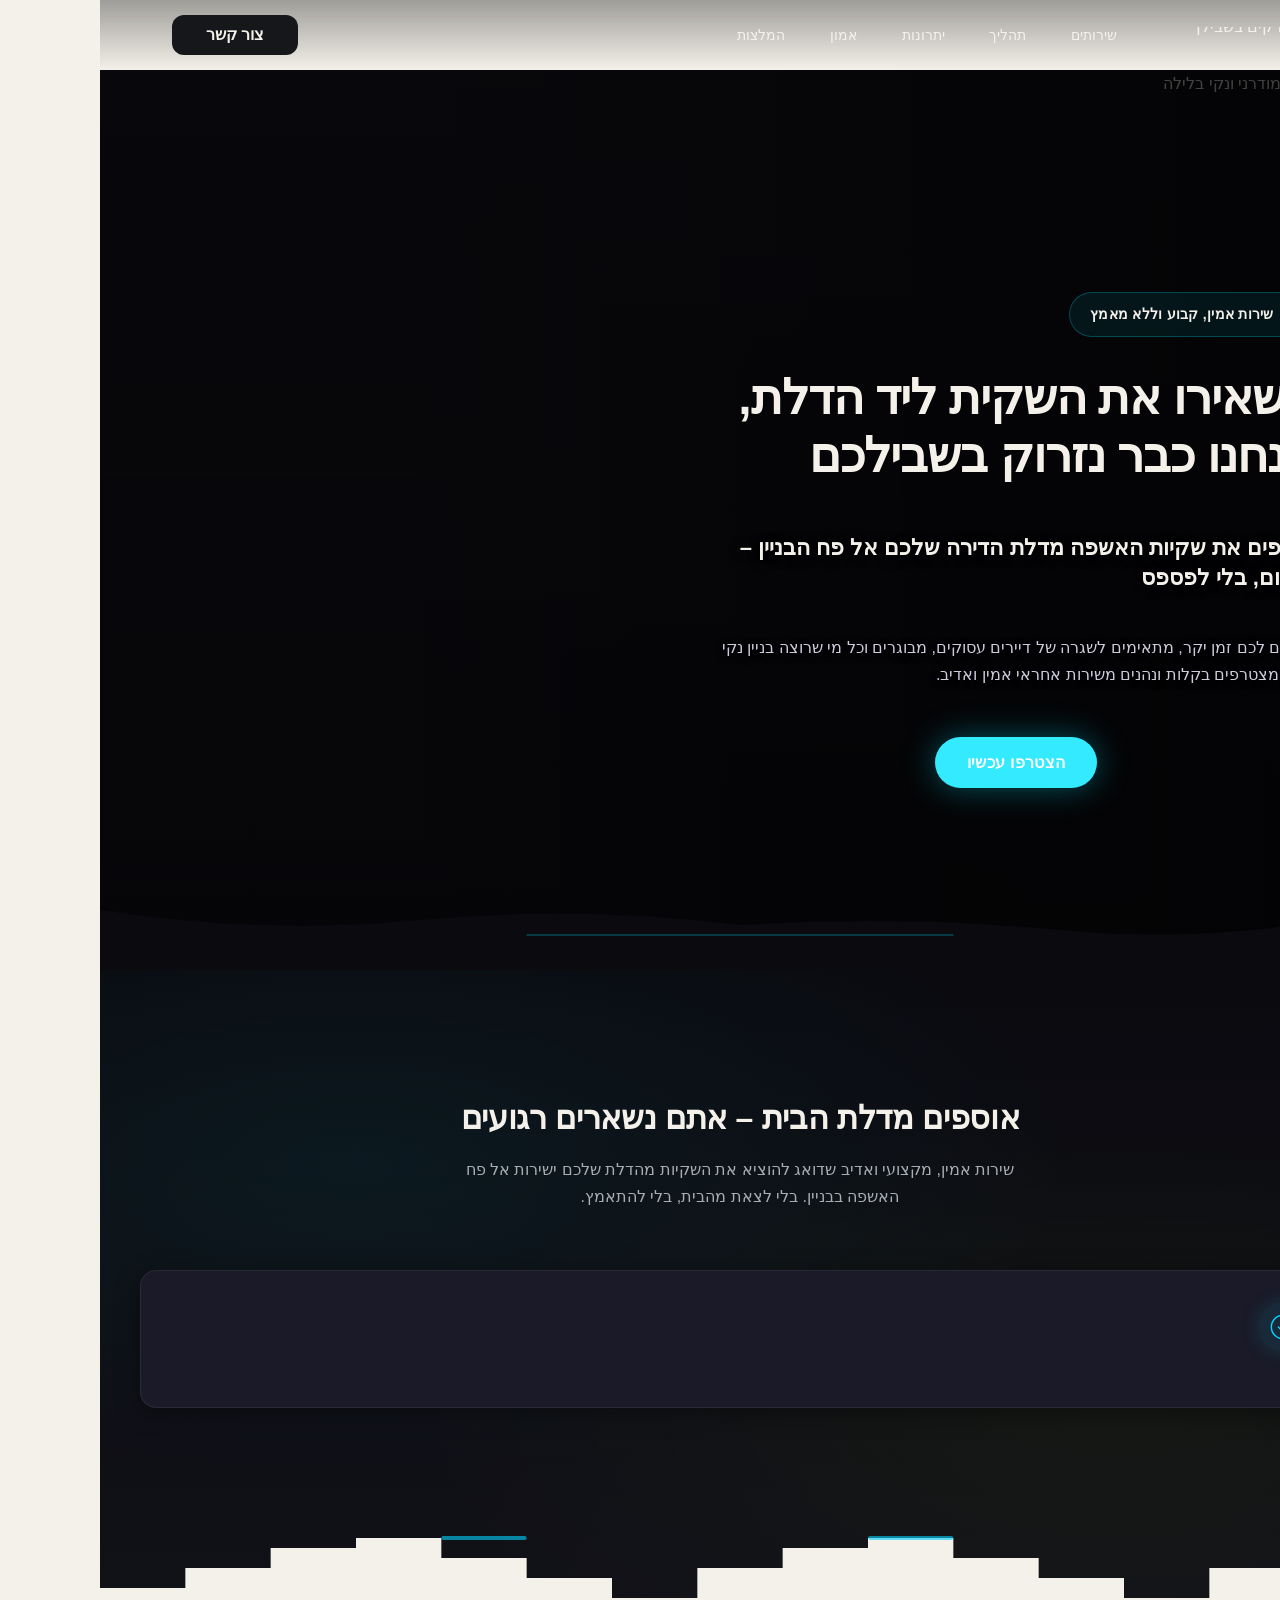
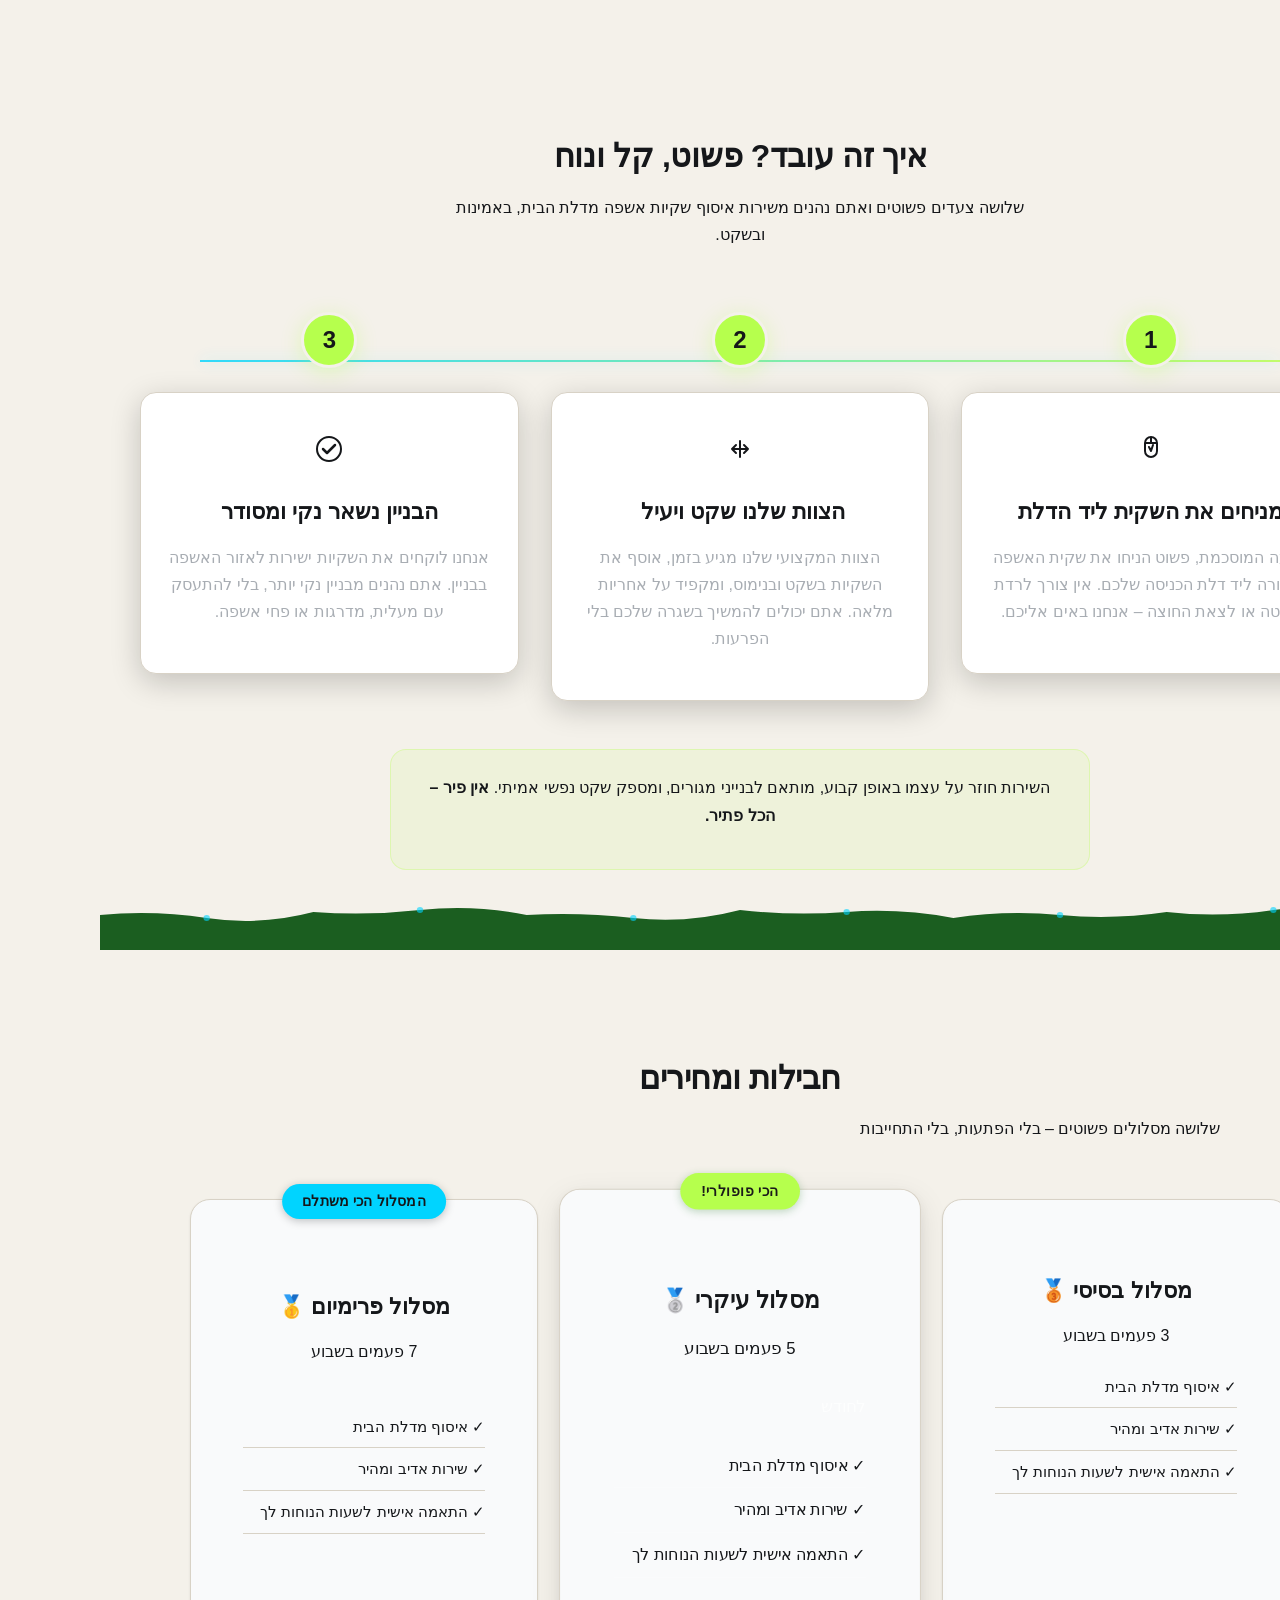
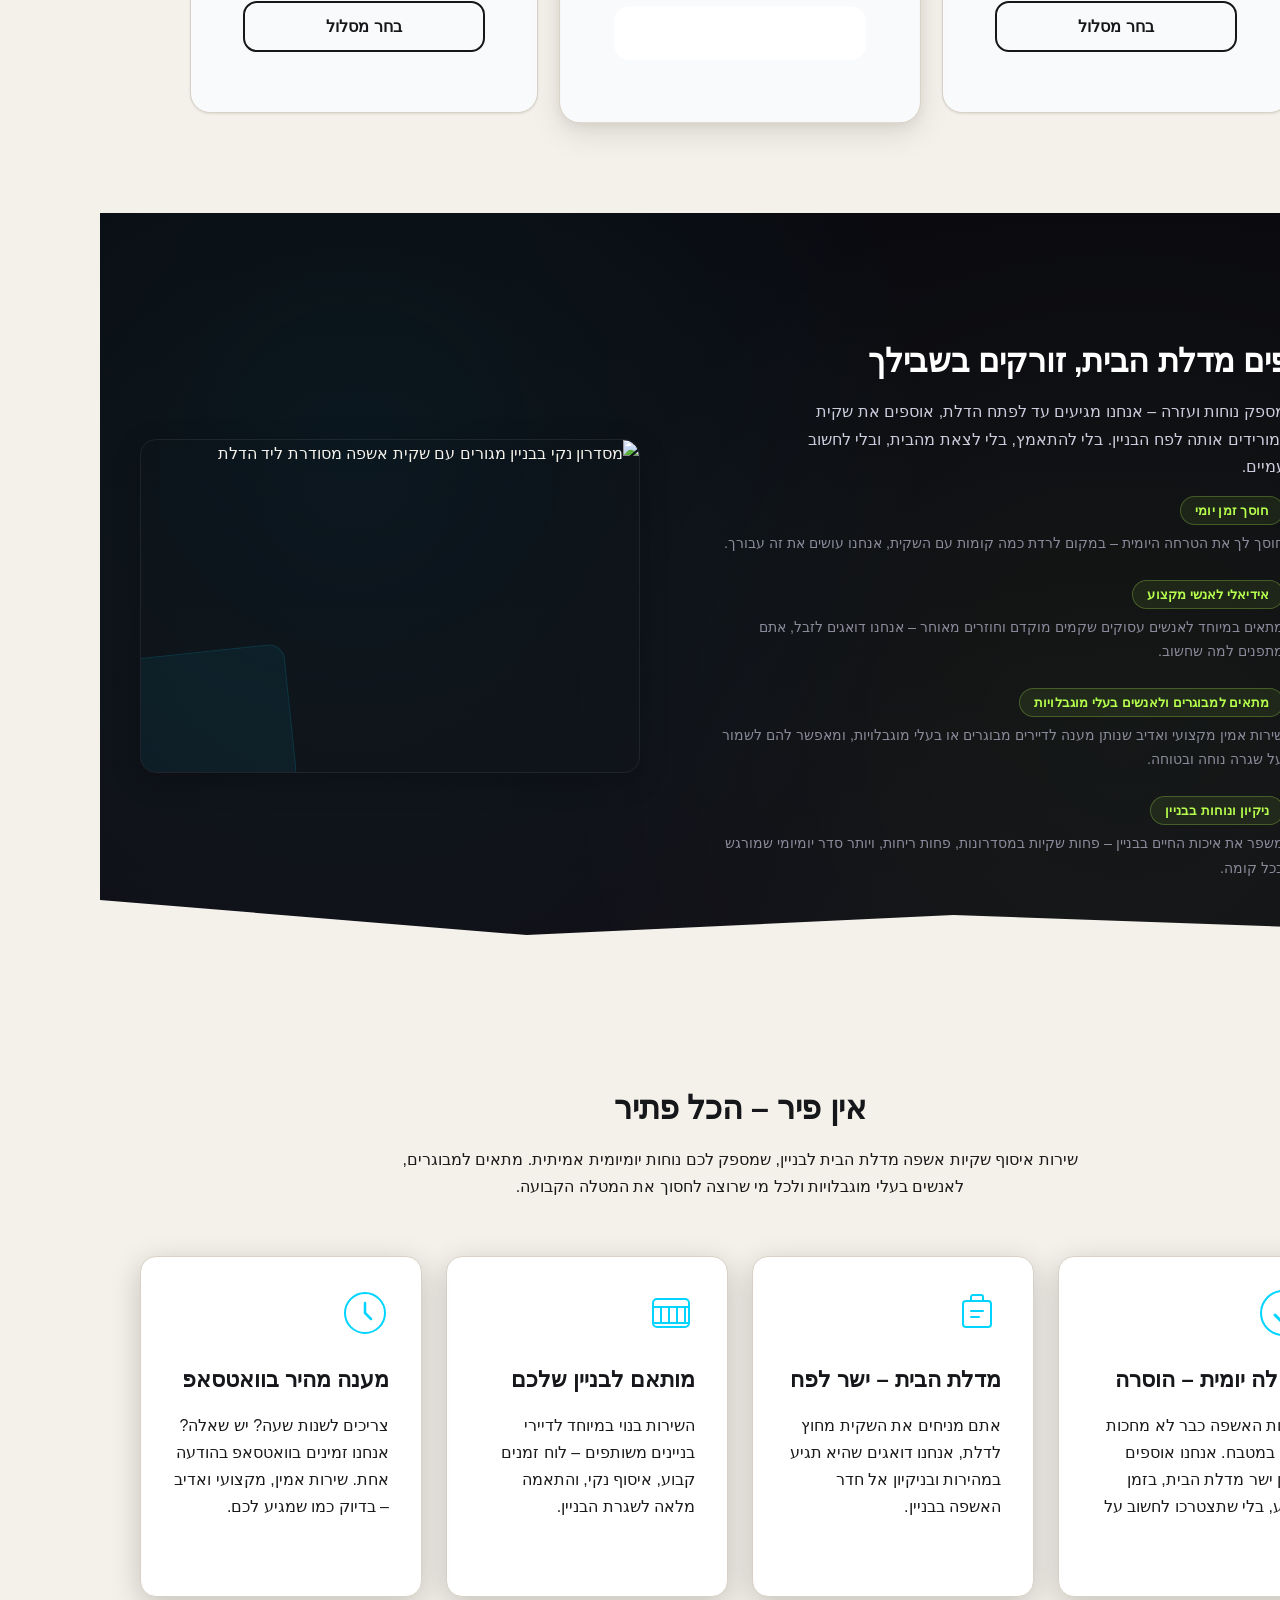
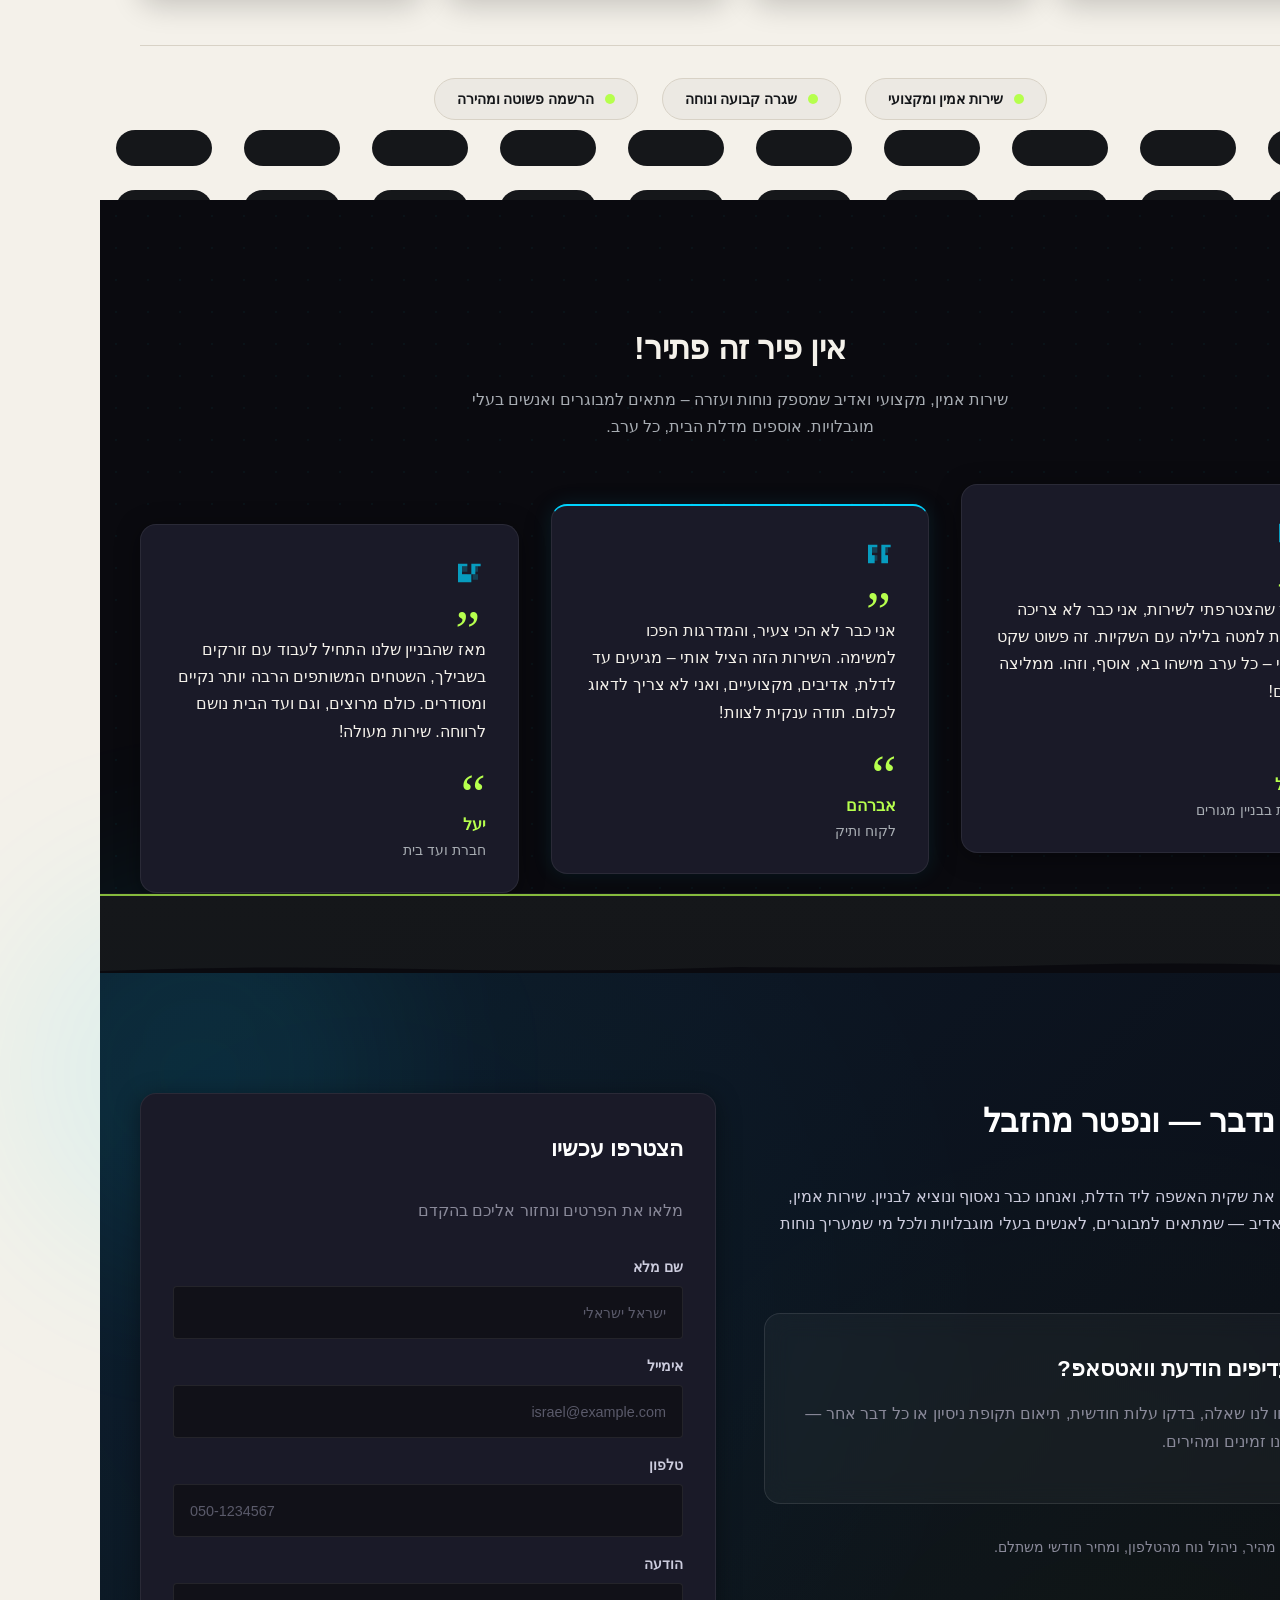
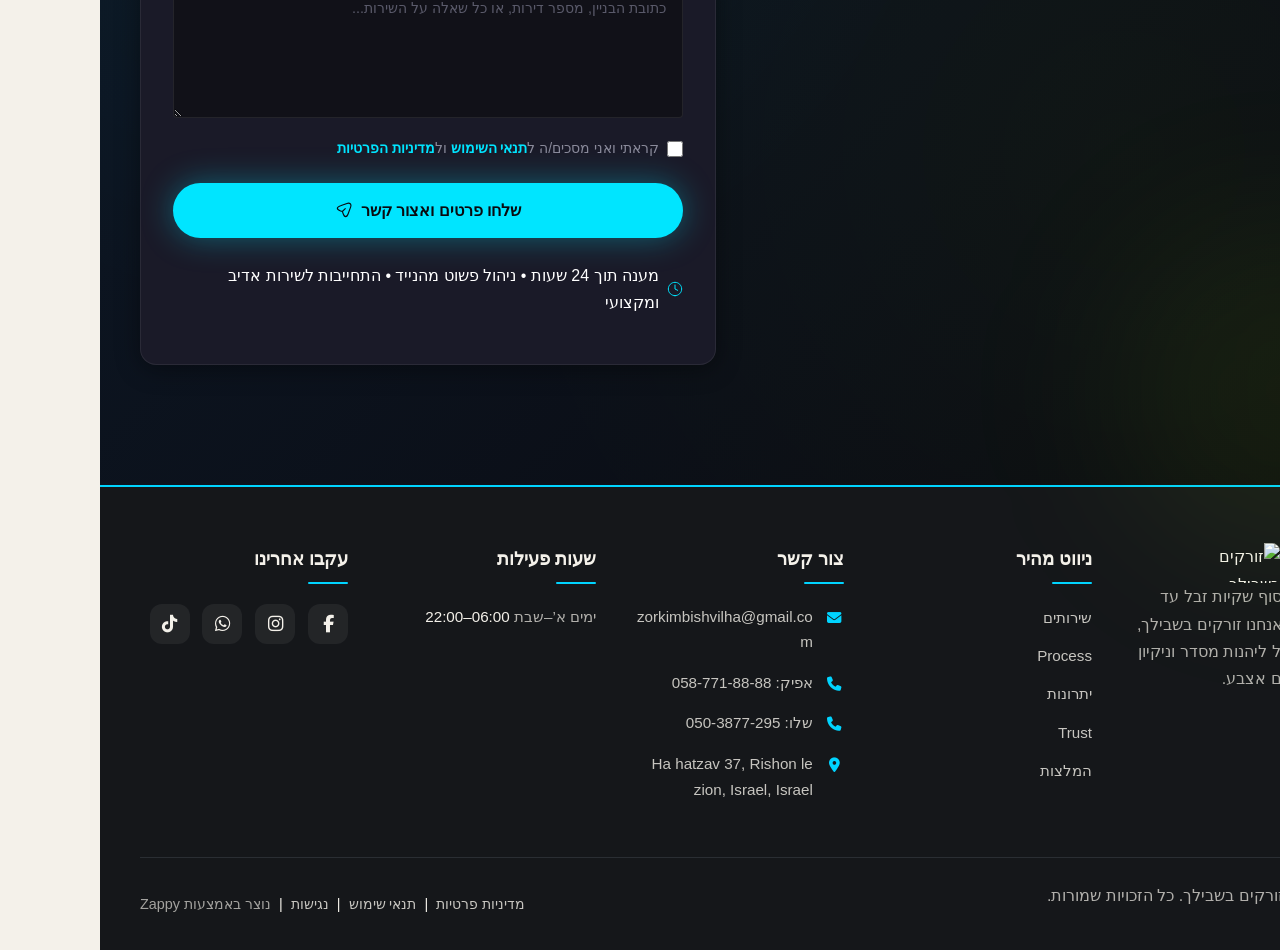
==== index.html @ 9d8ec735 "Incremental sync: 1 page(s) — delete_element" ====
<!DOCTYPE html>
<html lang="he" dir="rtl">
<head>
    <meta charset="UTF-8">
    <meta name="viewport" content="width=device-width, initial-scale=1.0">
    <meta name="robots" content="index, follow">
    <title>זורקים בשבילך – פינוי אשפה מקצועי, מהיר ואדיב</title>
    <meta name="description" content="שירות פינוי אשפה מקצועי לבתים, עסקים ובניינים. אוספים מדלת הבית – שירות אמין, מקצועי ואדיב. חבילות משתלמות מ-99₪ לחודש. הצטרפו עוד היום!">
    <meta name="keywords" content="אין פיר הכל פתיר, אוספים מדלת הבית, שירות איסוף זבל מהדלת, נוחות יומיומית, שירות אמין מקצועי ואדיב">
    
    <!-- Favicons -->
    <link rel="icon" type="image/x-icon" href="/assets/favicon.ico">
    <link rel="icon" type="image/png" sizes="16x16" href="/assets/favicon-16x16.png">
    <link rel="icon" type="image/png" sizes="32x32" href="/assets/favicon-32x32.png">
    <link rel="icon" type="image/png" sizes="48x48" href="/assets/favicon-48x48.png">
    <link rel="icon" type="image/png" sizes="192x192" href="/assets/favicon-192x192.png">
    <link rel="icon" type="image/png" sizes="512x512" href="/assets/favicon-512x512.png">
    <link rel="apple-touch-icon" href="/assets/apple-touch-icon.png">
    <!-- Zappy Analytics -->
<script>
(function() {
  'use strict';
  
  // Configuration
  var config = {
    websiteId: '57432423-b008-4875-9ba6-009c581505ef',
    apiUrl: 'https://api.zappy5.com/api/analytics/track',
    sessionDuration: 30 * 60 * 1000, // 30 minutes
    visitorDuration: 30 * 24 * 60 * 60 * 1000, // 30 days
    trackPageViews: true,
    trackClicks: true,
    trackFormSubmissions: true
  };
  
  // Generate or retrieve persistent visitor ID (30 days)
  function getVisitorId() {
    var visitorKey = 'zappy_visitor_' + config.websiteId;
    var visitor = null;
    
    try {
      visitor = localStorage.getItem(visitorKey);
      if (visitor) {
        var visitorData = JSON.parse(visitor);
        var now = Date.now();
        
        // Check if visitor ID is still valid (30 days)
        if (now - visitorData.created < config.visitorDuration) {
          // Update last seen timestamp
          visitorData.lastSeen = now;
          localStorage.setItem(visitorKey, JSON.stringify(visitorData));
          return visitorData.id;
        }
      }
    } catch (e) {
      console.warn('Zappy Analytics: LocalStorage not available');
    }
    
    // Generate new visitor ID
    var newVisitorId = 'zv_' + Date.now() + '_' + Math.random().toString(36).substr(2, 9);
    
    try {
      localStorage.setItem(visitorKey, JSON.stringify({
        id: newVisitorId,
        created: Date.now(),
        lastSeen: Date.now()
      }));
    } catch (e) {
      // Continue without local storage
    }
    
    return newVisitorId;
  }
  
  // Generate or retrieve session ID (30 minutes)
  function getSessionId() {
    var sessionKey = 'zappy_session_' + config.websiteId;
    var session = null;
    
    try {
      session = sessionStorage.getItem(sessionKey);
      if (session) {
        var sessionData = JSON.parse(session);
        var now = Date.now();
        
        // Check if session is still valid
        if (now - sessionData.timestamp < config.sessionDuration) {
          // Update timestamp
          sessionData.timestamp = now;
          sessionStorage.setItem(sessionKey, JSON.stringify(sessionData));
          return sessionData.id;
        }
      }
    } catch (e) {
      console.warn('Zappy Analytics: SessionStorage not available');
    }
    
    // Generate new session ID
    var newSessionId = 'zs_' + Date.now() + '_' + Math.random().toString(36).substr(2, 9);
    
    try {
      sessionStorage.setItem(sessionKey, JSON.stringify({
        id: newSessionId,
        timestamp: Date.now()
      }));
    } catch (e) {
      // Continue without session storage
    }
    
    return newSessionId;
  }
  
  var visitorId = getVisitorId();
  var sessionId = getSessionId();
  
  // Track an event
  function trackEvent(eventType, data) {
    data = data || {};
    
    var eventData = {
      website_id: config.websiteId,
      event_type: eventType,
      page_path: window.location.pathname,
      referrer: document.referrer || 'direct',
      visitor_id: visitorId,
      session_id: sessionId,
      metadata: data
    };
    
    // Use sendBeacon if available (better for page unload events)
    if (navigator.sendBeacon) {
      var blob = new Blob([JSON.stringify(eventData)], { type: 'application/json' });
      navigator.sendBeacon(config.apiUrl, blob);
    } else {
      // Fallback to fetch
      fetch(config.apiUrl, {
        method: 'POST',
        headers: {
          'Content-Type': 'application/json'
        },
        body: JSON.stringify(eventData),
        keepalive: true
      }).catch(function(error) {
        console.warn('Zappy Analytics: Failed to track event', error);
      });
    }
  }
  
  // Track page view
  if (config.trackPageViews) {
    trackEvent('pageview', {
      title: document.title,
      url: window.location.href
    });
  }
  
  // Track clicks on important elements
  if (config.trackClicks) {
    document.addEventListener('click', function(e) {
      var target = e.target;
      
      // Track button clicks (counted as actions)
      if (target.tagName === 'BUTTON' || target.closest('button')) {
        var button = target.tagName === 'BUTTON' ? target : target.closest('button');
        var clickMeta = {
          element: 'button',
          text: button.textContent.trim().substring(0, 100),
          id: button.id || null,
          class: button.className || null
        };
        
        trackEvent('click', clickMeta);
      }
      
      // Track link clicks (navigation - not counted as actions)
      else if (target.tagName === 'A' || target.closest('a')) {
        var link = target.tagName === 'A' ? target : target.closest('a');
        var navMeta = {
          element: 'link',
          text: link.textContent.trim().substring(0, 100),
          href: link.href,
          external: link.hostname !== window.location.hostname
        };
        
        trackEvent('navigation', navMeta);
      }
    }, true);
  }
  
  
  // Track form submissions
  if (config.trackFormSubmissions) {
    document.addEventListener('submit', function(e) {
      var form = e.target;
      
      trackEvent('form_submit', {
        form_id: form.id || null,
        form_name: form.name || null,
        form_action: form.action || null,
        form_method: form.method || 'GET'
      });
    }, true);
  }
  
  // Track time on page (send on page unload)
  var pageLoadTime = Date.now();
  
  window.addEventListener('beforeunload', function() {
    var timeOnPage = Math.floor((Date.now() - pageLoadTime) / 1000); // in seconds
    
    trackEvent('page_unload', {
      time_on_page: timeOnPage,
      page_path: window.location.pathname
    });
  });
  
  // Expose tracking function globally for custom events
  window.zappyAnalytics = {
    track: trackEvent,
    getVisitorId: function() { return visitorId; },
    getSessionId: function() { return sessionId; }
  };
  
})();
</script>
<!-- End Zappy Analytics -->
    <meta property="og:title" content="זורקים בשבילך – פינוי אשפה מקצועי, מהיר ואדיב">
    <meta property="og:description" content="שירות פינוי אשפה מקצועי לבתים, עסקים ובניינים. אוספים מדלת הבית – שירות אמין, מקצועי ואדיב. חבילות משתלמות מ-99₪ לחודש. הצטרפו עוד היום!">
    <meta name="twitter:card" content="summary_large_image">
    <meta name="twitter:title" content="זורקים בשבילך – פינוי אשפה מקצועי, מהיר ואדיב">
    <meta name="twitter:description" content="שירות פינוי אשפה מקצועי לבתים, עסקים ובניינים. אוספים מדלת הבית – שירות אמין, מקצועי ואדיב. חבילות משתלמות מ-99₪ לחודש. הצטרפו עוד היום!">
    <script type="application/ld+json">{"@context":"https://schema.org","@graph":[{"@type":"LocalBusiness","@id":"https://zorkim-bishvilecha.zappy5.app#organization","name":"זורקים בשבילך","url":"https://zorkim-bishvilecha.zappy5.app","description":"Zorkim Bishvilcha (We Throw for You) is a convenient home service that collects garbage bags directly from residents' apartment doors and takes them to the building's trash area. The service targets apartment building residents who want to save time and effort on a daily chore. The brand has a practical, friendly, and community-oriented identity, emphasizing ease, reliability, and door-to-door convenience.","address":{"@type":"PostalAddress","streetAddress":"Ha hatzav 37, Rishon le zion, Israel, Israel"},"contactPoint":[{"@type":"ContactPoint","contactType":"customer service","email":"zorkimbishvilha@gmail.com","telephone":"058-771-88-88"}]},{"@type":"WebSite","@id":"https://zorkim-bishvilecha.zappy5.app#website","url":"https://zorkim-bishvilecha.zappy5.app","name":"זורקים בשבילך","publisher":{"@id":"https://zorkim-bishvilecha.zappy5.app#organization"}},{"@type":"ContactPage","@id":"https://zorkim-bishvilecha.zappy5.app#contactpage","url":"https://zorkim-bishvilecha.zappy5.app","name":"זורקים בשבילך – פינוי אשפה מקצועי, מהיר ואדיב","mainEntity":{"@id":"https://zorkim-bishvilecha.zappy5.app#organization"},"potentialAction":{"@type":"CommunicateAction","target":{"@type":"EntryPoint","urlTemplate":"https://zorkim-bishvilecha.zappy5.app/api/email/contact-form","actionPlatform":["http/method=POST"],"contentType":"application/json"},"instrument":[{"@type":"PropertyValue","name":"name","propertyID":"text","valueRequired":true,"description":"ישראל ישראלי"},{"@type":"PropertyValue","name":"email","propertyID":"email","valueRequired":true,"description":"israel@example.com"},{"@type":"PropertyValue","name":"phone","propertyID":"tel","valueRequired":true,"description":"050-1234567"},{"@type":"PropertyValue","name":"message","propertyID":"textarea","valueRequired":true,"description":"כתובת הבניין, מספר דירות, או כל שאלה על השירות..."},{"@type":"PropertyValue","name":"privacy_consent","propertyID":"checkbox","valueRequired":true}]}}]}</script>
    
    <link rel="stylesheet" href="/styles.css">
    <script>window.ZAPPY_WEBSITE_ID = "57432423-b008-4875-9ba6-009c581505ef"; window.ZAPPY_API_BASE = "https://api.zappy5.com";</script>
    <link rel="preload" as="image" href="/assets/home-services-hero-upload-1783526937458-zabma6.webp?v=1783526940119" fetchpriority="high">

    <style id="zappy-dropdown-submenu-styles">
      /* ========== DESKTOP DROPDOWN SUBMENU STYLES ========== */
      /* Base styles for dropdown submenus - parent must be positioned */
      .nav-menu li:has(.sub-menu), nav li:has(.sub-menu), .navbar li:has(.sub-menu), #navMenu li:has(.sub-menu) { position: relative; }
      /* Submenu base - hidden by default */
      .nav-menu .sub-menu, nav .sub-menu, .navbar .sub-menu, #navMenu .sub-menu { display: block !important; position: absolute !important; top: 100%; left: 0; min-width: 220px; background: white; border-radius: 8px; box-shadow: 0 8px 25px rgba(0,0,0,0.15); padding: 8px 0; opacity: 0; visibility: hidden; transform: translateY(10px); transition: all 0.3s ease; z-index: 1000; list-style: none; pointer-events: none; }
      /* CRITICAL: Desktop hover styles to show dropdown */
      .nav-menu li:hover > .sub-menu, nav li:hover > .sub-menu, .navbar li:hover > .sub-menu, #navMenu li:hover > .sub-menu { opacity: 1 !important; visibility: visible !important; transform: translateY(0) !important; pointer-events: auto !important; }
      /* Submenu item styling */
      .sub-menu li { list-style: none; margin: 0; padding: 0; }
      .sub-menu a { display: block !important; padding: 10px 16px !important; color: var(--text-dark, #333) !important; font-weight: 500; text-decoration: none; white-space: nowrap; transition: background-color 0.2s; }
      .sub-menu .zappy-nav-child > a { padding-left: 28px !important; font-size: 0.9em !important; opacity: 0.85 !important; }
      [dir="rtl"] .sub-menu .zappy-nav-child > a, html[lang="he"] .sub-menu .zappy-nav-child > a, html[lang="ar"] .sub-menu .zappy-nav-child > a { padding-left: 10px !important; padding-right: 28px !important; }
      .sub-menu .zappy-nav-parent > a { font-weight: 600 !important; }
      .sub-menu a:hover { background-color: #f5f5f5; }
      /* RTL (Hebrew/Arabic) dropdown positioning */
      [dir="rtl"] .nav-menu .sub-menu, [dir="rtl"] nav .sub-menu, [dir="rtl"] .navbar .sub-menu, html[lang="he"] .nav-menu .sub-menu, html[lang="he"] nav .sub-menu, html[lang="he"] .navbar .sub-menu, html[lang="ar"] .nav-menu .sub-menu, html[lang="ar"] nav .sub-menu, html[lang="ar"] .navbar .sub-menu { left: auto !important; right: 0 !important; }
      /* Hide empty dropdown menus (exclude catalog sub-menus that use <a> children instead of <li>) */
      .sub-menu:empty, .sub-menu:not(:has(li:not(.zappy-hidden-menu-item))):not(:has(> a)), .sub-menu:not(:has(li)):not(:has(> a)) { display: none !important; opacity: 0 !important; visibility: hidden !important; pointer-events: none !important; }
      /* Desktop: show submenu on Menu Group hover */
      li:has(.menu-group-title):hover > .sub-menu { opacity: 1 !important; visibility: visible !important; transform: translateY(0) !important; pointer-events: auto !important; }
      /* Menu Group title styling */
      .nav-menu > li > .menu-group-title, #navMenu > li > .menu-group-title { display: inline-block; padding: 0.5rem 1rem; cursor: default; user-select: none; }
      
      /* ========== MOBILE SUBMENU STYLES ========== */
      @media (max-width: 768px) {
        .nav-menu .sub-menu, nav .sub-menu, .navbar .sub-menu, #navMenu .sub-menu { position: static !important; transform: none !important; box-shadow: none !important; background: transparent !important; max-height: 0; overflow: hidden; opacity: 0; visibility: hidden; transition: max-height 0.3s ease, opacity 0.3s ease; padding: 0 !important; border-radius: 0 !important; }
        .navbar .sub-menu.mobile-expanded, .nav-menu .sub-menu.mobile-expanded, #navMenu .sub-menu.mobile-expanded { max-height: none !important; overflow-y: visible !important; opacity: 1 !important; visibility: visible !important; padding: 8px 0 8px 16px !important; }
        [dir="rtl"] .sub-menu.mobile-expanded, html[lang="he"] .sub-menu.mobile-expanded { padding: 8px 16px 8px 0 !important; }
        /* Disable hover behavior on mobile */
        .nav-menu li:hover > .sub-menu, nav li:hover > .sub-menu, .navbar li:hover > .sub-menu, #navMenu li:hover > .sub-menu { opacity: 0; visibility: hidden; pointer-events: none; }
        .nav-menu li > .sub-menu.mobile-expanded, nav li > .sub-menu.mobile-expanded, .navbar li > .sub-menu.mobile-expanded, #navMenu li > .sub-menu.mobile-expanded { opacity: 1 !important; visibility: visible !important; pointer-events: auto !important; }
        .nav-menu li:has(.sub-menu), nav li:has(.sub-menu), .navbar li:has(.sub-menu), #navMenu li:has(.sub-menu) { display: flex !important; flex-wrap: wrap !important; align-items: center !important; position: relative !important; min-height: 44px !important; }
        .nav-menu li:has(.sub-menu) > a, nav li:has(.sub-menu) > a, .navbar li:has(.sub-menu) > a, #navMenu li:has(.sub-menu) > a { flex: 1 !important; min-width: 0 !important; }
        .nav-menu li:has(.sub-menu) > .menu-group-title, nav li:has(.sub-menu) > .menu-group-title, .navbar li:has(.sub-menu) > .menu-group-title, #navMenu li:has(.sub-menu) > .menu-group-title { flex: 1 !important; min-width: 0 !important; padding: 0 !important; line-height: inherit !important; }
        .nav-menu li:has(.sub-menu) > .sub-menu, nav li:has(.sub-menu) > .sub-menu, .navbar li:has(.sub-menu) > .sub-menu, #navMenu li:has(.sub-menu) > .sub-menu { flex-basis: 100% !important; width: 100% !important; }
        .nav-menu li:has(.sub-menu) > a [class*="chevron"], .nav-menu li:has(.sub-menu) > a [class*="arrow"], .nav-menu li:has(.sub-menu) > a .fa-chevron-down, .nav-menu li:has(.sub-menu) > a .fa-angle-down, nav li:has(.sub-menu) > a [class*="chevron"], nav li:has(.sub-menu) > a [class*="arrow"], #navMenu li:has(.sub-menu) > a [class*="chevron"], #navMenu li:has(.sub-menu) > a [class*="arrow"] { display: none !important; visibility: hidden !important; }
        .mobile-submenu-toggle { display: flex !important; align-items: center !important; justify-content: center !important; width: 44px !important; height: auto !important; background: transparent !important; border: none !important; cursor: pointer !important; color: var(--text-light) !important; position: static !important; flex-shrink: 0 !important; align-self: stretch !important; z-index: 2 !important; padding: 0 !important; margin: 0 !important; }
        .mobile-submenu-toggle::after { content: '' !important; width: 0 !important; height: 0 !important; border-left: 6px solid transparent !important; border-right: 6px solid transparent !important; border-top: 7px solid currentColor !important; transition: transform 0.3s ease !important; }
        .mobile-submenu-toggle.expanded::after { transform: rotate(180deg) !important; }
        .sub-menu a { padding: 10px 0 !important; display: block !important; color: var(--text-light) !important; white-space: normal !important; }
        .sub-menu .zappy-nav-child > a { padding-left: 28px !important; font-size: 0.9em !important; opacity: 0.85 !important; }
        [dir="rtl"] .sub-menu .zappy-nav-child > a, html[lang="he"] .sub-menu .zappy-nav-child > a, html[lang="ar"] .sub-menu .zappy-nav-child > a { padding-left: 0 !important; padding-right: 28px !important; }
        .sub-menu .zappy-nav-parent > a { font-weight: 600 !important; }
        .nav-menu.active, #navMenu.active { max-width: 100vw !important; overflow-x: hidden !important; box-sizing: border-box !important; }
        .navbar .sub-menu li a, nav.navbar .sub-menu li a, .zappy-products-dropdown .sub-menu a { color: var(--text-light) !important; }
      }
      @media (min-width: 769px) { .mobile-submenu-toggle { display: none !important; } }
    </style>

    <style id="zappy-widget-visibility">
      html[dir="rtl"] .whatsapp-float { right: 20px !important; left: auto !important; }
      html[dir="ltr"] .whatsapp-float, html:not([dir]) .whatsapp-float { left: 20px !important; right: auto !important; }
      html[dir="rtl"] #mic-access-tool-general-button, html[dir="rtl"] .mic-access-tool-general-button,
      html[dir="rtl"] #mic-init-access-tool .mic-access-tool-general-button,
      html[dir="rtl"] #mic-init-access-tool #mic-access-tool-general-button,
      html[dir="rtl"] ._access-icon { left: 20px !important; right: auto !important; }
      html[dir="ltr"] #mic-access-tool-general-button, html[dir="ltr"] .mic-access-tool-general-button,
      html[dir="ltr"] #mic-init-access-tool .mic-access-tool-general-button,
      html[dir="ltr"] #mic-init-access-tool #mic-access-tool-general-button,
      html[dir="ltr"] ._access-icon,
      html:not([dir]) #mic-access-tool-general-button, html:not([dir]) .mic-access-tool-general-button,
      html:not([dir]) #mic-init-access-tool .mic-access-tool-general-button,
      html:not([dir]) #mic-init-access-tool #mic-access-tool-general-button,
      html:not([dir]) ._access-icon { right: 20px !important; left: auto !important; }
      @media (max-width: 768px) { .whatsapp-float { display: flex !important; } }
      @media (min-width: 769px) { .whatsapp-float { display: flex !important; } }
      @media (max-width: 768px) {
        #mic-access-tool-general-button, .mic-access-tool-general-button,
        #mic-init-access-tool .mic-access-tool-general-button, #mic-init-access-tool #mic-access-tool-general-button,
        ._access-icon { display: flex !important; visibility: visible !important; opacity: 1 !important; pointer-events: auto !important; }
        #mic-access-tool-box.opened-mic-access-tool, .mic-access-tool-box.opened-mic-access-tool,
        #mic-init-access-tool #mic-access-tool-box.opened-mic-access-tool {
          visibility: visible !important; opacity: 1 !important; pointer-events: auto !important;
        }
      }
      @media (min-width: 769px) {
        #mic-access-tool-general-button, .mic-access-tool-general-button,
        #mic-init-access-tool .mic-access-tool-general-button, #mic-init-access-tool #mic-access-tool-general-button,
        ._access-icon { display: flex !important; visibility: visible !important; opacity: 1 !important; pointer-events: auto !important; }
        #mic-access-tool-box.opened-mic-access-tool, .mic-access-tool-box.opened-mic-access-tool,
        #mic-init-access-tool #mic-access-tool-box.opened-mic-access-tool {
          visibility: visible !important; opacity: 1 !important; pointer-events: auto !important;
        }
      }
    </style>
</head>
<body>
<meta charset="UTF-8">
  <meta name="viewport" content="width=device-width, initial-scale=1.0">
  <title>זורקים בשבילך – פינוי אשפה מקצועי, מהיר ואדיב</title>
  <meta name="description" content="שירות פינוי אשפה מקצועי לבתים, עסקים ובניינים. אוספים מדלת הבית – שירות אמין, מקצועי ואדיב. חבילות משתלמות מ-99₪ לחודש. הצטרפו עוד היום!">
  <meta name="keywords" content="אין פיר הכל פתיר, אוספים מדלת הבית, שירות איסוף זבל מהדלת, נוחות יומיומית, שירות אמין מקצועי ואדיב">
  <meta name="robots" content="index, follow">
  
  <meta property="og:title" content="אין פיר הכל פתיר — אוספים לכם את הזבל מהדלת — זורקים בשבילך">
  <meta property="og:description" content="שירות איסוף שקיות זבל ישירות מדלת הדירה שלכם. אין פיר הכל פתיר — אנחנו אוספים מדלת הבית בזמן ובנוחות מקסימלית. שירות אמין, מקצועי ואדיב שמתאים למבוגרים ואנשים בעלי מוגבלויות. מצטרפים עוד היום ומרגישים את ההקלה!">
  <meta property="og:type" content="website">
  <meta property="og:locale" content="he_IL">
  
  <meta name="twitter:card" content="summary_large_image">
  <meta name="twitter:title" content="אין פיר הכל פתיר — אוספים לכם את הזבל מהדלת — זורקים בשבילך">
  <meta name="twitter:description" content="שירות איסוף שקיות זבל ישירות מדלת הדירה שלכם. אין פיר הכל פתיר — אנחנו אוספים מדלת הבית בזמן ובנוחות מקסימלית. שירות אמין, מקצועי ואדיב שמתאים למבוגרים ואנשים בעלי מוגבלויות. מצטרפים עוד היום ומרגישים את ההקלה!">
  <link rel="stylesheet" href="/styles.css">
  <link rel="stylesheet" href="https://cdnjs.cloudflare.com/ajax/libs/font-awesome/6.4.0/css/all.min.css">
  <style>
    .skip-link { position: absolute; top: 0; left: 0; transform: translateY(-200%); padding: 12px 18px; background: var(--bg-dark, #1a1a1a); color: var(--text-light, #fff); font-weight: 600; border-radius: 0 0 8px 0; z-index: 10000; }
    .skip-link:focus { transform: none; outline: 2px solid var(--ring, #fff); outline-offset: 2px; }
    :focus-visible { outline: 2px solid var(--ring, currentColor); outline-offset: 3px; }
  </style>


  
    <!-- Favicons -->
    <link rel="icon" type="image/x-icon" href="/assets/favicon.ico">
    <link rel="icon" type="image/png" sizes="16x16" href="/assets/favicon-16x16.png">
    <link rel="icon" type="image/png" sizes="32x32" href="/assets/favicon-32x32.png">
    <link rel="icon" type="image/png" sizes="48x48" href="/assets/favicon-48x48.png">
    <link rel="icon" type="image/png" sizes="192x192" href="/assets/favicon-192x192.png">
    <link rel="icon" type="image/png" sizes="512x512" href="/assets/favicon-512x512.png">
    <link rel="apple-touch-icon" href="/assets/apple-touch-icon.png">
    <!-- Cookie Consent -->
    <link rel="stylesheet" href="https://cdn.jsdelivr.net/npm/vanilla-cookieconsent@3/dist/cookieconsent.css">
    <script src="https://cdn.jsdelivr.net/npm/vanilla-cookieconsent@3/dist/cookieconsent.umd.js"></script>
    <!-- Mickidum Accessibility Toolbar -->
    <script src="https://cdn.jsdelivr.net/gh/mickidum/acc_toolbar/acctoolbar/acctoolbar.min.js"></script>
<a class="skip-link" href="#main">דלג לתוכן הראשי</a>
  <nav class="navbar" dir="rtl">
  <button class="mobile-toggle" id="mobileToggle" aria-label="Menu">
    <svg class="hamburger-icon" width="24" height="24" viewBox="0 0 24 24" fill="none">
      <path d="M3 12h18M3 6h18M3 18h18" stroke="currentColor" stroke-width="2" stroke-linecap="round"></path>
    </svg>
    <svg class="close-icon" width="24" height="24" viewBox="0 0 24 24" fill="none" style="display: none;">
      <path d="M18 6L6 18M6 6l12 12" stroke="currentColor" stroke-width="2" stroke-linecap="round"></path>
    </svg>
  </button>
  
  <button class="phone-header-btn" data-phone="0587718888" aria-label="Call">
    <svg width="20" height="20" viewBox="0 0 24 24" fill="currentColor">
      <path d="M22 16.92v3a2 2 0 0 1-2.18 2 19.79 19.79 0 0 1-8.63-3.07 19.5 19.5 0 0 1-6-6 19.79 19.79 0 0 1-3.07-8.67A2 2 0 0 1 4.11 2h3a2 2 0 0 1 2 1.72 12.84 12.84 0 0 0 .7 2.81 2 2 0 0 1-.45 2.11L8.09 9.91a16 16 0 0 0 6 6l1.27-1.27a2 2 0 0 1 2.11-.45 12.84 12.84 0 0 0 2.81.7A2 2 0 0 1 22 16.92z"></path>
    </svg>
  </button>

  <div class="nav-container">
    <div class="nav-right-group"><div class="nav-brand">
      <a href="/" class="logo-link"><img class="logo" src="/assets/home-services-logo-1783528113544-kvtlky.webp?v=1783528114093-5hwcz5" alt="זורקים בשבילך"></a>
    </div><ul class="nav-menu" id="navMenu"><li><a href="#services">שירותים</a></li><li><a href="#process">תהליך</a></li><li><a href="#benefits">יתרונות</a></li><li><a href="#trust">אמון</a></li><li><a href="#testimonials">המלצות</a></li><li class="mobile-contact-link nav-cta-mobile-item"><a href="#contact" class="nav-cta-btn">צור קשר</a></li></ul></div>
    
    
    
    <div class="nav-cta-container">
      <a href="#contact" class="nav-cta-btn">צור קשר</a>
    </div>
  </div>
</nav>
<script>

// Navbar Mobile Menu Toggle and Contrast Fix
(function() {
  // Use 'load' event instead of 'DOMContentLoaded' to ensure we run AFTER all other scripts
  window.addEventListener('load', function() {
    
    // FIX MOBILE BUTTON CONTRAST
    // Detect navbar background color and apply contrasting color to mobile buttons
    const navbar = document.querySelector('.navbar, nav, header');
    if (!navbar) {
      console.log('[Navbar] Navbar element not found');
      return;
    }
    
    // DECLARE VARIABLES EARLY to avoid Temporal Dead Zone errors
    // These are used in multiple places below
    let mobileToggle = document.getElementById('mobileToggle') ||
                       document.querySelector('.mobile-toggle') ||
                       document.querySelector('.hamburger') ||
                       document.querySelector('.hamburger-menu') ||
                       document.querySelector('.menu-toggle') ||
                       document.querySelector('.burger-menu') ||
                       document.querySelector('[aria-label="Menu"]') ||
                       document.querySelector('[aria-label="תפריט"]');
    
    const phoneBtn = document.querySelector('.phone-header-btn');
    
    const computedStyle = window.getComputedStyle(navbar);
    let bgColor = computedStyle.backgroundColor;
    
    console.log('[Navbar] Initial navbar background:', bgColor);
    
    // Check if background is transparent or rgba with 0 alpha
    const isTransparent = bgColor === 'transparent' || 
                         bgColor === 'rgba(0, 0, 0, 0)' ||
                         (bgColor.startsWith('rgba') && bgColor.includes(', 0)'));
    
    if (isTransparent) {
      // Check for background-image or gradient
      const bgImage = computedStyle.backgroundImage;
      if (bgImage && bgImage !== 'none') {
        console.log('[Navbar] Navbar has background image/gradient, using dark text');
        bgColor = 'rgb(240, 240, 240)'; // Assume light background
      } else {
        // Transparent navbar - check body background
        const bodyBg = window.getComputedStyle(document.body).backgroundColor;
        console.log('[Navbar] Navbar transparent, using body background:', bodyBg);
        bgColor = bodyBg;
      }
    }
    
    // Calculate luminance to determine if background is light or dark
    const rgb = bgColor.match(/\d+/g);
    if (rgb && rgb.length >= 3) {
      const r = parseInt(rgb[0]);
      const g = parseInt(rgb[1]);
      const b = parseInt(rgb[2]);
      const luminance = (0.299 * r + 0.587 * g + 0.114 * b) / 255;
      
      // Mobile button colors are set by Claude's AI-generated CSS (same as .nav-menu a)
      // No dynamic color overrides needed - colors come from the generated navbar CSS
      console.log('[Navbar] Mobile button colors preserved from Claude CSS (luminance:', luminance.toFixed(2) + ')');
      
      // FIX ICON SIZES - Ensure SVGs are properly sized and visible
      // INJECT CRITICAL CSS TO OVERRIDE ANY CONFLICTING RULES
      const criticalCSS = document.createElement('style');
      criticalCSS.id = 'zappy-mobile-nav-fix';
      const htmlLang = document.documentElement.lang || 'en';
      const htmlDir = document.documentElement.dir || 'ltr';
      // Check both dir attribute AND lang for RTL detection
      // dir="rtl" is the most reliable indicator
      const isRTL = htmlDir === 'rtl' || htmlLang === 'he' || htmlLang === 'ar';
      
      criticalCSS.textContent = `
        /* Hide mobile buttons on desktop, show only on mobile */
        @media (min-width: 769px) {
          .mobile-toggle,
          .phone-header-btn {
            display: none !important;
          }
        }
        
        /* Show and position mobile buttons correctly on mobile */
        @media (max-width: 768px) {
          .navbar,
          nav.navbar {
            min-height: 70px !important;
          }

          .mobile-toggle,
          .phone-header-btn {
            position: absolute !important;
            top: 0 !important;
            bottom: 0 !important;
            margin-top: auto !important;
            margin-bottom: auto !important;
            transform: none !important;
            z-index: 1001 !important;
            display: flex !important;
            align-items: center !important;
            justify-content: center !important;
            width: 36px !important;
            height: 36px !important;
            border-radius: 50% !important;
            border: none !important;
            cursor: pointer !important;
            padding: 6px !important;
            background: none !important;
            color: var(--nav-text, var(--text-light)) !important;
            touch-action: manipulation !important;
            -webkit-tap-highlight-color: transparent !important;
          }

          html[data-zappy-site-type="ecommerce"] .phone-header-btn,
          body[data-zappy-site-type="ecommerce"] .phone-header-btn,
          html[data-zappy-site-type="ecommerce"] header .phone-header-btn,
          html[data-zappy-site-type="ecommerce"] nav .phone-header-btn {
            display: none !important;
            visibility: hidden !important;
            width: 0 !important;
            height: 0 !important;
            min-width: 0 !important;
            overflow: hidden !important;
          }
          
          /* LTR positioning (default): hamburger LEFT, phone RIGHT */
          html:not([dir="rtl"]):not([lang="he"]):not([lang="ar"]) .mobile-toggle,
          html[dir="ltr"] .mobile-toggle {
            left: 12px !important;
            right: auto !important;
          }
          html:not([dir="rtl"]):not([lang="he"]):not([lang="ar"]) .phone-header-btn,
          html[dir="ltr"] .phone-header-btn {
            right: 12px !important;
            left: auto !important;
          }
          
          /* RTL positioning: hamburger RIGHT, phone LEFT */
          html[dir="rtl"] .mobile-toggle,
          html[lang="he"] .mobile-toggle,
          html[lang="ar"] .mobile-toggle {
            right: 12px !important;
            left: auto !important;
          }
          html[dir="rtl"] .phone-header-btn,
          html[lang="he"] .phone-header-btn,
          html[lang="ar"] .phone-header-btn {
            left: 12px !important;
            right: auto !important;
          }
          
          /* CRITICAL: Ensure nav-container has min-height on mobile */
          /* All children are positioned absolutely/fixed on mobile, so height:auto collapses to 0 */
          .nav-container {
            min-height: 70px !important;
            position: relative !important;
          }
          
          /* Ensure SVG icons are properly sized and inherit color */
          .mobile-toggle svg,
          .phone-header-btn svg {
            width: 24px !important;
            height: 24px !important;
            /* Don't force display - let JavaScript control hamburger/close toggle */
          }
          
          /* Reset nav-cta-container on mobile - remove desktop box-shadow/padding */
          /* that creates a visible ghost box when CTA button is hidden */
          .nav-cta-container {
            box-shadow: none !important;
            padding: 0 !important;
          }
          
          /* Hide nav-cta-container entirely on mobile when there's no lang-switcher */
          /* (only the CTA button is inside, and it's hidden on mobile) */
          .nav-cta-container:not(:has(.lang-switcher)) {
            display: none !important;
          }
          
          /* CRITICAL: Prevent hero image fade gradient from bleeding over headline text */
          /* The .image-fade-gradient has bottom: -30px (extends below parent) */
          /* On mobile stacked layout, this overlaps the h1 text below the image */
          .hero-image-column {
            overflow: hidden !important;
          }
          .image-fade-gradient {
            bottom: 0 !important;
          }
          
          /* Hide desktop language switcher on mobile - hamburger menu handles it */
          /* High specificity to override stored CSS */
          .lang-switcher,
          .nav-cta-container .lang-switcher,
          .nav-container .lang-switcher,
          .navbar .lang-switcher,
          .navbar .nav-cta-container .lang-switcher {
            display: none !important;
          }
        }
      `;
      
      // Remove existing fix if present and inject new one
      const existing = document.getElementById('zappy-mobile-nav-fix');
      if (existing) existing.remove();
      document.head.appendChild(criticalCSS);
      
      console.log('[Navbar] Critical CSS injected for mobile nav positioning');
      
      // ONLY apply inline positioning styles on mobile viewport
      // On desktop, the CSS handles hiding these buttons with display: none
      // Inline styles were breaking desktop layout by overriding CSS
      const isMobileViewport = window.innerWidth <= 768;
      
      if (mobileToggle) {
        // Icon sizing applies to all viewports for consistency
        const hamburgerIcon = mobileToggle.querySelector('.hamburger-icon');
        const closeIcon = mobileToggle.querySelector('.close-icon');
        
        if (hamburgerIcon) {
          hamburgerIcon.style.setProperty('width', '24px', 'important');
          hamburgerIcon.style.setProperty('height', '24px', 'important');
          hamburgerIcon.style.setProperty('display', 'block', 'important'); // Show hamburger by default
        }
        if (closeIcon) {
          closeIcon.style.setProperty('width', '24px', 'important');
          closeIcon.style.setProperty('height', '24px', 'important');
          closeIcon.style.setProperty('display', 'none', 'important'); // Hide close icon by default
        }
        
        // ONLY set positioning inline styles on mobile
        if (isMobileViewport) {
          mobileToggle.style.setProperty('position', 'absolute', 'important');
          mobileToggle.style.setProperty('top', '0', 'important');
          mobileToggle.style.setProperty('bottom', '0', 'important');
          mobileToggle.style.setProperty('margin-top', 'auto', 'important');
          mobileToggle.style.setProperty('margin-bottom', 'auto', 'important');
          mobileToggle.style.setProperty('transform', 'none', 'important');
          mobileToggle.style.setProperty('z-index', '1001', 'important');
          
          // Clear any inline left/right so CSS can take over based on html[dir]
          mobileToggle.style.removeProperty('left');
          mobileToggle.style.removeProperty('right');
          
          console.log('[Navbar] Mobile toggle positioning applied (mobile viewport)');
        } else {
          // On desktop, clear any positioning styles to let CSS handle it
          mobileToggle.style.removeProperty('position');
          mobileToggle.style.removeProperty('top');
          mobileToggle.style.removeProperty('transform');
          mobileToggle.style.removeProperty('z-index');
          mobileToggle.style.removeProperty('left');
          mobileToggle.style.removeProperty('right');
          console.log('[Navbar] Desktop viewport - cleared mobile toggle inline positioning');
        }
      }
      
      if (phoneBtn) {
        // Icon sizing applies to all viewports
        const phoneIcon = phoneBtn.querySelector('svg');
        if (phoneIcon) {
          phoneIcon.style.width = '24px';
          phoneIcon.style.height = '24px';
          phoneIcon.setAttribute('width', '24');
          phoneIcon.setAttribute('height', '24');
        }
        
        // ONLY set positioning inline styles on mobile
        if (isMobileViewport) {
          phoneBtn.style.setProperty('position', 'absolute', 'important');
          phoneBtn.style.setProperty('top', '0', 'important');
          phoneBtn.style.setProperty('bottom', '0', 'important');
          phoneBtn.style.setProperty('margin-top', 'auto', 'important');
          phoneBtn.style.setProperty('margin-bottom', 'auto', 'important');
          phoneBtn.style.setProperty('transform', 'none', 'important');
          phoneBtn.style.setProperty('z-index', '1001', 'important');
          
          // Clear any inline left/right so CSS can take over based on html[dir]
          phoneBtn.style.removeProperty('left');
          phoneBtn.style.removeProperty('right');
          
          console.log('[Navbar] Phone button positioning applied (mobile viewport)');
        } else {
          // On desktop, clear any positioning styles to let CSS handle it
          phoneBtn.style.removeProperty('position');
          phoneBtn.style.removeProperty('top');
          phoneBtn.style.removeProperty('transform');
          phoneBtn.style.removeProperty('z-index');
          phoneBtn.style.removeProperty('left');
          phoneBtn.style.removeProperty('right');
          console.log('[Navbar] Desktop viewport - cleared phone button inline positioning');
        }
      }
    } else {
      console.log('[Navbar] Could not parse background color:', bgColor);
    }
    
    // MOBILE MENU TOGGLE
    // Re-query in case DOM changed (mobileToggle already declared at top of function)
    mobileToggle = document.getElementById('mobileToggle') ||
                   document.querySelector('.mobile-toggle') ||
                   document.querySelector('.hamburger') ||
                   document.querySelector('.hamburger-menu') ||
                   document.querySelector('.menu-toggle') ||
                   document.querySelector('.burger-menu') ||
                   document.querySelector('[aria-label="Menu"]') ||
                   document.querySelector('[aria-label="תפריט"]');
    
    // EXPANDED SEARCH: Find nav menu by ID or class
    const navMenu = document.getElementById('navMenu') ||
                  document.querySelector('.nav-menu') ||
                  document.querySelector('.nav-links') ||
                  document.querySelector('nav ul:not(.submenu)');
    
    if (!mobileToggle || !navMenu) {
      console.log('[Navbar] Mobile toggle or menu not found:', { toggle: !!mobileToggle, menu: !!navMenu });
      return;
    }
    
    // Ensure navMenu has ID for CSS targeting
    if (!navMenu.id) {
      navMenu.id = 'navMenu';
    }
    
    console.log('[Navbar] Initializing mobile menu...');
    
    // Remove any existing event listeners by cloning the button
    const newToggle = mobileToggle.cloneNode(true);
    mobileToggle.parentNode.replaceChild(newToggle, mobileToggle);
    
    // Toggle menu handler (shared by click and touchend)
    function handleToggle(e) {
      e.preventDefault();
      e.stopPropagation();
      
      const hamburgerIcon = newToggle.querySelector('.hamburger-icon');
      const closeIcon = newToggle.querySelector('.close-icon');
      const isActive = navMenu.classList.contains('active');
      
      if (isActive) {
        // Close menu
        navMenu.classList.remove('active');
        if (hamburgerIcon) hamburgerIcon.style.setProperty('display', 'block', 'important');
        if (closeIcon) closeIcon.style.setProperty('display', 'none', 'important');
        document.body.style.overflow = '';
        document.body.classList.remove('menu-open');
        console.log('[Navbar] Menu closed');
      } else {
        // Open menu
        navMenu.classList.add('active');
        if (hamburgerIcon) hamburgerIcon.style.setProperty('display', 'none', 'important');
        if (closeIcon) closeIcon.style.setProperty('display', 'block', 'important');
        document.body.style.overflow = 'hidden';
        document.body.classList.add('menu-open');
        console.log('[Navbar] Menu opened');
      }
    }
    
    // Use click for desktop/emulation and touchend as iOS Safari fallback.
    // Prevent double-fire with a timestamp guard.
    var lastToggleTime = 0;
    function guardedToggle(e) {
      var now = Date.now();
      if (now - lastToggleTime < 300) return;
      lastToggleTime = now;
      handleToggle(e);
    }
    
    newToggle.addEventListener('click', guardedToggle);
    newToggle.addEventListener('touchend', guardedToggle);

    // Close the full-screen overlay menu on Escape
    document.addEventListener('keydown', function(e) {
      if ((e.key === 'Escape' || e.key === 'Esc') && navMenu.classList.contains('active')) {
        const hamburgerIcon = newToggle.querySelector('.hamburger-icon');
        const closeIcon = newToggle.querySelector('.close-icon');
        navMenu.classList.remove('active');
        if (hamburgerIcon) hamburgerIcon.style.setProperty('display', 'block', 'important');
        if (closeIcon) closeIcon.style.setProperty('display', 'none', 'important');
        document.body.style.overflow = '';
        document.body.classList.remove('menu-open');
        console.log('[Navbar] Menu closed (Escape)');
      }
    });
    
    // Close menu when clicking nav links (but NOT dropdown toggles)
    const navLinks = navMenu.querySelectorAll('a');
    navLinks.forEach(function(link) {
      link.addEventListener('click', function() {
        // Don't close if it's a dropdown child (unless it's a real navigation link)
        if (this.getAttribute('href') === '#') return;
        
        const hamburgerIcon = newToggle.querySelector('.hamburger-icon');
        const closeIcon = newToggle.querySelector('.close-icon');
        
        navMenu.classList.remove('active');
        if (hamburgerIcon) hamburgerIcon.style.setProperty('display', 'block', 'important');
        if (closeIcon) closeIcon.style.setProperty('display', 'none', 'important');
        document.body.style.overflow = '';
        document.body.classList.remove('menu-open');
        console.log('[Navbar] Menu closed (link clicked)');
      });
    });
    
    // DROPDOWN MENU TOGGLE (for mobile and touch devices)
    var dropdownToggles = navMenu.querySelectorAll('.dropdown-toggle');
    dropdownToggles.forEach(function(toggle) {
      toggle.addEventListener('click', function(e) {
        e.preventDefault();
        e.stopPropagation();
        var parent = this.closest('.nav-dropdown');
        if (!parent) return;
        
        // Close other open dropdowns at the same level
        var siblings = parent.parentNode.querySelectorAll('.nav-dropdown.open');
        siblings.forEach(function(sib) {
          if (sib !== parent) sib.classList.remove('open');
        });
        
        parent.classList.toggle('open');
        console.log('[Navbar] Dropdown toggled:', parent.classList.contains('open') ? 'open' : 'closed');
      });
    });
    
    // Close dropdowns when clicking outside
    document.addEventListener('click', function(e) {
      if (!e.target.closest('.nav-dropdown')) {
        var openDropdowns = document.querySelectorAll('.nav-dropdown.open');
        openDropdowns.forEach(function(dd) { dd.classList.remove('open'); });
      }
    });
    
    console.log('[Navbar] Dropdown handlers initialized for ' + dropdownToggles.length + ' dropdowns');
    
    // Phone button functionality (phoneBtn already declared at top of function)
    if (phoneBtn) {
      phoneBtn.addEventListener('click', function() {
        // Get phone number from placeholder in page or use default
        const phoneLinks = document.querySelectorAll('a[href^="tel:"]');
        const phoneNumber = phoneLinks.length > 0 
          ? phoneLinks[0].getAttribute('href').replace('tel:', '')
          : '0587718888';
        
        window.location.href = 'tel:' + phoneNumber;
        console.log('[Navbar] Phone button clicked');
      });
    }
    
    console.log('[Navbar] Mobile menu initialized successfully');
    
    // WhatsApp button visibility is now controlled via CSS (siteSettings).
    // No JS-based desktop hiding — the button is visible on both mobile and desktop by default.
  });
})();

</script>
  
  <main id="main">
    <section data-band-index="0" id="hero" class="index-hero-section" data-layout-spec="בית-hero" data-hero-type="fullscreen-scrim">
  <!-- Background Image -->
  <div data-zappy-zoom-wrapper="true" data-element-id="img-1783525995889-4rbml3uwg" data-element-type="image" data-zappy-zoom-wrapper-width-mode="full" style="position: absolute !important; top: 0px !important; left: 0px !important; width: 100% !important; height: 100% !important; max-width: none !important; margin-left: 0px !important; margin-right: 0px !important; z-index: 1 !important; overflow: hidden !important;" data-zappy-zoom-clip="true" data-zappy-wrapper-margins-applied="true" data-zappy-zoom-wrapper-width="393px" data-zappy-zoom-wrapper-height="683px" data-zappy-zoom-wrapper-align="center"><img loading="eager" fetchpriority="high" decoding="async" data-hero-bg="true" data-placeholder="index-hero-image-1" data-context="A clean modern apartment hallway at night, soft wall lighting, apartment doors, discreet atmosphere, no clutter, cinematic depth of field, low-light premium residential feel" width="1200" height="600" src="/assets/home-services-hero-upload-1783526937458-zabma6.webp?v=1783526940119" alt="מסדרון בניין מודרני ונקי בלילה" class="hero-bg-image" data-hero-background="true" data-element-type="image" data-element-id="img-1783525995889-4rbml3uwg" style="object-position: 50% 33% !important; pointer-events: auto !important; margin: 0px !important; position: absolute !important; left: 0% !important; top: 0% !important; width: 100% !important; height: 100% !important; max-width: none !important; max-height: none !important; display: block !important; object-fit: cover !important;" data-zappy-zoom="1" data-zappy-original-width="393" data-zappy-original-height="683" data-zappy-object-position="50% 33%"></div>

  <!-- Scrim Overlay -->
  <div class="hero-scrim" aria-hidden="true"></div>

  <!-- Content Group -->
  <div class="hero-content">
    <!-- Trust Pill -->
    <div class="trust-pill">
      <span class="trust-pill-icon">✓</span>
      <span>שירות אמין, קבוע וללא מאמץ</span>
    </div>

    <!-- Main Headline -->
    <h1>תשאירו את השקית ליד הדלת,<br>אנחנו כבר נזרוק בשבילכם</h1>

    <!-- Supporting Subtitle -->
    <h3 style="">אוספים את שקיות האשפה מדלת הדירה שלכם אל פח הבניין – כל יום, בלי לפספס</h3>

    <!-- Body Paragraph -->
    <p style="">חוסכים לכם זמן יקר, מתאימים לשגרה של דיירים עסוקים, מבוגרים וכל מי שרוצה בניין נקי יותר. מצטרפים בקלות ונהנים משירות אחראי אמין ואדיב.</p>

    <!-- CTA Buttons -->
    <div class="hero-ctas" style="text-align: center !important; display: flex !important; justify-content: center !important; align-items: flex-start !important; width: 100% !important;">
      <a href="https://wa.me/972587718888" class="btn-glow btn btn-primary" data-element-type="button" data-element-id="btn-1783525995883-mk7tem8rm" data-native-element="true" style="outline: none; border-color: rgb(51, 234, 255) !important; color: rgb(255, 255, 255) !important; background-color: rgb(51, 234, 255) !important; background-image: none !important;" target="_blank" rel="noopener noreferrer">הצטרפו עכשיו</a>
      
    </div>
  </div>

  <!-- Bottom Divider -->
  <div class="hero-divider-wrapper" aria-hidden="true">
    <svg data-no-icon-edit="true" aria-hidden="true" viewBox="0 0 1200 80" preserveAspectRatio="none" xmlns="http://www.w3.org/2000/svg">
      <defs>
        <linearGradient id="dividerGrad" x1="0%" y1="0%" x2="100%" y2="0%">
          <stop offset="0%" stop-color="#0A0A0F"></stop>
          <stop offset="50%" stop-color="#1A1A28"></stop>
          <stop offset="100%" stop-color="#0A0A0F"></stop>
        </linearGradient>
      </defs>
      <path d="M0,80 L0,20 Q150,45 300,30 T600,35 Q750,25 900,40 T1200,20 L1200,80 Z" fill="#0A0A0F"></path>
      <line x1="400" y1="45" x2="800" y2="45" stroke="#00E5FF" stroke-width="1.5" stroke-opacity="0.3"></line>
    </svg>
  </div>
</section>

<section data-band-index="1" id="services" class="index-services-section" data-layout-spec="בית-services">
  <div class="index-services-section__container">
    <!-- Intro Block -->
    <div class="index-services-section__intro">
      <h2 class="index-services-section__title" style="">אוספים מדלת הבית – אתם נשארים רגועים</h2>
      <p class="index-services-section__subtitle" style="">שירות אמין, מקצועי ואדיב שדואג להוציא את השקיות מהדלת שלכם ישירות אל פח האשפה בבניין. בלי לצאת מהבית, בלי להתאמץ.</p>
    </div>

    <!-- Services Grid -->
    <article class="index-services-section__card">
        <div class="index-services-section__card-icon-wrapper">
          <svg class="index-services-section__card-icon" viewBox="0 0 48 48" fill="none" xmlns="http://www.w3.org/2000/svg" data-element-type="icon" data-icon-type="svg">
            <path d="M24 44C35.0457 44 44 35.0457 44 24C44 12.9543 35.0457 4 24 4C12.9543 4 4 12.9543 4 24C4 35.0457 12.9543 44 24 44Z" stroke="currentColor" stroke-width="2.5" stroke-linecap="round" stroke-linejoin="round"></path>
            <path d="M16 24L21 29L32 18" stroke="currentColor" stroke-width="2.5" stroke-linecap="round" stroke-linejoin="round"></path>
          </svg>
        </div>
        
        
      </article>
  </div>

  <!-- Bottom Divider: Stepped Elevator Pattern -->
  <div class="index-services-section__divider-wrapper" aria-hidden="true">
    <svg data-no-icon-edit="true" aria-hidden="true" viewBox="0 0 1200 80" preserveAspectRatio="none" xmlns="http://www.w3.org/2000/svg">
      <defs>
        <linearGradient id="divider-glow" x1="0%" y1="0%" x2="0%" y2="100%">
          <stop offset="0%" stop-color="var(--secondary)" stop-opacity="0.4"></stop>
          <stop offset="100%" stop-color="var(--secondary)" stop-opacity="0"></stop>
        </linearGradient>
      </defs>
      <!-- Base fill -->
      <path d="M0,80 L0,60 L80,60 L80,40 L160,40 L160,20 L240,20 L240,10 L320,10 L320,30 L400,30 L400,50 L480,50 L480,70 L560,70 L560,40 L640,40 L640,20 L720,20 L720,10 L800,10 L800,30 L880,30 L880,50 L960,50 L960,70 L1040,70 L1040,40 L1120,40 L1120,20 L1200,20 L1200,80 Z" fill="var(--bg-light)"></path>
      <!-- Glowing indicator lines -->
      <rect x="320" y="8" width="80" height="4" rx="2" fill="var(--secondary)" opacity="0.6"></rect>
      <rect x="720" y="8" width="80" height="4" rx="2" fill="var(--secondary)" opacity="0.6"></rect>
      <rect x="1120" y="18" width="80" height="4" rx="2" fill="var(--secondary)" opacity="0.6"></rect>
    </svg>
  </div>
</section>

<section data-band-index="2" id="process" class="index-process-section" data-layout-spec="בית-process">
    <div class="process-container">
        <!-- Header -->
        <div class="process-header">
            <h2 class="process-title">איך זה עובד? פשוט, קל ונוח</h2>
            <p class="process-subtitle" style="color: rgb(21, 23, 26) !important;">שלושה צעדים פשוטים ואתם נהנים משירות איסוף שקיות אשפה מדלת הבית, באמינות ובשקט.</p>
        </div>

        <!-- Timeline Steps -->
        <div class="process-timeline">
            <!-- Glowing Line -->
            <div class="timeline-line" aria-hidden="true"></div>
            
            <!-- Step 1 -->
            <div class="timeline-step">
                <div class="step-badge">1</div>
                <div class="step-card">
                    <div class="step-icon">
                        <svg data-element-type="icon" data-icon-type="svg" width="32" height="32" viewBox="0 0 32 32" fill="none" xmlns="http://www.w3.org/2000/svg">
                            <path d="M16 4L16 10M16 4C12.6863 4 10 6.68629 10 10M16 4C19.3137 4 22 6.68629 22 10M10 10H22M10 10V18C10 21.3137 12.6863 24 16 24C19.3137 24 22 21.3137 22 18V10M14 14L16 18L18 12" stroke="currentColor" stroke-width="2" stroke-linecap="round" stroke-linejoin="round"></path>
                        </svg>
                    </div>
                    <h3 class="step-title">מניחים את השקית ליד הדלת</h3>
                    <p class="step-description">בשעה המוסכמת, פשוט הניחו את שקית האשפה הסגורה ליד דלת הכניסה שלכם. אין צורך לרדת למטה או לצאת החוצה – אנחנו באים אליכם.</p>
                </div>
            </div>

            <!-- Step 2 -->
            <div class="timeline-step">
                <div class="step-badge">2</div>
                <div class="step-card">
                    <div class="step-icon">
                        <svg data-element-type="icon" data-icon-type="svg" width="32" height="32" viewBox="0 0 32 32" fill="none" xmlns="http://www.w3.org/2000/svg">
                            <path d="M8 16H24M8 16L12 12M8 16L12 20M24 16L20 12M24 16L20 20M16 8V24" stroke="currentColor" stroke-width="2" stroke-linecap="round" stroke-linejoin="round"></path>
                        </svg>
                    </div>
                    <h3 class="step-title" style="">הצוות שלנו שקט ויעיל&nbsp;</h3>
                    <p class="step-description" style="">הצוות המקצועי שלנו מגיע בזמן, אוסף את השקיות בשקט ובנימוס, ומקפיד על אחריות מלאה. אתם יכולים להמשיך בשגרה שלכם בלי הפרעות.</p>
                </div>
            </div>

            <!-- Step 3 -->
            <div class="timeline-step">
                <div class="step-badge">3</div>
                <div class="step-card">
                    <div class="step-icon">
                        <svg data-element-type="icon" data-icon-type="svg" width="32" height="32" viewBox="0 0 32 32" fill="none" xmlns="http://www.w3.org/2000/svg">
                            <path d="M22 12L14 20L10 16" stroke="currentColor" stroke-width="2.5" stroke-linecap="round" stroke-linejoin="round"></path>
                            <circle cx="16" cy="16" r="12" stroke="currentColor" stroke-width="2"></circle>
                        </svg>
                    </div>
                    <h3 class="step-title">הבניין נשאר נקי ומסודר</h3>
                    <p class="step-description">אנחנו לוקחים את השקיות ישירות לאזור האשפה בבניין. אתם נהנים מבניין נקי יותר, בלי להתעסק עם מעלית, מדרגות או פחי אשפה.</p>
                </div>
            </div>
        </div>

        <!-- Bottom Note -->
        <div class="process-note">
            <p class="note-text">השירות חוזר על עצמו באופן קבוע, מותאם לבנייני מגורים, ומספק שקט נפשי אמיתי. <strong>אין פיר – הכל פתיר.</strong></p>
        </div>
    </div>

    <!-- Bottom Divider -->
    <div class="process-divider-wrapper" aria-hidden="true">
        <svg data-no-icon-edit="true" aria-hidden="true" viewBox="0 0 1200 80" preserveAspectRatio="none" xmlns="http://www.w3.org/2000/svg">
            <path d="M0,80 L0,45 Q50,40 100,48 T200,42 Q250,46 300,40 T400,45 Q450,42 500,48 T600,40 Q650,46 700,42 T800,48 Q850,40 900,45 T1000,42 Q1050,48 1100,40 T1200,45 L1200,80 Z" fill="#1b5e20"></path>
            <!-- Cyan dot markers following the curve -->
            <circle cx="100" cy="48" r="3" fill="var(--secondary)" opacity="0.6"></circle>
            <circle cx="300" cy="40" r="3" fill="var(--secondary)" opacity="0.6"></circle>
            <circle cx="500" cy="48" r="3" fill="var(--secondary)" opacity="0.6"></circle>
            <circle cx="700" cy="42" r="3" fill="var(--secondary)" opacity="0.6"></circle>
            <circle cx="900" cy="45" r="3" fill="var(--secondary)" opacity="0.6"></circle>
            <circle cx="1100" cy="40" r="3" fill="var(--secondary)" opacity="0.6"></circle>
        </svg>
    </div>
</section>

<section class="zrk-pricing" aria-labelledby="pricing-heading" id="zrk-pricing">
  <div class="zrk-pricing-container">
    <div class="zrk-pricing-header">
      <h2 id="pricing-heading" class="zrk-pricing-headline">חבילות ומחירים</h2>
      <p class="zrk-pricing-subtitle" style="color: rgb(21, 23, 26) !important;">שלושה מסלולים פשוטים – בלי הפתעות, בלי התחייבות</p>
    </div>

    <div class="zrk-pricing-grid zappy-preserve-css-grid" style="--zappy-grid-cols: repeat(auto-fit, minmax(min(100%, 180px), 1fr)); display: grid; grid-template-columns: repeat(auto-fit, minmax(min(100%, 180px), 1fr)); align-items: stretch !important;" data-original-item-width="180" data-original-gap="28px" data-zappy-explicit-columns="true">

      <!-- Package 1 - Basic -->
      <article class="zrk-pricing-card" aria-labelledby="package-basic" data-grid-item-index="0">
        <div class="zrk-pricing-card-inner" style="justify-content: flex-end; width: 100%; margin-left: 0px; margin-right: 0px; text-align: end;">
          <h3 id="package-basic" class="zrk-pricing-card-title" style="">מסלול בסיסי 🥉</h3>
          <p class="zrk-pricing-frequency" style="color: rgb(21, 23, 26) !important;">3 פעמים בשבוע</p>
          
          <ul class="zrk-pricing-features" aria-label="תכונות המסלול" style=""><li>✓ איסוף מדלת הבית</li><li>✓ שירות אדיב ומהיר&nbsp;</li><li>✓ התאמה אישית לשעות הנוחות לך</li></ul>
          <button class="zrk-pricing-btn btn btn-outline btn-secondary" aria-label="בחר מסלול בסיסי" data-element-type="button" data-element-id="btn-1783531029607-tpiw1ooep" data-native-element="true" style="outline: none; border-color: var(--primary-color, var(--primary, #8B0000)) !important; color: var(--primary-color, var(--primary, #8B0000)) !important; background-color: transparent !important; background-image: none !important;">בחר מסלול</button>
        </div>
      </article>

      <!-- Package 2 - Main (Recommended) -->
      <article class="zrk-pricing-card zrk-pricing-card--recommended zappy-grid-item-no-stretch" aria-labelledby="package-main" data-grid-item-index="1">
        <p><span class="zrk-pricing-badge">הכי פופולרי!</span>
        </p><div class="zrk-pricing-card-inner">
          <h3 id="package-main" class="zrk-pricing-card-title" style="color: rgb(21, 23, 26) !important;">מסלול עיקרי 🥈</h3>
          <p class="zrk-pricing-frequency" style="color: rgb(21, 23, 26) !important;">5 פעמים בשבוע</p>
          <div class="zrk-pricing-price-wrap" style="">
            
            <span class="zrk-pricing-promo" style="color: rgb(21, 23, 26) !important;"><span class="zrk-pricing-period">לחודש</span></span>
          </div>
          <ul class="zrk-pricing-features" aria-label="תכונות המסלול" style=""><li style="color: rgb(21, 23, 26) !important;">✓ איסוף מדלת הבית</li><li style="color: rgb(21, 23, 26) !important;">✓ שירות אדיב ומהיר</li><li style="color: rgb(21, 23, 26) !important;">✓ התאמה אישית לשעות הנוחות לך</li></ul>
          <button class="zrk-pricing-btn zrk-pricing-btn--accent btn btn-primary" aria-label="בחר מסלול עיקרי" data-element-type="button" data-element-id="btn-1783531029607-ahflu0p7q" data-native-element="true" style="outline: none; border-color: rgb(255, 255, 255) !important; color: rgb(255, 255, 255) !important; background-color: rgb(255, 255, 255) !important; background-image: none !important;">בחר מסלול</button>
        </div>
      </article>

      <!-- Package 3 - Premium -->
      <article class="zrk-pricing-card zappy-grid-item-no-stretch" aria-labelledby="package-premium" data-grid-item-index="2">
        <p><span class="zrk-pricing-badge zrk-pricing-badge--value" style="color: rgb(21, 23, 26) !important;">המסלול הכי משתלם</span>
        </p><div class="zrk-pricing-card-inner">
          <h3 id="package-premium" class="zrk-pricing-card-title">מסלול פרימיום 🥇</h3>
          <p class="zrk-pricing-frequency" style="color: rgb(21, 23, 26) !important;">7 פעמים בשבוע</p>
          <div class="zrk-pricing-price-wrap">
            
            
          </div>
          <ul class="zrk-pricing-features" aria-label="תכונות המסלול" style=""><li>✓ איסוף מדלת הבית</li><li>✓ שירות אדיב ומהיר</li><li>✓ התאמה אישית לשעות הנוחות לך</li></ul>
          <button class="zrk-pricing-btn btn btn-outline btn-secondary" aria-label="בחר מסלול פרימיום" data-element-type="button" data-element-id="btn-1783531029607-racn0ymaj" data-native-element="true" style="outline: none; border-color: var(--primary-color, var(--primary, #8B0000)) !important; color: var(--primary-color, var(--primary, #8B0000)) !important; background-color: transparent !important; background-image: none !important;">בחר מסלול</button>
        </div>
      </article>

    </div>
  </div>
</section>



<section data-band-index="3" id="benefits" class="index-benefits-section" data-layout-spec="בית-benefits">
  <div class="index-benefits-container">
    <!-- Content Column (START = RIGHT in RTL) -->
    <div class="index-benefits-content">
      <h2 class="index-benefits-title">אוספים מדלת הבית, זורקים בשבילך</h2>
      <p class="index-benefits-description">שירות שמספק נוחות ועזרה – אנחנו מגיעים עד לפתח הדלת, אוספים את שקית האשפה ומורידים אותה לפח הבניין. בלי להתאמץ, בלי לצאת מהבית, ובלי לחשוב על זה פעמיים.</p>
      
      <ul class="index-benefits-list">
        <li class="index-benefit-item">
          <div class="benefit-icon-wrapper">
            <svg data-element-type="icon" data-icon-type="svg" class="benefit-icon" viewBox="0 0 24 24" fill="none" xmlns="http://www.w3.org/2000/svg">
              <path d="M12 2L15.09 8.26L22 9.27L17 14.14L18.18 21.02L12 17.77L5.82 21.02L7 14.14L2 9.27L8.91 8.26L12 2Z" fill="currentColor"></path>
            </svg>
          </div>
          <div class="benefit-text">
            <span class="benefit-pill">חוסך זמן יומי</span>
            <span class="benefit-desc">חוסך לך את הטרחה היומית – במקום לרדת כמה קומות עם השקית, אנחנו עושים את זה עבורך.</span>
          </div>
        </li>
        <li class="index-benefit-item">
          <div class="benefit-icon-wrapper">
            <svg data-element-type="icon" data-icon-type="svg" class="benefit-icon" viewBox="0 0 24 24" fill="none" xmlns="http://www.w3.org/2000/svg">
              <path d="M20 7H4C2.89543 7 2 7.89543 2 9V19C2 20.1046 2.89543 21 4 21H20C21.1046 21 22 20.1046 22 19V9C22 7.89543 21.1046 7 20 7Z" stroke="currentColor" stroke-width="2" stroke-linecap="round" stroke-linejoin="round"></path>
              <path d="M16 21V5C16 4.46957 15.7893 3.96086 15.4142 3.58579C15.0391 3.21071 14.5304 3 14 3H10C9.46957 3 8.96086 3.21071 8.58579 3.58579C8.21071 3.96086 8 4.46957 8 5V21" stroke="currentColor" stroke-width="2" stroke-linecap="round" stroke-linejoin="round"></path>
            </svg>
          </div>
          <div class="benefit-text">
            <span class="benefit-pill">אידיאלי לאנשי מקצוע</span>
            <span class="benefit-desc">מתאים במיוחד לאנשים עסוקים שקמים מוקדם וחוזרים מאוחר – אנחנו דואגים לזבל, אתם מתפנים למה שחשוב.</span>
          </div>
        </li>
        <li class="index-benefit-item">
          <div class="benefit-icon-wrapper">
            <svg data-element-type="icon" data-icon-type="svg" class="benefit-icon" viewBox="0 0 24 24" fill="none" xmlns="http://www.w3.org/2000/svg">
              <path d="M12 21C16.9706 21 21 16.9706 21 12C21 7.02944 16.9706 3 12 3C7.02944 3 3 7.02944 3 12C3 16.9706 7.02944 21 12 21Z" stroke="currentColor" stroke-width="2" stroke-linecap="round" stroke-linejoin="round"></path>
              <path d="M12 8V12L15 15" stroke="currentColor" stroke-width="2" stroke-linecap="round" stroke-linejoin="round"></path>
              <path d="M9 21C9 21 8 17 12 17C16 17 15 21 15 21" stroke="currentColor" stroke-width="2" stroke-linecap="round" stroke-linejoin="round"></path>
            </svg>
          </div>
          <div class="benefit-text">
            <span class="benefit-pill">מתאים למבוגרים ולאנשים בעלי מוגבלויות</span>
            <span class="benefit-desc">שירות אמין מקצועי ואדיב שנותן מענה לדיירים מבוגרים או בעלי מוגבלויות, ומאפשר להם לשמור על שגרה נוחה ובטוחה.</span>
          </div>
        </li>
        <li class="index-benefit-item">
          <div class="benefit-icon-wrapper">
            <svg data-element-type="icon" data-icon-type="svg" class="benefit-icon" viewBox="0 0 24 24" fill="none" xmlns="http://www.w3.org/2000/svg">
              <path d="M3 6H21" stroke="currentColor" stroke-width="2" stroke-linecap="round" stroke-linejoin="round"></path>
              <path d="M19 6V20C19 20.5304 18.7893 21.0391 18.4142 21.4142C18.0391 21.7893 17.5304 22 17 22H7C6.46957 22 5.96086 21.7893 5.58579 21.4142C5.21071 21.0391 5 20.5304 5 20V6" stroke="currentColor" stroke-width="2" stroke-linecap="round" stroke-linejoin="round"></path>
              <path d="M8 6V4C8 3.46957 8.21071 2.96086 8.58579 2.58579C8.96086 2.21071 9.46957 2 10 2H14C14.5304 2 15.0391 2.21071 15.4142 2.58579C15.7893 2.96086 16 3.46957 16 4V6" stroke="currentColor" stroke-width="2" stroke-linecap="round" stroke-linejoin="round"></path>
            </svg>
          </div>
          <div class="benefit-text">
            <span class="benefit-pill">ניקיון ונוחות בבניין</span>
            <span class="benefit-desc">משפר את איכות החיים בבניין – פחות שקיות במסדרונות, פחות ריחות, ויותר סדר יומיומי שמורגש בכל קומה.</span>
          </div>
        </li>
      </ul>
    </div>

    <!-- Imagery Column (END = LEFT in RTL) -->
    <div class="index-benefits-media">
      <div class="media-frame">
        <img loading="lazy" decoding="async" data-placeholder="index-benefits-image-1" data-context="A clean, well-lit apartment corridor with a neatly tied white trash bag placed beside a modern apartment door. The lighting is warm and inviting, the floor is polished, and the atmosphere feels calm, premium, and trustworthy – like a concierge service for a residential building." width="600" height="400" src="/assets/site-index-benefits-image-1.webp" alt="מסדרון נקי בבניין מגורים עם שקית אשפה מסודרת ליד הדלת">
        <!-- Decorative translucent backplate peeking from END-bottom (LEFT-bottom in RTL) -->
        <div class="media-backplate" aria-hidden="true"></div>
      </div>
    </div>
  </div>

  <!-- Bottom Divider: Angular neon cyan slash dissolving into dark-to-light gradient -->
  <div class="index-benefits-divider-wrapper">
    <svg data-no-icon-edit="true" aria-hidden="true" viewBox="0 0 1200 80" preserveAspectRatio="none" xmlns="http://www.w3.org/2000/svg">
      <defs>
        <linearGradient id="benefits-divider-grad" x1="0%" y1="0%" x2="100%" y2="0%">
          <stop offset="0%" stop-color="#00D4FF" stop-opacity="0.8"></stop>
          <stop offset="50%" stop-color="#00D4FF" stop-opacity="0.2"></stop>
          <stop offset="100%" stop-color="#F4F1EA" stop-opacity="1"></stop>
        </linearGradient>
      </defs>
      <path d="M0,80 L0,20 L400,55 L800,35 L1200,50 L1200,80 Z" fill="var(--bg-light)"></path>
    </svg>
  </div>
</section>

<section data-band-index="4" id="trust" class="index-trust-section" data-layout-spec="בית-trust">
  <div class="index-trust-section__container">
    <div class="index-trust-section__header">
      <h2 class="index-trust-section__title">אין פיר – הכל פתיר</h2>
      <p class="index-trust-section__subtitle" style="color: #1A1A1A !important">שירות איסוף שקיות אשפה מדלת הבית לבניין, שמספק לכם נוחות יומיומית אמיתית. מתאים למבוגרים, לאנשים בעלי מוגבלויות ולכל מי שרוצה לחסוך את המטלה הקבועה.</p>
    </div>

    <div class="index-trust-section__tiles-grid">
      <div class="index-trust-section__tile">
        <div class="index-trust-section__tile-icon">
          <svg data-element-type="icon" data-icon-type="svg" viewBox="0 0 48 48" fill="none" xmlns="http://www.w3.org/2000/svg">
            <circle cx="24" cy="24" r="22" stroke="currentColor" stroke-width="2" fill="none"></circle>
            <path d="M16 26L22 32L34 18" stroke="currentColor" stroke-width="3" stroke-linecap="round" stroke-linejoin="round"></path>
          </svg>
        </div>
        <h3 class="index-trust-section__tile-title">מטלה יומית – הוסרה</h3>
        <p class="index-trust-section__tile-text" style="color: #1A1A1A !important">שקיות האשפה כבר לא מחכות לכם במטבח. אנחנו אוספים אותן ישר מדלת הבית, בזמן קבוע, בלי שתצטרכו לחשוב על זה.</p>
      </div>

      <div class="index-trust-section__tile">
        <div class="index-trust-section__tile-icon">
          <svg data-element-type="icon" data-icon-type="svg" viewBox="0 0 48 48" fill="none" xmlns="http://www.w3.org/2000/svg">
            <rect x="10" y="12" width="28" height="26" rx="3" stroke="currentColor" stroke-width="2" fill="none"></rect>
            <path d="M18 12V8C18 6.89543 18.8954 6 20 6H28C29.1046 6 30 6.89543 30 8V12" stroke="currentColor" stroke-width="2" stroke-linecap="round"></path>
            <line x1="18" y1="22" x2="30" y2="22" stroke="currentColor" stroke-width="2" stroke-linecap="round"></line>
            <line x1="18" y1="28" x2="26" y2="28" stroke="currentColor" stroke-width="2" stroke-linecap="round"></line>
          </svg>
        </div>
        <h3 class="index-trust-section__tile-title">מדלת הבית – ישר לפח</h3>
        <p class="index-trust-section__tile-text" style="color: #1A1A1A !important">אתם מניחים את השקית מחוץ לדלת, אנחנו דואגים שהיא תגיע במהירות ובניקיון אל חדר האשפה בבניין.</p>
      </div>

      <div class="index-trust-section__tile">
        <div class="index-trust-section__tile-icon">
          <svg data-element-type="icon" data-icon-type="svg" viewBox="0 0 48 48" fill="none" xmlns="http://www.w3.org/2000/svg">
            <rect x="6" y="10" width="36" height="28" rx="4" stroke="currentColor" stroke-width="2" fill="none"></rect>
            <line x1="6" y1="18" x2="42" y2="18" stroke="currentColor" stroke-width="2"></line>
            <line x1="6" y1="34" x2="42" y2="34" stroke="currentColor" stroke-width="2"></line>
            <line x1="14" y1="18" x2="14" y2="34" stroke="currentColor" stroke-width="2"></line>
            <line x1="22" y1="18" x2="22" y2="34" stroke="currentColor" stroke-width="2"></line>
            <line x1="30" y1="18" x2="30" y2="34" stroke="currentColor" stroke-width="2"></line>
            <line x1="38" y1="18" x2="38" y2="34" stroke="currentColor" stroke-width="2"></line>
          </svg>
        </div>
        <h3 class="index-trust-section__tile-title">מותאם לבניין שלכם</h3>
        <p class="index-trust-section__tile-text" style="color: #1A1A1A !important">השירות בנוי במיוחד לדיירי בניינים משותפים – לוח זמנים קבוע, איסוף נקי, והתאמה מלאה לשגרת הבניין.</p>
      </div>

      <div class="index-trust-section__tile">
        <div class="index-trust-section__tile-icon">
          <svg data-element-type="icon" data-icon-type="svg" viewBox="0 0 48 48" fill="none" xmlns="http://www.w3.org/2000/svg">
            <circle cx="24" cy="24" r="20" stroke="currentColor" stroke-width="2" fill="none"></circle>
            <path d="M24 14V24L30 30" stroke="currentColor" stroke-width="2.5" stroke-linecap="round" stroke-linejoin="round"></path>
          </svg>
        </div>
        <h3 class="index-trust-section__tile-title">מענה מהיר בוואטסאפ</h3>
        <p class="index-trust-section__tile-text" style="color: #1A1A1A !important">צריכים לשנות שעה? יש שאלה? אנחנו זמינים בוואטסאפ בהודעה אחת. שירות אמין, מקצועי ואדיב – בדיוק כמו שמגיע לכם.</p>
      </div>
    </div>

    <div class="index-trust-section__proof-strip">
      <div class="index-trust-section__chip">
        <span class="index-trust-section__chip-dot"></span>
        <span class="index-trust-section__chip-label">שירות אמין ומקצועי</span>
      </div>
      <div class="index-trust-section__chip">
        <span class="index-trust-section__chip-dot"></span>
        <span class="index-trust-section__chip-label">שגרה קבועה ונוחה</span>
      </div>
      <div class="index-trust-section__chip">
        <span class="index-trust-section__chip-dot"></span>
        <span class="index-trust-section__chip-label">הרשמה פשוטה ומהירה</span>
      </div>
    </div>
  </div>

  <div class="index-trust-section__divider-wrapper">
    <svg data-no-icon-edit="true" aria-hidden="true" viewBox="0 0 1200 80" preserveAspectRatio="none" xmlns="http://www.w3.org/2000/svg">
      <defs>
        <pattern id="index-trust-capsule" x="0" y="0" width="120" height="60" patternUnits="userSpaceOnUse">
          <rect x="15" y="10" width="90" height="36" rx="18" fill="var(--bg-dark)"></rect>
        </pattern>
      </defs>
      <rect x="0" y="0" width="1200" height="80" fill="url(#index-trust-capsule)"></rect>
    </svg>
  </div>
</section>

<section data-band-index="5" id="testimonials" class="index-testimonials-section" data-layout-spec="בית-testimonials">
  <div class="index-testimonials-section__container">
    <!-- Intro Block -->
    <div class="index-testimonials-section__intro">
      <h2 class="index-testimonials-section__title" style="">אין פיר זה פתיר!</h2>
      <p class="index-testimonials-section__subtitle">שירות אמין, מקצועי ואדיב שמספק נוחות ועזרה – מתאים למבוגרים ואנשים בעלי מוגבלויות. אוספים מדלת הבית, כל ערב.</p>
    </div>

    <!-- Testimonials Grid -->
    <div class="index-testimonials-section__grid" data-zappy-grid-align="start">
      <!-- Card 1 - START (higher) -->
      <article class="index-testimonials-section__card index-testimonials-section__card--start" data-grid-item-index="0">
        <div class="index-testimonials-section__quote-icon" aria-hidden="true">
          <svg data-element-type="icon" data-icon-type="svg" viewBox="0 0 24 24" fill="none" xmlns="http://www.w3.org/2000/svg">
            <path d="M10 11H6V7H10V11ZM18 11H14V7H18V11ZM10 17H6V13H10V17ZM18 17H14V13H18V17Z" fill="currentColor" opacity="0.3"></path>
            <path d="M3 5V19H8V13H6V7H10V5H3ZM13 5V19H18V13H16V7H20V5H13Z" fill="currentColor"></path>
          </svg>
        </div>
        <blockquote class="index-testimonials-section__quote">
          <p style="">מאז שהצטרפתי לשירות, אני כבר לא צריכה לרדת למטה בלילה עם השקיות. זה פשוט שקט נפשי – כל ערב מישהו בא, אוסף, וזהו. ממליצה בחום!</p>
        </blockquote>
        <footer class="index-testimonials-section__author">
          <span class="index-testimonials-section__author-name">מיכל</span>
          <span class="index-testimonials-section__author-label">דיירת בבניין מגורים</span>
        </footer>
      </article>

      <!-- Card 2 - CENTER (largest) -->
      <article class="index-testimonials-section__card index-testimonials-section__card--center" data-grid-item-index="1">
        <div class="index-testimonials-section__quote-icon" aria-hidden="true">
          <svg data-element-type="icon" data-icon-type="svg" viewBox="0 0 24 24" fill="none" xmlns="http://www.w3.org/2000/svg">
            <path d="M10 11H6V7H10V11ZM18 11H14V7H18V11ZM10 17H6V13H10V17ZM18 17H14V13H18V17Z" fill="currentColor" opacity="0.3"></path>
            <path d="M3 5V19H8V13H6V7H10V5H3ZM13 5V19H18V13H16V7H20V5H13Z" fill="currentColor"></path>
          </svg>
        </div>
        <blockquote class="index-testimonials-section__quote">
          <p>אני כבר לא הכי צעיר, והמדרגות הפכו למשימה. השירות הזה הציל אותי – מגיעים עד לדלת, אדיבים, מקצועיים, ואני לא צריך לדאוג לכלום. תודה ענקית לצוות!</p>
        </blockquote>
        <footer class="index-testimonials-section__author">
          <span class="index-testimonials-section__author-name">אברהם</span>
          <span class="index-testimonials-section__author-label">לקוח ותיק</span>
        </footer>
      </article>

      <!-- Card 3 - END (lower) -->
      <article class="index-testimonials-section__card index-testimonials-section__card--end" data-grid-item-index="2">
        <div class="index-testimonials-section__quote-icon" aria-hidden="true">
          <svg data-element-type="icon" data-icon-type="svg" viewBox="0 0 24 24" fill="none" xmlns="http://www.w3.org/2000/svg">
            <path d="M10 11H6V7H10V11ZM18 11H14V7H18V11ZM10 17H6V13H10V17ZM18 17H14V13H18V17Z" fill="currentColor" opacity="0.3"></path>
            <path d="M3 5V19H8V13H6V7H10V5H3ZM13 5V19H8V13H16V7H20V5H13Z" fill="currentColor"></path>
          </svg>
        </div>
        <blockquote class="index-testimonials-section__quote">
          <p>מאז שהבניין שלנו התחיל לעבוד עם זורקים בשבילך, השטחים המשותפים הרבה יותר נקיים ומסודרים. כולם מרוצים, וגם ועד הבית נושם לרווחה. שירות מעולה!</p>
        </blockquote>
        <footer class="index-testimonials-section__author">
          <span class="index-testimonials-section__author-name">יעל</span>
          <span class="index-testimonials-section__author-label">חברת ועד בית</span>
        </footer>
      </article>
    </div>
  </div>

  <!-- Bottom Divider: dark gradient with lime glow line -->
  <div class="index-testimonials-section__divider-wrapper">
    <svg data-no-icon-edit="true" aria-hidden="true" viewBox="0 0 1200 80" preserveAspectRatio="none" xmlns="http://www.w3.org/2000/svg">
      <defs>
        <linearGradient id="testimonials-glow" x1="0%" y1="0%" x2="0%" y2="100%">
          <stop offset="0%" stop-color="var(--bg-dark)" stop-opacity="1"></stop>
          <stop offset="100%" stop-color="var(--bg-dark)" stop-opacity="0.95"></stop>
        </linearGradient>
      </defs>
      <rect x="0" y="0" width="1200" height="80" fill="url(#testimonials-glow)"></rect>
      <line x1="0" y1="2" x2="1200" y2="2" stroke="var(--accent)" stroke-width="2" opacity="0.7"></line>
      <path d="M0,80 L0,78 Q150,72 300,76 T600,74 Q750,76 900,72 T1200,75 L1200,80 Z" fill="#0A0A0F"></path>
    </svg>
  </div>
</section>

<section data-band-index="6" id="contact" class="index-contact-section" data-layout-spec="בית-contact">
  <div class="index-contact-section__container">
    <!-- Content Column (Right in RTL) -->
    <div class="index-contact-section__content">
      <h2 class="index-contact-section__title">בואו נדבר — ונפטר מהזבל</h2>
      <p class="index-contact-section__description">
        משאירים את שקית האשפה ליד הדלת, ואנחנו כבר נאסוף ונוציא לבניין. שירות אמין, מקצועי ואדיב — שמתאים למבוגרים, לאנשים בעלי מוגבלויות ולכל מי שמעריך נוחות יומיומית.
      </p>
      <div class="index-contact-section__cta-box">
        <h3 class="index-contact-section__cta-title">מעדיפים הודעת וואטסאפ?</h3>
        <p class="index-contact-section__cta-text">שלחו לנו שאלה, בדקו עלות חודשית, תיאום תקופת ניסיון או כל דבר אחר — אנחנו זמינים ומהירים.</p>
        
      </div>

      <div class="index-contact-section__reassurance">
        <svg data-element-type="icon" data-icon-type="svg" width="18" height="18" viewBox="0 0 24 24" fill="none" xmlns="http://www.w3.org/2000/svg">
          <path d="M12 22C17.5228 22 22 17.5228 22 12C22 6.47715 17.5228 2 12 2C6.47715 2 2 6.47715 2 12C2 17.5228 6.47715 22 12 22Z" stroke="currentColor" stroke-width="1.5" stroke-linecap="round" stroke-linejoin="round"></path>
          <path d="M7.75 12L10.58 14.83L16.25 9.16998" stroke="currentColor" stroke-width="1.5" stroke-linecap="round" stroke-linejoin="round"></path>
        </svg>
        <span>מענה מהיר, ניהול נוח מהטלפון, ומחיר חודשי משתלם.</span>
      </div>
    </div>

    <!-- Form Column (Left in RTL) -->
    <div class="index-contact-section__form-card">
      <h3 class="index-contact-section__form-title">הצטרפו עכשיו</h3>
      <p class="index-contact-section__form-subtitle">מלאו את הפרטים ונחזור אליכם בהקדם</p>
      <form class="contact-form index-contact-section__form">
        <div class="index-contact-section__form-group">
          <label for="contact-name" class="index-contact-section__label">שם מלא</label>
          <input type="text" id="contact-name" name="name" class="index-contact-section__input" placeholder="ישראל ישראלי" required="">
        </div>
        <div class="index-contact-section__form-group">
          <label for="contact-email" class="index-contact-section__label">אימייל</label>
          <input type="email" id="contact-email" name="email" class="index-contact-section__input" placeholder="israel@example.com" required="">
        </div>
        <div class="index-contact-section__form-group">
          <label for="contact-phone" class="index-contact-section__label">טלפון</label>
          <input type="tel" id="contact-phone" name="phone" class="index-contact-section__input" placeholder="050-1234567" required="">
        </div>
        <div class="index-contact-section__form-group">
          <label for="contact-message" class="index-contact-section__label">הודעה</label>
          <textarea id="contact-message" name="message" class="index-contact-section__textarea" placeholder="כתובת הבניין, מספר דירות, או כל שאלה על השירות..." rows="4" required=""></textarea>
        </div>

        <div class="privacy-consent index-contact-section__privacy">
          <label class="privacy-consent-label index-contact-section__privacy-label">
            <input type="checkbox" name="privacy_consent" class="privacy-consent-checkbox index-contact-section__checkbox" required="">
            <span>קראתי ואני מסכים/ה ל<a href="/terms" target="_blank">תנאי השימוש</a> ול<a href="/privacy" target="_blank">מדיניות הפרטיות</a></span>
          </label>
        </div>

        <button type="submit" class="index-contact-section__submit-btn">
          שלחו פרטים ואצור קשר
          <svg data-element-type="icon" data-icon-type="svg" width="18" height="18" viewBox="0 0 24 24" fill="none" xmlns="http://www.w3.org/2000/svg">
            <path d="M7.39999 6.32003L15.89 3.21003C19.7 1.73003 22.27 4.30003 20.79 8.11003L17.68 16.6C15.78 22.31 12.66 22.31 10.76 16.6L9.91999 14.08L7.39999 13.24C1.68999 11.34 1.68999 8.23003 7.39999 6.32003Z" stroke="currentColor" stroke-width="1.5" stroke-linecap="round" stroke-linejoin="round"></path>
            <path d="M10.11 13.6501L13.69 10.0601" stroke="currentColor" stroke-width="1.5" stroke-linecap="round" stroke-linejoin="round"></path>
          </svg>
        </button>
      </form>

      <p class="index-contact-section__form-reassurance" style="color: #FFFFFF !important">
        <svg data-element-type="icon" data-icon-type="svg" width="16" height="16" viewBox="0 0 24 24" fill="none" xmlns="http://www.w3.org/2000/svg">
          <path d="M12 22C17.5228 22 22 17.5228 22 12C22 6.47715 17.5228 2 12 2C6.47715 2 2 6.47715 2 12C2 17.5228 6.47715 22 12 22Z" stroke="currentColor" stroke-width="1.5" stroke-linecap="round" stroke-linejoin="round"></path>
          <path d="M12 6V12L16 14" stroke="currentColor" stroke-width="1.5" stroke-linecap="round" stroke-linejoin="round"></path>
        </svg>
        מענה תוך 24 שעות • ניהול פשוט מהנייד • התחייבות לשירות אדיב ומקצועי
      </p>
    </div>
  </div>

  <!-- Decorative Glow Elements -->
  <div class="index-contact-section__glow index-contact-section__glow--cyan" aria-hidden="true"></div>
  <div class="index-contact-section__glow index-contact-section__glow--lime" aria-hidden="true"></div>
</section>
  </main>
  
  <footer class="site-footer" dir="rtl">
  <div class="footer-container">
    <div class="footer-top">
      <!-- Company Info -->
      <div class="footer-col footer-company-col">
        <div data-zappy-zoom-wrapper="true" data-element-id="img-1783527785239-a6nzws763" data-element-type="image" data-zappy-zoom-wrapper-width="88px" data-zappy-zoom-wrapper-height="40px" data-zappy-zoom-wrapper-width-mode="px" data-zappy-zoom-wrapper-align="center" style="position: relative !important; overflow: hidden !important; width: 88px !important; max-width: 100% !important; margin-left: auto !important; margin-right: auto !important; height: 40px !important; display: block !important;" data-zappy-zoom-clip="true" data-zappy-wrapper-margins-applied="true"><img src="/assets/home-services-service-1783527847273-y6lc7q.webp?v=1783527849512" alt="זורקים בשבילך" class="logo" data-element-type="image" data-element-id="img-1783527785239-a6nzws763" data-zappy-footer-image="true" style="object-position: 50% 50% !important; border-radius: 8px; object-fit: cover !important; width: 100% !important; height: 100% !important; max-width: none !important; display: block !important; margin: 0px !important; left: 0% !important; top: 0% !important; max-height: none !important;" data-zappy-object-position="50% 50%" data-zappy-zoom="1"></div>
        <p class="company-desc">שירות איסוף שקיות זבל עד הדלת – אנחנו זורקים בשבילך, כדי שתוכל ליהנות מסדר וניקיון בלי להרים אצבע.</p>
      </div>

      <!-- Quick Links -->
      <div class="footer-col footer-links-col">
        <h4>ניווט מהיר</h4>
        <ul class="footer-links">
          <li><a href="#services">שירותים</a></li>
          <li><a href="#process">Process</a></li>
          <li><a href="#benefits">יתרונות</a></li>
          <li><a href="#trust">Trust</a></li>
          <li><a href="#testimonials">המלצות</a></li>
        </ul>
      </div>

      <!-- Contact Info -->
      <div class="footer-col footer-contact-col">
        <h4>צור קשר</h4>
        <ul class="footer-contact">
          <li>
            <span class="contact-icon"><i class="fas fa-envelope" data-element-type="icon" data-element-id="icon-1783527785237-gq1cn8ou0" data-icon-type="fontawesome"></i></span>
            <span class="contact-text"><a href="mailto:zorkimbishvilha@gmail.com">zorkimbishvilha@gmail.com</a></span>
          </li>
          <li>
            <span class="contact-icon"><i class="fas fa-phone" data-element-type="icon" data-element-id="icon-1783527785237-toc60lme7" data-icon-type="fontawesome"></i></span>
            <span class="contact-text"><a href="tel:0587718888">אפיק: 058-771-88-88</a></span>
          </li>
          <li>
            <span class="contact-icon"><i class="fas fa-phone" data-element-type="icon" data-element-id="icon-1783527785237-axrrburh9" data-icon-type="fontawesome"></i></span>
            <span class="contact-text"><a href="tel:0587718888">שלו: 050-3877-295</a></span>
          </li>
          <li><a href="https://www.google.com/maps/search/?api=1&amp;query=Ha%20hatzav%2037%2C%20Rishon%20le%20zion%2C%20Israel%2C%20Israel" target="_blank" rel="noopener noreferrer" style="display:flex;align-items:flex-start;gap:inherit"><span class="contact-icon"><i class="fas fa-map-marker-alt"></i></span>
            <span class="contact-text">Ha hatzav 37, Rishon le zion, Israel, Israel</span></a></li>
        </ul>
      </div>

      <!-- Business Hours -->
      <div class="footer-col footer-hours-col">
        <h4>שעות פעילות</h4>
        <ul class="footer-hours"><li><a href="/"><span class="hours-day">ימים א’–שבת</span> <span class="hours-time">06:00–22:00</span></a></li></ul>
      </div>

      <!-- Social Media -->
      <div class="footer-col footer-social-col">
        <h4>עקבו אחרינו</h4>
        <div class="footer-social">
          <a href="https://facebook.com/share/17gaf3tmuR/?mibextid=wwXIfr" aria-label="Facebook" data-zappy-social-placeholder="true"><i class="fab fa-facebook-f"></i></a>
          <a href="https://instagram.com/zorkimbishvilha?igsh=MzJlaDZ4NzlnYjRp&amp;utm_source=qr" aria-label="Instagram" data-zappy-social-placeholder="true"><i class="fab fa-instagram" data-element-type="icon" data-element-id="icon-1783527785237-dg6rknlnl" data-icon-type="fontawesome"></i></a>
          <a href="https://wa.me/972587718888" aria-label="WhatsApp" data-zappy-social-placeholder="true"><i class="fab fa-whatsapp" data-element-type="icon" data-element-id="icon-1783527785238-3v175xzij" data-icon-type="fontawesome"></i></a>
          <a href="https://tiktok.com/@user5822320141072" aria-label="TikTok" data-element-id="element-ai-1783525501826-x8k2m9" data-element-type="social-link"><i class="fab fa-tiktok" data-element-type="icon" data-element-id="icon-1783527785238-wmib79xdc" data-icon-type="fontawesome"></i></a>
        </div>
      </div>
    </div>

    <!-- Bottom Bar -->
    <div class="footer-bottom">
      <div class="footer-copyright">
        <p>© 2026 זורקים בשבילך. כל הזכויות שמורות.</p>
      </div>
      <div class="footer-legal">
        <a href="/privacy">מדיניות פרטיות</a>
        <span class="legal-divider" style="color: rgb(244, 241, 234) !important;">|</span>
        <a href="/terms">תנאי שימוש</a>
        <span class="legal-divider" style="color: rgb(244, 241, 234) !important;">|</span>
        <a href="/accessibility">נגישות</a>
        <span class="legal-divider" style="color: rgb(244, 241, 234) !important;">|</span>
        <a href="https://zappy5.com" target="_blank" class="zappy-attribution">נוצר באמצעות Zappy</a>
      </div>
    </div>
  </div>
</footer>
  
  <a href="https://wa.me/972587718888" class="whatsapp-float" aria-label="WhatsApp">
    <i class="fab fa-whatsapp"></i>
  </a>
  
  <script src="/script.js"></script>

    <div data-integration="accessibility:toolbar"></div>

    <script src="/script.js"></script>

    <script id="zappy-mobile-submenu-script">
    (function() {
      function initMobileSubmenuToggles() {
        if (window.innerWidth > 768) {
          document.querySelectorAll('.mobile-submenu-toggle').forEach(function(btn) { btn.remove(); });
          document.querySelectorAll('.sub-menu.mobile-expanded').forEach(function(menu) { menu.classList.remove('mobile-expanded'); });
          return;
        }
        var items = document.querySelectorAll('.nav-menu li:has(.sub-menu), nav li:has(.sub-menu), .navbar li:has(.sub-menu), #navMenu li:has(.sub-menu)');
        items.forEach(function(li) {
          if (li.querySelector('.mobile-submenu-toggle')) return;
          var submenu = li.querySelector('.sub-menu');
          var parentLink = li.querySelector(':scope > a');
          if (!submenu || !parentLink) return;
          var toggleBtn = document.createElement('button');
          toggleBtn.className = 'mobile-submenu-toggle';
          toggleBtn.setAttribute('aria-label', 'Toggle submenu');
          toggleBtn.setAttribute('type', 'button');
          parentLink.insertAdjacentElement('afterend', toggleBtn);
          toggleBtn.addEventListener('click', function(e) {
            e.preventDefault(); e.stopPropagation();
            document.querySelectorAll('.sub-menu.mobile-expanded').forEach(function(menu) {
              if (menu !== submenu) { menu.classList.remove('mobile-expanded'); var t = menu.parentElement.querySelector('.mobile-submenu-toggle'); if(t) t.classList.remove('expanded'); }
            });
            submenu.classList.toggle('mobile-expanded');
            toggleBtn.classList.toggle('expanded');
          });
        });
      }
      if (document.readyState === 'loading') { document.addEventListener('DOMContentLoaded', initMobileSubmenuToggles); }
      else { initMobileSubmenuToggles(); }
      var resizeTimer; window.addEventListener('resize', function() { clearTimeout(resizeTimer); resizeTimer = setTimeout(initMobileSubmenuToggles, 250); });
      // Re-initialize when mobile menu becomes visible (MutationObserver)
      var observer = new MutationObserver(function(mutations) {
        mutations.forEach(function(mutation) {
          if (mutation.type === 'attributes') {
            var target = mutation.target;
            if (target.classList && (target.classList.contains('active') || target.classList.contains('open'))) {
              setTimeout(initMobileSubmenuToggles, 100);
            }
          }
        });
      });
      setTimeout(function() {
        document.querySelectorAll('.mobile-menu, .nav-menu, #navMenu, nav').forEach(function(menu) {
          observer.observe(menu, { attributes: true, attributeFilter: ['class', 'style'] });
        });
      }, 500);
    })();
    </script>

    <script id="zappy-navbar-scroll-effect">
    (function(){
      var nb=document.querySelector('nav.navbar,.navbar:not(.zappy-catalog-menu)');
      var cm=document.querySelector('.zappy-catalog-menu,#zappy-catalog-menu');
      if(!nb)return;
      var fb='rgba(244,241,234,0.85)';
      var th=60;
      var rs=getComputedStyle(document.documentElement);
      var td=rs.getPropertyValue('--text-dark').trim()||'#1a1a1a';
      var tl=rs.getPropertyValue('--text-light').trim()||'#ffffff';
      var st=true?td:tl;
      nb.style.transition='background 0.3s ease,backdrop-filter 0.3s ease,-webkit-backdrop-filter 0.3s ease,box-shadow 0.3s ease';
      if(cm)cm.style.transition='background 0.3s ease,backdrop-filter 0.3s ease,-webkit-backdrop-filter 0.3s ease';
      var neSel='a,.navbar-brand,.navbar-brand a,.dropdown-toggle,.mobile-toggle,.phone-header-btn,.mobile-hamburger-btn,.mobile-close-btn,.mobile-submenu-toggle,.nav-link';
      var skipCls=['cart-link','login-link','nav-search-toggle','search-toggle'];
      function sTC(c,clr){var els=c.querySelectorAll(neSel);for(var i=0;i<els.length;i++){var sk=false;if(els[i].closest('.sub-menu')||els[i].closest('.dropdown-menu')){sk=true;}for(var j=0;j<skipCls.length;j++){if(els[i].classList.contains(skipCls[j])){sk=true;break;}}if(!sk)els[i].style.setProperty('color',clr,'important');}}
      function cTC(c){var els=c.querySelectorAll(neSel);for(var i=0;i<els.length;i++){if(els[i].closest('.sub-menu')||els[i].closest('.dropdown-menu'))continue;els[i].style.removeProperty('color');}}
      function applyScrolled(){
        nb.classList.add('scrolled');
        if(window.innerWidth>768){
          nb.style.setProperty('--frosted-text',st);
          nb.style.setProperty('background-image','none','important');
          nb.style.setProperty('background-color',fb,'important');
          nb.style.backdropFilter='blur(12px)';nb.style.webkitBackdropFilter='blur(12px)';nb.style.boxShadow='0 2px 16px rgba(0,0,0,0.12)';
          sTC(nb,st);
        }
        if(cm){cm.classList.add('scrolled');if(window.innerWidth>768){cm.style.setProperty('background',fb,'important');cm.style.setProperty('backdrop-filter','blur(12px)','important');cm.style.setProperty('-webkit-backdrop-filter','blur(12px)','important');sTC(cm,st);}}
      }
      function onS(){
        if(window._zappyNavNoDarkHero) return;
        if(window.innerWidth<=768){nb.classList.remove('scrolled');cTC(nb);if(cm){cm.classList.remove('scrolled');cTC(cm);}return;}
        var y=window.scrollY||window.pageYOffset;
        if(y>th){
          nb.classList.add('scrolled');nb.style.setProperty('background-color',fb,'important');nb.style.setProperty('background-image','none','important');
          nb.style.setProperty('--frosted-text',st);nb.style.backdropFilter='blur(12px)';nb.style.webkitBackdropFilter='blur(12px)';nb.style.boxShadow='0 2px 16px rgba(0,0,0,0.12)';
          sTC(nb,st);
          if(cm){cm.classList.add('scrolled');cm.style.setProperty('background',fb,'important');cm.style.setProperty('backdrop-filter','blur(12px)','important');cm.style.setProperty('-webkit-backdrop-filter','blur(12px)','important');sTC(cm,st);}
        }else{
          nb.classList.remove('scrolled');nb.style.setProperty('background-color','transparent','important');nb.style.removeProperty('background-image');
          nb.style.removeProperty('--frosted-text');nb.style.backdropFilter='none';nb.style.webkitBackdropFilter='none';nb.style.boxShadow='none';
          cTC(nb);
          if(cm){cm.classList.remove('scrolled');cm.style.setProperty('background','transparent','important');cm.style.setProperty('backdrop-filter','none','important');cm.style.setProperty('-webkit-backdrop-filter','none','important');cTC(cm);}
        }
      }
      function sLum(rv,gv,bv){rv/=255;gv/=255;bv/=255;rv=rv<=0.03928?rv/12.92:Math.pow((rv+0.055)/1.055,2.4);gv=gv<=0.03928?gv/12.92:Math.pow((gv+0.055)/1.055,2.4);bv=bv<=0.03928?bv/12.92:Math.pow((bv+0.055)/1.055,2.4);return 0.2126*rv+0.7152*gv+0.0722*bv;}
      window.addEventListener('scroll',onS,{passive:true});
      window.addEventListener('resize',onS,{passive:true});
      onS();
      var heroEl=document.querySelector('section[class*="hero"],[data-hero-type],main:not(.courses-page-main)>section:first-child');
      var hasDH=false;
      if(heroEl){var hCs=getComputedStyle(heroEl);var hBI=hCs.backgroundImage;if(hBI&&hBI!=='none'){if(hBI.indexOf('url(')!==-1){var hM2=hCs.backgroundColor.match(/\d+/g);if(hM2&&hM2.length>=3){hasDH=sLum(parseInt(hM2[0]),parseInt(hM2[1]),parseInt(hM2[2]))<0.4;}else{hasDH=true;}}else if(hBI.indexOf('gradient')!==-1){var cM=hBI.match(/rgba?\(\s*(\d+)\s*,\s*(\d+)\s*,\s*(\d+)/g);if(cM&&cM.length>0){var tLm=0;for(var ci=0;ci<cM.length;ci++){var pts=cM[ci].match(/\d+/g);tLm+=sLum(parseInt(pts[0]),parseInt(pts[1]),parseInt(pts[2]));}hasDH=(tLm/cM.length)<0.4;}else{hasDH=true;}}else{hasDH=true;}}else{var hM=hCs.backgroundColor.match(/\d+/g);if(hM&&hM.length>=3){hasDH=sLum(parseInt(hM[0]),parseInt(hM[1]),parseInt(hM[2]))<0.4;}}}
      if(!hasDH){window.removeEventListener('scroll',onS);window.removeEventListener('resize',onS);applyScrolled();window._zappyNavNoDarkHero=true;}
    })();
    </script>

    <script>
    (function(){
      var _applied=false;
      function _isHeroBg(w){var img=w.querySelector('img');if(img&&(img.getAttribute('data-hero-bg')==='true'||img.getAttribute('data-hero-background')==='true'))return true;var p=(w.style.position||'').replace(/\s*!important\s*/g,'').trim();var ww=(w.style.width||'').replace(/\s*!important\s*/g,'').trim();var hh=(w.style.height||'').replace(/\s*!important\s*/g,'').trim();return p==='absolute'&&ww==='100%'&&hh==='100%';}
      function fixDesktopWrappers(){
        // No-op: desktop wrapper restoration is handled by ZAPPY_PUBLISHED_ZOOM_WRAPPER_RUNTIME
        // in script.js (restoreWrapperDimensions). The old inflation logic here was expanding
        // small wrappers (e.g. 139px logo wrappers) to their parent width, conflicting with
        // the correct stored dimensions.
      }
      function _parsePos(s){var x=50,y=50;try{var m=(s||'').match(/(-?d+(?:.d+)?)%s+(-?d+(?:.d+)?)%/);if(m){x=parseFloat(m[1]);y=parseFloat(m[2]);}}catch(e){}if(!isFinite(x))x=50;if(!isFinite(y))y=50;return{x:Math.max(0,Math.min(100,x)),y:Math.max(0,Math.min(100,y))};}
      function _coverPct(iA,cA){if(!isFinite(iA)||iA<=0||!isFinite(cA)||cA<=0)return{w:100,h:100};if(iA>=cA)return{w:(iA/cA)*100,h:100};return{w:100,h:(cA/iA)*100};}
      function applyMobile(){
        if(_applied)return;_applied=true;
        document.querySelectorAll('[data-zappy-zoom-wrapper="true"]').forEach(function(w){
          if(_isHeroBg(w))return;
          var cw=w.style.getPropertyValue('width');
          var _sW=parseFloat(w.getAttribute('data-zappy-zoom-wrapper-width'))||0;
          var _sH=parseFloat(w.getAttribute('data-zappy-zoom-wrapper-height'))||0;
          if(!cw&&!(_sW>0&&_sH>0))return;
          if(!w._zappyDesktop)w._zappyDesktop={wStyle:w.getAttribute('style')};
          var img=w.querySelector('img');
          if(!img)return;
          if(!img._zappyDesktop)img._zappyDesktop={src:img.getAttribute('src'),style:img.getAttribute('style')};
          var mobileZoomStr=img.getAttribute('data-zappy-mobile-zoom');
          var mobileZoom=parseFloat(mobileZoomStr);
          var mobileSrc=img.getAttribute('data-zappy-mobile-src');
          var mobilePos=img.getAttribute('data-zappy-mobile-object-position');
          var parentOvf=w.parentElement?((w.parentElement.style.overflow||'')+(window.getComputedStyle(w.parentElement).overflow||'')).trim():'';
          var inConstrainedParent=parentOvf.indexOf('hidden')!==-1||parentOvf.indexOf('clip')!==-1;
          if(inConstrainedParent){
            w.style.setProperty('max-width','100%','important');
          }else{
            w.style.setProperty('width','100%','important');
            w.style.setProperty('max-width','100%','important');
          }
          if(mobileSrc)img.src=mobileSrc;
          function _applyZoomCrop(_img,_w,_ePos,_eZoom){
            var rect=_w.getBoundingClientRect();
            if(!rect||!rect.width||!rect.height)return;
            var nW=_img.naturalWidth||0,nH=_img.naturalHeight||0;
            if(!(nW>0&&nH>0))return;
            var iA=nW/nH,cA=rect.width/rect.height;
            var cv=_coverPct(iA,cA);
            var wP=100,hP=100;
            if(_eZoom>=1){wP=cv.w*_eZoom;hP=cv.h*_eZoom;}
            else{var t2=(_eZoom-0.5)/0.5;if(!isFinite(t2))t2=0;t2=Math.max(0,Math.min(1,t2));wP=100+t2*(cv.w-100);hP=100+t2*(cv.h-100);}
            var p2=_parsePos(_ePos);
            var lP=(100-wP)*(p2.x/100);
            var tP=(100-hP)*(p2.y/100);
            _img.style.setProperty('position','absolute','important');
            _img.style.setProperty('left',lP+'%','important');
            _img.style.setProperty('top',tP+'%','important');
            _img.style.setProperty('width',wP+'%','important');
            _img.style.setProperty('height',hP+'%','important');
            _img.style.setProperty('max-width','none','important');
            _img.style.setProperty('max-height','none','important');
            _img.style.setProperty('display','block','important');
            _img.style.setProperty('object-fit',_eZoom<1?'fill':'cover','important');
            _img.style.setProperty('transform','none','important');
            _img.style.setProperty('margin','0','important');
          }
          if(_sW>0&&_sH>0){
            var effZoom=(isFinite(mobileZoom)&&mobileZoom>0)?mobileZoom:(parseFloat(img.getAttribute('data-zappy-zoom'))||1);
            var effPos=mobilePos||img.getAttribute('data-zappy-object-position')||img.style.objectPosition||'50% 50%';
            w.style.setProperty('overflow','hidden','important');
            w.style.setProperty('position','relative','important');
            w.style.setProperty('width','100%','important');
            w.style.setProperty('max-width','100%','important');
            if(_sW>0&&_sH>0){w.style.setProperty('padding-bottom','0','important');w.style.setProperty('aspect-ratio',_sW+'/'+_sH,'important');w.style.setProperty('height','auto','important');}
            _applyZoomCrop(img,w,effPos,effZoom);
            if(!(img.complete&&img.naturalWidth>0)){
              (function(_i,_w2,_p,_z){_i.addEventListener('load',function _ol(){_i.removeEventListener('load',_ol);try{_applyZoomCrop(_i,_w2,_p,_z);}catch(e){}});
              })(img,w,effPos,effZoom);
            }
          }else{
            if(!inConstrainedParent)w.style.setProperty('height','auto','important');
            img.style.setProperty('position','relative','important');
            img.style.setProperty('width','100%','important');
            img.style.setProperty('height','auto','important');
            img.style.setProperty('max-width','100%','important');
            img.style.setProperty('max-height',inConstrainedParent?'none':'400px','important');
            img.style.setProperty('object-fit','cover','important');
            img.style.setProperty('left','0','important');
            img.style.setProperty('top','0','important');
            img.style.setProperty('transform','none','important');
          }
        });
        document.querySelectorAll('img[data-zappy-mobile-src],img[data-zappy-mobile-object-position],img[data-zappy-mobile-zoom]').forEach(function(img){
          var zw=img.closest('[data-zappy-zoom-wrapper="true"]');
          if(zw&&!_isHeroBg(zw))return;
          if(!img._zappyDesktop)img._zappyDesktop={src:img.getAttribute('src'),style:img.getAttribute('style')};
          var mobileSrc=img.getAttribute('data-zappy-mobile-src');
          var mobilePos=img.getAttribute('data-zappy-mobile-object-position');
          var mobileZoom=parseFloat(img.getAttribute('data-zappy-mobile-zoom'));
          if(mobileSrc)img.src=mobileSrc;
          if(mobilePos)img.style.setProperty('object-position',mobilePos,'important');
          if(mobileZoom>1){
            img.style.setProperty('transform','scale('+mobileZoom+')','important');
            img.style.setProperty('transform-origin',mobilePos||'50% 50%','important');
            var p=img.parentElement;
            if(p)p.style.setProperty('overflow','hidden','important');
          }
        });
      }
      function revertDesktop(){
        if(!_applied)return;_applied=false;
        document.querySelectorAll('[data-zappy-zoom-wrapper="true"]').forEach(function(w){
          if(w._zappyDesktop&&w._zappyDesktop.wStyle!=null){w.setAttribute('style',w._zappyDesktop.wStyle);}
          var img=w.querySelector('img');
          if(img&&img._zappyDesktop){
            if(img._zappyDesktop.src!=null)img.setAttribute('src',img._zappyDesktop.src);
            if(img._zappyDesktop.style!=null)img.setAttribute('style',img._zappyDesktop.style);
            else img.removeAttribute('style');
          }
        });
        document.querySelectorAll('img[data-zappy-mobile-src],img[data-zappy-mobile-object-position],img[data-zappy-mobile-zoom]').forEach(function(img){
          var zw=img.closest('[data-zappy-zoom-wrapper="true"]');
          if(zw&&!_isHeroBg(zw))return;
          if(img._zappyDesktop){
            if(img._zappyDesktop.src!=null)img.setAttribute('src',img._zappyDesktop.src);
            if(img._zappyDesktop.style!=null)img.setAttribute('style',img._zappyDesktop.style);
            else img.removeAttribute('style');
          }
        });
        _fixHeroBgWrappers();
        fixDesktopWrappers();
      }
      function _fixHeroBgWrappers(){var isMob=window.innerWidth<=768;document.querySelectorAll('[data-zappy-zoom-wrapper="true"]').forEach(function(w){if(!_isHeroBg(w))return;w.style.setProperty('position','absolute','important');w.style.setProperty('top','0','important');w.style.setProperty('left','0','important');w.style.setProperty('width','100%','important');w.style.setProperty('height','100%','important');w.style.setProperty('max-width','none','important');w.style.setProperty('overflow','hidden','important');w.setAttribute('data-zappy-zoom-wrapper-width-mode','full');var img=w.querySelector('img');if(img){img.style.setProperty('width','100%','important');img.style.setProperty('height','100%','important');img.style.setProperty('object-fit','cover','important');img.style.setProperty('position','relative','important');img.style.setProperty('top','0','important');img.style.setProperty('left','0','important');img.style.setProperty('max-width','none','important');img.style.setProperty('max-height','none','important');img.style.setProperty('display','block','important');if(isMob){var mSrc=img.getAttribute('data-zappy-mobile-src');var mPos=img.getAttribute('data-zappy-mobile-object-position');var mZoom=parseFloat(img.getAttribute('data-zappy-mobile-zoom'));if(mSrc){if(!img._zappyDesktop)img._zappyDesktop={src:img.getAttribute('src'),style:img.getAttribute('style')};img.src=mSrc;}if(mPos)img.style.setProperty('object-position',mPos,'important');if(mZoom>1){img.style.setProperty('transform','scale('+mZoom+')','important');img.style.setProperty('transform-origin',mPos||'50% 50%','important');}}}});}
      function init(){
        _fixHeroBgWrappers();
        var mq=window.matchMedia('(max-width:768px)');
        function onChange(e){if(e.matches)applyMobile();else revertDesktop();}
        if(mq.matches)applyMobile();
        else fixDesktopWrappers();
        try{mq.addEventListener('change',onChange);}catch(e){mq.addListener(onChange);}
      }
      if(document.readyState==='loading')document.addEventListener('DOMContentLoaded',init);
      else setTimeout(init,50);
    })();
    </script>
</body>
</html>
---- styles.css ----
/* Self-hosted fonts (Inter + Rubik for multi-language support) */

/* Inter font (English / LTR languages) */
@font-face {
  font-family: 'Inter';
  font-style: normal;
  font-weight: 400;
  font-display: swap;
  src: url('assets/fonts/Inter-Regular.woff2') format('woff2');
}

@font-face {
  font-family: 'Inter';
  font-style: normal;
  font-weight: 500;
  font-display: swap;
  src: url('assets/fonts/Inter-Medium.woff2') format('woff2');
}

@font-face {
  font-family: 'Inter';
  font-style: normal;
  font-weight: 600;
  font-display: swap;
  src: url('assets/fonts/Inter-SemiBold.woff2') format('woff2');
}

@font-face {
  font-family: 'Inter';
  font-style: normal;
  font-weight: 700;
  font-display: swap;
  src: url('assets/fonts/Inter-Bold.woff2') format('woff2');
}

/* Rubik font (Hebrew / RTL languages) */
@font-face {
  font-family: 'Rubik';
  font-style: normal;
  font-weight: 400;
  font-display: swap;
  src: url('assets/fonts/Rubik-Regular.woff2') format('woff2');
}

@font-face {
  font-family: 'Rubik';
  font-style: normal;
  font-weight: 500;
  font-display: swap;
  src: url('assets/fonts/Rubik-Medium.woff2') format('woff2');
}

@font-face {
  font-family: 'Rubik';
  font-style: normal;
  font-weight: 600;
  font-display: swap;
  src: url('assets/fonts/Rubik-SemiBold.woff2') format('woff2');
}

@font-face {
  font-family: 'Rubik';
  font-style: normal;
  font-weight: 700;
  font-display: swap;
  src: url('assets/fonts/Rubik-Bold.woff2') format('woff2');
}
:root {
  --primary: #15171A;
  --secondary: #00D4FF;
  --accent: #B6FF4D;
  --bg-light: #F4F1EA;
  --bg-dark: #15171A;
  --text-dark: #15171A;
  --text-light: #F4F1EA;
  --text-muted: #A8ADB3;
  --border-light: #D8D2C6;
  --border-dark: #2A2E33;
  --nav-bg: transparent;
  --nav-text: #F4F1EA;
  --nav-text-hover: #00D4FF;
  --radius-sm: 4px;
  --radius-card: 16px;
  --radius-btn: 12px;
  --radius-img: 12px;
  --radius-badge: 20px;
  --radius-input: 4px;
  --shadow-subtle: 0 2px 12px rgba(0,0,0,0.12);
  --shadow-card: 0 8px 30px rgba(0,0,0,0.2);
  --shadow-elevated: 0 8px 30px rgba(0,0,0,0.2);
  --shadow-btn-hover: 0 8px 30px rgba(0,0,0,0.2);
  --spacing-section: 120px;
  --spacing-section-mobile: 64px;
  --spacing-card-padding: 32px;
  --spacing-card-gap: 24px;
  --spacing-element-gap: 16px;
  --transition-default: all 0.3s ease;
  --transition-hover: all 0.3s ease;
}

*, *::before, *::after {
  box-sizing: border-box;
  margin: 0;
  padding: 0;
}

html {
  font-size: 16px !important;
  -webkit-text-size-adjust: 100%;
  -moz-text-size-adjust: 100%;
  text-size-adjust: 100%;
  scroll-behavior: smooth;
  direction: rtl;
}

body {
  font-size: 16px !important;
  line-height: 1.7 !important;
  font-family: 'Rubik', sans-serif;
  font-weight: 400;
  color: var(--text-dark);
  background-color: var(--bg-light);
  -webkit-font-smoothing: antialiased;
  -moz-osx-font-smoothing: grayscale;
  text-rendering: optimizeLegibility;
}

img, picture, video, canvas, svg {
  display: block;
  max-width: 100%;
}

input, button, textarea, select {
  font: inherit;
}

h1, h2, h3, h4, h5, h6 {
  font-family: 'Rubik', sans-serif;
  color: var(--text-dark);
}

h1 { font-size: 48px !important; font-weight: 700 !important; line-height: 1.2 !important; margin-bottom: 1rem !important; margin-top: 0.5rem !important; }
h2 { font-size: 32px !important; font-weight: 600 !important; line-height: 1.3 !important; margin-bottom: 1rem !important; margin-top: 0.5rem !important; }
h3 { font-size: 22px !important; font-weight: 600 !important; line-height: 1.4 !important; margin-bottom: 1rem !important; margin-top: 0.5rem !important; }
p  { font-size: 16px !important; font-weight: 400 !important; line-height: 1.7 !important; margin-bottom: 1rem !important; }
small, .small-text { font-size: 14px !important; font-weight: 400 !important; line-height: 1.6 !important; }

a {
  color: var(--accent, var(--primary));
  text-decoration: none;
  transition: var(--transition-default);
}

a:hover {
  opacity: 0.85;
}

.site-footer a {
  color: inherit;
}

strong, b {
  font-weight: 700;
}

@media (max-width: 1024px) {
  h1 { font-size: 36px !important; }
  h2 { font-size: 28px !important; }
  h3 { font-size: 20px !important; }
  p  { font-size: 15px !important; }
}

@media (max-width: 768px) {
  h1 { font-size: 28px !important; margin-bottom: 1rem !important; margin-top: 0.5rem !important; }
  h2 { font-size: 22px !important; margin-bottom: 1rem !important; margin-top: 0.5rem !important; }
  h3 { font-size: 18px !important; margin-bottom: 1rem !important; margin-top: 0.5rem !important; }
  p  { font-size: 14px !important; }
}

.container {
  max-width: 1200px;
  margin: 0 auto;
  padding: 0 20px;
  width: 100%;
}

.btn {
  display: inline-flex;
  align-items: center;
  justify-content: center;
  border-radius: var(--radius-btn);
  padding: 16px 32px;
  font-weight: 700;
  text-transform: none;
  transition: var(--transition-hover);
  cursor: pointer;
  border: 2px solid transparent;
  font-family: 'Rubik', sans-serif;
  text-decoration: none;
  line-height: 1.2;
  gap: 8px;
}

.btn:hover {
  box-shadow: var(--shadow-btn-hover);
  transform: translateY(-2px);
}

.btn:active {
  transform: translateY(0);
}

.btn-primary {
  background: var(--secondary);
  color: var(--primary);
  border-color: var(--secondary);
}

.btn-primary:hover {
  background: #00bfe6;
  border-color: #00bfe6;
}

.btn-secondary {
  background: transparent;
  color: var(--secondary);
  border-color: var(--secondary);
}

.btn-secondary:hover {
  background: var(--secondary);
  color: var(--primary);
}

.whatsapp-float {
  position: fixed;
  bottom: 20px;
  width: 60px;
  height: 60px;
  background: #25D366;
  color: white;
  border-radius: 50%;
  display: flex;
  align-items: center;
  justify-content: center;
  font-size: 30px;
  z-index: 999;
  box-shadow: 0 4px 12px rgba(0,0,0,0.15);
  text-decoration: none;
  transition: transform 0.3s, box-shadow 0.3s;
}

html[dir="rtl"] .whatsapp-float { right: 20px; left: auto; }
html[dir="ltr"] .whatsapp-float, html:not([dir]) .whatsapp-float { left: 20px; right: auto; }

.whatsapp-float:hover {
  transform: scale(1.1);
  box-shadow: 0 6px 20px rgba(0,0,0,0.2);
}

@media (max-width: 768px) {
  .container {
    padding: 0 16px;
  }
  
  .btn {
    padding: 14px 24px;
    font-size: 15px;
  }
  
  .whatsapp-float {
    width: 50px;
    height: 50px;
    font-size: 26px;
    bottom: 16px;
  }
  
  html[dir="rtl"] .whatsapp-float { right: 16px; }
  html[dir="ltr"] .whatsapp-float, html:not([dir]) .whatsapp-float { left: 16px; }
}

/* Navbar Styles */
:root {
  --nav-bg: transparent;
  --nav-text: #F4F1EA;
  --nav-text-hover: #00D4FF;
  --primary: #15171A;
  --secondary: #00D4FF;
  --accent: #B6FF4D;
  --bg-light: #F4F1EA;
  --bg-dark: #15171A;
  --text-dark: #15171A;
  --text-light: #F4F1EA;
  --text-muted: #A8ADB3;
  --border-light: #D8D2C6;
  --border-dark: #2A2E33;
}

.navbar {
  position: fixed;
  top: 0;
  left: 0;
  right: 0;
  z-index: 1000;
  background: var(--nav-bg);
  padding: 0 1rem;
  direction: rtl;
  transition: all 0.3s ease;
}

.nav-container {
  max-width: 1200px;
  margin: 0 auto;
  padding: 1rem 0;
  display: flex;
  align-items: center;
  justify-content: flex-start;
}

.nav-brand {
  flex-shrink: 0;
}

.logo-link {
  display: block;
  line-height: 0;
}

.logo {
  max-height: 40px;
  height: auto;
  width: auto;
  display: block;
}

.nav-menu {
  flex: 1;
  display: flex;
  justify-content: center;
  list-style: none;
  margin: 0;
  padding: 0;
  gap: 2rem;
}

.nav-item {
  white-space: nowrap;
}

.nav-link {
  color: var(--nav-text);
  text-decoration: none;
  font-size: 1rem;
  font-weight: 500;
  transition: color 0.3s ease;
  padding: 0.25rem 0;
  position: relative;
}

.nav-link::after {
  content: "";
  position: absolute;
  bottom: 0;
  left: 0;
  right: 0;
  height: 2px;
  background: var(--nav-text-hover);
  transform: scaleX(0);
  transition: transform 0.3s ease;
  transform-origin: right center;
}

.nav-link:hover,
.nav-link:focus {
  color: var(--nav-text-hover);
}

.nav-link:hover::after,
.nav-link:focus::after {
  transform: scaleX(1);
}

.nav-cta-container {
  margin-inline-start: auto;
  flex-shrink: 0;
}

.nav-cta-btn {
  display: inline-block;
  background: var(--primary);
  color: var(--bg-light);
  border-radius: 12px;
  padding: 16px 32px;
  font-weight: 700;
  text-transform: none;
  letter-spacing: normal;
  text-decoration: none;
  transition: all 0.3s ease;
  box-sizing: border-box;
  border: 2px solid transparent;
}

.nav-cta-btn:hover,
.nav-cta-btn:focus {
  background: var(--secondary);
  color: var(--text-dark);
  box-shadow: 0 8px 30px rgba(0,0,0,0.2);
  transform: translateY(-2px);
}

/* Mobile toggle and phone buttons hidden by default */
.mobile-toggle,
.phone-header-btn {
  display: none;
  background: none;
  border: none;
  cursor: pointer;
  color: var(--nav-text);
  padding: 0.5rem;
  z-index: 1100;
}

.mobile-toggle svg,
.phone-header-btn svg {
  display: block;
}

/* Mobile styles */
@media (max-width: 768px) {
  .navbar {
    padding: 0 60px 0 60px;
    background: rgba(21, 23, 26, 0.9);
    backdrop-filter: blur(8px);
  }

  .mobile-toggle,
  .phone-header-btn {
    display: block;
    position: absolute;
    top: 50%;
    transform: translateY(-50%);
  }

  .mobile-toggle {
    right: 1rem;
  }

  .phone-header-btn {
    left: 1rem;
  }

  .nav-container {
    padding: 1rem 0;
    justify-content: center;
  }

  .nav-brand {
    margin: 0 auto;
  }

  .nav-menu,
  .nav-cta-container {
    display: none;
  }

  .nav-menu {
    position: absolute;
    top: 100%;
    left: 0;
    right: 0;
    flex-direction: column;
    background: rgba(21, 23, 26, 0.95);
    backdrop-filter: blur(10px);
    padding: 1rem 2rem;
    gap: 1.5rem;
    justify-content: flex-start;
    box-shadow: 0 10px 25px rgba(0,0,0,0.3);
  }

  .nav-menu.active {
    display: flex;
  }

  .nav-cta-container {
    margin: 0;
    padding: 0.5rem 2rem 1rem;
    text-align: center;
    background: rgba(21, 23, 26, 0.95);
    backdrop-filter: blur(10px);
    position: absolute;
    top: calc(100% + 3.5rem);
    left: 0;
    right: 0;
  }

  .nav-cta-btn {
    width: 100%;
    box-sizing: border-box;
  }

  .nav-link {
    font-size: 1.1rem;
  }

  .nav-link::after {
    display: none;
  }
}
:root {
  --nav-bg: transparent;
  --nav-text: #F4F1EA;
  --nav-text-hover: #00D4FF;
  --primary: #15171A;
  --secondary: #00D4FF;
  --accent: #B6FF4D;
  --bg-light: #F4F1EA;
  --bg-dark: #15171A;
  --text-dark: #15171A;
  --text-light: #F4F1EA;
  --text-muted: #A8ADB3;
  --border-light: #D8D2C6;
  --border-dark: #2A2E33;
}

.navbar {
  position: fixed;
  top: 0;
  left: 0;
  right: 0;
  z-index: 1000;
  background: var(--nav-bg);
  padding: 0 1rem;
  direction: rtl;
  transition: all 0.3s ease;
}

.nav-container {
  max-width: 1200px;
  margin: 0 auto;
  padding: 1rem 0;
  display: flex;
  align-items: center;
  justify-content: flex-start;
}

.nav-brand {
  flex-shrink: 0;
}

.logo-link {
  display: block;
  line-height: 0;
}

.logo {
  max-height: 40px;
  height: auto;
  width: auto;
  display: block;
}

.nav-menu {
  flex: 1;
  display: flex;
  justify-content: center;
  list-style: none;
  margin: 0;
  padding: 0;
  gap: 2rem;
}

.nav-item {
  white-space: nowrap;
}

.nav-link {
  color: var(--nav-text);
  text-decoration: none;
  font-size: 1rem;
  font-weight: 500;
  transition: color 0.3s ease;
  padding: 0.25rem 0;
  position: relative;
}

.nav-link::after {
  content: "";
  position: absolute;
  bottom: 0;
  left: 0;
  right: 0;
  height: 2px;
  background: var(--nav-text-hover);
  transform: scaleX(0);
  transition: transform 0.3s ease;
  transform-origin: right center;
}

.nav-link:hover,
.nav-link:focus {
  color: var(--nav-text-hover);
}

.nav-link:hover::after,
.nav-link:focus::after {
  transform: scaleX(1);
}

.nav-cta-container {
  margin-inline-start: auto;
  flex-shrink: 0;
}

.nav-cta-btn {
  display: inline-block;
  background: var(--primary);
  color: var(--bg-light);
  border-radius: 12px;
  padding: 16px 32px;
  font-weight: 700;
  text-transform: none;
  letter-spacing: normal;
  text-decoration: none;
  transition: all 0.3s ease;
  box-sizing: border-box;
  border: 2px solid transparent;
}

.nav-cta-btn:hover,
.nav-cta-btn:focus {
  background: var(--secondary);
  color: var(--text-dark);
  box-shadow: 0 8px 30px rgba(0,0,0,0.2);
  transform: translateY(-2px);
}

/* Mobile toggle and phone buttons hidden by default */
.mobile-toggle,
.phone-header-btn {
  display: none;
  background: none;
  border: none;
  cursor: pointer;
  color: var(--nav-text);
  padding: 0.5rem;
  z-index: 1100;
}

.mobile-toggle svg,
.phone-header-btn svg {
  display: block;
}

/* Mobile styles */
@media (max-width: 768px) {
  .navbar {
    padding: 0 60px 0 60px;
    background: rgba(21, 23, 26, 0.9);
    backdrop-filter: blur(8px);
  }

  .mobile-toggle,
  .phone-header-btn {
    display: block;
    position: absolute;
    top: 50%;
    transform: translateY(-50%);
  }

  .mobile-toggle {
    right: 1rem;
  }

  .phone-header-btn {
    left: 1rem;
  }

  .nav-container {
    padding: 1rem 0;
    justify-content: center;
  }

  .nav-brand {
    margin: 0 auto;
  }

  .nav-menu,
  .nav-cta-container {
    display: none;
  }

  .nav-menu {
    position: absolute;
    top: 100%;
    left: 0;
    right: 0;
    flex-direction: column;
    background: rgba(21, 23, 26, 0.95);
    backdrop-filter: blur(10px);
    padding: 1rem 2rem;
    gap: 1.5rem;
    justify-content: flex-start;
    box-shadow: 0 10px 25px rgba(0,0,0,0.3);
  }

  .nav-menu.active {
    display: flex;
  }

  .nav-cta-container {
    margin: 0;
    padding: 0.5rem 2rem 1rem;
    text-align: center;
    background: rgba(21, 23, 26, 0.95);
    backdrop-filter: blur(10px);
    position: absolute;
    top: calc(100% + 3.5rem);
    left: 0;
    right: 0;
  }

  .nav-cta-btn {
    width: 100%;
    box-sizing: border-box;
  }

  .nav-link {
    font-size: 1.1rem;
  }

  .nav-link::after {
    display: none;
  }
}


/* ============================================
   NAVBAR LAYOUT - POST-GENERATION FIXES
   Structural layout only - colors from Claude
   ============================================ */

/* Base navbar styles - structural only, colors from AI */
.navbar {
  position: sticky;
  top: 0;
  width: 100%;
  z-index: 1000;
  /* Background color is set by Claude's CSS - don't override */
  box-shadow: 0 2px 4px rgba(0,0,0,0.1);
}

/* ============================================
   DESKTOP LAYOUT (>768px)
   ============================================ */

/* Nav container - constrains max width and provides padding */
.nav-container {
  display: flex;
  align-items: center;
  gap: 1rem;
  position: relative;
  max-width: 1400px;
  margin: 0 auto;
  padding: 1rem 2rem;
  width: 100%;
  box-sizing: border-box;
  min-height: 70px;
}

/* Logo styling (desktop) — mobile logo stays at 110px/35px, do not adjust */
.logo {
  max-height: 40px;
  max-width: 160px !important;
  height: auto;
  width: auto;
  display: block;
  object-fit: contain;
  transition: opacity 0.3s ease;
}

.logo:hover {
  opacity: 0.8;
}

.logo-link {
  display: inline-flex;
  align-items: center;
  text-decoration: none;
  line-height: 0;
}

.logo-link:focus {
  outline: none;
}

/* Remove browser default dark focus box on mouse-click; preserve for keyboard (:focus-visible). */
.navbar a:focus:not(:focus-visible),
.navbar button:focus:not(:focus-visible),
.nav-menu a:focus:not(:focus-visible) {
  outline: none;
}
.navbar a:focus-visible,
.navbar button:focus-visible,
.nav-menu a:focus-visible {
  outline: 2px solid var(--primary-color, var(--primary, #15171A));
  outline-offset: 2px;
}

/* Nav brand container */
.nav-brand {
  display: flex;
  align-items: center;
  flex-shrink: 0;
  margin: 0;
}

/* Navigation menu - positioned adjacent to logo */
.nav-menu {
  display: flex;
  list-style: none;
  gap: 0.2rem;
  margin: 0;
  padding: 0;
  align-items: center;
  flex-wrap: nowrap;
  flex: 1;
  min-width: 0;
}

.nav-menu li {
  margin: 0;
  padding: 0;
  display: flex;
  align-items: center;
}

.nav-menu > li > a,
.nav-menu > .nav-item > a {
  /* inline-flex + align-items:center + line-height:1 vertically centers the
     link TEXT within the navbar row, matching the logo <img> and the
     .nav-cta-btn. Without this the link stays display:inline and inherits the
     site's body line-height (e.g. the Design Personality fluid 1.7), which
     pins the glyphs to the TOP of the padded inline box — so the menu sits
     visibly higher than the logo/CTA even though every bounding box is
     geometrically centered. Guards against that optical misalignment. */
  display: inline-flex;
  align-items: center;
  line-height: 1;
  text-decoration: none;
  transition: color 0.3s ease;
  font-weight: 500;
  font-size: 0.9rem;
  padding: 0.5rem 0.65rem;
  white-space: nowrap;
}

/* Nav-text COLOR override is scoped to exclude the CTA pill. The CTA carries
   its own background (--primary / a gradient) + intended on-primary text color;
   forcing the generic nav-text colour onto it produced the "invisible CTA"
   bug — e.g. var(--text-dark) text on a --primary (dark) button = same colour.
   The layout block above still applies to the CTA so vertical alignment with
   the logo/links is preserved (see the dedup-guard test). */
.nav-menu > li > a:not(.nav-cta-btn):not(.cta-button),
.nav-menu > .nav-item > a:not(.nav-cta-btn):not(.cta-button) {
  color: var(--nav-text, var(--text-light)) !important;
}

.nav-menu > li > a:not(.nav-cta-btn):not(.cta-button):hover,
.nav-menu > .nav-item > a:not(.nav-cta-btn):not(.cta-button):hover {
  color: var(--nav-text-hover, var(--secondary)) !important;
}

/* CTA pill label — WIN the specificity battle against the AI's
   ".nav-menu li a { color: var(--nav-text) }" (0,2,1), which otherwise clobbers
   the pill's own ".nav-cta-btn { color }" (0,1,0) and renders the label
   invisible on the filled pill until hover. These selectors are (0,3,2)+ and
   carry !important, so they beat both the base AND :hover nav-link colour rules
   in every state. Colour is the AI's own pill colour (or a contrast pick). */
.navbar .nav-menu li a.nav-cta-btn,
.navbar .nav-menu li a.cta-button,
.navbar .nav-menu .nav-cta-item a,
.navbar .nav-menu .nav-cta-mobile-item a,
.navbar a.nav-cta-btn,
.navbar a.cta-button {
  color: var(--bg-light) !important;
}

/* CTA Container - pushed to end of navbar */
.nav-cta-container {
  margin-left: auto;
  display: flex;
  align-items: center;
  align-self: center;
  height: auto;
  max-height: none;
  padding-top: 0;
  padding-bottom: 0;
}

.nav-cta-item {
  list-style: none;
  margin: 0;
  padding: 0;
}

/* Search container inside CTA area — vertically center to match CTA button */
.nav-cta-container .zappy-search-container {
  align-self: center;
}
.nav-cta-container p {
  margin: 0 !important;
}

/* CTA button - prevent stretching to fill navbar height.
   AI CSS provides colors/gradients/etc - we only constrain sizing.
   display: inline-flex + max-height: 44px keeps it as a compact pill. */
.nav-cta-btn {
  display: inline-flex;
  align-items: center;
  align-self: center;
  height: auto;
  max-height: 44px;
  padding-top: 0.5rem;
  padding-bottom: 0.5rem;
  white-space: nowrap;
  box-sizing: border-box;
  overflow: hidden;
}

/* Desktop CTA pill — WIN the vertical-alignment battle against AI CSS like
   ".navbar .nav-cta-btn { display:inline-block; padding:16px 24px }" (0,2,0),
   which beats the (0,1,0) sizing rule above. Under our max-height:44px +
   overflow:hidden cap, the AI's taller padding clipped at the bottom and the
   label rendered vertically off-center (import navbar CTA bug, 2026-07).
   !important on the alignment-critical props ONLY — background/color/radius/
   shadow stay the AI's. Scoped to desktop so the hamburger-overlay pill
   (max-width media block below, padding:16px 28px) keeps its larger padding. */
@media (min-width: 769px) {
  .navbar .nav-cta-btn,
  .nav-cta-container .nav-cta-btn {
    display: inline-flex !important;
    align-items: center !important;
    justify-content: center !important;
    padding-top: 0.5rem !important;
    padding-bottom: 0.5rem !important;
    line-height: 1.2 !important;
    max-height: 44px;
  }
}

/* ============================================
   LTR DESKTOP LAYOUT (English, Spanish, French)
   ============================================ */
html[dir="ltr"] .nav-container,
html[lang="en"] .nav-container,
html[lang="es"] .nav-container,
html[lang="fr"] .nav-container {
  justify-content: flex-start;
}

html[dir="ltr"] .nav-menu,
html[lang="en"] .nav-menu,
html[lang="es"] .nav-menu,
html[lang="fr"] .nav-menu {
  margin-left: 0;
  margin-right: 0;
}

html[dir="ltr"] .nav-cta-container,
html[lang="en"] .nav-cta-container,
html[lang="es"] .nav-cta-container,
html[lang="fr"] .nav-cta-container {
  margin-left: auto;
  margin-right: 0;
}

/* ============================================
   RTL DESKTOP LAYOUT (Hebrew, Arabic)
   The nav[dir="rtl"] / .navbar[dir="rtl"] variants cover navbars that the
   AI generated with dir="rtl" on the <nav> itself while the page root is
   NOT rtl (e.g. RTL content inside a page whose <html lang> ended up "en").
   The .nav-right-group wrapper is created by JS whenever the navbar's own
   dir is rtl, so the CSS must fire under the same condition — otherwise the
   wrapper renders as an unstyled block div and the menu/logo/CTA misalign.
   ============================================ */
html[dir="rtl"] .nav-container,
html[lang="he"] .nav-container,
html[lang="ar"] .nav-container,
nav[dir="rtl"] .nav-container,
.navbar[dir="rtl"] .nav-container {
  flex-direction: row-reverse;
  justify-content: space-between;
}

/* CTA on the left in RTL */
html[dir="rtl"] .nav-cta-container,
html[lang="he"] .nav-cta-container,
html[lang="ar"] .nav-cta-container,
nav[dir="rtl"] .nav-cta-container,
.navbar[dir="rtl"] .nav-cta-container {
  order: -1;
  margin: 0;
}

/* Wrapper groups menu and logo together on the right */
html[dir="rtl"] .nav-right-group,
html[lang="he"] .nav-right-group,
html[lang="ar"] .nav-right-group,
nav[dir="rtl"] .nav-right-group,
.navbar[dir="rtl"] .nav-right-group {
  display: flex;
  align-items: center;
  gap: 1rem;
  order: 1;
  flex: 1;
  min-width: 0;
  flex-direction: row-reverse;
}

/* Within wrapper: Logo on far right, menu to its left */
html[dir="rtl"] .nav-right-group .nav-brand,
html[lang="he"] .nav-right-group .nav-brand,
html[lang="ar"] .nav-right-group .nav-brand,
nav[dir="rtl"] .nav-right-group .nav-brand,
.navbar[dir="rtl"] .nav-right-group .nav-brand {
  order: 2;
}

html[dir="rtl"] .nav-right-group .nav-menu,
html[lang="he"] .nav-right-group .nav-menu,
html[lang="ar"] .nav-right-group .nav-menu,
nav[dir="rtl"] .nav-right-group .nav-menu,
.navbar[dir="rtl"] .nav-right-group .nav-menu {
  order: 1;
}

/* ============================================
   DROPDOWN MENUS (Desktop)
   ============================================ */
.nav-dropdown {
  position: relative;
}

.dropdown-toggle {
  background: none;
  border: none;
  cursor: pointer;
  font-family: 'Rubik', sans-serif;
  font-size: 0.9rem;
  font-weight: 500;
  display: inline-flex;
  align-items: center;
  gap: 4px;
  padding: 0.5rem 0.65rem;
  color: var(--nav-text, var(--text-light)) !important;
  transition: color 0.3s ease;
  white-space: nowrap;
}

.dropdown-toggle:hover {
  color: var(--nav-text-hover, var(--secondary)) !important;
}

.dropdown-arrow {
  width: 10px;
  height: 10px;
  flex-shrink: 0;
  transition: transform 0.2s ease;
}

.nav-dropdown:hover .dropdown-arrow,
.nav-dropdown.open .dropdown-arrow {
  transform: rotate(180deg);
}

.nav-dropdown {
  overflow: visible !important;
}

.dropdown-menu {
  display: none;
  position: absolute;
  top: calc(100% + 8px);
  min-width: 220px;
  background: var(--bg-light, #ffffff);
  box-shadow: 0 8px 24px rgba(0,0,0,0.15);
  border-radius: 8px;
  padding: 8px 0;
  z-index: 100001;
  list-style: none;
  margin: 0;
}

html[dir="rtl"] .dropdown-menu,
html[lang="he"] .dropdown-menu,
html[lang="ar"] .dropdown-menu {
  right: 0;
  left: auto;
}

html[dir="ltr"] .dropdown-menu,
html:not([dir="rtl"]):not([lang="he"]):not([lang="ar"]) .dropdown-menu {
  left: 0;
  right: auto;
}

@media (min-width: 769px) {
  .nav-dropdown:hover > .dropdown-menu {
    display: block;
  }
}

.dropdown-menu li {
  margin: 0;
  padding: 0;
}

.dropdown-menu li a {
  display: block;
  padding: 10px 20px;
  text-decoration: none;
  white-space: nowrap;
  font-weight: 400;
  font-size: 0.9em;
  color: var(--text-dark, #1a1a1a) !important;
  transition: background 0.2s ease, color 0.2s ease;
}

.dropdown-menu li a:hover {
  background: rgba(128,128,128,0.1);
  color: var(--nav-text-hover, var(--accent, var(--primary))) !important;
}

/* Desktop: Hide mobile-only elements */
@media (min-width: 769px) {
  .mobile-toggle,
  .phone-header-btn {
    display: none !important;
  }
  
  /* Hide Contact in nav-menu on desktop (it shows in CTA container instead) */
  .nav-menu .mobile-contact-link {
    display: none !important;
  }
  
  /* When .nav-right-group wrapper is absent, the nav-container has 3 direct
     children (brand, menu, CTA) with space-between. flex:1 makes the menu
     fill the gap, and justify-content:flex-start pushes items toward the
     logo side instead of centering them in the available space. */
  .nav-menu {
    flex: 1 !important;
    justify-content: flex-start !important;
  }
}

/* ============================================
   MOBILE RESPONSIVE (≤768px)
   ============================================ */
@media (max-width: 768px) {
  .navbar,
  nav.navbar {
    min-height: 70px !important;
  }

  /* Reset nav-container for mobile */
  /* CRITICAL: Reset position properties to prevent conflict with AI-generated mobile CSS */
  /* Some AI generations set .nav-container to position:fixed for slide-out menus, */
  /* position:relative is needed so .nav-brand (position:absolute) centers within it */
  .nav-container {
    padding: 0.75rem 1rem;
    gap: 0;
    justify-content: center !important;
    position: relative !important;
    top: auto !important;
    right: auto !important;
    left: auto !important;
    height: auto !important;
    min-height: 70px !important; /* Ensure height for absolutely positioned mobile buttons */
    width: 100% !important;
  }
  
  /* Show mobile elements - positioned as direct children of navbar */
  .mobile-toggle {
    position: absolute;
    top: 0;
    bottom: 0;
    height: 36px !important;
    margin-top: auto;
    margin-bottom: auto;
    transform: none !important;
    left: 12px; /* LTR default - hamburger on left */
    right: auto;
    display: flex !important;
    align-items: center;
    justify-content: center;
    background: none;
    border: none;
    cursor: pointer;
    padding: 6px;
    z-index: 1001;
    width: 36px !important;
    color: var(--nav-text, var(--text-light)) !important;
    touch-action: manipulation;
    -webkit-tap-highlight-color: transparent;
  }
  
  .phone-header-btn {
    position: absolute;
    top: 0;
    bottom: 0;
    height: 36px !important;
    margin-top: auto;
    margin-bottom: auto;
    transform: none !important;
    right: 12px; /* LTR default - phone on right */
    left: auto;
    display: flex !important;
    align-items: center;
    justify-content: center;
    background: none;
    border: none;
    cursor: pointer;
    padding: 6px;
    z-index: 1001;
    width: 36px !important;
    color: var(--nav-text, var(--text-light)) !important;
    touch-action: manipulation;
    -webkit-tap-highlight-color: transparent;
  }
  
  /* Ensure logo-link is centered */
  .logo-link, .nav-brand a {
    display: flex !important;
    justify-content: center !important;
    margin: 0 auto !important;
  }
  
  .mobile-toggle svg,
  .phone-header-btn svg {
    width: 24px !important;
    height: 24px !important;
    color: inherit !important;
    fill: none !important;
    stroke: currentColor !important;
    stroke-width: 2 !important;
    transition: opacity 0.3s ease;
  }
  
  .mobile-toggle svg path,
  .phone-header-btn svg path {
    stroke: currentColor !important;
  }
  
  .mobile-toggle img,
  .phone-header-btn img {
    width: 24px !important;
    height: 24px !important;
    /* Filter removed - preserve original image colors */
    /* ColorContrastService will handle contrast adjustments */
  }
  
  .mobile-toggle:hover svg,
  .phone-header-btn:hover svg {
    opacity: 0.8;
  }

  html[data-zappy-site-type="ecommerce"] .phone-header-btn,
  body[data-zappy-site-type="ecommerce"] .phone-header-btn,
  html[data-zappy-site-type="ecommerce"] header .phone-header-btn,
  html[data-zappy-site-type="ecommerce"] nav .phone-header-btn {
    display: none !important;
    visibility: hidden !important;
    width: 0 !important;
    height: 0 !important;
    min-width: 0 !important;
    overflow: hidden !important;
  }
  
  /* Remove default button styles */
  .mobile-toggle:focus,
  .mobile-toggle:active,
  .phone-header-btn:focus,
  .phone-header-btn:active {
    outline: none;
    border: none;
    box-shadow: none;
  }
  
  /* Center logo on mobile - applies to both LTR and RTL */
  /* RTL selectors added for higher specificity to override desktop RTL rules */
  /* IMPORTANT: Do NOT use margin shorthand (margin: 0 auto) — it resets margin-top
     which breaks AI centering hacks (top:50% + margin-top:-Npx).
     Use explicit left/right + transform for robust vertical centering. */
  .nav-brand,
  html[dir="rtl"] .nav-brand,
  html[lang="he"] .nav-brand,
  html[lang="ar"] .nav-brand,
  html[dir="rtl"] .nav-right-group .nav-brand,
  html[lang="he"] .nav-right-group .nav-brand,
  html[lang="ar"] .nav-right-group .nav-brand {
    position: absolute !important;
    left: 50% !important;
    top: 50% !important;
    transform: translate(-50%, -50%) !important;
    margin: 0 !important;
    text-align: center;
    order: 0 !important;
  }
  
  /* Mobile logo size: fixed at 35px/110px — do not adjust, especially for e-commerce/catalog sites */
  .logo {
    max-height: 35px !important;
    max-width: 110px !important;
  }
  
  /* Hide RTL wrapper on mobile */
  .nav-right-group {
    display: contents !important;
  }
  
  /* Hide CTA container on mobile - Contact will be in hamburger menu */
  .nav-cta-container {
    display: none !important;
  }
  
  /* Mobile menu - full-screen overlay (hidden by default) */
  /* CRITICAL: display:flex + flex-direction:column carry !important so they win
     over desktop row layout AND over any inline display:block the preview/runtime
     scripts may set (they toggle the .active class as the source of truth, and a
     stylesheet !important beats a non-important inline style). Visibility is the
     hide mechanism so the panel can fade/slide via opacity + transform. */
  .nav-menu {
    position: fixed;
    top: 70px;
    left: 0;
    right: 0;
    width: 100%;
    max-width: none;
    height: calc(100vh - 70px); /* fallback for browsers without dvh */
    height: calc(100dvh - 70px);
    /* Mobile menu is position:fixed so it CANNOT inherit background from navbar.
       When --nav-bg is transparent (hero-overlay navbars), the menu would be invisible.
       Always use a solid background derived from the palette. */
    background-color: var(--bg-dark, #1a1a1a) !important;
    display: flex !important;
    flex-direction: column !important;
    gap: 2px;
    padding: 28px 24px calc(28px + env(safe-area-inset-bottom, 0px));
    box-shadow: none;
    z-index: 999;
    margin: 0 !important;
    align-items: stretch !important;
    justify-content: flex-start !important;
    overflow-y: auto;
    -webkit-overflow-scrolling: touch;
    /* Slide/fade reveal */
    
    visibility: hidden;
    pointer-events: none;
    transform: translateY(-10px);
    transition: opacity 0.32s ease, transform 0.32s ease, visibility 0s linear 0.32s;
  }

  .nav-menu.active {
    display: flex !important;
    flex-direction: column !important;
    opacity: 1 !important;
    visibility: visible !important;
    pointer-events: auto !important;
    transform: translateY(0) !important;
    transition: opacity 0.32s ease, transform 0.32s ease, visibility 0s;
  }

  .nav-menu li {
    width: 100%;
    border-bottom: 1px solid rgba(128, 128, 128, 0.12);
  }

  /* Show mobile-contact-link in hamburger menu */
  .nav-menu .mobile-contact-link {
    display: block !important;
  }

  /* Staggered reveal of menu items when the overlay opens */
  @keyframes zappyNavItemIn {
    from {  transform: translateY(10px); }
    to { opacity: 1; transform: translateY(0); }
  }
  .nav-menu.active > li {
    animation: zappyNavItemIn 0.4s ease both;
  }
  .nav-menu.active > li:nth-child(1) { animation-delay: 0.04s; }
  .nav-menu.active > li:nth-child(2) { animation-delay: 0.09s; }
  .nav-menu.active > li:nth-child(3) { animation-delay: 0.14s; }
  .nav-menu.active > li:nth-child(4) { animation-delay: 0.19s; }
  .nav-menu.active > li:nth-child(5) { animation-delay: 0.24s; }
  .nav-menu.active > li:nth-child(6) { animation-delay: 0.29s; }
  .nav-menu.active > li:nth-child(7) { animation-delay: 0.34s; }
  .nav-menu.active > li:nth-child(8) { animation-delay: 0.39s; }
  @media (prefers-reduced-motion: reduce) {
    .nav-menu {
      transition: opacity 0.001s linear, visibility 0s;
      transform: none;
    }
    .nav-menu.active { transform: none !important; }
    .nav-menu.active > li { animation: none !important; }
  }

  /* Large centered links for the overlay (overrides desktop left-align) */
  html[dir="ltr"] .nav-menu a,
  html:not([dir="rtl"]):not([lang="he"]):not([lang="ar"]) .nav-menu a {
    text-align: center !important;
  }

  .nav-menu a {
    display: block;
    padding: 18px 24px;
    width: 100%;
    font-weight: 600;
    font-size: 1.25rem;
    letter-spacing: 0.01em;
    text-align: center;
    transition: color 0.2s ease, opacity 0.2s ease;
  }

  .nav-menu a:hover,
  .nav-menu a:focus-visible {
    color: var(--nav-text-hover, var(--accent, var(--primary))) !important;
    opacity: 0.95;
  }

  /* Prominent Contact CTA pill, pinned to the bottom of the overlay */
  .nav-menu .mobile-contact-link,
  .nav-menu .nav-cta-mobile-item {
    margin-top: auto;
    border-bottom: none !important;
    padding-top: 20px;
    animation-delay: 0.44s;
  }

  /* Prefixed with .navbar (specificity 0,4,0) + !important on layout props so
     this beats two higher-specificity rules that otherwise leak into the
     overlay and mis-place the pill:
       1. RTL "push CTA far left": html[lang="he"] .nav-cta-btn { margin-right:auto
          !important; margin-left:0 !important; order:0 !important } — shoves the
          pill to the left edge on RTL sites.
       2. .navbar .nav-menu.active > li > a { display:flex !important;
          width:100% !important } — forces flex over our display:block.
     Use symmetric auto margins + order:0 so the pill stays centered in BOTH
     LTR and RTL. */
  .navbar .nav-menu .mobile-contact-link .nav-cta-btn,
  .navbar .nav-menu .nav-cta-mobile-item .nav-cta-btn,
  .navbar #navMenu .mobile-contact-link .nav-cta-btn,
  .navbar #navMenu .nav-cta-mobile-item .nav-cta-btn {
    display: block !important;
    width: 100% !important;
    max-width: 360px !important;
    margin-left: auto !important;
    margin-right: auto !important;
    order: 0 !important;
    padding: 16px 28px;
    border-radius: 999px;
    background: var(--primary, var(--accent, #e85d2a)) !important;
    color: #ffffff !important;
    font-size: 1.1rem;
    font-weight: 700;
    text-align: center !important;
    box-shadow: 0 8px 24px rgba(0, 0, 0, 0.18);
    transition: transform 0.2s ease, box-shadow 0.2s ease, opacity 0.2s ease;
  }

  .navbar .nav-menu .mobile-contact-link .nav-cta-btn:hover,
  .navbar .nav-menu .mobile-contact-link .nav-cta-btn:focus-visible,
  .navbar .nav-menu .nav-cta-mobile-item .nav-cta-btn:hover,
  .navbar .nav-menu .nav-cta-mobile-item .nav-cta-btn:focus-visible {
    transform: translateY(-1px);
    box-shadow: 0 10px 28px rgba(0, 0, 0, 0.24);
    opacity: 1;
  }
  
  /* Mobile dropdown menus */
  .nav-dropdown {
    position: static;
  }
  
  .dropdown-toggle {
    display: flex;
    width: 100%;
    padding: 15px 30px;
    font-weight: 500;
    justify-content: space-between;
  }
  
  .dropdown-menu {
    position: static !important;
    box-shadow: none !important;
    border-radius: 0 !important;
    padding: 0 !important;
    background: rgba(128,128,128,0.06) !important;
    min-width: auto !important;
    max-height: 0 !important;
    overflow: hidden !important;
    opacity: 1 !important;
    visibility: visible !important;
    transform: none !important;
    transition: max-height 0.3s ease !important;
  }
  
  .nav-dropdown .dropdown-menu {
    display: block;
    max-height: 0 !important;
    overflow: hidden !important;
  }
  
  .nav-dropdown.open > .dropdown-menu {
    display: block !important;
    max-height: none !important;
    overflow-y: visible !important;
    padding: 0.5rem 0 !important;
  }
  
  .dropdown-menu li a {
    padding: 12px 30px 12px 50px !important;
    font-size: 0.9em;
  }
  
  html[dir="rtl"] .dropdown-menu li a,
  html[lang="he"] .dropdown-menu li a,
  html[lang="ar"] .dropdown-menu li a {
    padding: 12px 50px 12px 30px !important;
  }

  /* Mobile submenu links: use nav panel text color instead of desktop submenu color.
     Desktop submenu uses light bg + dark text, but mobile submenu is inline (transparent)
     within the nav panel which may be dark. Cannot use 'inherit' because the container
     chain (.sub-menu, li) has dark color — only nav <a> tags get light color explicitly. */
  .navbar .sub-menu li a,
  nav.navbar .sub-menu li a,
  .nav-menu .sub-menu a,
  .zappy-products-dropdown .sub-menu a,
  .sub-menu a {
    color: var(--nav-text, var(--text-light)) !important;
    white-space: normal !important;
  }
  .mobile-submenu-toggle {
    color: var(--nav-text, var(--text-light)) !important;
  }

  /* Force sub-menu hidden by default on mobile */
  .navbar .zappy-products-dropdown .sub-menu,
  .navbar .zappy-products-dropdown > .sub-menu {
    display: none !important;
    position: static !important;
    max-height: 0 !important;
    overflow: hidden !important;
    
    visibility: hidden !important;
    pointer-events: none !important;
    box-shadow: none !important;
    border: none !important;
    padding: 0 !important;
    transform: none !important;
  }
  /* Disable hover-triggered dropdowns on mobile — only open via click (.open class) */
  .navbar .zappy-products-dropdown:hover .sub-menu,
  .navbar .zappy-products-dropdown:hover > .sub-menu,
  .navbar .zappy-products-dropdown:focus-within .sub-menu,
  .navbar .zappy-products-dropdown:focus-within > .sub-menu,
  .navbar .menu-item-has-children:hover > .sub-menu,
  .navbar .nav-dropdown:hover > .dropdown-menu {
    display: none !important;
    
    visibility: hidden !important;
    max-height: 0 !important;
    pointer-events: none !important;
  }
  .navbar .zappy-products-dropdown.open .sub-menu,
  .navbar .zappy-products-dropdown.open > .sub-menu,
  .navbar .zappy-products-dropdown .sub-menu.mobile-expanded,
  .navbar .zappy-products-dropdown > .sub-menu.mobile-expanded,
  .navbar .menu-item-has-children.open > .sub-menu,
  .navbar .menu-item-has-children > .sub-menu.mobile-expanded,
  .navbar .nav-dropdown.open > .dropdown-menu {
    display: block !important;
    opacity: 1 !important;
    visibility: visible !important;
    max-height: none !important;
    pointer-events: auto !important;
    position: static !important;
    overflow-y: visible !important;
    padding: 0.5rem 0 !important;
  }

  /* Prevent hero image fade gradient from bleeding over headline text below */
  /* The .image-fade-gradient has bottom: -30px which extends below parent; */
  /* on mobile stacked layout this overlaps the h1 text */
  .hero-image-column {
    overflow: hidden !important;
  }
  .image-fade-gradient {
    bottom: 0 !important;
  }
}

/* ============================================
   LTR POSITIONING (English, Spanish, French, etc.)
   For LTR mobile: hamburger on LEFT, phone on RIGHT
   Uses !important to override any inline styles
   ============================================ */
@media (max-width: 768px) {
  html[dir="ltr"] .mobile-toggle,
  html:not([dir="rtl"]):not([lang="he"]):not([lang="ar"]) .mobile-toggle {
    left: 12px !important;
    right: auto !important;
  }
  
  html[dir="ltr"] .phone-header-btn,
  html:not([dir="rtl"]):not([lang="he"]):not([lang="ar"]) .phone-header-btn {
    right: 12px !important;
    left: auto !important;
  }
  
  html[dir="ltr"] .nav-menu,
  html:not([dir="rtl"]):not([lang="he"]):not([lang="ar"]) .nav-menu {
    left: 0 !important;
    right: auto !important;
  }
}

/* ============================================
   RTL POSITIONING (Hebrew, Arabic)
   For RTL mobile: hamburger on RIGHT, phone on LEFT
   (natural mirror of LTR layout)
   Uses !important to override any inline styles
   ============================================ */
@media (max-width: 768px) {
  html[dir="rtl"] .mobile-toggle,
  html[lang="he"] .mobile-toggle,
  html[lang="ar"] .mobile-toggle {
    left: auto !important;
    right: 12px !important;
  }
  
  html[dir="rtl"] .phone-header-btn,
  html[lang="he"] .phone-header-btn,
  html[lang="ar"] .phone-header-btn {
    left: 12px !important;
    right: auto !important;
  }
  
  html[dir="rtl"] .nav-menu,
  html[lang="he"] .nav-menu,
  html[lang="ar"] .nav-menu {
    right: 0 !important;
    left: auto !important;
  }
  
  html[dir="rtl"] .nav-menu a,
  html[lang="he"] .nav-menu a,
  html[lang="ar"] .nav-menu a {
    text-align: right !important;
  }
  
  /* Hide desktop language switcher on mobile - hamburger menu handles it */
  /* High specificity to override stored CSS */
  .lang-switcher,
  .nav-cta-container .lang-switcher,
  .nav-container .lang-switcher,
  .navbar .lang-switcher,
  .navbar .nav-cta-container .lang-switcher {
    display: none !important;
  }
}

/* ============================================
   CLONED SITE NAVBAR FIXES
   For sites without nav-right-group wrapper
   ============================================ */

/* Force navbar to be truly full width.
   IMPORTANT: scoped to the SITE NAVBAR header ONLY. A bare "header" selector
   here used to clobber margin/padding on EVERY header on the page — including
   section headers (e.g. .section-header, .index-team-section__header,
   .index-features-section__intro). That made it impossible to add vertical
   spacing around any section header (the !important zero always won the
   cascade, even against AI-applied inline styles). The site navbar is always
   either header.navbar / header.site-header or a header that wraps the
   .navbar / .nav-container; section headers never carry those classes nor
   contain the navbar, so this scoping fixes the navbar without touching
   content headers. */
header.navbar,
header.site-header {
  width: 100% !important;
  max-width: 100% !important;
  margin: 0 !important;
  padding: 0 !important;
  box-sizing: border-box !important;
}

/* :has() lives in its own block so a browser without :has() support drops
   ONLY this rule (a non-forgiving selector list is invalidated as a whole),
   leaving the header.navbar / header.site-header fallbacks above intact. */
header:has(> .navbar),
header:has(> nav.navbar),
header:has(> .nav-container),
header:has(> nav > .nav-container) {
  width: 100% !important;
  max-width: 100% !important;
  margin: 0 !important;
  padding: 0 !important;
  box-sizing: border-box !important;
}

.navbar {
  width: 100% !important;
  max-width: 100% !important;
  margin: 0 !important;
  left: 0 !important;
  right: 0 !important;
}

nav.navbar {
  position: fixed;
  top: 0;
  left: 0;
  right: 0;
  width: 100% !important;
  max-width: none !important;
  overflow-x: clip !important;
  overflow-y: visible !important;
}

/* iOS Safari fix: When the page has hidden horizontal overflow (which iOS
   does not clip on the <html> element), width: 100% / 100vw on a fixed
   element resolves to the visual viewport width, which can exceed the
   actual layout viewport. This pushes children positioned with right:0
   off-screen to the right.

   Two-part fix:
   1. Navbar — left:0 + right:0 + width:auto + overflow-x:clip anchors
      the navbar to the real layout viewport on all mobile browsers.
      overflow-x:clip (instead of hidden) prevents Safari from creating
      a scroll container that intercepts touch events on child elements.
   2. Mobile dropdown menu — position:fixed + right:0 on the menu still
      anchors to the iOS visual viewport (regardless of its navbar parent).
      We use a CSS variable --ios-viewport-gap, set by a runtime JS snippet
      (see ensureIOSNavbarGapFix in githubService) to
      (window.innerWidth - document.documentElement.clientWidth). Shifting
      the menu's 'right' by that gap lands it on the real layout-viewport
      right edge on iOS, and is a no-op on every other browser (gap=0).  */
@media (max-width: 768px) {
  .navbar,
  nav.navbar {
    width: auto !important;
    max-width: none !important;
    left: 0 !important;
    right: 0 !important;
    overflow-x: clip !important;
    overflow-y: visible !important;
    box-sizing: border-box !important;
  }
  /* Selector list mirrors the RTL selectors used elsewhere in Zappy CSS so
     this rule wins the cascade via equal-or-higher specificity. */
  #navMenu,
  .nav-menu,
  html[dir="rtl"] .nav-menu,
  html[dir="rtl"] .navbar .nav-menu,
  html[dir="rtl"] nav .nav-menu,
  html[dir="rtl"] header .nav-menu,
  html[dir="rtl"] .nav-container .nav-menu,
  [dir="rtl"] .navbar .nav-menu,
  [dir="rtl"] nav .nav-menu,
  [dir="rtl"] header .nav-menu,
  [dir="rtl"] .nav-container .nav-menu,
  [dir="rtl"] .nav-menu,
  html[lang="he"] .nav-menu,
  html[lang="ar"] .nav-menu {
    position: fixed !important;
    top: var(--total-header-height, var(--zappy-navbar-bottom, 70px)) !important;
    right: var(--ios-viewport-gap, 0px) !important;
  }
}

/* Constrained nav-container - content limited to 1200px and centered */
.nav-container {
  width: 100% !important;
  max-width: 1200px !important;
  margin: 0 auto !important;
  padding: 0 2rem !important;
  box-sizing: border-box !important;
  display: flex !important;
  align-items: center !important;
  justify-content: space-between !important;
}

/* RTL layout for cloned sites (without nav-right-group) */
/* Base RTL styles - apply to all screens */
html[dir="rtl"] .nav-container,
html[lang="he"] .nav-container,
html[lang="ar"] .nav-container {
  justify-content: space-between !important;
}

/* Logo stays on right in RTL - DESKTOP ONLY */
/* On mobile, logo should be centered (handled by mobile media query) */
@media (min-width: 769px) {
  html[dir="rtl"] .nav-brand,
  html[dir="rtl"] .logo-link,
  html[lang="he"] .nav-brand,
  html[lang="he"] .logo-link,
  html[lang="ar"] .nav-brand,
  html[lang="ar"] .logo-link {
    order: 2 !important;
    margin-left: 1.5rem !important;
  }
}

/* Base RTL nav-menu styles - display:flex but NOT flex-direction (that's desktop-only) */
html[dir="rtl"] .nav-menu,
html[lang="he"] .nav-menu,
html[lang="ar"] .nav-menu {
  order: 1 !important;
  margin-right: 0 !important;
  margin-left: 0 !important;
}

/* CTA button pushed to far left in RTL */
html[dir="rtl"] .cta-button,
html[dir="rtl"] a.cta-button,
html[dir="rtl"] .nav-cta-btn,
html[lang="he"] .cta-button,
html[lang="he"] a.cta-button,
html[lang="he"] .nav-cta-btn,
html[lang="ar"] .cta-button,
html[lang="ar"] a.cta-button,
html[lang="ar"] .nav-cta-btn {
  order: 0 !important;
  margin-right: auto !important;
  margin-left: 0 !important;
}

/* DESKTOP ONLY: Horizontal flex layout for RTL navbar - prevents breaking mobile vertical menu */
@media (min-width: 769px) {
  html[dir="rtl"] .nav-container,
  html[lang="he"] .nav-container,
  html[lang="ar"] .nav-container {
    flex-direction: row-reverse !important;
  }
  
  html[dir="rtl"] .nav-menu,
  html[lang="he"] .nav-menu,
  html[lang="ar"] .nav-menu {
    display: flex !important;
    flex-direction: row !important;
    align-items: center !important;
    gap: 1.5rem !important;
    /* flex:1 ensures menu fills space between brand and CTA so items
       stay adjacent to the logo instead of centering when the
       .nav-right-group wrapper is absent (cloned sites, etc.).
       justify-content: flex-start pushes items toward the logo
       (in RTL, flex-start = right side, adjacent to the brand). */
    flex: 1 !important;
    justify-content: flex-start !important;
  }
}

/* ============================================
   END NAVBAR FIXES
   ============================================ */

/* Post-generation fix: Remove main element margin-top and padding-top */
main:not(.courses-page-main) { margin-top: 0 !important; padding-top: 0 !important; }


/* Footer Styles */
/* ===== Footer Base ===== */
.site-footer {
  --footer-bg: var(--bg-dark, #15171A);
  --footer-text: var(--text-light, #F4F1EA);
  --footer-muted: rgba(244, 241, 234, 0.7);
  --footer-heading: var(--text-light, #F4F1EA);
  --footer-link: rgba(244, 241, 234, 0.8);
  --footer-link-hover: var(--secondary, #00D4FF);
  --footer-border: var(--border-dark, #2A2E33);
  --footer-accent-line: var(--secondary, #00D4FF);
  --footer-radius: 12px;
  --footer-card-radius: 16px;
  --footer-shadow: 0 2px 12px rgba(0, 0, 0, 0.12);
  --footer-transition: all 0.3s ease;

  background-color: var(--footer-bg);
  color: var(--footer-text);
  padding: 3.5rem 1.5rem 0;
  font-family: 'Rubik', sans-serif;
  direction: rtl;
  text-align: right;
  border-top: 2px solid var(--footer-accent-line);
}

.footer-container {
  max-width: 1200px;
  margin: 0 auto;
}

/* ===== Top Grid ===== */
.footer-top {
  display: grid;
  grid-template-columns: repeat(auto-fit, minmax(180px, 1fr));
  gap: 2.5rem;
  padding-bottom: 2.5rem;
  border-bottom: 1px solid var(--footer-border);
}

/* ===== Footer Columns ===== */
.footer-col {
  min-width: 0;
}

.footer-col h4 {
  color: var(--footer-heading);
  font-size: 1.15rem;
  font-weight: 700;
  margin: 0 0 1.2rem;
  position: relative;
  padding-bottom: 0.6rem;
}

.footer-col h4::after {
  content: '';
  position: absolute;
  bottom: 0;
  right: 0;
  width: 40px;
  height: 2px;
  background: var(--footer-accent-line);
  border-radius: 2px;
}

/* Company */
.footer-company-col .logo {
  display: block;
  margin-bottom: 1rem;
  border-radius: var(--footer-radius);
}

.company-desc {
  color: var(--footer-muted);
  font-size: 0.95rem;
  line-height: 1.7;
  margin: 0;
}

/* Quick Links */
.footer-links {
  list-style: none;
  padding: 0;
  margin: 0;
}

.footer-links li {
  margin-bottom: 0.7rem;
}

.footer-links a {
  color: var(--footer-link);
  text-decoration: none;
  font-size: 0.95rem;
  transition: var(--footer-transition);
  display: inline-block;
  position: relative;
}

.footer-links a::before {
  content: '';
  position: absolute;
  bottom: -2px;
  right: 0;
  width: 0;
  height: 1px;
  background: var(--footer-link-hover);
  transition: var(--footer-transition);
}

.footer-links a:hover {
  color: var(--footer-link-hover);
}

.footer-links a:hover::before {
  width: 100%;
}

/* Contact */
.footer-contact {
  list-style: none;
  padding: 0;
  margin: 0;
}

.footer-contact li {
  display: flex;
  align-items: flex-start;
  gap: 0.7rem;
  margin-bottom: 0.9rem;
}

.contact-icon {
  flex-shrink: 0;
  width: 20px;
  text-align: center;
  color: var(--secondary, #00D4FF);
  font-size: 0.9rem;
  padding-top: 2px;
}

.contact-text,
.contact-text a {
  color: var(--footer-link);
  text-decoration: none;
  font-size: 0.95rem;
  transition: var(--footer-transition);
  word-break: break-word;
}

.contact-text a:hover {
  color: var(--footer-link-hover);
  text-decoration: underline;
}

/* Business Hours */
.footer-hours {
  list-style: none;
  padding: 0;
  margin: 0;
}

.footer-hours li {
  display: flex;
  justify-content: space-between;
  align-items: center;
  margin-bottom: 0.7rem;
  font-size: 0.95rem;
  gap: 1rem;
}

.hours-day {
  color: var(--footer-muted);
}

.hours-time {
  color: var(--footer-text);
  font-weight: 500;
  white-space: nowrap;
}

/* Social */
.footer-social {
  display: flex;
  gap: 0.8rem;
  flex-wrap: wrap;
}

.footer-social a {
  display: flex;
  align-items: center;
  justify-content: center;
  width: 40px;
  height: 40px;
  border-radius: var(--footer-radius);
  background: rgba(255, 255, 255, 0.06);
  color: var(--footer-text);
  font-size: 1.1rem;
  text-decoration: none;
  transition: var(--footer-transition);
  border: 1px solid transparent;
}

.footer-social a:hover {
  background: var(--secondary, #00D4FF);
  color: var(--bg-dark, #15171A);
  border-color: var(--secondary, #00D4FF);
  transform: translateY(-2px);
  box-shadow: var(--footer-shadow);
}

/* ===== Bottom Bar ===== */
.footer-bottom {
  display: flex;
  flex-wrap: wrap;
  justify-content: space-between;
  align-items: center;
  padding: 1.5rem 0;
  gap: 1rem;
  font-size: 0.9rem;
  color: var(--footer-muted);
}

.footer-copyright p {
  margin: 0;
}

.footer-legal {
  display: flex;
  flex-wrap: wrap;
  align-items: center;
  gap: 0.5rem;
}

.footer-legal a {
  color: var(--footer-link);
  text-decoration: none;
  transition: var(--footer-transition);
  font-size: 0.9rem;
}

.footer-legal a:hover {
  color: var(--footer-link-hover);
  text-decoration: underline;
}

.legal-divider {
  color: var(--footer-border);
  user-select: none;
}

.zappy-attribution {
  opacity: 0.8;
}

.zappy-attribution:hover {
  opacity: 1;
}

/* ===== Responsive ===== */
@media (max-width: 768px) {
  .footer-top {
    grid-template-columns: 1fr;
    gap: 2rem;
  }

  .footer-bottom {
    flex-direction: column;
    text-align: center;
    gap: 0.8rem;
  }

  .footer-legal {
    justify-content: center;
  }

  .footer-col h4::after {
    right: 50%;
    transform: translateX(50%);
  }

  .footer-col {
    text-align: center;
  }

  .footer-contact li {
    justify-content: center;
  }

  .footer-hours li {
    justify-content: center;
    gap: 1.5rem;
  }

  .footer-social {
    justify-content: center;
  }

  .footer-links {
    display: flex;
    flex-wrap: wrap;
    justify-content: center;
    gap: 1rem;
  }

  .footer-links li {
    margin-bottom: 0;
  }
}


/* V2 Decorative Helpers — quote marks */
:root { --decorative-quote-color: var(--accent, #b48b59); --decorative-quote-font: var(--accent-font, var(--font-display, serif)); }
blockquote::before, .quote::before, [data-quote]::before {
  content: "\201C";
  font-family: var(--decorative-quote-font);
  color: var(--decorative-quote-color);
  font-size: 3.5em;
  line-height: 0;
  margin-right: 0.1em;
  vertical-align: -0.4em;
  display: inline-block;
}
blockquote::after, .quote::after, [data-quote]::after {
  content: "\201D";
  font-family: var(--decorative-quote-font);
  color: var(--decorative-quote-color);
  font-size: 3.5em;
  line-height: 0;
  margin-left: 0.1em;
  vertical-align: -0.6em;
  display: inline-block;
}
html[dir="rtl"] blockquote::before, html[dir="rtl"] .quote::before, html[dir="rtl"] [data-quote]::before { content: "\201D"; }
html[dir="rtl"] blockquote::after, html[dir="rtl"] .quote::after, html[dir="rtl"] [data-quote]::after { content: "\201C"; }

/* V2 Decorative Helpers — section divider flourish */
hr.section-flourish, .section-flourish, [data-section-divider] {
  display: block;
  width: clamp(80px, 12vw, 180px);
  height: 2px;
  margin: 1.25rem auto;
  border: 0;
  background: linear-gradient(90deg, transparent, var(--accent, var(--primary, #b48b59)) 30%, var(--accent, var(--primary, #b48b59)) 70%, transparent);
  border-radius: 999px;
  opacity: 0.85;
}

/* V2 Decorative Helpers — scroll cue (bottom-of-hero) */
.scroll-cue, [data-scroll-cue] {
  position: absolute;
  left: 50%;
  bottom: max(1.5rem, 4vh);
  transform: translateX(-50%);
  display: inline-flex;
  flex-direction: column;
  align-items: center;
  gap: 0.5rem;
  font-family: var(--accent-font, var(--font-display, sans-serif));
  font-size: 0.75rem;
  letter-spacing: 0.2em;
  text-transform: uppercase;
  color: var(--text-muted, currentColor);
  pointer-events: none;
  z-index: 2;
}
.scroll-cue svg, [data-scroll-cue] svg { width: 1rem; height: 1rem; opacity: 0.7; }
@media (prefers-reduced-motion: no-preference) {
  .scroll-cue svg, [data-scroll-cue] svg { animation: decorative-scroll-bounce 2s ease-in-out infinite; }
}
@keyframes decorative-scroll-bounce {
  0%, 100% { transform: translateY(0); }
  50% { transform: translateY(4px); }
}

/* Footer contact alignment fix */
.footer-contact li > a { display: flex; align-items: flex-start; gap: inherit; }
/* RTL footer contact: icon on the right (start) side, text on the left */
html[dir="rtl"] .footer-contact li,
html[dir="rtl"] .site-footer .footer-contact li,
html[dir="rtl"] .site-footer .footer-col:nth-child(3) .footer-contact li {
  flex-direction: row !important;
  justify-content: flex-start !important;
}
html[dir="rtl"] .footer-contact .contact-icon { order: 0 !important; }
html[dir="rtl"] .footer-contact .contact-text { order: 1 !important; }
html[dir="rtl"] .footer-contact li > a { flex-direction: row !important; }
/* Sticky footer guard for short pages */
html, body { min-height: 100%; }
body { min-height: 100vh; display: flex; flex-direction: column; }
main { flex: 1 0 auto; }
.site-footer { flex-shrink: 0; }
/* hero */
.index-hero-section {
  position: relative;
  width: 100%;
  min-height: 100vh;
  display: flex;
  align-items: center;
  justify-content: flex-start;
  background-color: #0A0A0F;
  color: var(--text-light);
  overflow: hidden;
  direction: rtl;
  padding: 0 5%;
  padding-bottom: 80px;
}

/* Background Image */
.index-hero-section .hero-bg-image {
  position: absolute;
  inset: 0;
  width: 100%;
  height: 100%;
  object-fit: cover;
  object-position: 30% center;
  z-index: 0;
  filter: brightness(0.6) contrast(1.1);
}

/* Scrim Overlay */
.index-hero-section .hero-scrim {
  position: absolute;
  inset: 0;
  z-index: 1;
  pointer-events: none;
  background-image: linear-gradient(180deg, rgba(10,10,15,0.68) 0%, rgba(10,10,15,0.42) 40%, rgba(10,10,15,0.24) 100%);
}

/* Content Group */
.index-hero-section .hero-content {
  position: relative;
  z-index: 10;
  max-width: 620px;
  width: 100%;
  display: flex;
  flex-direction: column;
  align-items: flex-start;
  gap: 24px;
  padding-inline-end: 20px;
  margin-top: clamp(80px, 15vh, 120px);
}

/* Trust Pill */
.index-hero-section .trust-pill {
  display: inline-flex;
  align-items: center;
  gap: 8px;
  background: rgba(0, 229, 255, 0.08);
  border: 1px solid rgba(0, 229, 255, 0.25);
  border-radius: 50px;
  padding: 8px 20px;
  font-size: 0.875rem;
  font-weight: 600;
  color: var(--text-light);
  backdrop-filter: blur(4px);
  letter-spacing: 0.02em;
}

.index-hero-section .trust-pill-icon {
  color: var(--secondary);
  font-weight: 700;
  font-size: 1rem;
}

/* Typography */
.index-hero-section h1 {font-size: 3.5rem;
  font-weight: 800;
  letter-spacing: -0.02em;
  line-height: 1.1;
  color: var(--text-light);
  margin: 0;
  text-align: start;
  max-width: 100%;}

.index-hero-section h3 {
  font-size: 1.25rem;
  font-weight: 700;
  line-height: 1.3;
  color: var(--text-light);
  margin: 0;
  text-shadow: 0 2px 12px rgba(0,0,0,0.7);
  text-align: start;
  max-width: 100%;
}

.index-hero-section p {
  font-size: 1rem;
  font-weight: 400;
  line-height: 1.8;
  color: #CCCCDD;
  margin: 0;
  text-shadow: 0 2px 8px rgba(0,0,0,0.6);
  text-align: start;
  max-width: 100%;
}

/* CTA Buttons */
.index-hero-section .hero-ctas {
  display: flex;
  flex-wrap: wrap;
  align-items: center;
  gap: 16px;
  margin-top: 8px;
}

.index-hero-section .btn-primary {
  background: var(--secondary);
  color: #0A0A0F;
  padding: 16px 32px;
  border-radius: 50px;
  border: none;
  font-weight: 700;
  font-size: 1rem;
  display: inline-flex;
  align-items: center;
  gap: 8px;
  cursor: pointer;
  text-decoration: none;
  transition: all 0.3s ease;
  box-shadow: 0 0 32px rgba(0, 229, 255, 0.35);
  letter-spacing: 0.02em;
}

.index-hero-section .btn-primary:hover {
  transform: translateY(-4px);
  box-shadow: 0 8px 32px rgba(0, 229, 255, 0.5);
  background: #33EAFF;
}

.index-hero-section .btn-secondary {
  background: transparent;
  color: var(--text-light);
  padding: 16px 32px;
  border-radius: 50px;
  border: 2px solid #AAFF00;
  font-weight: 600;
  font-size: 1rem;
  display: inline-flex;
  align-items: center;
  gap: 8px;
  cursor: pointer;
  text-decoration: none;
  transition: all 0.3s ease;
  letter-spacing: 0.02em;
}

.index-hero-section .btn-secondary i {
  color: #AAFF00;
  font-size: 1.2rem;
}

.index-hero-section .btn-secondary:hover {
  background: rgba(170, 255, 0, 0.1);
  border-color: #CCFF33;
  color: #CCFF33;
  transform: translateY(-4px);
  box-shadow: 0 4px 20px rgba(170, 255, 0, 0.2);
}

/* Bottom Divider */
.index-hero-section .hero-divider-wrapper {
  position: absolute;
  bottom: 0;
  left: 0;
  width: 100%;
  height: 80px;
  pointer-events: none;
  z-index: 5;
}

.index-hero-section .hero-divider-wrapper svg {
  display: block;
  width: 100%;
  height: 100%;
}

/* Responsive */
@media (max-width: 768px) {
  .index-hero-section {
    padding: 0 16px;
    padding-bottom: 60px;
    justify-content: center;
    align-items: flex-end;
    min-height: 100vh;
    padding-top: 100px;
  }

  .index-hero-section .hero-content {
    max-width: 100%;
    padding-inline-end: 0;
    align-items: flex-start;
    text-align: start;
    gap: 16px;
    margin-top: auto;
    padding-bottom: 20px;
  }

  .index-hero-section h1 {
    font-size: 2.4rem;
    line-height: 1.2;
  }

  .index-hero-section h3 {
    font-size: 1.1rem;
  }

  .index-hero-section p {
    font-size: 0.9rem;
  }

  .index-hero-section .hero-ctas {
    flex-direction: column;
    width: 100%;
    align-items: stretch;
  }

  .index-hero-section .btn-primary,
  .index-hero-section .btn-secondary {
    justify-content: center;
    text-align: center;
    width: 100%;
    padding: 14px 24px;
  }

  .index-hero-section .hero-divider-wrapper {
    height: 60px;
  }
}
/* ZAPPY_POSTGEN_GUARD_HERO_FONT_CAP:index-hero */
.hero h1, .hero-section h1, [class*="hero-"] h1, [class~="hero"] h1, .hero .hero-title, .hero-title { font-size: 48px !important; line-height: 1.2 !important; }
@media (max-width: 1024px) {
  .hero h1, .hero-section h1, [class*="hero-"] h1, [class~="hero"] h1, .hero .hero-title, .hero-title { font-size: 36px !important; }
}
@media (max-width: 768px) {
  .hero h1, .hero-section h1, [class*="hero-"] h1, [class~="hero"] h1, .hero .hero-title, .hero-title { font-size: 28px !important; }
}

/* ZAPPY_POSTGEN_GUARD_HERO_TYPO:בית-hero (index-hero) — stripped 1 jarring hero headline effect(s) */


/* services */
.index-services-section {
  position: relative;
  background-color: #0A0A0F;
  background-image:
    radial-gradient(ellipse at 20% 30%, rgba(0,229,255,0.06) 0%, transparent 50%),
    radial-gradient(ellipse at 80% 70%, rgba(170,255,0,0.04) 0%, transparent 50%),
    linear-gradient(180deg, #0A0A0F 0%, #111118 100%);
  color: var(--text-light);
  padding: var(--spacing-section, 120px) 16px;
  padding-bottom: calc(var(--spacing-section, 120px) + 80px);
  overflow: visible;
  direction: rtl;
  text-align: right;
}

.index-services-section__container {
  max-width: 1200px;
  margin: 0 auto;
  position: relative;
  z-index: 2;
}

/* Intro Block */
.index-services-section__intro {
  text-align: center;
  margin-bottom: 60px;
}

.index-services-section__title {
  font-size: 2rem;
  font-weight: 700;
  letter-spacing: -0.01em;
  line-height: 1.2;
  color: var(--text-light);
  margin-bottom: 16px;
  max-width: 700px;
  margin-inline-start: auto;
  margin-inline-end: auto;
}

.index-services-section__subtitle {
  font-size: 1rem;
  font-weight: 400;
  line-height: 1.7;
  color: var(--text-muted);
  max-width: 600px;
  margin-inline-start: auto;
  margin-inline-end: auto;
}

/* Services Grid */
.index-services-section__grid {
  display: grid;
  grid-template-columns: repeat(3, 1fr);
  gap: var(--spacing-card-gap, 24px);
  direction: rtl;
}

/* Cards */
.index-services-section__card {
  background: #1A1A28;
  border-radius: var(--radius-card, 16px);
  box-shadow: 0 4px 24px rgba(0,0,0,0.4);
  padding: var(--spacing-card-padding, 32px);
  border: 1px solid rgba(255,255,255,0.07);
  position: relative;
  transition: all 0.3s ease;
  display: flex;
  flex-direction: column;
  min-width: 0;
}

.index-services-section__card:hover {
  transform: translateY(-4px);
  box-shadow: 0 8px 32px rgba(0,229,255,0.25);
  border-color: rgba(0,229,255,0.15);
}

/* Primary Card Accent */
.index-services-section__card--primary {
  border-inline-start: 3px solid var(--accent);
}

.index-services-section__card-accent {
  display: none;
}

/* Icon Wrapper */
.index-services-section__card-icon-wrapper {
  width: 48px;
  height: 48px;
  display: flex;
  align-items: center;
  justify-content: center;
  margin-bottom: 24px;
  border-radius: 50%;
  background: rgba(0,229,255,0.08);
  box-shadow: 0 0 20px rgba(0,229,255,0.15);
  transition: all 0.3s ease;
}

.index-services-section__card:hover .index-services-section__card-icon-wrapper {
  box-shadow: 0 0 32px rgba(0,229,255,0.35);
  background: rgba(0,229,255,0.12);
}

.index-services-section__card-icon {
  width: 28px;
  height: 28px;
  color: var(--secondary);
  stroke: currentColor;
}

/* Card Text */
.index-services-section__card-title {
  font-size: 1.25rem;
  font-weight: 700;
  line-height: 1.3;
  color: var(--text-light);
  margin-bottom: 12px;
}

.index-services-section__card-text {
  font-size: 0.9rem;
  font-weight: 400;
  line-height: 1.7;
  color: var(--text-muted);
  margin: 0;
}

/* Bottom Divider */
.index-services-section__divider-wrapper {
  position: absolute;
  bottom: 0;
  left: 0;
  width: 100%;
  height: 80px;
  pointer-events: none;
  z-index: 5;
}

.index-services-section__divider-wrapper svg {
  display: block;
  width: 100%;
  height: 100%;
}

/* Responsive */
@media (max-width: 768px) {
  .index-services-section {
    padding: var(--spacing-section-mobile, 64px) 16px;
    padding-bottom: calc(var(--spacing-section-mobile, 64px) + 80px);
  }

  .index-services-section__intro {
    margin-bottom: 40px;
  }

  .index-services-section__title {
    font-size: 1.75rem;
  }

  .index-services-section__grid {
    grid-template-columns: 1fr !important;
  }

  .index-services-section__card {
    padding: 24px;
  }

  .index-services-section__card-icon-wrapper {
    width: 44px;
    height: 44px;
    margin-bottom: 20px;
  }

  .index-services-section__card-icon {
    width: 24px;
    height: 24px;
  }
}

/* process */
/* PROCESS SECTION - Clean, bright, warm off-white with charcoal text and cyan/lime accents */
.index-process-section {
  position: relative;
  overflow: visible;
  background-color: var(--bg-light);
  color: var(--text-dark);
  padding: var(--spacing-section, 120px) 16px 80px;
  direction: rtl;
}

.index-process-section .process-container {
  max-width: 1200px;
  margin: 0 auto;
  position: relative;
  z-index: 2;
}

/* Header */
.index-process-section .process-header {
  text-align: center;
  margin-bottom: 64px;
}

.index-process-section .process-title {
  font-size: 2rem;
  font-weight: 700;
  letter-spacing: -0.01em;
  line-height: 1.2;
  color: var(--text-dark);
  margin-bottom: 16px;
  max-width: none !important;
}

.index-process-section .process-subtitle {
  font-size: 1rem;
  line-height: 1.7;
  color: var(--text-muted);
  max-width: 600px;
  margin: 0 auto;
}

/* Timeline */
.index-process-section .process-timeline {
  position: relative;
  display: flex;
  flex-direction: row;
  justify-content: space-between;
  align-items: flex-start;
  gap: 32px;
  direction: rtl;
}

/* Glowing Cyan Line */
.index-process-section .timeline-line {
  position: absolute;
  top: 48px;
  left: 5%;
  right: 5%;
  height: 2px;
  background: linear-gradient(90deg, var(--secondary), var(--accent));
  z-index: 0;
  box-shadow: 0 0 16px rgba(0, 212, 255, 0.4);
  opacity: 0.8;
}

/* Individual Step */
.index-process-section .timeline-step {
  flex: 1;
  min-width: 0;
  display: flex;
  flex-direction: column;
  align-items: center;
  text-align: center;
  position: relative;
  z-index: 1;
}

/* Step Badge - Lime Number Circle */
.index-process-section .step-badge {
  width: 56px;
  height: 56px;
  border-radius: 50%;
  background-color: var(--accent);
  color: var(--bg-dark);
  font-size: 1.5rem;
  font-weight: 800;
  display: flex;
  align-items: center;
  justify-content: center;
  margin-bottom: 24px;
  position: relative;
  z-index: 2;
  box-shadow: 0 4px 20px rgba(182, 255, 77, 0.3);
  border: 3px solid var(--bg-light);
  transition: transform 0.3s ease;
}

.index-process-section .timeline-step:hover .step-badge {
  transform: scale(1.1);
}

/* Step Card */
.index-process-section .step-card {
  background: #FFFFFF;
  border-radius: var(--radius-card, 16px);
  box-shadow: var(--shadow-card, 0 8px 30px rgba(0,0,0,0.2));
  padding: 32px 24px;
  width: 100%;
  border: 1px solid var(--border-light);
  display: flex;
  flex-direction: column;
  align-items: center;
  text-align: center;
  transition: all 0.3s ease;
  height: 100%;
}

.index-process-section .timeline-step:hover .step-card {
  transform: translateY(-4px);
  box-shadow: 0 8px 32px rgba(0, 229, 255, 0.25);
}

/* Step Icon */
.index-process-section .step-icon {
  width: 48px;
  height: 48px;
  margin-bottom: 16px;
  color: var(--text-dark);
  display: flex;
  align-items: center;
  justify-content: center;
}

.index-process-section .step-icon svg {
  width: 32px;
  height: 32px;
}

/* Step Text */
.index-process-section .step-title {
  font-size: 1.25rem;
  font-weight: 700;
  line-height: 1.3;
  color: var(--text-dark);
  margin-bottom: 12px;
}

.index-process-section .step-description {
  font-size: 0.9rem;
  font-weight: 400;
  line-height: 1.7;
  color: var(--text-muted);
}

/* Bottom Note */
.index-process-section .process-note {
  margin-top: 48px;
  text-align: center;
  background: rgba(182, 255, 77, 0.1);
  border: 1px solid rgba(182, 255, 77, 0.3);
  border-radius: var(--radius-card, 16px);
  padding: 24px 32px;
  max-width: 700px;
  margin-left: auto;
  margin-right: auto;
}

.index-process-section .note-text {
  font-size: 1rem;
  line-height: 1.8;
  color: var(--text-dark);
  margin: 0;
}

.index-process-section .note-text strong {
  color: var(--primary);
  font-weight: 700;
}

/* Bottom Divider Wrapper */
.index-process-section .process-divider-wrapper {
  position: absolute;
  bottom: 0;
  left: 0;
  width: 100%;
  height: 80px;
  pointer-events: none;
  z-index: 5;
}

.index-process-section .process-divider-wrapper svg {
  display: block;
  width: 100%;
  height: 100%;
}

/* Responsive - Mobile */
@media (max-width: 768px) {
  .index-process-section {
    padding: var(--spacing-section-mobile, 64px) 16px 80px;
  }

  .index-process-section .process-timeline {
    flex-direction: column !important;
    align-items: stretch;
    gap: 40px;
    padding: 0 16px;
  }

  .index-process-section .timeline-line {
    display: none;
  }

  .index-process-section .timeline-step {
    flex-direction: row;
    align-items: flex-start;
    text-align: right;
    gap: 20px;
  }

  .index-process-section .step-badge {
    width: 48px;
    height: 48px;
    font-size: 1.25rem;
    margin-bottom: 0;
    flex-shrink: 0;
  }

  .index-process-section .step-card {
    align-items: flex-start;
    text-align: right;
    padding: 24px;
  }

  .index-process-section .step-icon {
    align-self: flex-start;
  }

  .index-process-section .process-note {
    padding: 20px;
  }
}

/* benefits */
.index-benefits-section {
  background-color: #0A0A0F;
  background-image:
    radial-gradient(circle at 20% 30%, rgba(0,212,255,0.06) 0%, transparent 50%),
    radial-gradient(circle at 80% 70%, rgba(182,255,77,0.04) 0%, transparent 50%),
    linear-gradient(180deg, #0A0A0F 0%, #111118 100%);
  color: var(--text-light);
  padding: 120px 24px 80px;
  position: relative;
  overflow: visible;
  direction: rtl;
}

.index-benefits-container {
  max-width: 1200px;
  margin: 0 auto;
  display: flex;
  align-items: center;
  gap: 64px;
  position: relative;
  z-index: 2;
}

/* Content Column (RIGHT in RTL) */
.index-benefits-content {
  flex: 1 1 55%;
  min-width: 0;
}

.index-benefits-title {
  font-size: 2rem;
  font-weight: 700;
  letter-spacing: -0.01em;
  line-height: 1.2;
  color: #FFFFFF;
  margin: 0 0 16px 0;
  text-align: start;
}

.index-benefits-description {
  font-size: 1rem;
  font-weight: 400;
  line-height: 1.8;
  color: #CCCCDD;
  margin: 0 0 40px 0;
  text-align: start;
  max-width: 540px;
}

/* Benefits List */
.index-benefits-list {
  list-style: none;
  padding: 0;
  margin: 0;
  display: flex;
  flex-direction: column;
  gap: 24px;
}

.index-benefit-item {
  display: flex;
  flex-direction: row;
  align-items: flex-start;
  gap: 16px;
  padding: 0;
  margin: 0;
}

.benefit-icon-wrapper {
  flex-shrink: 0;
  width: 40px;
  height: 40px;
  border-radius: 12px;
  background: rgba(0,212,255,0.08);
  border: 1px solid rgba(0,212,255,0.2);
  display: flex;
  align-items: center;
  justify-content: center;
  color: var(--secondary);
  margin-block-start: 2px;
}

.benefit-icon {
  width: 20px;
  height: 20px;
  display: block;
  flex-shrink: 0;
}

.benefit-text {
  flex: 1;
  min-width: 0;
  display: flex;
  flex-direction: column;
  gap: 6px;
  text-align: start;
}

.benefit-pill {
  display: inline-block;
  font-size: 0.8rem;
  font-weight: 700;
  color: var(--accent);
  background: rgba(182,255,77,0.08);
  border: 1px solid rgba(182,255,77,0.25);
  border-radius: 20px;
  padding: 4px 14px;
  line-height: 1.5;
  white-space: nowrap;
  width: fit-content;
  letter-spacing: 0.01em;
}

.benefit-desc {
  font-size: 0.9rem;
  font-weight: 400;
  line-height: 1.7;
  color: #8A8A9A;
  text-align: start;
}

/* Imagery Column (LEFT in RTL) */
.index-benefits-media {
  flex: 1 1 45%;
  min-width: 0;
  display: flex;
  justify-content: flex-end;
}

.media-frame {
  position: relative;
  width: 100%;
  max-width: 500px;
  border-radius: 16px;
  overflow: hidden;
  box-shadow: 0 8px 30px rgba(0,0,0,0.2);
  border: 1px solid rgba(255,255,255,0.07);
}

.media-frame img {
  display: block;
  width: 100%;
  height: auto;
  object-fit: cover;
  border-radius: 16px;
  position: relative;
  z-index: 2;
}

/* Decorative translucent backplate peeking from END-bottom (LEFT-bottom in RTL) */
.media-backplate {
  position: absolute;
  bottom: -20px;
  inset-inline-end: -30px;
  width: 180px;
  height: 140px;
  background: rgba(0,212,255,0.06);
  border: 1px solid rgba(0,212,255,0.12);
  border-radius: 16px;
  z-index: 1;
  pointer-events: none;
  transform: rotate(-6deg);
}

/* Bottom Divider */
.index-benefits-divider-wrapper {
  position: absolute;
  bottom: 0;
  left: 0;
  width: 100%;
  height: 80px;
  pointer-events: none;
  z-index: 5;
}

.index-benefits-divider-wrapper svg {
  display: block;
  width: 100%;
  height: 100%;
}

/* Responsive */
@media (max-width: 768px) {
  .index-benefits-section {
    padding: 64px 16px 60px;
  }

  .index-benefits-container {
    flex-direction: column;
    gap: 40px;
  }

  .index-benefits-content {
    flex: 1 1 auto;
  }

  .index-benefits-title {
    font-size: 1.6rem;
  }

  .index-benefits-description {
    font-size: 0.95rem;
    margin-bottom: 32px;
  }

  .index-benefits-list {
    gap: 20px;
  }

  .index-benefit-item {
    gap: 12px;
  }

  .benefit-icon-wrapper {
    width: 36px;
    height: 36px;
    border-radius: 10px;
  }

  .benefit-icon {
    width: 18px;
    height: 18px;
  }

  .benefit-pill {
    font-size: 0.75rem;
    padding: 3px 12px;
  }

  .benefit-desc {
    font-size: 0.85rem;
  }

  .index-benefits-media {
    flex: 1 1 auto;
    justify-content: center;
    width: 100%;
  }

  .media-frame {
    max-width: 100%;
  }

  .media-backplate {
    width: 120px;
    height: 100px;
    bottom: -16px;
    inset-inline-end: -20px;
  }

  .index-benefits-divider-wrapper {
    height: 50px;
  }
}

/* trust */
.index-trust-section {
  position: relative;
  overflow: visible;
  background-color: var(--bg-light);
  color: var(--text-dark);
  padding: var(--spacing-section, 120px) 16px 80px;
  direction: rtl;
}

.index-trust-section__container {
  position: relative;
  z-index: 2;
  max-width: 1200px;
  margin: 0 auto;
}

.index-trust-section__header {
  text-align: center;
  margin-bottom: 56px;
}

.index-trust-section__title {
  font-size: 2rem;
  font-weight: 700;
  letter-spacing: -0.01em;
  line-height: 1.2;
  color: var(--text-dark);
  margin: 0 0 16px 0;
  text-align: center;
}

.index-trust-section__subtitle {
  font-size: 1rem;
  font-weight: 400;
  line-height: 1.7;
  color: var(--text-muted);
  max-width: 680px;
  margin: 0 auto;
  text-align: center;
}

.index-trust-section__tiles-grid {
  display: grid;
  grid-template-columns: repeat(4, 1fr);
  gap: var(--spacing-card-gap, 24px);
  margin-bottom: 48px;
}

.index-trust-section__tile {
  background: #fff;
  border: 1px solid var(--border-light);
  border-radius: var(--radius-card, 16px);
  padding: var(--spacing-card-padding, 32px);
  box-shadow: var(--shadow-card, 0 8px 30px rgba(0,0,0,0.2));
  transition: var(--transition-hover, all 0.3s ease);
  display: flex;
  flex-direction: column;
  text-align: start;
}

.index-trust-section__tile:hover {
  transform: translateY(-4px);
  box-shadow: 0 8px 32px rgba(0,229,255,0.25);
  border-color: var(--secondary);
}

.index-trust-section__tile-icon {
  width: 48px;
  height: 48px;
  margin-bottom: 20px;
  color: var(--secondary);
}

.index-trust-section__tile-icon svg {
  display: block;
  width: 100%;
  height: 100%;
}

.index-trust-section__tile-title {
  font-size: 1.25rem;
  font-weight: 700;
  line-height: 1.3;
  color: var(--text-dark);
  margin: 0 0 12px 0;
  text-align: start;
}

.index-trust-section__tile-text {
  font-size: 0.9rem;
  font-weight: 400;
  line-height: 1.7;
  color: var(--text-muted);
  margin: 0;
  text-align: start;
}

.index-trust-section__proof-strip {
  display: flex;
  flex-wrap: wrap;
  align-items: center;
  justify-content: center;
  gap: 24px;
  padding: 32px 0 0;
  border-top: 1px solid var(--border-light);
}

.index-trust-section__chip {
  display: flex;
  align-items: center;
  gap: 10px;
  background: rgba(0,0,0,0.03);
  border: 1px solid var(--border-light);
  border-radius: 50px;
  padding: 10px 22px;
  transition: var(--transition-hover, all 0.3s ease);
}

.index-trust-section__chip:hover {
  background: rgba(0,0,0,0.06);
  border-color: var(--secondary);
}

.index-trust-section__chip-dot {
  width: 10px;
  height: 10px;
  border-radius: 50%;
  background: var(--accent);
  flex-shrink: 0;
}

.index-trust-section__chip-label {
  font-size: 0.9rem;
  font-weight: 600;
  color: var(--text-dark);
  line-height: 1.4;
}

.index-trust-section__divider-wrapper {
  position: absolute;
  bottom: 0;
  left: 0;
  width: 100%;
  height: 80px;
  pointer-events: none;
  z-index: 5;
}

.index-trust-section__divider-wrapper svg {
  display: block;
  width: 100%;
  height: 100%;
}

@media (max-width: 768px) {
  .index-trust-section {
    padding: var(--spacing-section-mobile, 64px) 16px 64px;
  }

  .index-trust-section__header {
    margin-bottom: 40px;
  }

  .index-trust-section__title {
    font-size: 1.75rem;
  }

  .index-trust-section__subtitle {
    font-size: 0.9rem;
  }

  .index-trust-section__tiles-grid {
    grid-template-columns: 1fr !important;
    gap: 20px;
    margin-bottom: 36px;
  }

  .index-trust-section__tile {
    padding: 24px;
  }

  .index-trust-section__tile-icon {
    width: 40px;
    height: 40px;
    margin-bottom: 16px;
  }

  .index-trust-section__proof-strip {
    flex-direction: column;
    align-items: stretch;
    gap: 12px;
    padding-top: 24px;
  }

  .index-trust-section__chip {
    justify-content: center;
  }

  .index-trust-section__divider-wrapper {
    height: 60px;
  }
}

@media (min-width: 769px) and (max-width: 1024px) {
  .index-trust-section__tiles-grid {
    grid-template-columns: repeat(2, 1fr);
  }
}

/* testimonials */
.index-testimonials-section {
  position: relative;
  background-color: #0A0A0F;
  background-image: radial-gradient(rgba(0,229,255,0.04) 1px, transparent 1px);
  background-size: 32px 32px;
  color: var(--text-light);
  padding: 120px 16px 80px;
  overflow: visible;
  direction: rtl;
}

.index-testimonials-section__container {
  max-width: 1200px;
  margin: 0 auto;
  position: relative;
  z-index: 2;
}

/* Intro Block */
.index-testimonials-section__intro {
  text-align: center;
  margin-bottom: 64px;
}

.index-testimonials-section__title {
  font-size: 2rem;
  font-weight: 700;
  letter-spacing: -0.01em;
  line-height: 1.2;
  color: var(--text-light);
  margin: 0 0 16px 0;
}

.index-testimonials-section__subtitle {
  font-size: 1rem;
  font-weight: 400;
  line-height: 1.7;
  color: var(--text-muted);
  max-width: 600px;
  margin: 0 auto;
}

/* Grid */
.index-testimonials-section__grid {
  display: grid;
  grid-template-columns: repeat(3, 1fr);
  gap: 32px;
  align-items: start;
  direction: rtl;
}

/* Cards */
.index-testimonials-section__card {
  background: #1A1A28;
  border-radius: 16px;
  box-shadow: 0 4px 24px rgba(0,0,0,0.4);
  padding: 2rem;
  border: 1px solid rgba(255,255,255,0.07);
  position: relative;
  transition: all 0.3s ease;
  display: flex;
  flex-direction: column;
  gap: 20px;
}

.index-testimonials-section__card:hover {
  transform: translateY(-4px);
  box-shadow: 0 8px 32px rgba(0,229,255,0.25);
  border-color: rgba(0,229,255,0.2);
}

/* Staggered positioning */
.index-testimonials-section__card--start {
  margin-top: -20px;
}

.index-testimonials-section__card--center {
  margin-top: 0;
  border-top: 2px solid var(--secondary);
  box-shadow: 0 8px 30px rgba(0,0,0,0.2), 0 0 20px rgba(0,212,255,0.1);
}

.index-testimonials-section__card--end {
  margin-top: 20px;
}

/* Quote Icon */
.index-testimonials-section__quote-icon {
  color: var(--secondary);
  width: 32px;
  height: 32px;
  opacity: 0.7;
}

.index-testimonials-section__quote-icon svg {
  width: 100%;
  height: 100%;
  display: block;
}

/* Quote Text */
.index-testimonials-section__quote {
  margin: 0;
}

.index-testimonials-section__quote p {
  font-size: 1rem;
  font-weight: 400;
  line-height: 1.7;
  color: var(--text-light);
  margin: 0;
  text-align: start;
}

/* Author Footer */
.index-testimonials-section__author {
  display: flex;
  flex-direction: column;
  gap: 4px;
  margin-top: auto;
}

.index-testimonials-section__author-name {
  font-size: 1rem;
  font-weight: 700;
  color: var(--accent);
  line-height: 1.4;
}

.index-testimonials-section__author-label {
  font-size: 0.875rem;
  font-weight: 400;
  color: var(--text-muted);
  line-height: 1.4;
}

/* Divider */
.index-testimonials-section__divider-wrapper {
  position: absolute;
  bottom: 0;
  left: 0;
  width: 100%;
  height: 80px;
  pointer-events: none;
  z-index: 5;
}

.index-testimonials-section__divider-wrapper svg {
  display: block;
  width: 100%;
  height: 100%;
}

/* Responsive */
@media (max-width: 768px) {
  .index-testimonials-section {
    padding: 64px 16px 80px;
  }

  .index-testimonials-section__intro {
    margin-bottom: 40px;
  }

  .index-testimonials-section__title {
    font-size: 1.75rem;
  }

  .index-testimonials-section__grid {
    grid-template-columns: 1fr !important;
    gap: 24px;
  }

  .index-testimonials-section__card--start,
  .index-testimonials-section__card--center,
  .index-testimonials-section__card--end {
    margin-top: 0;
  }

  .index-testimonials-section__card {
    padding: 1.5rem;
  }
}

/* contact */
.index-contact-section {
  position: relative;
  background-color: #0A0A0F;
  background-image: 
    radial-gradient(circle at 20% 30%, rgba(0,229,255,0.04) 0%, transparent 50%),
    radial-gradient(circle at 80% 70%, rgba(170,255,0,0.03) 0%, transparent 50%),
    linear-gradient(135deg, #0D1A2A 0%, #0A0A0F 100%);
  color: var(--text-light);
  padding: 120px 16px;
  overflow: visible;
  font-family: 'Rubik', sans-serif;
}

.index-contact-section__container {
  position: relative;
  z-index: 10;
  max-width: 1200px;
  margin: 0 auto;
  display: grid;
  grid-template-columns: 1fr 1fr;
  gap: 48px;
  align-items: start;
  direction: rtl;
}

/* Content Column */
.index-contact-section__content {
  display: flex;
  flex-direction: column;
  gap: 24px;
}

.index-contact-section__title {
  font-size: 2rem;
  font-weight: 700;
  letter-spacing: -0.01em;
  line-height: 1.2;
  color: #FFFFFF;
  margin: 0;
  text-align: right;
}

.index-contact-section__description {
  font-size: 1rem;
  line-height: 1.8;
  color: #CCCCDD;
  margin: 0;
  text-align: right;
}

.index-contact-section__cta-box {
  background: rgba(255,255,255,0.04);
  backdrop-filter: blur(12px);
  border-radius: 16px;
  border: 1px solid rgba(255,255,255,0.1);
  padding: 2rem;
  margin-top: 8px;
}

.index-contact-section__cta-title {
  font-size: 1.25rem;
  font-weight: 700;
  line-height: 1.3;
  color: #FFFFFF;
  margin: 0 0 8px 0;
  text-align: right;
}

.index-contact-section__cta-text {
  font-size: 0.9rem;
  font-weight: 400;
  line-height: 1.7;
  color: #8A8A9A;
  margin: 0 0 16px 0;
  text-align: right;
}

.index-contact-section__whatsapp-btn {
  display: inline-flex;
  align-items: center;
  gap: 8px;
  background: transparent;
  color: #AAFF00;
  border: 2px solid #AAFF00;
  padding: 14px 28px;
  border-radius: 50px;
  font-weight: 700;
  font-size: 1rem;
  text-decoration: none;
  transition: all 0.3s ease;
  cursor: pointer;
}

.index-contact-section__whatsapp-btn:hover {
  background: #AAFF00;
  color: #0A0A0F;
  box-shadow: 0 0 32px rgba(170,255,0,0.35);
}

.index-contact-section__reassurance {
  display: flex;
  align-items: center;
  gap: 8px;
  color: #8A8A9A;
  font-size: 0.9rem;
  line-height: 1.6;
  margin-top: 8px;
}

.index-contact-section__reassurance svg {
  flex-shrink: 0;
  color: #00E5FF;
}

/* Form Card */
.index-contact-section__form-card {
  background: #1A1A28;
  border-radius: 16px;
  box-shadow: 0 4px 24px rgba(0,0,0,0.4);
  padding: 2rem;
  border: 1px solid rgba(255,255,255,0.07);
  display: flex;
  flex-direction: column;
  gap: 16px;
}

.index-contact-section__form-title {
  font-size: 1.25rem;
  font-weight: 700;
  line-height: 1.3;
  color: #FFFFFF;
  margin: 0;
  text-align: right;
}

.index-contact-section__form-subtitle {
  font-size: 0.9rem;
  font-weight: 400;
  line-height: 1.7;
  color: #8A8A9A;
  margin: 0 0 8px 0;
  text-align: right;
}

.index-contact-section__form {
  display: flex;
  flex-direction: column;
  gap: 16px;
}

.index-contact-section__form-group {
  display: flex;
  flex-direction: column;
  gap: 6px;
}

.index-contact-section__label {
  font-size: 0.875rem;
  font-weight: 600;
  color: #CCCCDD;
  text-align: right;
}

.index-contact-section__input,
.index-contact-section__textarea {
  background: #111118;
  border: 1px solid rgba(255,255,255,0.08);
  border-radius: 4px;
  padding: 12px 16px;
  font-size: 1rem;
  font-family: 'Rubik', sans-serif;
  color: #FFFFFF;
  transition: all 0.3s ease;
  outline: none;
  width: 100%;
  box-sizing: border-box;
}

.index-contact-section__input::placeholder,
.index-contact-section__textarea::placeholder {
  color: #5A5A6A;
  font-size: 0.9rem;
}

.index-contact-section__input:focus,
.index-contact-section__textarea:focus {
  border-color: #00E5FF;
  box-shadow: 0 0 12px rgba(0,229,255,0.15);
}

.index-contact-section__textarea {
  resize: vertical;
  min-height: 100px;
}

.index-contact-section__privacy {
  margin-top: 4px;
}

.index-contact-section__privacy-label {
  display: flex;
  align-items: flex-start;
  gap: 8px;
  font-size: 0.875rem;
  color: #8A8A9A;
  line-height: 1.5;
  cursor: pointer;
}

.index-contact-section__privacy-label a {
  color: #00E5FF;
  text-decoration: none;
  font-weight: 600;
}

.index-contact-section__privacy-label a:hover {
  text-decoration: underline;
}

.index-contact-section__checkbox {
  margin-top: 3px;
  accent-color: #00E5FF;
  width: 16px;
  height: 16px;
  flex-shrink: 0;
}

.index-contact-section__submit-btn {
  background: #00E5FF;
  color: #0A0A0F;
  padding: 14px 28px;
  border-radius: 50px;
  border: none;
  font-weight: 700;
  font-size: 1rem;
  display: inline-flex;
  align-items: center;
  justify-content: center;
  gap: 8px;
  cursor: pointer;
  transition: all 0.3s ease;
  margin-top: 8px;
  width: 100%;
  box-shadow: 0 0 32px rgba(0,229,255,0.35);
}

.index-contact-section__submit-btn:hover {
  background: #33EAFF;
  box-shadow: 0 0 48px rgba(0,229,255,0.5);
  transform: translateY(-2px);
}

.index-contact-section__form-reassurance {
  display: flex;
  align-items: center;
  gap: 8px;
  font-size: 0.8rem;
  color: #5A5A6A;
  text-align: right;
  margin-top: 8px;
  line-height: 1.5;
}

.index-contact-section__form-reassurance svg {
  flex-shrink: 0;
  color: #00E5FF;
}

/* Decorative Glows */
.index-contact-section__glow {
  position: absolute;
  border-radius: 50%;
  filter: blur(80px);
  pointer-events: none;
  z-index: 1;
}

.index-contact-section__glow--cyan {
  width: 400px;
  height: 400px;
  background: rgba(0,229,255,0.08);
  top: -100px;
  left: -100px;
}

.index-contact-section__glow--lime {
  width: 350px;
  height: 350px;
  background: rgba(170,255,0,0.06);
  bottom: -80px;
  right: -80px;
}

/* Responsive */
@media (max-width: 768px) {
  .index-contact-section {
    padding: 64px 16px;
  }

  .index-contact-section__container {
    grid-template-columns: 1fr;
    gap: 32px;
  }

  .index-contact-section__title {
    font-size: 1.75rem;
  }

  .index-contact-section__form-card {
    padding: 1.5rem;
  }

  .index-contact-section__whatsapp-btn {
    width: 100%;
    justify-content: center;
  }

  .index-contact-section__glow--cyan {
    width: 200px;
    height: 200px;
    top: -50px;
    left: -50px;
  }

  .index-contact-section__glow--lime {
    width: 180px;
    height: 180px;
    bottom: -40px;
    right: -40px;
  }
}



/* Global font override - exclude icon fonts and special elements */
*:not(.fas):not(.far):not(.fab):not(.fa):not([class*="fa-"]):not(.iconify):not([class*="icon"]):not(code):not(pre):not(i[class*="fa"]) {
  font-family: 'Rubik', sans-serif !important;
}


/* Logo size constraint - enforce max-height only */
.logo, img.logo, .logo img, .logo-link img, .nav-brand img {
  max-height: 40px !important;
  height: auto !important;
  width: auto !important;
  object-fit: contain !important;
}


/* Footer contact alignment fix */
.footer-contact li > a { display: flex; align-items: flex-start; gap: inherit; }

/* RTL footer contact: icon on the right (start) side, text on the left */
html[dir="rtl"] .footer-contact li, html[dir="rtl"] .site-footer .footer-contact li, html[dir="rtl"] .site-footer .footer-col:nth-child(3) .footer-contact li { flex-direction: row !important; justify-content: flex-start !important; }
html[dir="rtl"] .footer-contact .contact-icon { order: 0 !important; }
html[dir="rtl"] .footer-contact .contact-text { order: 1 !important; }
html[dir="rtl"] .footer-contact li > a { flex-direction: row !important; }


/* ============================================
   MOBILE RESPONSIVE FIXES (Auto-generated)
   Safe, minimal fixes for common overflow issues
   ============================================ */

@media (max-width: 768px) {
  
  /* 1. GLOBAL FIXES - Essential for preventing horizontal scroll */
  html, body {
    width: 100% !important;
    max-width: 100vw !important;
    overflow-x: clip !important;
    box-sizing: border-box !important;
  }
  
  *, *::before, *::after {
    box-sizing: border-box !important;
  }

  /* 2. FORM FIXES - Forms often have fixed widths */
  input[type="text"],
  input[type="email"],
  input[type="tel"],
  input[type="number"],
  input[type="url"],
  input[type="search"],
  select,
  textarea {
    width: 100% !important;
    max-width: 100% !important;
    min-width: 0 !important;
    box-sizing: border-box !important;
  }

  .form-field,
  .form-group,
  .input-group {
    width: 100% !important;
    max-width: 100% !important;
    box-sizing: border-box !important;
  }

  /* 3. GRID TO COLUMN CONVERSION */
  /* Only convert grids that don't have proper mobile handling */
  [style*="display: grid"]:not([data-zappy-auto-grid="true"]):not(.zappy-preserve-css-grid),
  [style*="display:grid"]:not([data-zappy-auto-grid="true"]):not(.zappy-preserve-css-grid),
  .grid:not([data-zappy-auto-grid="true"]):not(.zappy-preserve-css-grid) {
    display: flex !important;
    flex-direction: column !important;
    gap: 1rem !important;
  }
  
  /* Ensure auto-grids use single column on mobile */
  [data-zappy-auto-grid="true"] {
    display: grid !important;
    grid-template-columns: 1fr !important;
    gap: 1.5rem !important;
  }
  
  /* Force single-column for AI-generated grids with class names like gallery-grid, features-grid, etc. */
  /* These often have fixed column counts (repeat(3, 1fr) or repeat(4, 1fr)) that don't fit mobile */
  [class*="-grid"]:not([data-zappy-auto-grid="true"]):not([data-zappy-explicit-columns="true"]) {
    grid-template-columns: 1fr !important;
  }
  
  /* Reset any column/row spanning items on mobile - they cause overflow */
  [class*="-grid"] > [class*="-large"],
  [class*="-grid"] > [class*="-item-large"],
  [class*="-grid"] > [style*="grid-column: span"],
  [class*="-grid"] > [style*="grid-row: span"] {
    grid-column: span 1 !important;
    grid-row: span 1 !important;
  }
  
  /* Fix zoom wrapper images to be responsive on mobile */
  [data-zappy-zoom-wrapper="true"] {
    width: 100% !important;
    max-width: 100% !important;
    height: auto !important;
  }
  
  [data-zappy-zoom-wrapper="true"] img {
    position: relative !important;
    width: 100% !important;
    height: auto !important;
    max-height: 300px !important;
    object-fit: cover !important;
    top: 0 !important;
    left: 0 !important;
  }

  /* Hero sections need extra padding-top to clear the sticky navbar */
  /* The navbar is ~70px tall, so hero needs at least 100px padding-top */
  /* IMPORTANT: Use section tag to avoid matching child elements like buttons that contain "-hero-section" in their BEM class */
  section[class*="-hero-section"]:first-of-type,
  main > section:first-child {
    padding-top: 100px !important;
  }

  main > section:first-child:has(.hero-sbs-wrap),
  section[class*="-hero-section"]:first-of-type:has(.hero-sbs-wrap) {
    padding-top: 0 !important;
  }

  .hero-sbs-image-frame [data-zappy-zoom-wrapper="true"] img {
    inset: 0 !important;
    width: 100% !important;
    height: 100% !important;
    max-height: none !important;
    object-fit: cover !important;
    object-position: center center !important;
  }

  /* 4. TYPOGRAPHY SCALING - Only headings, NOT spans (breaks icons) */
  h1 {
    font-size: clamp(28px, 8vw, 48px) !important;
  }
  
  h2 {
    font-size: clamp(24px, 6vw, 36px) !important;
  }
  
  h3 {
    font-size: clamp(20px, 5vw, 28px) !important;
  }
  
  h4 {
    font-size: clamp(18px, 4vw, 24px) !important;
  }

  /* Body text scaling - exclude spans to avoid breaking icons */
  p, li {
    font-size: clamp(14px, 4vw, 18px) !important;
  }

  /* 5. IMAGE RESPONSIVENESS */
  img {
    max-width: 100% !important;
    height: auto !important;
  }

  /* 5b. HERO BG IMAGE EXCEPTION - fullscreen hero backgrounds must fill their
     absolute-positioned wrapper, not shrink to natural aspect-ratio height.
     data-hero-bg is added deterministically by sectionGenerationService. */
  img[data-hero-bg] {
    height: 100% !important;
    width: 100% !important;
    object-fit: cover !important;
  }

  /* 6. MULTI-COLUMN LAYOUTS */
  .columns,
  [style*="column-count"],
  [style*="columns:"] {
    column-count: 1 !important;
    columns: 1 !important;
  }

  /* 7. TABLES */
  table {
    width: 100% !important;
    display: block !important;
    overflow-x: auto !important;
  }

  /* 8. CARDS/BLOCKS */
  .card,
  .block,
  .box {
    width: 100% !important;
    max-width: 100% !important;
  }

  /* 9. HERO SECTIONS - Targeted selectors only */
  section.hero,
  section.hero-section,
  section[class*="hero-section"] {
    min-height: auto !important;
    height: auto !important;
    padding: 2rem 1rem !important;
  }

  /* 9b. HERO SECTION CHILDREN - prevent 100vh min-height on inner wrappers
     AI often sets content-wrappers / scrim divs to min-height:100vh which
     creates huge empty space on mobile. Reset direct children so the section
     sizes to its content. Absolute-positioned backgrounds are unaffected. */
  section.hero > *,
  section.hero-section > *,
  section[class*="hero-section"] > * {
    min-height: auto !important;
  }

  /* 9c. FULLSCREEN HERO EXCEPTION — from sharedMobileCss.js */

  section[data-hero-type*="fullscreen"] {
    height: auto !important;
    min-height: 100svh !important;
    padding: 0 clamp(1rem, 5vw, 1.5rem) 90px !important;
  }
  section[data-hero-type*="fullscreen"] > [class*="-container"]:not([class*="bg"]):not([class*="scrim"]):not([class*="divider"]),
  section[data-hero-type*="fullscreen"] > .container {
    padding-bottom: 100px !important;
    min-height: auto !important;
  }

  /* 10. HERO TITLE ACCENTS - ensure inline display for proper text flow */
  h1 span[class*="accent"],
  h2 span[class*="accent"],
  .hero-title span,
  .hero-heading span {
    display: inline !important;
  }

  /* 11. PACKAGES/CARDS GRIDS - Specific class targeting */
  .packages-grid,
  .cards-grid,
  .pricing-grid {
    display: flex !important;
    flex-direction: column !important;
    width: 100% !important;
  }

  /* 12. PREVENT HORIZONTAL SCROLL - Safety net */
  body > * {
    max-width: 100vw !important;
  }
}

/* END MOBILE RESPONSIVE FIXES */

/* === NAVBAR STYLE OVERRIDES START === */
.navbar { background-color: transparent !important; background-image: linear-gradient(to bottom, rgba(0,0,0,var(--nav-overlay-opacity,0.35)), transparent) !important; transition: background-color 0.3s ease, background-image 0.3s ease, backdrop-filter 0.3s ease, -webkit-backdrop-filter 0.3s ease, box-shadow 0.3s ease !important; }
.zappy-catalog-menu, #zappy-catalog-menu { background-image: linear-gradient(to bottom, rgba(0,0,0,var(--nav-overlay-opacity,0.35)), transparent) !important; transition: background 0.3s ease, background-image 0.3s ease, backdrop-filter 0.3s ease, -webkit-backdrop-filter 0.3s ease !important;}
.navbar .nav-menu > li > a,
.navbar .nav-menu > .nav-item > a,
.navbar .nav-link,
.navbar .navbar-nav .nav-link,
.navbar a:not(.nav-cta-btn) { color: #F4F1EA !important; }
.navbar .nav-menu > li > a:hover,
.navbar .nav-menu > .nav-item > a:hover,
.navbar .nav-link:hover,
.navbar a:not(.nav-cta-btn):hover { color: #00D4FF !important; }
.navbar .navbar-brand, .navbar .navbar-brand a { color: #F4F1EA !important; }
.navbar .dropdown-toggle { color: #F4F1EA !important; }
.navbar .dropdown-toggle:hover { color: #00D4FF !important; }
.navbar .mobile-hamburger-btn, .navbar .mobile-close-btn { color: #F4F1EA !important; }
.navbar-toggler { color: #F4F1EA !important; border-color: #F4F1EA44 !important; }
.navbar-toggler-icon { background-image: url("data:image/svg+xml,%3csvg xmlns='http://www.w3.org/2000/svg' viewBox='0 0 30 30'%3e%3cpath stroke='%23F4F1EA' stroke-linecap='round' stroke-miterlimit='10' stroke-width='2' d='M4 7h22M4 15h22M4 23h22'/%3e%3c/svg%3e") !important; }
.navbar .dropdown-menu { background-color: #15171A !important; }
.navbar .dropdown-menu li a,
.navbar .dropdown-menu .dropdown-item { color: #F4F1EA !important; }
.navbar .dropdown-menu li a:hover,
.navbar .dropdown-menu .dropdown-item:hover { color: #00D4FF !important; background-color: rgba(128,128,128,0.1) !important; }
.navbar .sub-menu,
.navbar ul.sub-menu,
nav.navbar .sub-menu { background-color: #15171A !important; }
.navbar .sub-menu a,
.navbar .sub-menu li a,
.navbar .nav-menu .sub-menu a,
.navbar .nav-menu .sub-menu li a,
.navbar .zappy-products-dropdown .sub-menu a,
nav.navbar .sub-menu li a { color: #F4F1EA !important; }
.navbar .sub-menu a:hover,
.navbar .sub-menu li a:hover,
nav.navbar .sub-menu li a:hover { color: #00D4FF !important; background-color: rgba(128,128,128,0.1) !important; }
.navbar .mobile-submenu-toggle { color: #F4F1EA !important; }
.navbar .phone-header-btn { color: #F4F1EA !important; }
.navbar .nav-search-input,
.navbar .nav-search-box .nav-search-input { color: #15171A !important; }
.navbar .nav-search-input::placeholder { color: var(--text-muted, rgba(128,128,128,0.6)) !important; }
@media (min-width: 769px) {
  .navbar .nav-search-box .nav-search-btn { color: #15171A !important; }
  .navbar .nav-search-box .nav-search-btn svg { stroke: #15171A !important; fill: none !important; }
}
.navbar .nav-search-result-name { color: #15171A !important; }
.navbar .nav-search-result-item a { color: #15171A !important; }
.navbar .nav-search-result-price { color: var(--accent, var(--primary)) !important; }
.navbar .nav-search-no-results,
.navbar .search-no-results { color: var(--text-muted, rgba(128,128,128,0.6)) !important; }
.zappy-catalog-menu, #zappy-catalog-menu { background: transparent !important; }
.zappy-catalog-menu .catalog-menu-item,
.zappy-catalog-menu .catalog-menu-all { color: #F4F1EA !important; }
.zappy-catalog-menu .catalog-menu-item:hover,
.zappy-catalog-menu .catalog-menu-all:hover { color: #00D4FF !important; background: rgba(128,128,128,0.1) !important; }
.navbar .cart-link.nav-cart,
.navbar .login-link.nav-login,
.navbar .nav-search-toggle,
.navbar .search-toggle { background: var(--bg-light, #ffffff) !important; color: #15171A !important; }
.navbar .cart-link.nav-cart:hover,
.navbar .login-link.nav-login:hover,
.navbar .nav-search-toggle:hover,
.navbar .search-toggle:hover { background: rgba(128,128,128,0.15) !important; color: #15171A !important; }
.navbar .cart-link.nav-cart svg, .navbar .login-link.nav-login svg, .navbar .nav-search-toggle svg, .navbar .search-toggle svg { color: inherit !important; fill: none !important; stroke: currentColor !important; }

@media (min-width: 769px) {
  .navbar:not(.scrolled) .dropdown-menu { background-color: #15171A !important; }
  .navbar:not(.scrolled) .dropdown-menu li a,
  .navbar:not(.scrolled) .dropdown-menu .dropdown-item { color: #F4F1EA !important; }
  .navbar:not(.scrolled) .dropdown-menu li a:hover,
  .navbar:not(.scrolled) .dropdown-menu .dropdown-item:hover { color: var(--nav-text-hover, var(--accent)) !important; }
  .navbar:not(.scrolled) .sub-menu { background-color: #15171A !important; }
  .navbar:not(.scrolled) .sub-menu a,
  .navbar:not(.scrolled) .sub-menu li a,
  .navbar:not(.scrolled) .nav-menu .sub-menu a,
  .navbar:not(.scrolled) .zappy-products-dropdown .sub-menu a { color: #F4F1EA !important; }
  .navbar:not(.scrolled) .sub-menu a:hover,
  .navbar:not(.scrolled) .sub-menu li a:hover { color: var(--nav-text-hover, var(--accent)) !important; }
}
.navbar.scrolled { background-color: rgba(21,23,26,0.85) !important; background-image: none !important; backdrop-filter: blur(12px) !important; -webkit-backdrop-filter: blur(12px) !important; box-shadow: 0 2px 16px rgba(0,0,0,0.12) !important; }
.navbar.scrolled::before, .navbar.scrolled::after { background: transparent !important; opacity: 0 !important; }
.navbar.scrolled ~ .zappy-catalog-menu, .navbar.scrolled ~ #zappy-catalog-menu, .zappy-catalog-menu.scrolled, #zappy-catalog-menu.scrolled { background: rgba(21,23,26,0.85) !important; background-image: none !important; backdrop-filter: blur(12px) !important; -webkit-backdrop-filter: blur(12px) !important; }
.zappy-catalog-menu.scrolled .catalog-menu-item,
.zappy-catalog-menu.scrolled .catalog-menu-all,
#zappy-catalog-menu.scrolled .catalog-menu-item,
#zappy-catalog-menu.scrolled .catalog-menu-all,
.navbar.scrolled ~ .zappy-catalog-menu .catalog-menu-item,
.navbar.scrolled ~ .zappy-catalog-menu .catalog-menu-all,
.navbar.scrolled ~ #zappy-catalog-menu .catalog-menu-item,
.navbar.scrolled ~ #zappy-catalog-menu .catalog-menu-all { color: var(--frosted-text, #F4F1EA) !important; }
.zappy-catalog-menu.scrolled .catalog-menu-item:hover,
.zappy-catalog-menu.scrolled .catalog-menu-all:hover,
#zappy-catalog-menu.scrolled .catalog-menu-item:hover,
#zappy-catalog-menu.scrolled .catalog-menu-all:hover,
.navbar.scrolled ~ .zappy-catalog-menu .catalog-menu-item:hover,
.navbar.scrolled ~ .zappy-catalog-menu .catalog-menu-all:hover,
.navbar.scrolled ~ #zappy-catalog-menu .catalog-menu-item:hover,
.navbar.scrolled ~ #zappy-catalog-menu .catalog-menu-all:hover { color: var(--nav-text-hover, var(--accent)) !important; }
.navbar.scrolled .nav-menu > li > a,
.navbar.scrolled .nav-menu > .nav-item > a,
.navbar.scrolled .nav-link,
.navbar.scrolled a:not(.nav-cta-btn) { color: var(--frosted-text, #F4F1EA) !important; }
.navbar.scrolled .nav-menu > li > a:hover,
.navbar.scrolled .nav-menu > .nav-item > a:hover,
.navbar.scrolled .nav-link:hover,
.navbar.scrolled a:not(.nav-cta-btn):hover { color: var(--nav-text-hover, var(--accent)) !important; }
.navbar.scrolled .navbar-brand, .navbar.scrolled .navbar-brand a { color: var(--frosted-text, #F4F1EA) !important; }
.navbar.scrolled .dropdown-toggle { color: var(--frosted-text, #F4F1EA) !important; }
.navbar.scrolled .mobile-hamburger-btn, .navbar.scrolled .mobile-close-btn { color: var(--frosted-text, #F4F1EA) !important; }
.navbar.scrolled .phone-header-btn { color: var(--frosted-text, #F4F1EA) !important; }
.navbar.scrolled .mobile-toggle { color: var(--frosted-text, #F4F1EA) !important; }
.navbar.scrolled .mobile-toggle svg { color: inherit !important; }
.navbar.scrolled .mobile-toggle svg path { stroke: currentColor !important; }
.navbar.scrolled .mobile-hamburger-btn svg,
.navbar.scrolled .mobile-close-btn svg,
.navbar.scrolled .phone-header-btn svg,
.navbar.scrolled .navbar-brand svg,
.navbar.scrolled .logo-link svg { color: inherit !important; stroke: currentColor !important; }
.navbar.scrolled .mobile-hamburger-btn svg path,
.navbar.scrolled .mobile-close-btn svg path,
.navbar.scrolled .phone-header-btn svg path,
.navbar.scrolled .navbar-brand svg path,
.navbar.scrolled .logo-link svg path { stroke: currentColor !important; }
.navbar.scrolled .nav-search-btn { color: var(--frosted-text, #F4F1EA) !important; }
.navbar.scrolled .nav-search-btn svg { stroke: var(--frosted-text, #F4F1EA) !important; fill: none !important; }
@media (min-width: 769px) {
  .navbar.scrolled .sub-menu,
  .navbar.scrolled ul.sub-menu,
  nav.navbar.scrolled .sub-menu { background-color: var(--bg-light, #ffffff) !important; border-radius: 8px !important; box-shadow: 0 4px 20px rgba(0,0,0,0.15) !important; }
  .navbar.scrolled .sub-menu a,
  .navbar.scrolled .sub-menu li a,
  .navbar.scrolled .nav-menu .sub-menu a,
  .navbar.scrolled .nav-menu .sub-menu li a,
  .navbar.scrolled .zappy-products-dropdown .sub-menu a,
  nav.navbar.scrolled .sub-menu li a { color: #15171A !important; }
  .navbar.scrolled .sub-menu a:hover,
  .navbar.scrolled .sub-menu li a:hover,
  .navbar.scrolled .nav-menu .sub-menu a:hover,
  nav.navbar.scrolled .sub-menu li a:hover { color: #00D4FF !important; background-color: rgba(128,128,128,0.1) !important; }
  .navbar.scrolled .dropdown-menu { background-color: var(--bg-light, #ffffff) !important; }
  .navbar.scrolled .dropdown-menu li a,
  .navbar.scrolled .dropdown-menu .dropdown-item { color: #15171A !important; }
  .navbar.scrolled .dropdown-menu li a:hover,
  .navbar.scrolled .dropdown-menu .dropdown-item:hover { color: #00D4FF !important; background-color: rgba(128,128,128,0.1) !important; }
  .navbar.scrolled .mobile-submenu-toggle { color: #15171A !important; }
}

.navbar.scrolled .cart-link.nav-cart,
.navbar.scrolled .login-link.nav-login,
.navbar.scrolled .nav-search-toggle,
.navbar.scrolled .search-toggle { background: var(--bg-light, #ffffff) !important; color: #15171A !important; }
@media (max-width: 768px) {
  .navbar { background-color: transparent !important; background-image: none !important; backdrop-filter: none !important; -webkit-backdrop-filter: none !important; box-shadow: none !important; }
  /* Kill backdrop-filter on EVERY navbar state at mobile (not just base .navbar).
     A backdrop-filter makes the navbar the containing block for fixed-positioned
     descendants, so the fixed mobile menu's top/bottom resolve against the ~70px
     navbar instead of the viewport and the open menu collapses to a sliver on
     scrolled (non-home) pages. The scrolled selector must out-specify the
     generated ".navbar.scrolled { backdrop-filter: ... !important }" rule. The
     mobile navbar background is solid, so the blur is purely decorative here. */
  .navbar.scrolled, nav.navbar.scrolled, .navbar.active, .navbar.open, .navbar.show, .navbar.menu-open, .zappy-catalog-menu, #zappy-catalog-menu, .zappy-catalog-menu.scrolled, #zappy-catalog-menu.scrolled { backdrop-filter: none !important; -webkit-backdrop-filter: none !important; }
  .zappy-catalog-menu, #zappy-catalog-menu { background-image: none !important; }
  .navbar::before, .navbar::after { background: transparent !important; opacity: 0 !important; }
  body.menu-open .navbar, body.nav-open .navbar, body.mobile-menu-open .navbar, .navbar.scrolled, .navbar.active, .navbar.open, .navbar.show, .navbar.menu-open, .navbar:has(.nav-menu.active), .navbar:has(#navMenu.active), .navbar:has(.mobile-menu.active), .navbar:has(.mobile-toggle.active), .navbar:has(#mobileToggle.active) { background-color: #15171A !important; }
  .nav-menu, .nav-menu.active, .nav-menu.nav-menu-active, #navMenu, #navMenu.active, .mobile-menu, .mobile-menu.active, .mobile-nav, .mobile-nav.active { background-color: #15171A !important; background: #15171A !important; }
  .nav-menu.active, .nav-menu.nav-menu-active, #navMenu.active, .mobile-menu.active, .mobile-nav.active { height: calc(100dvh - 70px) !important; max-height: calc(100dvh - 70px) !important; overflow-y: auto !important; }
  .nav-menu a, .nav-menu > li > a, #navMenu a, #navMenu > li > a { color: #F4F1EA !important; }
  .nav-menu a:hover, .nav-menu > li > a:hover { color: #00D4FF !important; }
  .nav-menu .dropdown-menu { background: rgba(128,128,128,0.06) !important; }
  .nav-menu .dropdown-menu a, .nav-menu .dropdown-menu li a { color: #F4F1EA !important; }
  .nav-menu .dropdown-menu a:hover { color: #00D4FF !important; }
  .nav-menu .sub-menu a { color: #F4F1EA !important; white-space: normal !important; }
  .nav-menu .sub-menu a:hover { color: #00D4FF !important; }
  .nav-menu > li { position: relative !important; }
  .navbar .nav-menu .mobile-submenu-toggle { color: #F4F1EA !important; position: static !important; height: auto !important; flex-shrink: 0 !important; align-self: stretch !important; }
  .mobile-toggle { color: #F4F1EA !important; }
  .mobile-toggle svg { color: inherit !important; }
  .mobile-toggle svg path { stroke: currentColor !important; }
  
  /* When menu is open or navbar is scrolled in mobile, the background is dropdownBg, so text should be mobileMenuText */
  .navbar.scrolled .mobile-toggle, .navbar.scrolled .mobile-hamburger-btn, .navbar.scrolled .mobile-close-btn,
  .navbar.scrolled .navbar-brand, .navbar.scrolled .dropdown-toggle, .navbar.scrolled .phone-header-btn,
  body.menu-open .navbar .mobile-toggle, body.nav-open .navbar .mobile-toggle, body.mobile-menu-open .navbar .mobile-toggle,
  .navbar.active .mobile-toggle, .navbar.open .mobile-toggle, .navbar.show .mobile-toggle, .navbar.menu-open .mobile-toggle,
  .navbar:has(.nav-menu.active) .mobile-toggle, .navbar:has(#navMenu.active) .mobile-toggle, .navbar:has(.mobile-menu.active) .mobile-toggle, .navbar:has(.mobile-toggle.active) .mobile-toggle,
  body.menu-open .navbar .navbar-brand, body.nav-open .navbar .navbar-brand, body.mobile-menu-open .navbar .navbar-brand,
  .navbar.active .navbar-brand, .navbar.open .navbar-brand, .navbar.show .navbar-brand, .navbar.menu-open .navbar-brand,
  .navbar:has(.nav-menu.active) .navbar-brand, .navbar:has(#navMenu.active) .navbar-brand, .navbar:has(.mobile-menu.active) .navbar-brand, .navbar:has(.mobile-toggle.active) .navbar-brand,
  body.menu-open .navbar .phone-header-btn, body.nav-open .navbar .phone-header-btn, body.mobile-menu-open .navbar .phone-header-btn,
  .navbar.active .phone-header-btn, .navbar.open .phone-header-btn, .navbar.show .phone-header-btn, .navbar.menu-open .phone-header-btn,
  .navbar:has(.nav-menu.active) .phone-header-btn, .navbar:has(#navMenu.active) .phone-header-btn, .navbar:has(.mobile-menu.active) .phone-header-btn, .navbar:has(.mobile-toggle.active) .phone-header-btn {
    color: #F4F1EA !important;
  }
  .navbar.scrolled .mobile-toggle svg, .navbar.scrolled .mobile-hamburger-btn svg, .navbar.scrolled .mobile-close-btn svg,
  .navbar.scrolled .navbar-brand svg, .navbar.scrolled .dropdown-toggle svg, .navbar.scrolled .phone-header-btn svg,
  body.menu-open .navbar .mobile-toggle svg, body.nav-open .navbar .mobile-toggle svg, body.mobile-menu-open .navbar .mobile-toggle svg,
  .navbar.active .mobile-toggle svg, .navbar.open .mobile-toggle svg, .navbar.show .mobile-toggle svg, .navbar.menu-open .mobile-toggle svg,
  .navbar:has(.nav-menu.active) .mobile-toggle svg, .navbar:has(#navMenu.active) .mobile-toggle svg, .navbar:has(.mobile-menu.active) .mobile-toggle svg, .navbar:has(.mobile-toggle.active) .mobile-toggle svg,
  body.menu-open .navbar .phone-header-btn svg, body.nav-open .navbar .phone-header-btn svg, body.mobile-menu-open .navbar .phone-header-btn svg,
  .navbar.active .phone-header-btn svg, .navbar.open .phone-header-btn svg, .navbar.show .phone-header-btn svg, .navbar.menu-open .phone-header-btn svg,
  .navbar:has(.nav-menu.active) .phone-header-btn svg, .navbar:has(#navMenu.active) .phone-header-btn svg, .navbar:has(.mobile-menu.active) .phone-header-btn svg, .navbar:has(.mobile-toggle.active) .phone-header-btn svg,
  body.menu-open .navbar .navbar-brand svg, body.nav-open .navbar .navbar-brand svg, body.mobile-menu-open .navbar .navbar-brand svg,
  .navbar.active .navbar-brand svg, .navbar.open .navbar-brand svg, .navbar.show .navbar-brand svg, .navbar.menu-open .navbar-brand svg,
  .navbar:has(.nav-menu.active) .navbar-brand svg, .navbar:has(#navMenu.active) .navbar-brand svg, .navbar:has(.mobile-menu.active) .navbar-brand svg, .navbar:has(.mobile-toggle.active) .navbar-brand svg {
    color: #F4F1EA !important;
    stroke: currentColor !important;
  }
  .navbar.scrolled .mobile-toggle svg path, .navbar.scrolled .mobile-hamburger-btn svg path, .navbar.scrolled .mobile-close-btn svg path,
  .navbar.scrolled .navbar-brand svg path, .navbar.scrolled .dropdown-toggle svg path, .navbar.scrolled .phone-header-btn svg path,
  body.menu-open .navbar .mobile-toggle svg path, body.nav-open .navbar .mobile-toggle svg path, body.mobile-menu-open .navbar .mobile-toggle svg path,
  .navbar.active .mobile-toggle svg path, .navbar.open .mobile-toggle svg path, .navbar.show .mobile-toggle svg path, .navbar.menu-open .mobile-toggle svg path,
  .navbar:has(.nav-menu.active) .mobile-toggle svg path, .navbar:has(#navMenu.active) .mobile-toggle svg path, .navbar:has(.mobile-menu.active) .mobile-toggle svg path, .navbar:has(.mobile-toggle.active) .mobile-toggle svg path,
  body.menu-open .navbar .phone-header-btn svg path, body.nav-open .navbar .phone-header-btn svg path, body.mobile-menu-open .navbar .phone-header-btn svg path,
  .navbar.active .phone-header-btn svg path, .navbar.open .phone-header-btn svg path, .navbar.show .phone-header-btn svg path, .navbar.menu-open .phone-header-btn svg path,
  .navbar:has(.nav-menu.active) .phone-header-btn svg path, .navbar:has(#navMenu.active) .phone-header-btn svg path, .navbar:has(.mobile-menu.active) .phone-header-btn svg path, .navbar:has(.mobile-toggle.active) .phone-header-btn svg path,
  body.menu-open .navbar .navbar-brand svg path, body.nav-open .navbar .navbar-brand svg path, body.mobile-menu-open .navbar .navbar-brand svg path,
  .navbar.active .navbar-brand svg path, .navbar.open .navbar-brand svg path, .navbar.show .navbar-brand svg path, .navbar.menu-open .navbar-brand svg path,
  .navbar:has(.nav-menu.active) .navbar-brand svg path, .navbar:has(#navMenu.active) .navbar-brand svg path, .navbar:has(.mobile-menu.active) .navbar-brand svg path, .navbar:has(.mobile-toggle.active) .navbar-brand svg path {
    stroke: currentColor !important;
  }
  
  .navbar.scrolled .mobile-toggle svg { color: inherit !important; }
  .navbar.scrolled .mobile-toggle svg path { stroke: currentColor !important; }
  
  .navbar.scrolled .nav-menu > li > a,
  .navbar.scrolled .nav-menu > .nav-item > a,
  .navbar.scrolled .nav-link,
  .navbar.scrolled a:not(.nav-cta-btn) { color: #F4F1EA !important; }
  .cart-link.nav-cart,
  .login-link.nav-login,
  .nav-search-toggle,
  .search-toggle { background: var(--bg-light, #ffffff) !important; color: #15171A !important; }
  .cart-link.nav-cart svg,
  .login-link.nav-login svg,
  .nav-search-toggle svg,
  .search-toggle svg { stroke: #15171A !important; color: #15171A !important; }
  .mobile-search-panel { color: #F4F1EA !important; }
  .mobile-search-panel input { color: #F4F1EA !important; background: rgba(255,255,255,0.12) !important; }
  .mobile-search-panel .close-search { color: #F4F1EA !important; background: rgba(255,255,255,0.15) !important; }
  .mobile-search-panel .close-search svg { stroke: #F4F1EA !important; color: #F4F1EA !important; }
  .mobile-search-panel .close-search:hover { color: #F4F1EA !important; background: rgba(255,255,255,0.25) !important; }
  .mobile-search-panel .close-search:hover svg { stroke: #F4F1EA !important; color: #F4F1EA !important; }
  .navbar .zappy-products-dropdown .sub-menu,
  .navbar .zappy-products-dropdown > .sub-menu {
    display: none !important; position: static !important; max-height: 0 !important;
    overflow: hidden !important; opacity: 0 !important; visibility: hidden !important;
    pointer-events: none !important; box-shadow: none !important; border: none !important;
    padding: 0 !important; transform: none !important;
  }
  .navbar .zappy-products-dropdown:hover .sub-menu,
  .navbar .zappy-products-dropdown:hover > .sub-menu,
  .navbar .zappy-products-dropdown:focus-within .sub-menu,
  .navbar .zappy-products-dropdown:focus-within > .sub-menu,
  .navbar .menu-item-has-children:hover > .sub-menu,
  .navbar .nav-dropdown:hover > .dropdown-menu {
    display: none !important; opacity: 0 !important; visibility: hidden !important;
    max-height: 0 !important; pointer-events: none !important;
  }
  .navbar .zappy-products-dropdown.open .sub-menu,
  .navbar .zappy-products-dropdown.open > .sub-menu,
  .navbar .zappy-products-dropdown .sub-menu.mobile-expanded,
  .navbar .zappy-products-dropdown > .sub-menu.mobile-expanded,
  .navbar .menu-item-has-children.open > .sub-menu,
  .navbar .menu-item-has-children > .sub-menu.mobile-expanded,
  .navbar .nav-dropdown.open > .dropdown-menu {
    display: block !important; opacity: 1 !important; visibility: visible !important;
    max-height: none !important; pointer-events: auto !important; position: static !important;
    overflow-y: visible !important; padding: 0.5rem 0 !important;
  }
}
/* === NAVBAR STYLE OVERRIDES END === */

/* Legal Pages Content Styles */

/* Legal Pages Content Styles */
.legal-page-content {
  padding: 120px 0 60px;
  min-height: 60vh;
  color: inherit;
}

.legal-page-content .container {
  max-width: 800px;
  margin: 0 auto;
  padding: 0 20px;
}

.legal-page-content h1 {
  font-size: 2.5rem;
  margin-bottom: 1rem;
  color: inherit;
}

.legal-page-content .last-updated {
  color: #666;
  margin-bottom: 2rem;
  font-style: italic;
}

.legal-page-content h2 {
  font-size: 1.5rem;
  margin-top: 2rem;
  margin-bottom: 1rem;
  color: inherit;
}

.legal-page-content p {
  margin-bottom: 1rem;
  line-height: 1.7;
}

.legal-page-content ul {
  margin-bottom: 1.5rem;
  padding-left: 1.5rem;
}

[dir="rtl"] .legal-page-content ul {
  padding-left: 0;
  padding-right: 1.5rem;
}

.legal-page-content li {
  margin-bottom: 0.5rem;
  line-height: 1.6;
}

.legal-page-content .contact-box,
.legal-page-content .contact-info {
  background: rgba(0, 0, 0, 0.03);
  padding: 1.5rem;
  border-radius: 8px;
  margin-top: 1.5rem;
  border: 1px solid rgba(0, 0, 0, 0.08);
}

.legal-page-content .contact-box a,
.legal-page-content .contact-info a {
  color: inherit;
  text-decoration: underline;
}

.legal-page-content .contact-box a:hover,
.legal-page-content .contact-info a:hover {
  opacity: 0.8;
}

.legal-page-content .important-notice,
.legal-page-content .legal-reference {
  background: rgba(0, 0, 0, 0.03);
  padding: 1rem 1.5rem;
  border-radius: 8px;
  margin: 1.5rem 0;
  border-left: 4px solid currentColor;
}

[dir="rtl"] .legal-page-content .important-notice,
[dir="rtl"] .legal-page-content .legal-reference {
  border-left: none;
  border-right: 4px solid currentColor;
}

/* Cookie Consent Styles */

/* Cookie Consent Customizations ccCssV13 */
:root {
  /* --cc-bg has to STAY translucent (with the matching backdrop-filter on
   * the bar below) so the slim bar reads as a frosted overlay rather than
   * a solid horizontal stripe slapped on top of the page. The preferences
   * modal — which doesn't use backdrop-filter — overrides this to a solid
   * white below so it doesn't render see-through against the page. */
  --cc-bg: rgba(255, 255, 255, 0.96);
  --cc-modal-bg: #ffffff;
  --cc-primary-color: #1f2937;
  --cc-secondary-color: #4b5563;
  --cc-btn-primary-bg: #15171a;
  --cc-btn-primary-color: #ffffff;
  --cc-btn-primary-border: #15171a;
  --cc-btn-primary-hover-bg: #000001;
  --cc-btn-primary-hover-border: #000001;
  --cc-btn-primary-hover-color: #ffffff;
  /* --cc-btn-secondary-* are used by BOTH the bar's "Customize" link and
   * the preferences modal's "Accept Necessary" / "Save Preferences" pills.
   * We keep the token defaults sensible (light grey fill, dark text) so
   * the preferences-modal buttons stay visible, then override only
   * .zappy-cookie-banner__button--customize directly to render the
   * Customize link as a transparent underlined text. */
  --cc-btn-secondary-bg: #f3f4f6;
  --cc-btn-secondary-color: #1f2937;
  --cc-btn-secondary-border: #e5e7eb;
  --cc-btn-secondary-hover-bg: #e5e7eb;
  --cc-btn-secondary-hover-color: #111827;
  --cc-btn-secondary-hover-border: #d1d5db;
  --cc-toggle-on-bg: #15171a;
}

#cc-main,
#cc--main {
  font-family: inherit !important;
  color: var(--cc-primary-color);
}

/* === Zappy-owned slim bottom bar ===
 * Single-row inline layout: [description text] ......... [Customize] [Accept]
 * The banner is our DOM (#zappy-cookie-banner), not the library's #cm
 * consent modal. That avoids vanilla-cookieconsent's internal
 * <button><span>Label</span></button> structure entirely.
 */
#zappy-cookie-banner {
  position: fixed !important;
  inset: auto 0 0 0 !important;
  width: 100% !important;
  max-width: 100% !important;
  margin: 0 !important;
  padding: 10px 56px 10px 20px !important;
  background: var(--cc-bg) !important;
  -webkit-backdrop-filter: saturate(180%) blur(12px);
  backdrop-filter: saturate(180%) blur(12px);
  border: none !important;
  border-top: 1px solid rgba(21, 23, 26, 0.18) !important;
  border-radius: 0 !important;
  box-shadow: 0 -1px 12px rgba(0, 0, 0, 0.04) !important;
  display: flex !important;
  align-items: center !important;
  min-height: 52px !important;
  font-size: 13px !important;
  line-height: 1.4 !important;
  z-index: 2147483646;
}

#zappy-cookie-banner .zappy-cookie-banner__inner {
  display: flex !important;
  flex-direction: row !important;
  align-items: center !important;
  flex-wrap: nowrap !important;
  gap: 16px !important;
  max-width: 1200px;
  width: 100% !important;
  margin: 0 auto;
  padding: 0 !important;
  min-height: 32px !important;
}

#zappy-cookie-banner .zappy-cookie-banner__text {
  flex: 1 1 auto;
  min-width: 0;
  padding: 0 !important;
  margin: 0 !important;
  display: block !important;
  font-size: 13px !important;
  font-weight: 400 !important;
  color: var(--cc-primary-color) !important;
  height: 32px !important;
  min-height: 32px !important;
  line-height: 32px !important;
  white-space: nowrap;
  overflow: hidden;
  text-overflow: ellipsis;
}

#zappy-cookie-banner .zappy-cookie-banner__actions {
  display: flex !important;
  flex-direction: row !important;
  align-items: center !important;
  gap: 8px !important;
  flex: 0 0 auto;
  border: none !important;
  padding: 0 !important;
  background: transparent !important;
}

#zappy-cookie-banner .zappy-cookie-banner__button {
  display: inline-flex !important;
  align-items: center !important;
  justify-content: center !important;
  font-size: 13px !important;
  font-weight: 500 !important;
  padding: 0 16px !important;
  height: 32px !important;
  min-height: 0 !important;
  line-height: 1 !important;
  border-radius: 999px !important;
  transition: background-color 0.15s ease, color 0.15s ease;
  cursor: pointer;
}

/* Primary "Accept" — filled pill in site primary color */
#zappy-cookie-banner .zappy-cookie-banner__button--accept {
  background-color: var(--cc-btn-primary-bg) !important;
  color: var(--cc-btn-primary-color) !important;
  border: 1px solid var(--cc-btn-primary-border) !important;
}

#zappy-cookie-banner .zappy-cookie-banner__button--accept:hover {
  background-color: var(--cc-btn-primary-hover-bg) !important;
  border-color: var(--cc-btn-primary-hover-border) !important;
}

/* Secondary "Customize" — borderless underlined text link.
 * Same height as the Accept pill so the row stays perfectly aligned, but
 * with no fill, no border, and an underline that sits 3px below the
 * baseline (text-underline-offset). Hard-coded brand color so this rule
 * doesn't depend on --cc-btn-secondary-* (which have to stay sensible
 * defaults for the preferences modal's two secondary pills). */
#zappy-cookie-banner .zappy-cookie-banner__button--customize {
  background-color: transparent !important;
  color: #15171a !important;
  border: none !important;
  padding: 0 8px !important;
  height: 32px !important;
  text-decoration: underline;
  text-underline-offset: 3px;
  border-radius: 6px !important;
}

#zappy-cookie-banner .zappy-cookie-banner__button--customize:hover {
  color: #000001 !important;
  background-color: transparent !important;
}

#zappy-cookie-banner .zappy-cookie-banner__close {
  position: absolute !important;
  top: 8px !important;
  right: 12px !important;
  width: 28px !important;
  height: 28px !important;
  padding: 0 !important;
  margin: 0 !important;
  display: inline-flex !important;
  align-items: center !important;
  justify-content: center !important;
  background: transparent !important;
  border: none !important;
  border-radius: 999px !important;
  color: var(--cc-secondary-color) !important;
  font-size: 20px !important;
  font-weight: 400 !important;
  line-height: 1 !important;
  cursor: pointer;
  transition: background-color 0.15s ease, color 0.15s ease;
}
#zappy-cookie-banner .zappy-cookie-banner__close:hover {
  background-color: rgba(0, 0, 0, 0.06) !important;
  color: var(--cc-primary-color) !important;
}
#zappy-cookie-banner .zappy-cookie-banner__button:focus-visible,
#zappy-cookie-banner .zappy-cookie-banner__close:focus-visible {
  outline: 2px solid var(--cc-btn-primary-bg) !important;
  outline-offset: 2px;
}
/* RTL: anchor the X to the top-LEFT and shift body padding accordingly. */
[dir="rtl"] #zappy-cookie-banner {
  padding: 10px 20px 10px 56px !important;
}
[dir="rtl"] #zappy-cookie-banner .zappy-cookie-banner__close {
  right: auto !important;
  left: 12px !important;
}

/* === Preferences modal — minimalist restyle ===
 * The modal opens when "Customize" is clicked. It MUST render as a solid
 * card — pre-fix it inherited the bar's translucent --cc-bg without the
 * matching backdrop-filter, leaving the page footer visibly bleeding
 * through the modal box, the title, the toggle rows, and the bottom
 * button row. Solid white box + clean shadow + an explicit slightly
 * darker scrim on the overlay restores proper modal hierarchy. */
/* The scrim belongs on wrapper layers only. In vanilla-cookieconsent v3,
 * .pm / #pm is the preferences card itself, so styling .pm as the dark
 * overlay makes the card look transparent. */
#cc-main .pm-wrapper,
#cc--main .pm-wrapper,
#cc-main .pm-wrapper.pm--box,
#cc--main .pm-wrapper.pm--box {
  background: rgba(0, 0, 0, 0.32) !important;
}

#cc-main #pm,
#cc--main #pm,
#cc-main .pm,
#cc--main .pm,
#cc-main .pm .pm__box,
#cc--main .pm .pm__box,
#cc-main .pm__box,
#cc--main .pm__box {
  background: var(--cc-modal-bg) !important;
  -webkit-backdrop-filter: none !important;
  backdrop-filter: none !important;
  border-radius: 14px !important;
  border: 1px solid rgba(0, 0, 0, 0.06) !important;
  box-shadow: 0 12px 48px rgba(0, 0, 0, 0.18) !important;
}

#cc-main .pm__header,
#cc--main .pm__header,
#cc-main .pm__body,
#cc--main .pm__body,
#cc-main .pm__footer,
#cc--main .pm__footer,
#cc-main .pm__section,
#cc--main .pm__section {
  background: var(--cc-modal-bg) !important;
}

#cc-main .pm__title,
#cc--main .pm__title {
  font-weight: 600 !important;
  color: var(--cc-primary-color) !important;
}

#cc-main .pm__btn[data-role="accept-all"],
#cc--main .pm__btn[data-role="accept-all"] {
  background-color: var(--cc-btn-primary-bg) !important;
  border-color: var(--cc-btn-primary-border) !important;
  color: var(--cc-btn-primary-color) !important;
  border-radius: 999px !important;
}

#cc-main .pm__btn[data-role="accept-all"]:hover,
#cc--main .pm__btn[data-role="accept-all"]:hover {
  background-color: var(--cc-btn-primary-hover-bg) !important;
  border-color: var(--cc-btn-primary-hover-border) !important;
}

/* Secondary modal pills — "Accept Necessary" + "Save Preferences".
 * Must be a visible solid fill (light grey on white card) so users can
 * actually find them. Pre-fix these inherited --cc-btn-secondary-bg:
 * transparent (used by the bar's Customize text link), making them
 * invisible against the modal background. */
#cc-main .pm__btn,
#cc--main .pm__btn {
  border-radius: 999px !important;
}
#cc-main .pm__btn[data-role="necessary"],
#cc--main .pm__btn[data-role="necessary"],
#cc-main .pm__btn[data-role="save"],
#cc--main .pm__btn[data-role="save"] {
  background-color: var(--cc-btn-secondary-bg) !important;
  color: var(--cc-btn-secondary-color) !important;
  border: 1px solid var(--cc-btn-secondary-border) !important;
}
#cc-main .pm__btn[data-role="necessary"]:hover,
#cc--main .pm__btn[data-role="necessary"]:hover,
#cc-main .pm__btn[data-role="save"]:hover,
#cc--main .pm__btn[data-role="save"]:hover {
  background-color: var(--cc-btn-secondary-hover-bg) !important;
  color: var(--cc-btn-secondary-hover-color) !important;
  border-color: var(--cc-btn-secondary-hover-border) !important;
}

/* Toggle thumbs in brand color when on */
#cc-main .section__toggle:checked + .toggle__icon,
#cc--main .section__toggle:checked + .toggle__icon,
#cc-main .section__toggle:checked ~ .toggle__icon,
#cc--main .section__toggle:checked ~ .toggle__icon {
  background-color: var(--cc-toggle-on-bg) !important;
}

/* Mobile fallback: two rows (description on top, buttons below) */
@media (max-width: 640px) {
  #zappy-cookie-banner {
    padding: 10px 14px !important;
  }
  #zappy-cookie-banner .zappy-cookie-banner__inner {
    flex-direction: column !important;
    align-items: stretch !important;
    gap: 8px !important;
  }
  #zappy-cookie-banner .zappy-cookie-banner__text {
    white-space: normal;
    overflow: visible;
    text-overflow: clip;
    height: auto !important;
    min-height: 0 !important;
    line-height: 1.4 !important;
  }
  #zappy-cookie-banner .zappy-cookie-banner__actions {
    width: 100%;
    justify-content: space-between;
  }
  #zappy-cookie-banner .zappy-cookie-banner__button--accept {
    flex: 1 1 auto;
    text-align: center;
  }
}

/* Cookie preferences button in legal footer keeps default behavior */
.cookie-preferences-btn:hover {
  text-decoration: none !important;
}

/* Accessibility Styles */

/* Basic Accessibility Enhancements */
:root {
  --accessibility-focus: #00D4FF;
}

/* Skip link styles */
.skip-link:focus {
  position: absolute !important;
  top: 6px !important;
  left: 6px !important;
  background: #000 !important;
  color: white !important;
  padding: 8px !important;
  text-decoration: none !important;
  z-index: 10000 !important;
  border-radius: 4px !important; transform: none; }

/* Enhanced focus indicators */
*:focus {
  outline: 2px solid var(--accessibility-focus) !important;
  outline-offset: 2px !important;
}

/* High contrast mode support */
@media (prefers-contrast: high) {
  * {
    border-color: currentColor !important;
  }
}

/* Reduced motion support */
@media (prefers-reduced-motion: reduce) {
  *,
  *::before,
  *::after {
    animation-duration: 0.01ms !important;
    animation-iteration-count: 1 !important;
    transition-duration: 0.01ms !important;
    scroll-behavior: auto !important;
  }
}

/* Screen reader only content */
.sr-only {
  position: absolute !important;
  width: 1px !important;
  height: 1px !important;
  padding: 0 !important;
  margin: -1px !important;
  overflow: hidden !important;
  clip: rect(0, 0, 0, 0) !important;
  white-space: nowrap !important;
  border: 0 !important;
}


/* Custom Accessibility Toolbar Styling - Zappy Style */

/* Main button icon - ONLY target the floating button, not menu elements */
#mic-access-tool-general-button {
  background-color: transparent !important;
  background: transparent !important;
  border: none !important;
  width: 32px !important;
  height: 32px !important;
  min-width: 32px !important;
  min-height: 32px !important;
  display: flex !important;
  align-items: center !important;
  justify-content: center !important;
  padding: 0 !important;
  line-height: 0 !important;
  position: relative !important;
  overflow: hidden !important;
}

/* AGGRESSIVELY hide all text in the button */
#mic-access-tool-general-button,
#mic-access-tool-general-button *:not(svg):not(path):not(circle):not(rect):not(polygon):not(ellipse):not(line):not(polyline):not(g) {
  font-size: 0 !important;
  color: transparent !important;
  text-indent: -9999px !important;
  line-height: 0 !important;
  letter-spacing: -999em !important;
  white-space: nowrap !important;
}

/* Hide text nodes specifically */

/* Hover state - keep text hidden */
#mic-access-tool-general-button:hover {
  background-color: rgba(0, 212, 255, 0.1) !important;
  background: rgba(0, 212, 255, 0.1) !important;
  box-shadow: 0 2px 8px rgba(0, 212, 255, 0.2) !important;
  font-size: 0 !important;
  color: transparent !important;
  text-indent: -9999px !important;
}

/* Target the SVG and make it the selected color */
#mic-access-tool-general-button svg {
  width: 18px !important;
  height: 18px !important;
  max-width: 18px !important;
  max-height: 18px !important;
  position: absolute !important;
  top: 50% !important;
  left: 50% !important;
  transform: translate(-50%, -50%) !important;
  margin: 0 !important;
  /* Convert green to selected color using dynamic CSS filter */
  filter: invert(50%) sepia(100%) saturate(500%) hue-rotate(0deg) brightness(100%) contrast(100%) !important;
}

/* Also directly target all SVG elements to be the selected color */
#mic-access-tool-general-button svg,
#mic-access-tool-general-button svg *,
#mic-access-tool-general-button svg path,
#mic-access-tool-general-button svg circle,
#mic-access-tool-general-button svg rect,
#mic-access-tool-general-button svg polygon,
#mic-access-tool-general-button svg ellipse,
#mic-access-tool-general-button svg line,
#mic-access-tool-general-button svg polyline,
#mic-access-tool-general-button svg g {
  fill: #00D4FF !important;
  stroke: #00D4FF !important;
  color: #00D4FF !important;
}

/* Target images if the icon is an img instead of SVG */
#mic-access-tool-general-button img,
#mic-access-tool-general-button i {
  width: 18px !important;
  height: 18px !important;
  position: absolute !important;
  top: 50% !important;
  left: 50% !important;
  transform: translate(-50%, -50%) !important;
  /* Convert green to selected color using dynamic filter */
  filter: invert(50%) sepia(100%) saturate(500%) hue-rotate(0deg) brightness(100%) contrast(100%) !important;
}

/* Menu header with selected color */
#mic-access-tool-box .mic-access-tool-box-header,
.mic-access-tool-box-header,
div[id*="mic-access-tool-box"] header,
div[id*="mic-access-tool-box"] .header {
  background: #00D4FF !important;
  color: white !important;
}

/* Make header text white - title and close button */
#mic-access-tool-box .mic-access-tool-box-header *,
.mic-access-tool-box-header *,
div[id*="mic-access-tool-box"] header *,
div[id*="mic-access-tool-box"] .header * {
  color: white !important;
}

/* Close button text */
#mic-access-tool-box .mic-access-tool-box-header button,
#mic-access-tool-box .mic-access-tool-box-header a,
#mic-access-tool-box [class*="close"],
#mic-access-tool-box button[title*="close"],
#mic-access-tool-box button[title*="Close"] {
  color: white !important;
  background: transparent !important;
}

/* Active buttons and highlights in menu */
#mic-access-tool-box button.active,
#mic-access-tool-box button:hover,
div[id*="mic-access-tool-box"] button.active,
div[id*="mic-access-tool-box"] button:hover {
  border-color: #00D4FF !important;
  color: #00D4FF !important;
  background-color: rgba(0, 212, 255, 0.1) !important;
}

/* Reset button */
#mic-access-tool-box button[title*="reset"],
#mic-access-tool-box button[title*="Reset"],
#mic-access-tool-box [class*="reset"],
div[id*="mic-access-tool-box"] button[class*="reset"] {
  background: #00D4FF !important;
  color: white !important;
}

/* Reset button text and icon */
#mic-access-tool-box button[title*="reset"] *,
#mic-access-tool-box button[title*="Reset"] *,
#mic-access-tool-box [class*="reset"] *,
div[id*="mic-access-tool-box"] button[class*="reset"] * {
  color: white !important;
}

/* Accessibility widget - displayed by default on both mobile and desktop */
/* Position: opposite side from WhatsApp button (RTL sites → left, LTR sites → right) */
#mic-access-tool-general-button,
.mic-access-tool-general-button,
#mic-init-access-tool .mic-access-tool-general-button,
#mic-init-access-tool #mic-access-tool-general-button,
._access-icon {
  display: flex !important;
}

/* AI-generated section */
/* ===== ZRK Pricing Section ===== */
.zrk-pricing {
  --zrk-green: #2e7d32;
  --zrk-green-light: #4caf50;
  --zrk-green-bg: rgba(46, 125, 50, 0.06);
  --zrk-white: #ffffff;
  --zrk-black: #15171a;
  --zrk-gray-100: #f5f5f5;
  --zrk-gray-200: #e8e8e8;
  --zrk-gray-500: #6b7280;
  --zrk-gray-700: #374151;
  --zrk-shadow-sm: 0 1px 3px rgba(0,0,0,0.06), 0 1px 2px rgba(0,0,0,0.04);
  --zrk-shadow-md: 0 4px 14px rgba(0,0,0,0.08), 0 2px 6px rgba(0,0,0,0.04);
  --zrk-shadow-lg: 0 10px 30px rgba(0,0,0,0.1), 0 4px 10px rgba(0,0,0,0.05);
  --zrk-radius: 16px;
  --zrk-radius-inner: 12px;
  --zrk-transition: 0.25s ease;

  background: linear-gradient(180deg, var(--zrk-white) 0%, var(--zrk-gray-100) 100%);
  padding: 80px 20px;
  direction: rtl;
  font-family: system-ui, sans-serif;
  color: var(--zrk-black);
}

.zrk-pricing-container {
  max-width: 1120px;
  margin: 0 auto;
}

/* Header */
.zrk-pricing-header {
  text-align: center;
  margin-bottom: 52px;
}

.zrk-pricing-headline {
  font-size: 2.4rem;
  font-weight: 800;
  color: var(--zrk-black);
  margin: 0 0 12px;
  letter-spacing: -0.5px;
  line-height: 1.2;
}

.zrk-pricing-subtitle {
  font-size: 1.15rem;
  color: var(--zrk-gray-500);
  margin: 0;
  max-width: 500px;
  margin-left: auto;
  margin-right: auto;
  line-height: 1.6;
}

/* Grid */
.zrk-pricing-grid {
  display: grid;
  grid-template-columns: repeat(3, 1fr);
  gap: 24px;
  align-items: stretch;
}

/* Card */
.zrk-pricing-card {
  position: relative;
  background: var(--zrk-white);
  border: 1px solid var(--zrk-gray-200);
  border-radius: var(--zrk-radius);
  box-shadow: var(--zrk-shadow-sm);
  transition: transform var(--zrk-transition), box-shadow var(--zrk-transition);
  display: flex;
  flex-direction: column;
}

.zrk-pricing-card:hover {
  transform: translateY(-4px);
  box-shadow: var(--zrk-shadow-md);
}

.zrk-pricing-card-inner {
  padding: 32px 28px 28px;
  display: flex;
  flex-direction: column;
  flex: 1;
}

/* Recommended card */
.zrk-pricing-card--recommended {
  border-color: var(--zrk-green-light);
  box-shadow: var(--zrk-shadow-lg);
  transform: scale(1.04);
  z-index: 1;
  background: var(--zrk-white);
}

.zrk-pricing-card--recommended:hover {
  transform: scale(1.04) translateY(-4px);
  box-shadow: 0 14px 36px rgba(46,125,50,0.15), 0 6px 14px rgba(0,0,0,0.06);
}

/* Badge */
.zrk-pricing-badge {
  position: absolute;
  top: -14px;
  left: 50%;
  transform: translateX(-50%);
  background: var(--zrk-green);
  color: var(--zrk-white);
  font-size: 0.85rem;
  font-weight: 700;
  padding: 6px 20px;
  border-radius: 50px;
  white-space: nowrap;
  letter-spacing: 0.2px;
  box-shadow: 0 2px 8px rgba(46,125,50,0.3);
}

.zrk-pricing-badge--value {
  background: var(--zrk-black);
  box-shadow: 0 2px 8px rgba(21,23,26,0.25);
}

/* Card title */
.zrk-pricing-card-title {
  font-size: 1.35rem;
  font-weight: 700;
  color: var(--zrk-black);
  margin: 0 0 6px;
  text-align: center;
}

.zrk-pricing-frequency {
  font-size: 0.95rem;
  color: var(--zrk-gray-500);
  text-align: center;
  margin: 0 0 20px;
}

/* Price */
.zrk-pricing-price-wrap {
  text-align: center;
  margin-bottom: 24px;
  display: flex;
  flex-direction: column;
  align-items: center;
  gap: 4px;
}

.zrk-pricing-original {
  font-size: 1.1rem;
  color: var(--zrk-gray-500);
  text-decoration: line-through;
  line-height: 1;
}

.zrk-pricing-promo {
  font-size: 2.4rem;
  font-weight: 800;
  color: var(--zrk-green);
  line-height: 1;
}

.zrk-pricing-period {
  font-size: 0.95rem;
  font-weight: 500;
  color: var(--zrk-gray-500);
}

/* Features list */
.zrk-pricing-features {
  list-style: none;
  padding: 0;
  margin: 0 0 28px;
  flex: 1;
}

.zrk-pricing-features li {
  padding: 8px 0;
  font-size: 0.95rem;
  color: var(--zrk-gray-700);
  border-bottom: 1px solid var(--zrk-gray-100);
  display: flex;
  align-items: center;
  gap: 6px;
}

.zrk-pricing-features li:last-child {
  border-bottom: none;
}

/* Button */
.zrk-pricing-btn {
  width: 100%;
  padding: 14px 20px;
  font-size: 1rem;
  font-weight: 700;
  font-family: system-ui, sans-serif;
  color: var(--zrk-black);
  background: var(--zrk-white);
  border: 2px solid var(--zrk-black);
  border-radius: 50px;
  cursor: pointer;
  transition: all var(--zrk-transition);
  margin-top: auto;
}

.zrk-pricing-btn:hover {
  background: var(--zrk-black);
  color: var(--zrk-white);
}

.zrk-pricing-btn:focus-visible {
  outline: 3px solid var(--zrk-green-light);
  outline-offset: 2px;
}

.zrk-pricing-btn--accent {
  background: var(--zrk-green);
  color: var(--zrk-white);
  border-color: var(--zrk-green);
}

.zrk-pricing-btn--accent:hover {
  background: #1b5e20;
  border-color: #1b5e20;
  color: var(--zrk-white);
}

/* ===== Responsive ===== */
@media (max-width: 900px) {
  .zrk-pricing-grid {
    grid-template-columns: 1fr;
    max-width: 440px;
    margin: 0 auto;
    gap: 32px;
  }

  .zrk-pricing-card--recommended {
    transform: none;
  }

  .zrk-pricing-card--recommended:hover {
    transform: translateY(-4px);
  }

  .zrk-pricing-headline {
    font-size: 2rem;
  }
}

@media (max-width: 480px) {
  .zrk-pricing {
    padding: 56px 16px;
  }

  .zrk-pricing-headline {
    font-size: 1.7rem;
  }

  .zrk-pricing-subtitle {
    font-size: 1rem;
  }

  .zrk-pricing-card-inner {
    padding: 24px 20px 22px;
  }

  .zrk-pricing-promo {
    font-size: 2rem;
  }
}

.zrk-pricing {
  background: var(--bg-light, #FFFFFF);
  padding: 100px 20px;
  font-family: var(--font-body, 'Assistant', sans-serif);
  direction: rtl;
}

.zrk-pricing .zrk-pricing-container {
  max-width: 1100px;
  margin: 0 auto;
}

.zrk-pricing .zrk-pricing-header {
  text-align: center;
  margin-bottom: 56px;
}

.zrk-pricing .zrk-pricing-headline {
  font-size: 2.5rem;
  font-weight: 800;
  color: var(--text-dark, #1A1A1A);
  margin: 0 0 12px 0;
}

.zrk-pricing .zrk-pricing-subtitle {
  font-size: 1.15rem;
  color: var(--text-muted, #555);
  margin: 0;
}

.zrk-pricing .zrk-pricing-grid {
  display: grid;
  grid-template-columns: repeat(3, 1fr);
  gap: 28px;
  align-items: stretch;
}

.zrk-pricing .zrk-pricing-card {
  position: relative;
  background: var(--surface, #F9FAFB);
  border: 1px solid var(--border-light, #E5E7EB);
  border-radius: 20px;
  padding: 36px 24px 32px;
  transition: transform 0.3s ease, box-shadow 0.3s ease;
  display: flex;
  flex-direction: column;
}

.zrk-pricing .zrk-pricing-card--recommended {
  background: var(--primary, #1B5E20);
  border-color: var(--primary, #1B5E20);
  color: #fff;
  transform: scale(1.04);
}

.zrk-pricing .zrk-pricing-card-inner {
  display: flex;
  flex-direction: column;
  height: 100%;
}

.zrk-pricing .zrk-pricing-badge {
  position: absolute;
  top: -16px;
  left: 50%;
  transform: translateX(-50%);
  background: var(--accent, #8BC34A);
  color: #1A1A1A;
  font-weight: 700;
  font-size: 0.85rem;
  padding: 6px 20px;
  border-radius: 20px;
  white-space: nowrap;
  z-index: 2;
}

.zrk-pricing .zrk-pricing-badge--value {
  background: var(--secondary, #4CAF50);
  color: #fff;
}

.zrk-pricing .zrk-pricing-card-title {
  font-size: 1.35rem;
  font-weight: 700;
  margin: 0 0 4px 0;
}

.zrk-pricing .zrk-pricing-card--recommended .zrk-pricing-card-title {
  color: #fff;
}

.zrk-pricing .zrk-pricing-frequency {
  font-size: 0.95rem;
  color: var(--text-muted, #555);
  margin: 0 0 20px 0;
}

.zrk-pricing .zrk-pricing-card--recommended .zrk-pricing-frequency {
  color: rgba(255,255,255,0.8);
}

.zrk-pricing .zrk-pricing-price-wrap {
  display: flex;
  align-items: baseline;
  gap: 10px;
  margin-bottom: 24px;
  flex-wrap: wrap;
}

.zrk-pricing .zrk-pricing-original {
  font-size: 1.1rem;
  color: var(--text-muted, #999);
  text-decoration: line-through;
}

.zrk-pricing .zrk-pricing-card--recommended .zrk-pricing-original {
  color: rgba(255,255,255,0.5);
}

.zrk-pricing .zrk-pricing-promo {
  font-size: 2.4rem;
  font-weight: 800;
  color: var(--primary, #1B5E20);
  line-height: 1;
}

.zrk-pricing .zrk-pricing-card--recommended .zrk-pricing-promo {
  color: #fff;
}

.zrk-pricing .zrk-pricing-period {
  font-size: 1rem;
  font-weight: 400;
  color: var(--text-muted, #555);
}

.zrk-pricing .zrk-pricing-card--recommended .zrk-pricing-period {
  color: rgba(255,255,255,0.7);
}

.zrk-pricing .zrk-pricing-features {
  list-style: none;
  padding: 0;
  margin: 0 0 28px 0;
  flex: 1;
}

.zrk-pricing .zrk-pricing-features li {
  padding: 8px 0;
  font-size: 0.95rem;
  color: var(--text-dark, #1A1A1A);
  border-bottom: 1px solid var(--border-light, #eee);
}

.zrk-pricing .zrk-pricing-card--recommended .zrk-pricing-features li {
  color: rgba(255,255,255,0.9);
  border-bottom-color: rgba(255,255,255,0.2);
}

.zrk-pricing .zrk-pricing-btn {
  width: 100%;
  padding: 14px;
  font-size: 1rem;
  font-weight: 700;
  border: 2px solid var(--primary, #1B5E20);
  background: transparent;
  color: var(--primary, #1B5E20);
  border-radius: 14px;
  cursor: pointer;
  transition: all 0.3s ease;
  font-family: inherit;
}

.zrk-pricing .zrk-pricing-btn--accent {
  background: #fff;
  color: var(--primary, #1B5E20);
  border-color: #fff;
}

@media (max-width: 768px) {
.zrk-pricing {
  padding: 64px 16px;
}

.zrk-pricing .zrk-pricing-headline {
  font-size: 1.8rem;
}

.zrk-pricing .zrk-pricing-grid {
  grid-template-columns: 1fr;
  gap: 40px;
  max-width: 400px;
  margin: 0 auto;
}

.zrk-pricing .zrk-pricing-card--recommended {
  transform: none;
}
}
/* zappy-self-heal */
.zrk-pricing { padding: 100px 20px !important; }
.zrk-pricing .zrk-pricing-grid { display: grid !important; }
.zrk-pricing .zrk-pricing-grid { gap: 28px !important; }
.zrk-pricing .zrk-pricing-card { background: var(--surface, #F9FAFB) !important; }
.zrk-pricing .zrk-pricing-card { border: 1px solid var(--border-light, #E5E7EB) !important; }
.zrk-pricing .zrk-pricing-card--recommended { transform: scale(1.04) !important; }

/* zappy-self-heal */
html body .zrk-pricing .zrk-pricing-grid { display: grid !important; }

/* mobile-submenu-overflow-fix */
@media (max-width: 768px) {
  .navbar .sub-menu.mobile-expanded,
  .nav-menu .sub-menu.mobile-expanded,
  #navMenu .sub-menu.mobile-expanded,
  .zappy-products-dropdown .sub-menu.mobile-expanded,
  .zappy-products-dropdown > .sub-menu.mobile-expanded,
  .menu-item-has-children > .sub-menu.mobile-expanded {
    max-height: none !important;
    overflow-y: visible !important;
  }
  .menu-item-has-children,
  .zappy-products-dropdown,
  .nav-menu > li.menu-item-has-children {
    flex-shrink: 0 !important;
  }
  .sub-menu a,
  .navbar .sub-menu a,
  .navbar .sub-menu li a,
  nav.navbar .sub-menu li a,
  .zappy-products-dropdown .sub-menu a {
    white-space: normal !important;
  }
}


/* zappy-nav-child-indent */
.zappy-products-dropdown .zappy-nav-child > a,
.sub-menu .zappy-nav-child > a {
  padding-left: 28px !important;
  font-size: 0.9em !important;
  opacity: 0.85 !important;
}
[dir="rtl"] .zappy-products-dropdown .zappy-nav-child > a,
[dir="rtl"] .sub-menu .zappy-nav-child > a,
html[lang="he"] .zappy-products-dropdown .zappy-nav-child > a,
html[lang="he"] .sub-menu .zappy-nav-child > a,
html[lang="ar"] .zappy-products-dropdown .zappy-nav-child > a,
html[lang="ar"] .sub-menu .zappy-nav-child > a {
  padding-left: 0 !important;
  padding-right: 28px !important;
}
.zappy-products-dropdown .zappy-nav-parent > a,
.sub-menu .zappy-nav-parent > a {
  font-weight: 600 !important;
}
@media (max-width: 768px) {
  .nav-menu.active,
  #navMenu.active {
    max-width: 100vw !important;
    overflow-x: hidden !important;
    box-sizing: border-box !important;
  }
}


/* ========== EMPTY SUBMENU HIDING (Auto-added by Zappy) ========== */
.sub-menu:empty,
.dropdown-menu:empty,
.sub-menu.zappy-empty-submenu,
.dropdown-menu.zappy-empty-submenu,
.nav-menu .sub-menu.zappy-empty-submenu,
nav .sub-menu.zappy-empty-submenu,
.navbar .sub-menu.zappy-empty-submenu,
#navMenu .sub-menu.zappy-empty-submenu,
#navMenu .dropdown-menu.zappy-empty-submenu {
  display: none !important;
}


/* ========== RTL MOBILE NAVBAR FIX (zappy-rtl-mobile-fix) ========== */
/* High-specificity rules to ensure RTL positioning wins over any [lang="en"] conflicts */
/* For RTL sites: hamburger on RIGHT, phone on LEFT (mirror of LTR layout) */
/* NOTE: Includes both html[dir="rtl"] AND [dir="rtl"] selectors as fallback */
/* because some pages may be wrapped with <html lang="en"> (missing dir="rtl" on html) */
/* but still have dir="rtl" on <body> or other ancestor elements */

@media (max-width: 768px) {
  /* RTL Mobile Toggle (hamburger) - positioned on RIGHT */
  /* Using multiple parent selectors for higher specificity */
  html[dir="rtl"] .navbar .mobile-toggle,
  html[dir="rtl"] nav .mobile-toggle,
  html[dir="rtl"] header .mobile-toggle,
  html[dir="rtl"] .nav-container .mobile-toggle,
  html[dir="rtl"] .mobile-toggle,
  [dir="rtl"] .navbar .mobile-toggle,
  [dir="rtl"] nav .mobile-toggle,
  [dir="rtl"] header .mobile-toggle,
  [dir="rtl"] .nav-container .mobile-toggle,
  [dir="rtl"] .mobile-toggle,
  html[lang="he"] .mobile-toggle,
  html[lang="ar"] .mobile-toggle {
    left: auto !important;
    right: 15px !important;
  }
  
  /* RTL Phone Button - positioned on LEFT */
  html[dir="rtl"] .navbar .phone-header-btn,
  html[dir="rtl"] nav .phone-header-btn,
  html[dir="rtl"] header .phone-header-btn,
  html[dir="rtl"] .nav-container .phone-header-btn,
  html[dir="rtl"] .phone-header-btn,
  [dir="rtl"] .navbar .phone-header-btn,
  [dir="rtl"] nav .phone-header-btn,
  [dir="rtl"] header .phone-header-btn,
  [dir="rtl"] .nav-container .phone-header-btn,
  [dir="rtl"] .phone-header-btn,
  html[lang="he"] .phone-header-btn,
  html[lang="ar"] .phone-header-btn {
    left: 15px !important;
    right: auto !important;
  }
  
  /* RTL Mobile Menu - slides from RIGHT */
  html[dir="rtl"] .navbar .nav-menu,
  html[dir="rtl"] nav .nav-menu,
  html[dir="rtl"] header .nav-menu,
  html[dir="rtl"] .nav-container .nav-menu,
  html[dir="rtl"] .nav-menu,
  [dir="rtl"] .navbar .nav-menu,
  [dir="rtl"] nav .nav-menu,
  [dir="rtl"] header .nav-menu,
  [dir="rtl"] .nav-container .nav-menu,
  [dir="rtl"] .nav-menu,
  html[lang="he"] .nav-menu,
  html[lang="ar"] .nav-menu {
    left: auto !important;
    right: 0 !important;
  }
  
  /* RTL Mobile Menu Links - text align right */
  html[dir="rtl"] .nav-menu a,
  html[dir="rtl"] .nav-menu li,
  [dir="rtl"] .nav-menu a,
  [dir="rtl"] .nav-menu li,
  html[lang="he"] .nav-menu a,
  html[lang="he"] .nav-menu li,
  html[lang="ar"] .nav-menu a,
  html[lang="ar"] .nav-menu li {
    text-align: right !important;
  }
}

/* ========== END RTL MOBILE NAVBAR FIX ========== */


/* ========== NAV CONTAINER MIN-HEIGHT FIX (nav-container-min-height-fix) ========== */
/* On mobile, all nav children are position:absolute/fixed (out of flow), */
/* so height:auto collapses to 0px. min-height ensures the navbar is visible. */

/* DEFENSIVE: Ensure CTA container is visible on desktop */
/* This guards against CSS minifiers (CleanCSS level 2) that may pull */
/* the mobile display:none rule out of its @media query */
@media (min-width: 769px) {
  .nav-cta-container,
  .nav-cta-container:not(:has(.lang-switcher)) {
    display: flex !important;
    align-items: center !important;
  }
}

@media (max-width: 768px) {
  .nav-container {
    min-height: 70px !important;
    position: relative !important;
  }
  /* Reset nav-cta-container desktop styling (box-shadow/padding) on mobile */
  .nav-cta-container {
    box-shadow: none !important;
    padding: 0 !important;
  }
  /* Hide nav-cta-container when no lang-switcher (only CTA btn, which is hidden on mobile) */
  .nav-cta-container:not(:has(.lang-switcher)) {
    display: none !important;
  }
}

/* ========== END NAV CONTAINER MIN-HEIGHT FIX ========== */


/* ========== HERO IMAGE GRADIENT FIX (hero-image-gradient-fix) ========== */
/* Prevent hero image fade gradient from bleeding over headline text below. */
/* The .image-fade-gradient has bottom: -30px which extends below its parent; */
/* on mobile stacked layout this overlaps the h1 text. */

@media (max-width: 768px) {
  .hero-image-column {
    overflow: hidden !important;
  }
  .image-fade-gradient {
    bottom: 0 !important;
  }
}

/* ========== END HERO IMAGE GRADIENT FIX ========== */


/* ========== FULLSCREEN HERO OVERFLOW FIX (fullscreen-hero-overflow-fix) ========== */
@media (max-width: 768px) {

  section[data-hero-type*="fullscreen"] {
    height: auto !important;
    min-height: 100svh !important;
    padding: 0 clamp(1rem, 5vw, 1.5rem) 90px !important;
  }
  section[data-hero-type*="fullscreen"] > [class*="-container"]:not([class*="bg"]):not([class*="scrim"]):not([class*="divider"]),
  section[data-hero-type*="fullscreen"] > .container {
    padding-bottom: 100px !important;
    min-height: auto !important;
  }
}
/* ========== END FULLSCREEN HERO OVERFLOW FIX ========== */


/* ========== PRODUCT ICON STYLES (product-icon-styles) ========== */
.product-title-row { display: flex; align-items: flex-start; justify-content: space-between; gap: 16px; width: 100%; }
.product-title-row h1 { flex: 1; min-width: 0; }
.product-icon-actions { display: flex; gap: 8px; flex-shrink: 0; padding-top: 6px; }
.icon-btn { width: 36px; height: 36px; border: none; background: transparent; cursor: pointer; display: flex; align-items: center; justify-content: center; transition: color 0.2s; color: currentColor; padding: 0; }
.icon-btn:hover { color: var(--primary-color, #ff0083); }
.icon-btn.active { color: #e74c3c; }
.icon-btn.active .heart-outline { display: none !important; }
.icon-btn.active .heart-filled { display: block !important; }
.profile-section, .addresses-section, .favorites-section, .orders-section { border: 1px solid var(--border-color, rgba(128,128,128,0.2)); border-radius: 12px; padding: 24px; margin-bottom: 24px; background: transparent; }
.favorites-section h2 { font-size: 1.25rem; color: var(--text-color, #1f2937); margin-bottom: 20px; }
.favorites-loading { text-align: center; padding: 20px; color: var(--text-secondary, #6b7280); }
.favorites-empty { text-align: center; padding: 32px; color: var(--text-secondary, #6b7280); }
.favorites-empty p { margin-bottom: 16px; }
.favorites-grid { display: grid; grid-template-columns: repeat(auto-fill, minmax(180px, 1fr)); gap: 16px; }
.favorite-card { background: transparent; border: 1px solid var(--border-color, rgba(128,128,128,0.2)); border-radius: 10px; overflow: hidden; transition: box-shadow 0.2s; position: relative; }
.favorite-card:hover { box-shadow: 0 2px 12px rgba(0,0,0,0.08); }
.favorite-card-img { width: 100%; aspect-ratio: 1; object-fit: cover; }
.favorite-card-body { padding: 12px; }
.favorite-card-body h4 { font-size: 0.875rem; font-weight: 500; color: var(--text-color, #1f2937); margin: 0 0 6px 0; overflow: hidden; text-overflow: ellipsis; white-space: nowrap; }
.favorite-price { font-weight: 600; color: var(--primary-color, #ff0083); font-size: 0.9rem; }
.favorite-remove-btn { position: absolute; top: 8px; right: 8px; width: 28px; height: 28px; border-radius: 50%; border: none; background: rgba(255,255,255,0.9); color: #dc2626; cursor: pointer; display: flex; align-items: center; justify-content: center; font-size: 16px; transition: all 0.2s; box-shadow: 0 1px 4px rgba(0,0,0,0.1); }
.favorite-remove-btn:hover { background: #dc2626; color: white; }
@media (max-width: 480px) { .favorites-grid { grid-template-columns: repeat(2, 1fr); gap: 10px; } }
/* ========== END PRODUCT ICON STYLES ========== */

/* ========== ORPHANED_ZOOM_IMG_FIX ========== */
@media (max-width: 768px) {
  .zappy-preserve-css-grid > img[data-zappy-zoom],
  [class*="-grid"] > img[data-zappy-zoom] {
    position: relative !important;
    width: 100% !important;
    height: auto !important;
    max-width: 100% !important;
    max-height: 300px !important;
    object-fit: cover !important;
    left: auto !important;
    top: auto !important;
  }
}
/* ========== END ORPHANED_ZOOM_IMG_FIX ========== */


/* ========== GRID RESPONSIVE FIX (zappy-grid-mobile-fix) ========== */
/* Ensures grids with explicit columns use CSS variable and are responsive on mobile */

/* DESKTOP: Explicit column grids use CSS variable for grid-template-columns */
/* The deployment process ensures --zappy-grid-cols is always set in inline styles */
[data-zappy-explicit-columns="true"] {
  display: grid !important;
  grid-template-columns: var(--zappy-grid-cols, repeat(2, minmax(0, 1fr))) !important;
}
/* Carousel mode overrides grid display to allow flex-based track layout */
.zappy-carousel-mode,
[data-zappy-display-mode="carousel"] {
  display: block !important;
}

/* ZOOM WRAPPER: Ensure overflow:hidden and position:relative for crop zoom effect */
/* The wrapper clips the oversized image to create the zoom/crop effect */
/* position:relative is needed so absolutely positioned images stay within the wrapper */
[data-zappy-zoom-wrapper="true"] {
  overflow: hidden !important;
  position: relative !important;
}

/* Prevent inserted elements from exceeding their container width.
   max-width uses no !important so inline styles can set a specific constraint. */
.zappy-inserted-element {
  max-width: 100%;
  box-sizing: border-box !important;
}

@media (max-width: 768px) {
  /* Auto-grid (AI-generated) grids - force single column on mobile */
  .zappy-preserve-css-grid[data-zappy-auto-grid="true"],
  [data-zappy-auto-grid="true"] {
    grid-template-columns: 1fr !important;
    gap: 1.5rem !important;
  }
  
  /* Grid children: override min-width:auto so children with fixed-width
     content (e.g. zoom wrappers with width:448px!important) can shrink
     to fit the 1fr column instead of overflowing the grid container. */
  .zappy-preserve-css-grid[data-zappy-auto-grid="true"] > *,
  [data-zappy-auto-grid="true"] > *,
  [data-zappy-explicit-columns="true"] > * {
    min-width: 0 !important;
    max-width: 100% !important;
  }
  
  /* Featured grids - force single column on mobile */
  .featured-grid {
    grid-template-columns: 1fr !important;
  }
  
  /* Neutralize centering transforms on mobile */
  [data-zappy-center-transform] {
    transform: none !important;
  }
  
  /* Media-only grid items - constrain height on mobile */
  .zappy-preserve-css-grid[data-zappy-auto-grid="true"] > .zappy-grid-item-media-only,
  [data-zappy-auto-grid="true"] > .zappy-grid-item-media-only {
    height: auto !important;
    max-height: 300px !important;
  }
  
  .zappy-preserve-css-grid[data-zappy-auto-grid="true"] > .zappy-grid-item-media-only img,
  [data-zappy-auto-grid="true"] > .zappy-grid-item-media-only img {
    height: auto !important;
    max-height: 300px !important;
  }
  
  /* Full-width mode zoom wrappers - ensure image is visible (not collapsed) */
  [data-zappy-zoom-wrapper-width-mode="full"] img {
    position: relative !important;
    width: 100% !important;
    height: auto !important;
    max-width: 100% !important;
    max-height: 300px !important;
    left: auto !important;
    top: auto !important;
    object-fit: cover !important;
  }
  
  /* MOBILE: Explicit column grids - force single column on mobile */
  [data-zappy-explicit-columns="true"] {
    grid-template-columns: 1fr !important;
  }
  
  /* Inline grid with fixed pixel columns - make responsive */
  .zappy-inline-grid-active.zappy-preserve-css-grid {
    grid-template-columns: 1fr !important;
  }
  
  /* AI-generated section grids with common naming patterns */
  /* These often have fixed pixel column widths that don't adapt to mobile */
  [class*="-grid"]:not([data-zappy-auto-grid]):not(.zappy-preserve-css-grid):not([data-zappy-explicit-columns="true"]) {
    grid-template-columns: 1fr !important;
  }
  
  /* Reset any column/row spanning items on mobile - they cause overflow */
  /* Gallery grids often have -large items that span multiple columns */
  [class*="-grid"] > [class*="-large"],
  [class*="-grid"] > [class*="-item-large"],
  [class*="-grid"] > [style*="grid-column: span"],
  [class*="-grid"] > [style*="grid-row: span"] {
    grid-column: span 1 !important;
    grid-row: span 1 !important;
  }
  
  /* Common AI-generated visual/frame containers that may overflow */
  [class*="-visual"],
  [class*="-frame"] {
    width: 100% !important;
    max-width: 100% !important;
    min-width: 0 !important;
  }
  
  /* CRITICAL: Constrain zoom wrappers on mobile without breaking saved crop geometry */
  [data-zappy-zoom-wrapper="true"] {
    width: 100% !important;
    max-width: 100% !important;
    min-width: 0 !important;
    overflow: hidden !important;
    position: relative !important;
  }

  /* The zoom wrapper's image is position:absolute (so it contributes 0 to the
     wrapper's intrinsic content width). Inserted-element parents that carry a
     desktop pixel height can either collapse to 0px wide or preserve a stale
     desktop height after their child wrapper shrinks on mobile. Force them
     to fill the parent container and let the wrapper's aspect-ratio determine
     the real height, eliminating empty space before following text. */
  .zappy-inserted-element:has(> [data-zappy-zoom-wrapper="true"]) {
    width: 100% !important;
    max-width: 100% !important;
    height: auto !important;
    min-height: 0 !important;
    max-height: none !important;
  }

  .zappy-inserted-element:has(> [data-zappy-zoom-wrapper="true"]) > [data-zappy-zoom-wrapper="true"] {
    width: 100% !important;
    max-width: 100% !important;
    height: auto !important;
  }

  /* Reset zoom wrapper images on mobile to responsive display.
     Images with explicit mobile crop overrides are excluded - the JS runtime
     applies their crop/zoom after page load. */
  [data-zappy-zoom-wrapper="true"]:not([data-zappy-zoom-wrapper-width-mode="full"]) img:not([data-zappy-mobile-object-position]):not([data-zappy-mobile-zoom]) {
    position: relative !important;
    width: 100% !important;
    height: auto !important;
    max-height: 300px !important;
    max-width: 100% !important;
    object-fit: cover !important;
    top: auto !important;
    left: auto !important;
    right: auto !important;
    bottom: auto !important;
  }
  
  /* Carousel: ensure block display on mobile */
  .zappy-carousel-mode,
  [data-zappy-display-mode="carousel"] {
    display: block !important;
  }
  /* JS-initialized carousel: constrain wrapper on mobile */
  .zappy-carousel-js-init .zappy-carousel-container-wrapper {
    max-width: calc(100% - 20px) !important;
  }
  .zappy-carousel-js-init .zappy-carousel-item {
    min-width: 0 !important;
    max-width: 100% !important;
  }
  /* CSS-only fallback: if JS didn't initialize, stack items vertically */
  .zappy-carousel-mode:not(.zappy-carousel-js-init) .zappy-carousel-container-wrapper {
    width: 100% !important;
    max-width: 100% !important;
    overflow: visible !important;
  }
  .zappy-carousel-mode:not(.zappy-carousel-js-init) .zappy-carousel-track {
    flex-direction: column !important;
    transform: none !important;
    gap: 1.5rem !important;
  }
  .zappy-carousel-mode:not(.zappy-carousel-js-init) .zappy-carousel-item {
    width: 100% !important;
    min-width: 0 !important;
    max-width: 100% !important;
    flex: 0 0 auto !important;
  }
  .zappy-carousel-mode:not(.zappy-carousel-js-init) > :not(style):not(script):not(.zappy-carousel-btn):not(.zappy-carousel-dots):not(.zappy-carousel-container-wrapper) {
    width: 100% !important;
    min-width: 0 !important;
    max-width: 100% !important;
    flex: none !important;
  }
  .zappy-carousel-mode:not(.zappy-carousel-js-init) .zappy-carousel-btn,
  .zappy-carousel-mode:not(.zappy-carousel-js-init) .zappy-carousel-dots {
    display: none !important;
  }
  /* Carousel items: fix zoom wrapper padding creating excess spacing */
  .zappy-carousel-item [data-zappy-zoom-wrapper="true"],
  .zappy-carousel-mode > div [data-zappy-zoom-wrapper="true"] {
    padding-bottom: 0 !important;
    min-height: 0 !important;
    height: auto !important;
  }
  /* Carousel buttons: position inside the card area on mobile */
  .zappy-carousel-js-init > .zappy-carousel-btn {
    left: 4px !important;
    right: auto !important;
    width: 36px !important;
    height: 36px !important;
    font-size: 16px !important;
    background: rgba(255,255,255,0.9) !important;
  }
  .zappy-carousel-js-init > .zappy-carousel-btn.zappy-carousel-right {
    left: auto !important;
    right: 4px !important;
  }
  
  /* ========== MAIN PADDING FIX ========== */
  /* Fix double-padding from old V2 mobile CSS that applied padding to both main and sections */
  /* Exclude ecommerce-page which needs its own horizontal padding for proper mobile layout */
  main:not(.ecommerce-page) {
    padding-left: 0 !important;
    padding-right: 0 !important;
  }
  
  /* Hero sections need flex-column on mobile for proper stacking */
  section[class*="hero"],
  .home-Hero-section {
    flex-direction: column !important;
  }
  
  /* Hero sections need extra padding-top to clear the sticky navbar */
  /* The navbar is ~70px tall, so hero needs at least 100px padding-top */
  /* IMPORTANT: Use section tag to avoid matching child elements like buttons that contain "-hero-section" in their BEM class */
  section[class*="-hero-section"]:first-of-type,
  main > section:first-child {
    padding-top: 100px !important;
  }

  /* Split hero (.hero-sbs-wrap) already applies ~100px top padding for the navbar.
     Without this override, the global rule above stacks and mobile shows ~200px
     of dead air above the hero image. */
  main > section:first-child:has(.hero-sbs-wrap),
  section[class*="-hero-section"]:first-of-type:has(.hero-sbs-wrap) {
    padding-top: 0 !important;
  }

  /* Zoom-crop hero portraits: anchor with inset:0 so RTL/LTR matches and cover
     cropping stays centered (physical left:0 absolute imgs can mis-read in RTL). */
  .hero-sbs-image-frame [data-zappy-zoom-wrapper="true"] img {
    inset: 0 !important;
    width: 100% !important;
    height: 100% !important;
    max-height: none !important;
    object-fit: cover !important;
    object-position: center center !important;
  }
  
  /* ========== HERO CONTAINER FULL-WIDTH (FULLSCREEN HEROES ONLY) ========== */
  /* Only strip container padding/width for heroes with actual background images.
     Text-only and side-by-side hero sections on inner pages need normal padding. */
  .hero-container,
  /* V2 generation-time fullscreen heroes */
  section[data-hero-type="fullscreen-scrim"] > .container,
  section[data-hero-type="fullscreen-card"] > .container,
  /* Editor-applied background images on hero sections */
  section[class*="hero"][data-zappy-bg-type="image"] > .container,
  section[class*="hero"][data-zappy-bg-type="video"] > .container,
  /* V1 fallback: hero sections with known bg structures */
  section[class*="hero"]:has(.hero-bg-container) > .container,
  section[class*="hero"]:has([data-hero-bg]) > .container {
    width: 100% !important;
    max-width: 100% !important;
  }
  
  /* ========== HERO WIDTH FIX ========== */
  /* Remove nested horizontal padding for fullscreen-type heroes only */
  .home-Hero-section .hero-container,
  .home-Hero-section .hero-content,
  .home-Hero-section .hero-metrics,
  .home-Hero-section .hero-image-column,
  .home-Hero-section .hero-image-frame,
  .home-Hero-section .container,
  .home-Hero-section .wrapper,
  /* V2 fullscreen heroes */
  section[data-hero-type="fullscreen-scrim"] .hero-container,
  section[data-hero-type="fullscreen-scrim"] .hero-content,
  section[data-hero-type="fullscreen-scrim"] .container,
  section[data-hero-type="fullscreen-card"] .hero-container,
  section[data-hero-type="fullscreen-card"] .hero-content,
  section[data-hero-type="fullscreen-card"] .container,
  /* Editor-applied background images on hero sections */
  section[class*="hero"][data-zappy-bg-type="image"] .hero-container,
  section[class*="hero"][data-zappy-bg-type="image"] .hero-content,
  section[class*="hero"][data-zappy-bg-type="image"] .container,
  section[class*="hero"][data-zappy-bg-type="video"] .hero-container,
  section[class*="hero"][data-zappy-bg-type="video"] .hero-content,
  section[class*="hero"][data-zappy-bg-type="video"] .container,
  /* V1 fallback: hero sections with known bg structures */
  section[class*="hero"]:has(.hero-bg-container) .hero-container,
  section[class*="hero"]:has(.hero-bg-container) .hero-content,
  section[class*="hero"]:has(.hero-bg-container) .container,
  section[class*="hero"]:has([data-hero-bg]) .hero-container,
  section[class*="hero"]:has([data-hero-bg]) .hero-content,
  section[class*="hero"]:has([data-hero-bg]) .container {
    padding-left: 0 !important;
    padding-right: 0 !important;
    padding-inline-start: 0 !important;
    padding-inline-end: 0 !important;
  }
  
  /* ========== HERO VERTICAL SPACING FIX ========== */
  .home-Hero-section .hero-content,
  .home-Hero-section .hero-container,
  .home-Hero-section .hero-image-column {
    padding-top: 8px !important;
    padding-bottom: 8px !important;
  }
  
  .hero-cta-row {
    padding: 8px 0 !important;
    margin: 8px 0 12px !important;
  }
  
  .hero-content {
    gap: 12px !important;
  }
  
  .hero-metrics {
    gap: 10px !important;
  }
  
  .metric-card {
    padding: 12px !important;
  }
  
  .hero-container {
    gap: 16px !important;
  }

  /* ========== GRID OVERFLOW FIX ========== */
  /* CSS Grid items default to min-width:auto, preventing them from shrinking
     below their content's intrinsic size. Fixed-width zoom wrappers or large
     images inside grid items can force the column wider than the viewport. */
  .hero-container > * {
    min-width: 0 !important;
    overflow: hidden !important;
  }

  /* Zappy-inserted image elements with fixed-width zoom wrappers must
     respect the parent container width on mobile */
  .zappy-inserted-element,
  [data-zappy-zoom-wrapper] {
    max-width: 100% !important;
  }

  /* ========== FULLSCREEN HERO OVERFLOW FIX ========== */

  section[data-hero-type*="fullscreen"] {
    height: auto !important;
    min-height: 100svh !important;
    padding: 0 clamp(1rem, 5vw, 1.5rem) 90px !important;
  }
  section[data-hero-type*="fullscreen"] > [class*="-container"]:not([class*="bg"]):not([class*="scrim"]):not([class*="divider"]),
  section[data-hero-type*="fullscreen"] > .container {
    padding-bottom: 100px !important;
    min-height: auto !important;
  }
}

/* ========== HERO SECTION WIDTH CONSTRAINT (ALL VIEWPORTS) ========== */
/* Prevent hero sections from exceeding viewport width.                */
/* Root cause: AI-generated CSS may use width:100vw or add horizontal  */
/* padding to the section, causing it to overflow the viewport.        */
/* NOTE: Do NOT add overflow:hidden here — it clips SVG bottom dividers */
/* that need overflow:visible to extend into the next section.          */
section[class*="hero" i],
section[class*="Hero"],
section[data-hero-type] {
  max-width: 100% !important;
  box-sizing: border-box !important;
}

/* ========== SVG DIVIDER OVERLAY FIX ========== */
/* Many AI sections place .section-divider absolutely at the bottom of a section,
   which can overlap/cut off the last row of content. The safest CSS-only fix
   is to prevent overlay by forcing the divider into normal flow. */
.section-divider {
  position: relative !important;
  bottom: auto !important;
  top: auto !important;
  left: auto !important;
  right: auto !important;
  z-index: auto !important;
  margin-top: 16px !important;
}

.section-divider svg {
  display: block !important;
  width: 100% !important;
  height: auto !important;
}

/* Exclude small icon SVGs from full-width sizing - these are decorative icons, not wave dividers */
.section-divider svg.divider-icon,
.section-divider svg[width="32"],
.section-divider svg[width="24"],
.section-divider svg[width="48"],
.section-divider svg[viewBox="0 0 32 32"],
.section-divider svg[viewBox="0 0 24 24"],
.section-divider svg[viewBox="0 0 48 48"] {
  width: auto !important;
  height: auto !important;
  max-width: 64px !important;
  max-height: 64px !important;
}

/* ========== END SVG DIVIDER OVERLAY FIX ========== */

/* ========== HORIZONTAL-PAIR GRID MEDIA FIX ========== */
/* Ensures media in horizontal-pair grids fills columns correctly */

/* Image/video media cells: stretch to fill the grid cell */
.zappy-horizontal-grid[data-zappy-grid-kind="horizontal-pair"] [data-zappy-media-cell="true"]:not([data-element-type="icon"]) {
  position: relative !important;
  display: flex !important;
  flex-direction: column !important;
  align-items: stretch !important;
  justify-content: stretch !important;
  min-height: 0 !important;
}

/* Icon media cells: use flex for centering but allow alignment to be controlled by the editor */
.zappy-horizontal-grid[data-zappy-grid-kind="horizontal-pair"] [data-zappy-media-cell="true"][data-element-type="icon"] {
  position: relative !important;
  display: flex !important;
  min-height: 0 !important;
}

/* Images/videos: preserve aspect ratio while filling column width */
.zappy-horizontal-grid[data-zappy-grid-kind="horizontal-pair"] [data-zappy-media-cell="true"] > img,
.zappy-horizontal-grid[data-zappy-grid-kind="horizontal-pair"] [data-zappy-media-cell="true"] > video {
  width: 100% !important;
  max-width: 100% !important;
  height: auto !important;
  max-height: none !important;
  flex: 0 0 auto !important;
  min-height: 0 !important;
  display: block !important;
  object-fit: contain !important;
  object-position: center !important;
}

/* Icons/SVG: respect their explicit pixel size from the editor */
/* Do NOT force width/height: 100% - icons should use their inline size */
.zappy-horizontal-grid[data-zappy-grid-kind="horizontal-pair"] [data-zappy-media-cell="true"] > svg,
.zappy-horizontal-grid[data-zappy-grid-kind="horizontal-pair"] [data-zappy-media-cell="true"] > .iconify,
.zappy-horizontal-grid[data-zappy-grid-kind="horizontal-pair"] [data-zappy-media-cell="true"] > .iconify svg {
  flex: 0 0 auto !important;
  min-height: 0 !important;
  display: inline-block !important;
}

/* Non-media grid items (buttons, text, etc.) should NOT stretch */
.zappy-horizontal-grid[data-zappy-grid-kind="horizontal-pair"] > .zappy-inserted-element:not([data-zappy-media-cell]) {
  align-self: start !important;
  height: auto !important;
  width: auto !important;
  max-width: 100% !important;
}

/* Buttons inside non-media grid items should NOT stretch horizontally */
.zappy-horizontal-grid[data-zappy-grid-kind="horizontal-pair"] > .zappy-inserted-element:not([data-zappy-media-cell]) .btn,
.zappy-horizontal-grid[data-zappy-grid-kind="horizontal-pair"] > .zappy-inserted-element:not([data-zappy-media-cell]) [data-element-type="button"] {
  width: auto !important;
  flex: 0 0 auto !important;
}

/* ========== END HORIZONTAL-PAIR GRID MEDIA FIX ========== */

/* ========== END GRID RESPONSIVE FIX ========== */


/* ZAPPY_NAVBAR_CTA_ALIGNMENT_FIX */
.nav-cta-container .zappy-search-container,
.zappy-search-container { align-self: center; }
.nav-cta-container p { margin: 0 !important; }


/* ZAPPY_SECTION_BG_TYPE_FIX */
[data-zappy-bg-type="color"] { background-image: none !important; background-color: var(--zappy-bg-color, transparent) !important; }
[data-zappy-bg-type="image"] { background-image: linear-gradient(var(--zappy-bg-overlay, rgba(0,0,0,0)), var(--zappy-bg-overlay, rgba(0,0,0,0))), var(--zappy-bg-image, none) !important; background-size: var(--zappy-bg-size, cover) !important; background-position: var(--zappy-bg-position, center) !important; background-repeat: no-repeat !important; }
[data-zappy-bg-type="video"] { background-image: none !important; }
/* Full-bleed hero single-image model: overlay/darkness tint layer sits above the
   <img data-hero-bg> and below the hero content. Inline styles carry the tint;
   this rule is the positioning safety-net. */
.zappy-hero-overlay { position: absolute !important; inset: 0 !important; z-index: 1 !important; pointer-events: none !important; }
section[data-hero-type^="fullscreen"] > .hero-bg-wrapper,
section[data-hero-type^="fullscreen"] > [class*="hero-bg"],
section[class*="hero"][data-zappy-bg-overlay-opacity] > .hero-bg-wrapper {
  position: absolute !important;
  inset: 0 !important;
  width: 100% !important;
  height: 100% !important;
  z-index: 0 !important;
  pointer-events: none !important;
}


/* ZAPPY_IOS_NAVBAR_GAP_FIX */
/* iOS Safari does not clip overflow-x:hidden on <html>, so a page with any
   horizontal overflow ends up with visual viewport > layout viewport.
   position:fixed children anchored with right:0 (the mobile dropdown menu)
   then pin to the visual viewport right edge — off-screen past the navbar.
   Companion JS (ZAPPY_IOS_VIEWPORT_GAP_FIX in script.js) measures the gap
   and exposes it as --ios-viewport-gap; this rule uses it to shift the
   menu inward so it lands on the real layout-viewport right edge. On every
   other browser the gap is 0 and the rule is a no-op.

   The selector list below intentionally mirrors the RTL selectors used
   elsewhere in the stylesheet — we need equal-or-higher specificity to
   win the cascade (!important alone can't beat higher specificity). */
@media (max-width: 768px) {
  .navbar,
  nav.navbar {
    width: auto !important;
    max-width: none !important;
    left: 0 !important;
    right: 0 !important;
    overflow-x: clip !important;
    box-sizing: border-box !important;
  }
  #navMenu,
  .nav-menu,
  html[dir="rtl"] .nav-menu,
  html[dir="rtl"] .navbar .nav-menu,
  html[dir="rtl"] nav .nav-menu,
  html[dir="rtl"] header .nav-menu,
  html[dir="rtl"] .nav-container .nav-menu,
  [dir="rtl"] .navbar .nav-menu,
  [dir="rtl"] nav .nav-menu,
  [dir="rtl"] header .nav-menu,
  [dir="rtl"] .nav-container .nav-menu,
  [dir="rtl"] .nav-menu,
  html[lang="he"] .nav-menu,
  html[lang="ar"] .nav-menu {
    /* Force position:fixed so the --ios-viewport-gap shift is measured
       against the (visual) viewport, not whatever container the menu may
       have been reparented into by earlier v1/v2 patches.
       --zappy-navbar-bottom is set by the runtime JS companion and
       defaults to 70px — this lets us override the v2 `top: 100%` (which
       with position:fixed would resolve to the full viewport height and
       push the menu off-screen). */
    position: fixed !important;
    top: var(--zappy-navbar-bottom, 70px) !important;
    right: var(--ios-viewport-gap, 0px) !important;
  }
}


/* ZAPPY_PRODUCTS_DROPDOWN_LTR_INDENT */
/* LTR mirror of the [dir="rtl"] indentation block. Equal-or-higher
   specificity than the shorthand .navbar .sub-menu li a override so the
   nested sub-category items keep their visual indent on every LTR page —
   English, Spanish, French, Russian, German, etc. The selectors target
   dir="ltr" (the source of truth set on <html> by per-language page
   generation), NOT a specific language code, so the rule stays generic
   across every site / language combination. */
[dir="ltr"] .sub-menu .zappy-nav-child > a,
[dir="ltr"] .zappy-products-dropdown .zappy-nav-child > a,
html[dir="ltr"] .sub-menu .zappy-nav-child > a,
html[dir="ltr"] .zappy-products-dropdown .zappy-nav-child > a {
  padding-left: 28px !important;
  padding-right: 16px !important;
  font-size: 0.9em !important;
  opacity: 0.85 !important;
}
@media (max-width: 768px) {
  [dir="ltr"] .navbar .zappy-products-dropdown > .sub-menu .zappy-nav-child > a,
  [dir="ltr"] nav.navbar .zappy-products-dropdown > .sub-menu .zappy-nav-child > a,
  html[dir="ltr"] .navbar .zappy-products-dropdown > .sub-menu .zappy-nav-child > a,
  html[dir="ltr"] nav.navbar .zappy-products-dropdown > .sub-menu .zappy-nav-child > a {
    padding-left: 36px !important;
    padding-right: 16px !important;
  }
}


/* ZAPPY_MOBILE_NAV_MENU_ITEM_PADDING */
@media (max-width: 768px) {
  .navbar .nav-menu.active > li > a,
  nav.navbar .nav-menu.active > li > a,
  #navMenu.active > li > a,
  .nav-menu.open > li > a {
    display: flex !important;
    align-items: center !important;
    width: 100% !important;
    box-sizing: border-box !important;
    padding: 12px 16px !important;
    height: auto !important;
    min-height: 44px !important;
    line-height: 1.4 !important;
  }
  .navbar .nav-menu.active > li,
  nav.navbar .nav-menu.active > li,
  #navMenu.active > li,
  .nav-menu.open > li {
    margin: 4px 0 !important;
  }
  .navbar .nav-menu.active > li.zappy-products-dropdown > a,
  nav.navbar .nav-menu.active > li.zappy-products-dropdown > a,
  #navMenu.active > li.zappy-products-dropdown > a,
  .nav-menu.open > li.zappy-products-dropdown > a {
    padding-right: 56px !important;
  }
  html[dir="rtl"] .navbar .nav-menu.active > li.zappy-products-dropdown > a,
  html[dir="rtl"] nav.navbar .nav-menu.active > li.zappy-products-dropdown > a,
  html[dir="rtl"] #navMenu.active > li.zappy-products-dropdown > a,
  html[dir="rtl"] .nav-menu.open > li.zappy-products-dropdown > a {
    padding-right: 16px !important;
    padding-left: 56px !important;
  }
}

html[dir="rtl"] #mic-access-tool-general-button, html[dir="rtl"] .mic-access-tool-general-button,
html[dir="rtl"] #mic-init-access-tool .mic-access-tool-general-button,
html[dir="rtl"] #mic-init-access-tool #mic-access-tool-general-button,
html[dir="rtl"] ._access-icon { left: 20px !important; right: auto !important; }
html[dir="ltr"] #mic-access-tool-general-button, html[dir="ltr"] .mic-access-tool-general-button,
html[dir="ltr"] #mic-init-access-tool .mic-access-tool-general-button,
html[dir="ltr"] #mic-init-access-tool #mic-access-tool-general-button,
html[dir="ltr"] ._access-icon,
html:not([dir]) #mic-access-tool-general-button, html:not([dir]) .mic-access-tool-general-button,
html:not([dir]) #mic-init-access-tool .mic-access-tool-general-button,
html:not([dir]) #mic-init-access-tool #mic-access-tool-general-button,
html:not([dir]) ._access-icon { right: 20px !important; left: auto !important; }

/* LTR: keep image on left for solution-reverse sections */
html[dir="ltr"] .solution-item.solution-reverse .solution-image { order: -1 !important; }
html[dir="ltr"] .solution-item.solution-reverse .solution-content { order: 1 !important; }
html[dir="ltr"] .service-detail.service-reverse .service-detail-image { order: -1 !important; }
html[dir="ltr"] .service-detail.service-reverse .service-detail-content { order: 1 !important; }

/* ENSURE: navbar-logo-isolation */
.navbar .logo,
.nav-brand .logo,
.logo-link .logo {
  margin: 0 !important;
}


/* ZAPPY_MOBILE_NAV_ICON_ALIGNMENT_FIX */
/* ZAPPY_MOBILE_NAV_ICON_ALIGNMENT_FIX_V3 */
/* ZAPPY_MOBILE_NAV_ICON_ALIGNMENT_FIX_V4 */
/* The mobile hamburger / phone buttons are absolutely positioned. Keep the
   navbar itself as a non-collapsing containing block so auto-margin centering
   stays aligned even when generated mobile CSS moves every nav child out of flow. */
@media (max-width: 768px) {
  .navbar,
  nav.navbar {
    min-height: 70px !important;
  }

  /* E-commerce mobile navbar icon-group alignment.
     The icon couples (search after the hamburger; login+cart at the end edge)
     are absolutely positioned with inset-inline offsets — inset-inline-start:52px
     to clear the 36px hamburger that sits at left:12px on the .navbar, and
     inset-inline-end:12px to hug the end edge. Those offsets are authored in the
     NAVBAR's full-width coordinate space (the hamburger uses the same one). But
     the offsets are resolved against the nearest positioned ancestor, and the
     generated CSS makes .nav-container position:relative. When .nav-container is
     ALSO inset by the navbar's horizontal padding (max-width / padding from the
     LLM-authored navbar), the groups resolve to that inset box instead of the
     full-width navbar: the search drifts ~20px away from the hamburger and the
     cart leaves a fat asymmetric gap before the screen edge. Dropping
     .nav-container out of the containing-block chain on mobile makes both couples
     resolve to .navbar (always full-bleed) so they line up tightly with the
     hamburger and sit symmetrically against both edges regardless of any
     navbar/container padding. Scoped via :has() to navbars that actually carry
     the e-commerce icon couples so non-ecommerce navs are untouched. */
  .navbar:has(.nav-ecommerce-icons) .nav-container,
  nav.navbar:has(.nav-ecommerce-icons) .nav-container,
  header:has(.nav-ecommerce-icons) .nav-container {
    position: static !important;
  }

  /* Some generated RTL nav CSS sets both left:50% and right:50% on the
     absolute .nav-brand. That collapses it to 0px wide, so the logo flows
     left from the center instead of being centered on it. */
  .navbar .nav-brand,
  nav.navbar .nav-brand,
  html[dir="rtl"] .navbar .nav-brand,
  html[dir="rtl"] nav.navbar .nav-brand,
  html[lang="he"] .navbar .nav-brand,
  html[lang="he"] nav.navbar .nav-brand,
  html[lang="ar"] .navbar .nav-brand,
  html[lang="ar"] nav.navbar .nav-brand {
    position: absolute !important;
    left: 50% !important;
    right: auto !important;
    top: 50% !important;
    width: auto !important;
    min-width: max-content !important;
    max-width: calc(100% - 168px) !important;
    transform: translate(-50%, -50%) !important;
    margin: 0 !important;
    text-align: center !important;
    justify-content: center !important;
  }

  .navbar .nav-brand .logo-link,
  nav.navbar .nav-brand .logo-link,
  .navbar .nav-brand a,
  nav.navbar .nav-brand a {
    display: inline-flex !important;
    justify-content: center !important;
    align-items: center !important;
    margin-left: auto !important;
    margin-right: auto !important;
  }

  .navbar > .mobile-toggle,
  nav.navbar > .mobile-toggle,
  .navbar .mobile-toggle,
  nav.navbar .mobile-toggle,
  #mobileToggle,
  .navbar > .phone-header-btn,
  nav.navbar > .phone-header-btn,
  .navbar .phone-header-btn,
  nav.navbar .phone-header-btn {
    position: absolute !important;
    top: 0 !important;
    bottom: 0 !important;
    transform: none !important;
    margin-top: auto !important;
    margin-bottom: auto !important;
    align-self: center !important;
    align-items: center !important;
    justify-content: center !important;
    line-height: 0 !important;
  }

  .navbar > .mobile-toggle,
  nav.navbar > .mobile-toggle,
  .navbar .mobile-toggle,
  nav.navbar .mobile-toggle,
  #mobileToggle {
    display: flex !important;
  }

  html:not([data-zappy-site-type="ecommerce"]) .navbar > .phone-header-btn,
  html:not([data-zappy-site-type="ecommerce"]) nav.navbar > .phone-header-btn,
  html:not([data-zappy-site-type="ecommerce"]) .navbar .phone-header-btn,
  html:not([data-zappy-site-type="ecommerce"]) nav.navbar .phone-header-btn {
    display: flex !important;
  }

  html[data-zappy-site-type="ecommerce"] .phone-header-btn,
  body[data-zappy-site-type="ecommerce"] .phone-header-btn,
  html[data-zappy-site-type="ecommerce"] header .phone-header-btn,
  html[data-zappy-site-type="ecommerce"] nav .phone-header-btn {
    display: none !important;
    visibility: hidden !important;
    width: 0 !important;
    height: 0 !important;
    min-width: 0 !important;
    overflow: hidden !important;
  }
}


/* ZAPPY_FULLSCREEN_HERO_SCRIM_OPACITY_CAP — keep fullscreen hero images visible while preserving text contrast */
section[data-hero-type="fullscreen-scrim"]:not([data-zappy-bg-overlay-opacity]) > [class*="scrim"],
section[data-hero-type="fullscreen-scrim"]:not([data-zappy-bg-overlay-opacity]) > [class*="bg-wrapper"] [class*="scrim"],
section[class*="hero"]:not([data-zappy-bg-overlay-opacity]) > .hero-scrim,
section[class*="hero"]:not([data-zappy-bg-overlay-opacity]) > [class*="hero-scrim"],
section[class*="hero"]:not([data-zappy-bg-overlay-opacity]) > [class*="bg-wrapper"] [class*="scrim"] {
  opacity: 1 !important;
  mix-blend-mode: normal !important;
  background-image: linear-gradient(180deg, rgba(0,0,0,0.16) 0%, rgba(0,0,0,0.32) 62%, rgba(0,0,0,0.42) 100%), linear-gradient(to right, rgba(0,0,0,0.52) 0%, rgba(0,0,0,0.36) 36%, rgba(0,0,0,0.06) 78%) !important;
  background-color: transparent !important;
}
html[dir="rtl"] section[data-hero-type="fullscreen-scrim"]:not([data-zappy-bg-overlay-opacity]) > [class*="scrim"],
html[dir="rtl"] section[data-hero-type="fullscreen-scrim"]:not([data-zappy-bg-overlay-opacity]) > [class*="bg-wrapper"] [class*="scrim"],
html[dir="rtl"] section[class*="hero"]:not([data-zappy-bg-overlay-opacity]) > .hero-scrim,
html[dir="rtl"] section[class*="hero"]:not([data-zappy-bg-overlay-opacity]) > [class*="hero-scrim"],
html[dir="rtl"] section[class*="hero"]:not([data-zappy-bg-overlay-opacity]) > [class*="bg-wrapper"] [class*="scrim"] {
  background-image: linear-gradient(180deg, rgba(0,0,0,0.16) 0%, rgba(0,0,0,0.32) 62%, rgba(0,0,0,0.42) 100%), linear-gradient(to left, rgba(0,0,0,0.52) 0%, rgba(0,0,0,0.36) 36%, rgba(0,0,0,0.06) 78%) !important;
}
section[data-hero-type="fullscreen-scrim"]:not([data-zappy-bg-overlay-opacity]) > img[data-hero-bg],
section[data-hero-type="fullscreen-scrim"]:not([data-zappy-bg-overlay-opacity]) > [class*="hero-bg"] img[data-hero-bg],
section[data-hero-type="fullscreen-scrim"]:not([data-zappy-bg-overlay-opacity]) > [class*="bg-wrapper"] img[data-hero-bg],
section[class*="hero"]:not([data-zappy-bg-overlay-opacity]):has(> [class*="scrim"]) > img[data-hero-bg],
section[class*="hero"]:not([data-zappy-bg-overlay-opacity]) > [class*="bg-wrapper"] img[data-hero-bg] {
  opacity: 1 !important;
  filter: none !important;
  mix-blend-mode: normal !important;
}


/* ZAPPY_PUBLISHED_MOBILE_MEDIA_FIT_FIX */
@media (max-width: 768px) {
  /* Published sites can carry stale editor-generated transform:scale(...) rules.
     Fullscreen hero backgrounds must keep filling their absolute wrapper; mobile
     crop runtime can still override this with inline styles when needed. */
  html body main section[class*="hero"] [data-hero-bg],
  html body main section[class*="hero"] [data-hero-background="true"],
  html body main section[data-hero-type*="fullscreen"] img[data-hero-bg],
  html body main section[data-hero-type*="fullscreen"] img[data-hero-background="true"] {
    transform: none !important;
    transform-origin: center center !important;
    max-width: none !important;
    width: 100% !important;
    height: 100% !important;
    object-fit: cover !important;
  }

  /* Filter chip rows should wrap on narrow RTL screens instead of hiding most
     options off-canvas behind a horizontal scroller. */
  html body main #showcaseAdvancedFilter .adv-filter-group > .adv-filter-scroll-row,
  html body main .index-showcase-section #showcaseAdvancedFilter .adv-filter-group > .adv-filter-scroll-row,
  html body main .index-showcase-section .adv-filter-group > .adv-filter-scroll-row {
    display: flex !important;
    flex-wrap: wrap !important;
    overflow-x: visible !important;
    overflow-y: visible !important;
    justify-content: flex-start !important;
    align-items: center !important;
    padding-inline: 0 !important;
    margin-inline: 0 !important;
    height: auto !important;
    cursor: default !important;
  }
}

/* Spec table BiDi fix: isolate cells so mixed LTR/RTL content renders correctly */
.specs-table th, .specs-table td { unicode-bidi: plaintext !important; }
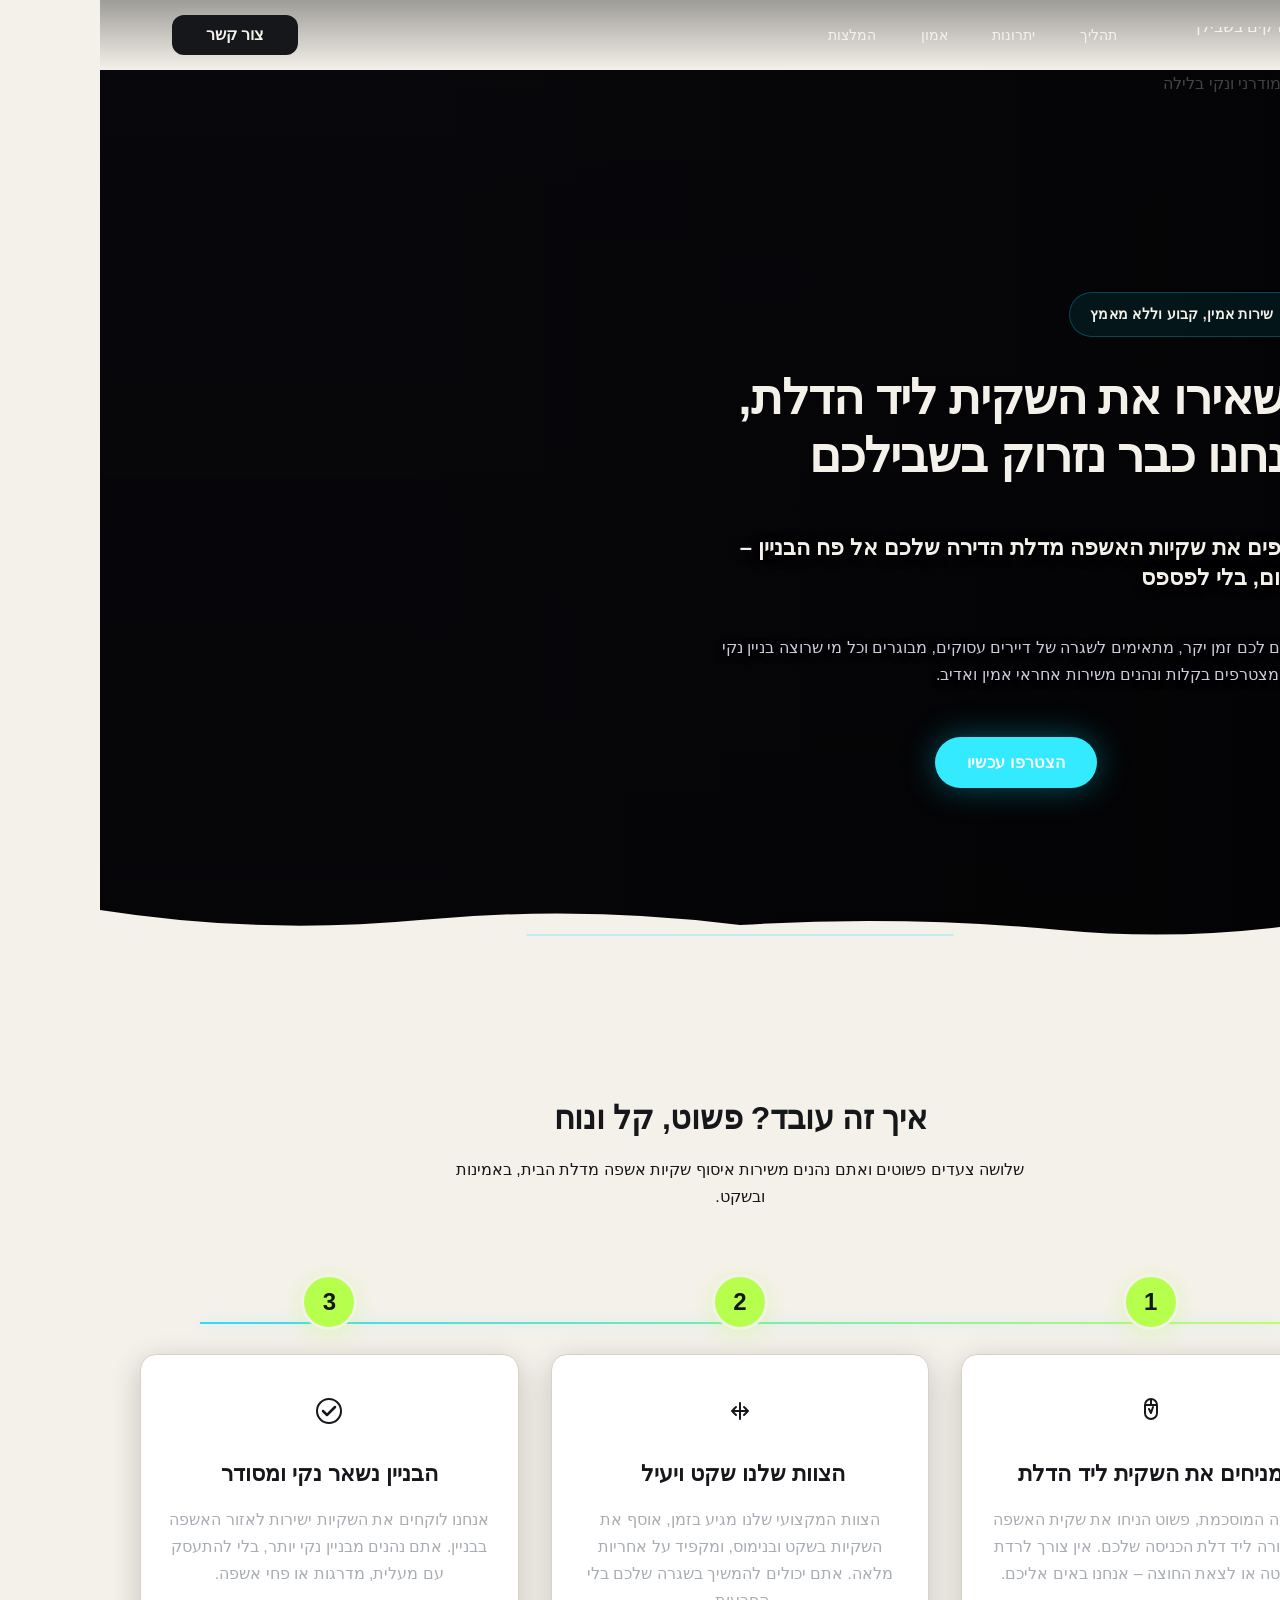
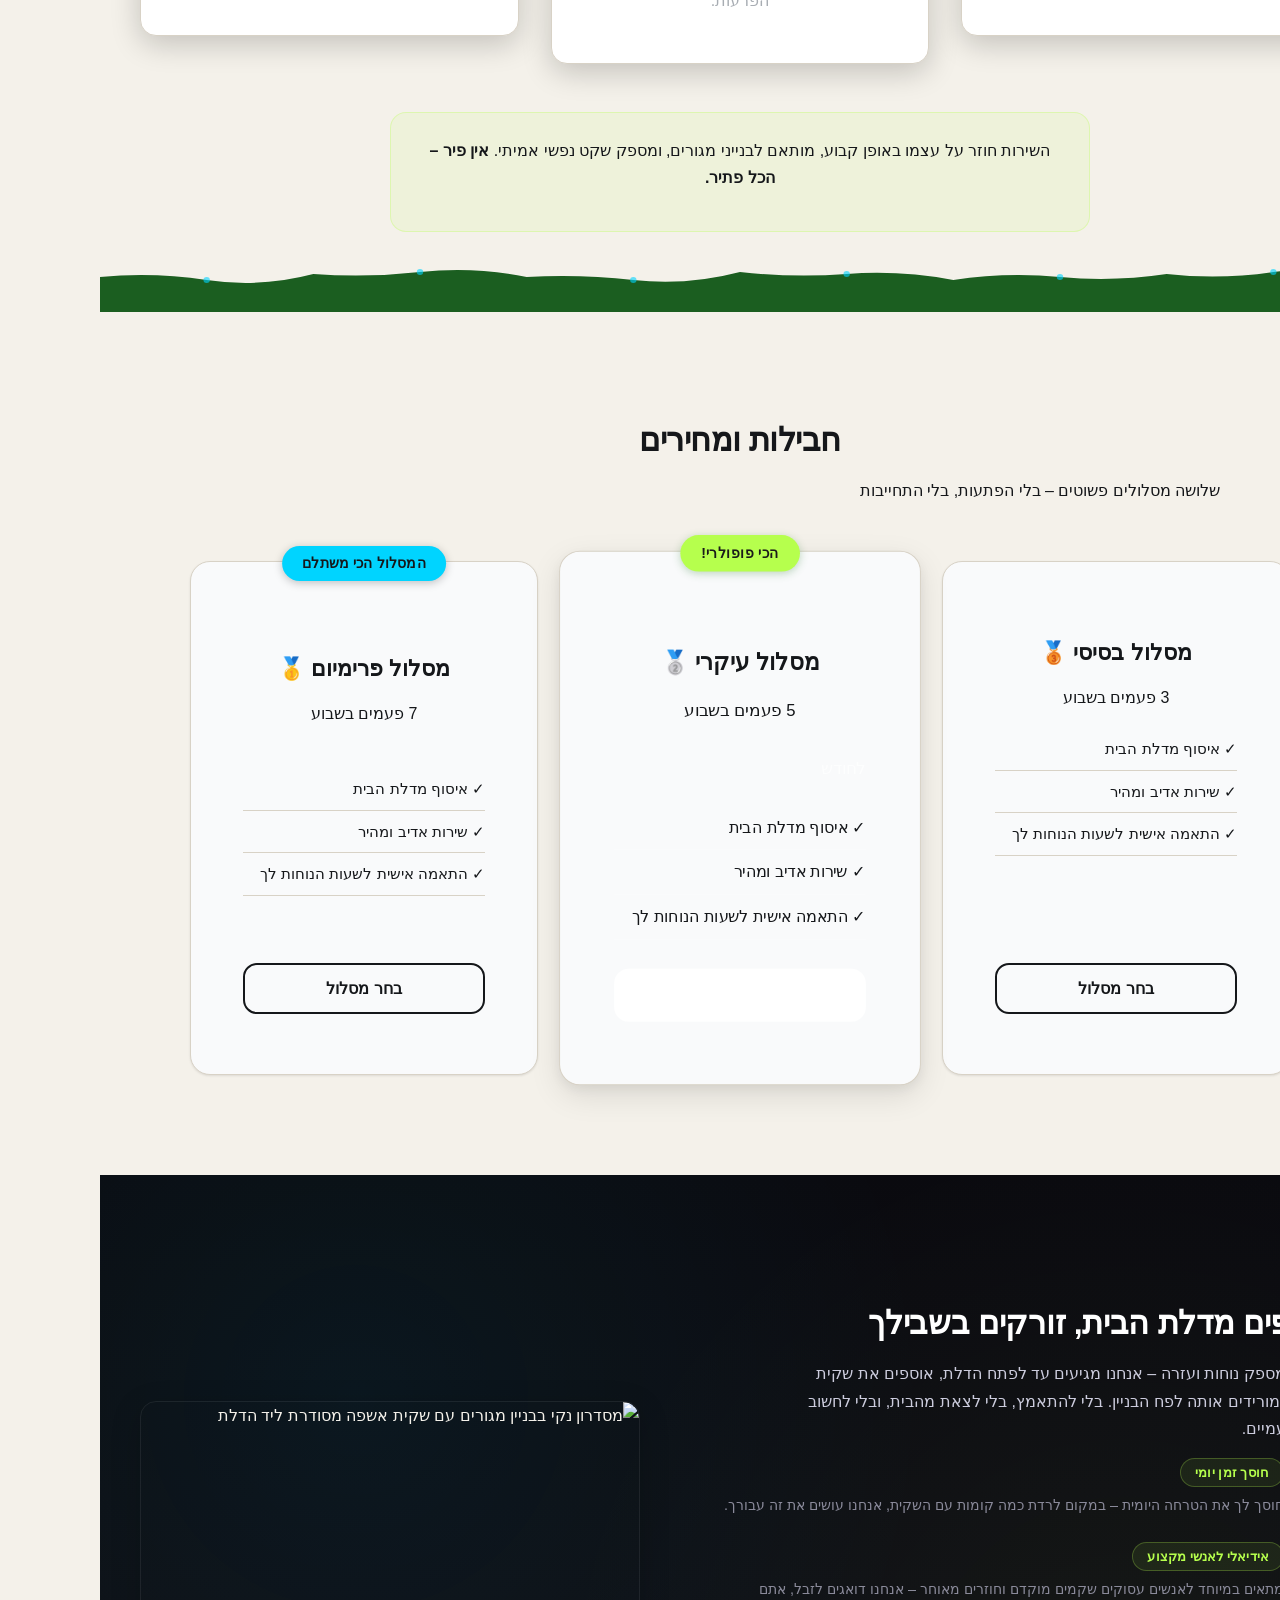
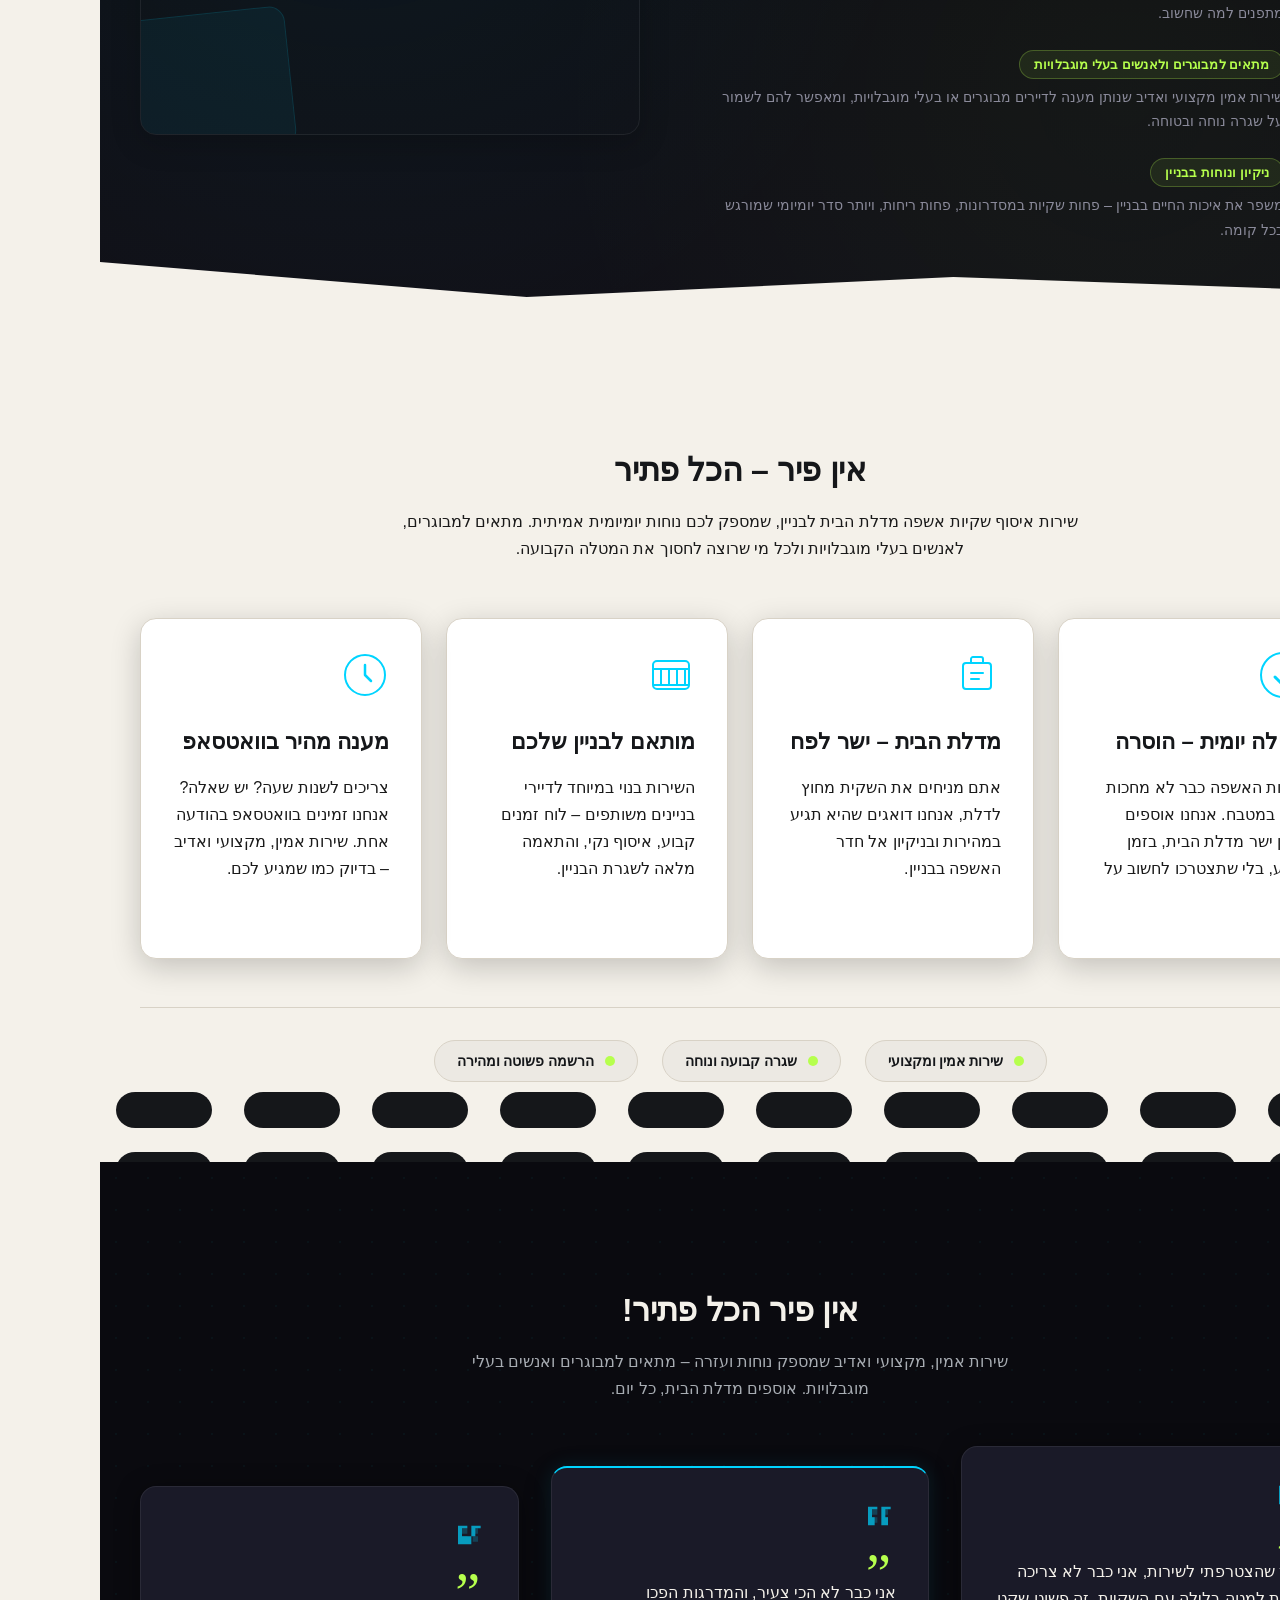
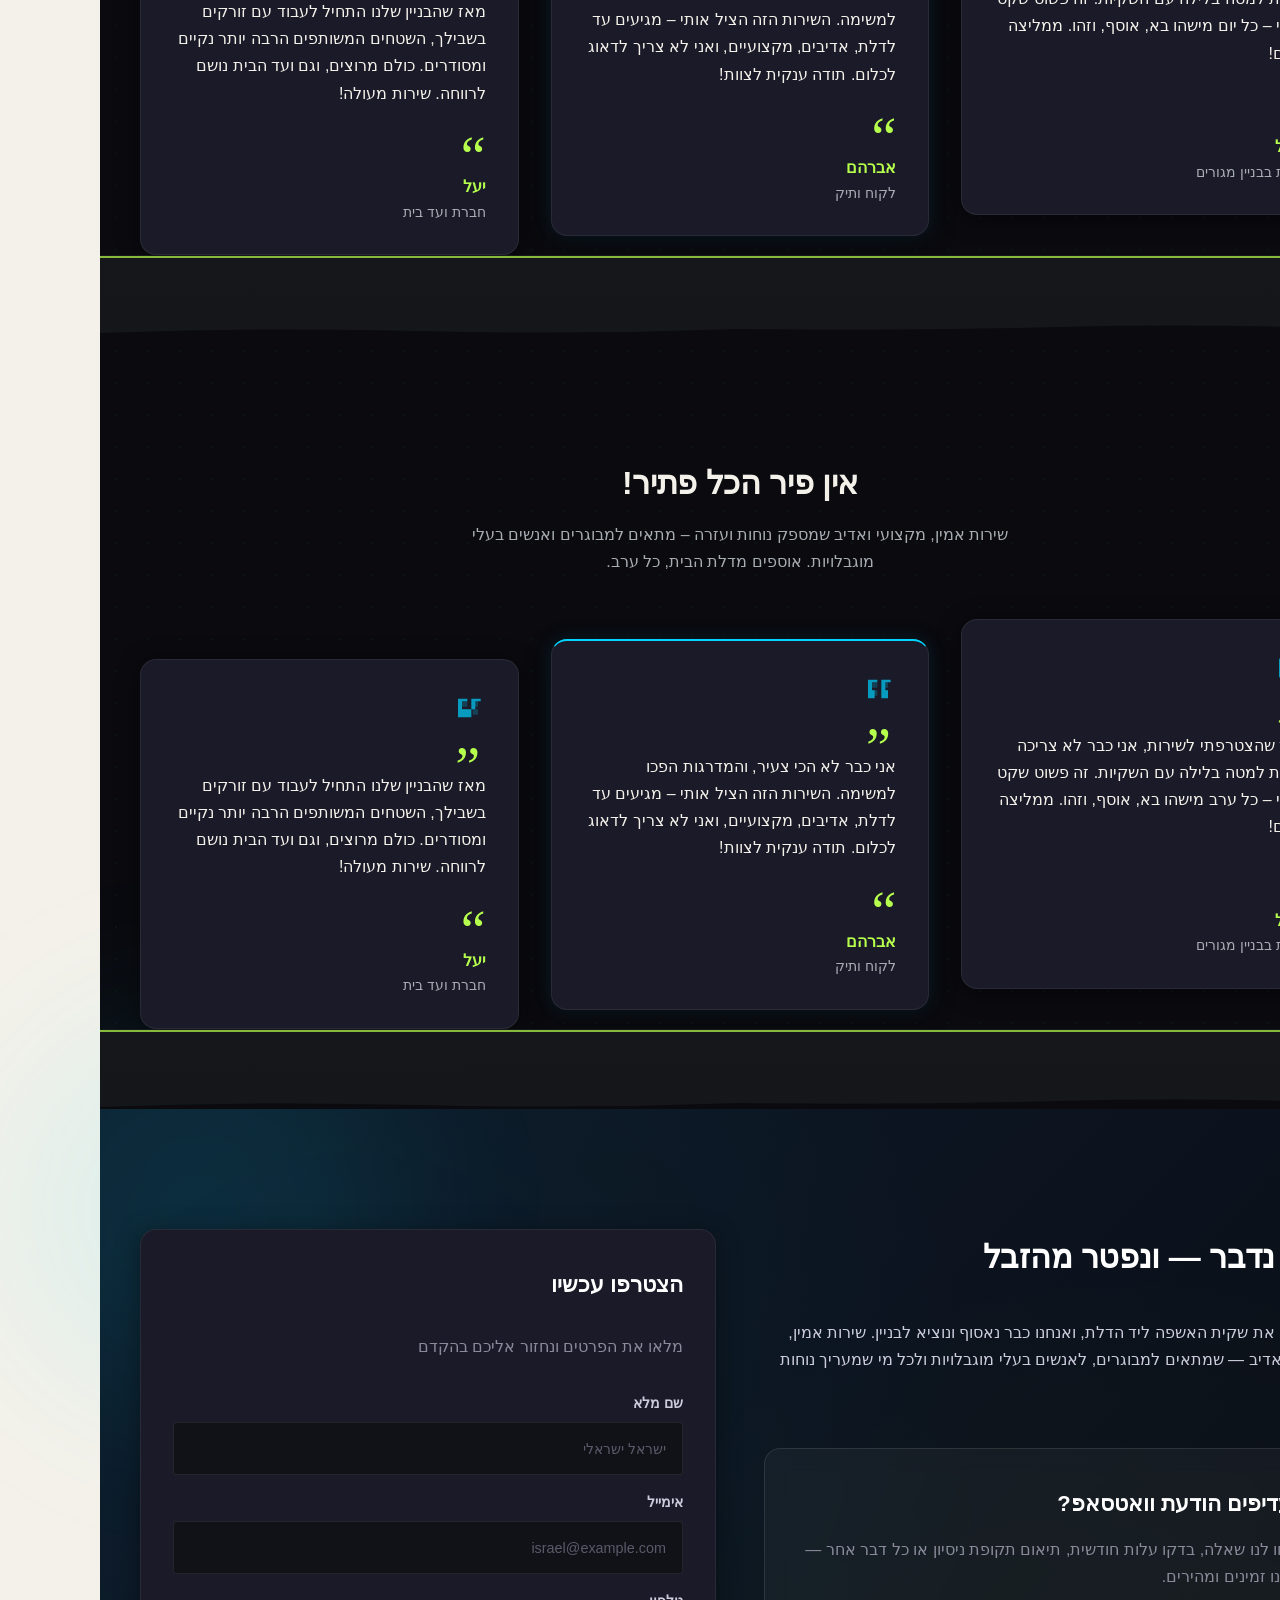
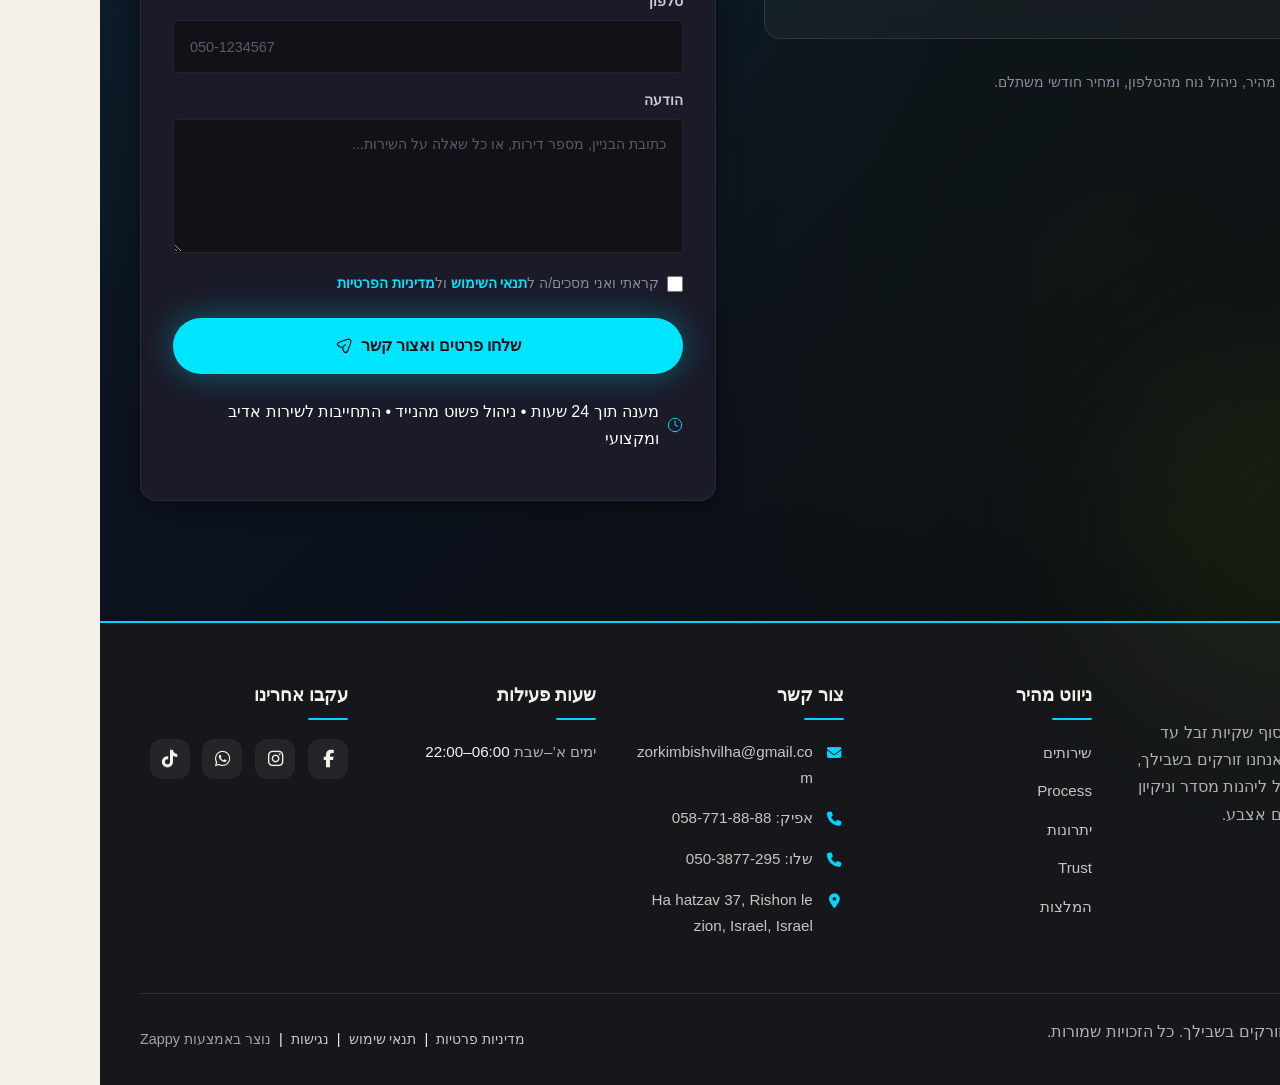
==== commit 5f92d951: "Incremental sync: 1 page(s) — update_text" ====
--- a/index.html
+++ b/index.html
@@ -380,7 +380,7 @@
   <div class="nav-container">
     <div class="nav-right-group"><div class="nav-brand">
       <a href="/" class="logo-link"><img class="logo" src="/assets/home-services-logo-1783528113544-kvtlky.webp?v=1783528114093-5hwcz5" alt="זורקים בשבילך"></a>
-    </div><ul class="nav-menu" id="navMenu"><li><a href="#services">שירותים</a></li><li><a href="#process">תהליך</a></li><li><a href="#benefits">יתרונות</a></li><li><a href="#trust">אמון</a></li><li><a href="#testimonials">המלצות</a></li><li class="mobile-contact-link nav-cta-mobile-item"><a href="#contact" class="nav-cta-btn">צור קשר</a></li></ul></div>
+    </div><ul class="nav-menu" id="navMenu"><li><a href="#process">תהליך</a></li><li><a href="#benefits">יתרונות</a></li><li><a href="#trust">אמון</a></li><li><a href="#testimonials">המלצות</a></li><li class="mobile-contact-link nav-cta-mobile-item"><a href="#contact" class="nav-cta-btn">צור קשר</a></li></ul></div>
     
     
     
@@ -888,51 +888,13 @@
           <stop offset="100%" stop-color="#0A0A0F"></stop>
         </linearGradient>
       </defs>
-      <path d="M0,80 L0,20 Q150,45 300,30 T600,35 Q750,25 900,40 T1200,20 L1200,80 Z" fill="#0A0A0F"></path>
+      <path d="M0,80 L0,20 Q150,45 300,30 T600,35 Q750,25 900,40 T1200,20 L1200,80 Z" fill="var(--bg-light)"></path>
       <line x1="400" y1="45" x2="800" y2="45" stroke="#00E5FF" stroke-width="1.5" stroke-opacity="0.3"></line>
     </svg>
   </div>
 </section>
 
-<section data-band-index="1" id="services" class="index-services-section" data-layout-spec="בית-services">
-  <div class="index-services-section__container">
-    <!-- Intro Block -->
-    <div class="index-services-section__intro">
-      <h2 class="index-services-section__title" style="">אוספים מדלת הבית – אתם נשארים רגועים</h2>
-      <p class="index-services-section__subtitle" style="">שירות אמין, מקצועי ואדיב שדואג להוציא את השקיות מהדלת שלכם ישירות אל פח האשפה בבניין. בלי לצאת מהבית, בלי להתאמץ.</p>
-    </div>
-
-    <!-- Services Grid -->
-    <article class="index-services-section__card">
-        <div class="index-services-section__card-icon-wrapper">
-          <svg class="index-services-section__card-icon" viewBox="0 0 48 48" fill="none" xmlns="http://www.w3.org/2000/svg" data-element-type="icon" data-icon-type="svg">
-            <path d="M24 44C35.0457 44 44 35.0457 44 24C44 12.9543 35.0457 4 24 4C12.9543 4 4 12.9543 4 24C4 35.0457 12.9543 44 24 44Z" stroke="currentColor" stroke-width="2.5" stroke-linecap="round" stroke-linejoin="round"></path>
-            <path d="M16 24L21 29L32 18" stroke="currentColor" stroke-width="2.5" stroke-linecap="round" stroke-linejoin="round"></path>
-          </svg>
-        </div>
-        
-        
-      </article>
-  </div>
-
-  <!-- Bottom Divider: Stepped Elevator Pattern -->
-  <div class="index-services-section__divider-wrapper" aria-hidden="true">
-    <svg data-no-icon-edit="true" aria-hidden="true" viewBox="0 0 1200 80" preserveAspectRatio="none" xmlns="http://www.w3.org/2000/svg">
-      <defs>
-        <linearGradient id="divider-glow" x1="0%" y1="0%" x2="0%" y2="100%">
-          <stop offset="0%" stop-color="var(--secondary)" stop-opacity="0.4"></stop>
-          <stop offset="100%" stop-color="var(--secondary)" stop-opacity="0"></stop>
-        </linearGradient>
-      </defs>
-      <!-- Base fill -->
-      <path d="M0,80 L0,60 L80,60 L80,40 L160,40 L160,20 L240,20 L240,10 L320,10 L320,30 L400,30 L400,50 L480,50 L480,70 L560,70 L560,40 L640,40 L640,20 L720,20 L720,10 L800,10 L800,30 L880,30 L880,50 L960,50 L960,70 L1040,70 L1040,40 L1120,40 L1120,20 L1200,20 L1200,80 Z" fill="var(--bg-light)"></path>
-      <!-- Glowing indicator lines -->
-      <rect x="320" y="8" width="80" height="4" rx="2" fill="var(--secondary)" opacity="0.6"></rect>
-      <rect x="720" y="8" width="80" height="4" rx="2" fill="var(--secondary)" opacity="0.6"></rect>
-      <rect x="1120" y="18" width="80" height="4" rx="2" fill="var(--secondary)" opacity="0.6"></rect>
-    </svg>
-  </div>
-</section>
+
 
 <section data-band-index="2" id="process" class="index-process-section" data-layout-spec="בית-process">
     <div class="process-container">
@@ -1245,8 +1207,8 @@
   <div class="index-testimonials-section__container">
     <!-- Intro Block -->
     <div class="index-testimonials-section__intro">
-      <h2 class="index-testimonials-section__title" style="">אין פיר זה פתיר!</h2>
-      <p class="index-testimonials-section__subtitle">שירות אמין, מקצועי ואדיב שמספק נוחות ועזרה – מתאים למבוגרים ואנשים בעלי מוגבלויות. אוספים מדלת הבית, כל ערב.</p>
+      <h2 class="index-testimonials-section__title" style="">אין פיר הכל פתיר!</h2>
+      <p class="index-testimonials-section__subtitle" style="">שירות אמין, מקצועי ואדיב שמספק נוחות ועזרה – מתאים למבוגרים ואנשים בעלי מוגבלויות. אוספים מדלת הבית, כל יום.</p>
     </div>
 
     <!-- Testimonials Grid -->
@@ -1260,7 +1222,7 @@
           </svg>
         </div>
         <blockquote class="index-testimonials-section__quote">
-          <p style="">מאז שהצטרפתי לשירות, אני כבר לא צריכה לרדת למטה בלילה עם השקיות. זה פשוט שקט נפשי – כל ערב מישהו בא, אוסף, וזהו. ממליצה בחום!</p>
+          <p style="">מאז שהצטרפתי לשירות, אני כבר לא צריכה לרדת למטה בלילה עם השקיות. זה פשוט שקט נפשי – כל יום מישהו בא, אוסף, וזהו. ממליצה בחום!</p>
         </blockquote>
         <footer class="index-testimonials-section__author">
           <span class="index-testimonials-section__author-name">מיכל</span>
@@ -1309,6 +1271,83 @@
     <svg data-no-icon-edit="true" aria-hidden="true" viewBox="0 0 1200 80" preserveAspectRatio="none" xmlns="http://www.w3.org/2000/svg">
       <defs>
         <linearGradient id="testimonials-glow" x1="0%" y1="0%" x2="0%" y2="100%">
+          <stop offset="0%" stop-color="var(--bg-dark)" stop-opacity="1"></stop>
+          <stop offset="100%" stop-color="var(--bg-dark)" stop-opacity="0.95"></stop>
+        </linearGradient>
+      </defs>
+      <rect x="0" y="0" width="1200" height="80" fill="url(#testimonials-glow)"></rect>
+      <line x1="0" y1="2" x2="1200" y2="2" stroke="var(--accent)" stroke-width="2" opacity="0.7"></line>
+      <path d="M0,80 L0,78 Q150,72 300,76 T600,74 Q750,76 900,72 T1200,75 L1200,80 Z" fill="#0A0A0F"></path>
+    </svg>
+  </div>
+</section><section data-band-index="5" id="testimonials-dup-1783601375456" class="index-testimonials-section" data-layout-spec="בית-testimonials" style="opacity: 1;">
+  <div class="index-testimonials-section__container">
+    <!-- Intro Block -->
+    <div class="index-testimonials-section__intro">
+      <h2 class="index-testimonials-section__title" style="">אין פיר הכל פתיר!</h2>
+      <p class="index-testimonials-section__subtitle">שירות אמין, מקצועי ואדיב שמספק נוחות ועזרה – מתאים למבוגרים ואנשים בעלי מוגבלויות. אוספים מדלת הבית, כל ערב.</p>
+    </div>
+
+    <!-- Testimonials Grid -->
+    <div class="index-testimonials-section__grid" data-zappy-grid-align="start">
+      <!-- Card 1 - START (higher) -->
+      <article class="index-testimonials-section__card index-testimonials-section__card--start" data-grid-item-index="0">
+        <div class="index-testimonials-section__quote-icon" aria-hidden="true">
+          <svg data-element-type="icon" data-icon-type="svg" viewBox="0 0 24 24" fill="none" xmlns="http://www.w3.org/2000/svg">
+            <path d="M10 11H6V7H10V11ZM18 11H14V7H18V11ZM10 17H6V13H10V17ZM18 17H14V13H18V17Z" fill="currentColor" opacity="0.3"></path>
+            <path d="M3 5V19H8V13H6V7H10V5H3ZM13 5V19H18V13H16V7H20V5H13Z" fill="currentColor"></path>
+          </svg>
+        </div>
+        <blockquote class="index-testimonials-section__quote">
+          <p style="">מאז שהצטרפתי לשירות, אני כבר לא צריכה לרדת למטה בלילה עם השקיות. זה פשוט שקט נפשי – כל ערב מישהו בא, אוסף, וזהו. ממליצה בחום!</p>
+        </blockquote>
+        <footer class="index-testimonials-section__author">
+          <span class="index-testimonials-section__author-name">מיכל</span>
+          <span class="index-testimonials-section__author-label">דיירת בבניין מגורים</span>
+        </footer>
+      </article>
+
+      <!-- Card 2 - CENTER (largest) -->
+      <article class="index-testimonials-section__card index-testimonials-section__card--center" data-grid-item-index="1">
+        <div class="index-testimonials-section__quote-icon" aria-hidden="true">
+          <svg data-element-type="icon" data-icon-type="svg" viewBox="0 0 24 24" fill="none" xmlns="http://www.w3.org/2000/svg">
+            <path d="M10 11H6V7H10V11ZM18 11H14V7H18V11ZM10 17H6V13H10V17ZM18 17H14V13H18V17Z" fill="currentColor" opacity="0.3"></path>
+            <path d="M3 5V19H8V13H6V7H10V5H3ZM13 5V19H18V13H16V7H20V5H13Z" fill="currentColor"></path>
+          </svg>
+        </div>
+        <blockquote class="index-testimonials-section__quote">
+          <p>אני כבר לא הכי צעיר, והמדרגות הפכו למשימה. השירות הזה הציל אותי – מגיעים עד לדלת, אדיבים, מקצועיים, ואני לא צריך לדאוג לכלום. תודה ענקית לצוות!</p>
+        </blockquote>
+        <footer class="index-testimonials-section__author">
+          <span class="index-testimonials-section__author-name">אברהם</span>
+          <span class="index-testimonials-section__author-label">לקוח ותיק</span>
+        </footer>
+      </article>
+
+      <!-- Card 3 - END (lower) -->
+      <article class="index-testimonials-section__card index-testimonials-section__card--end" data-grid-item-index="2">
+        <div class="index-testimonials-section__quote-icon" aria-hidden="true">
+          <svg data-element-type="icon" data-icon-type="svg" viewBox="0 0 24 24" fill="none" xmlns="http://www.w3.org/2000/svg">
+            <path d="M10 11H6V7H10V11ZM18 11H14V7H18V11ZM10 17H6V13H10V17ZM18 17H14V13H18V17Z" fill="currentColor" opacity="0.3"></path>
+            <path d="M3 5V19H8V13H6V7H10V5H3ZM13 5V19H8V13H16V7H20V5H13Z" fill="currentColor"></path>
+          </svg>
+        </div>
+        <blockquote class="index-testimonials-section__quote">
+          <p>מאז שהבניין שלנו התחיל לעבוד עם זורקים בשבילך, השטחים המשותפים הרבה יותר נקיים ומסודרים. כולם מרוצים, וגם ועד הבית נושם לרווחה. שירות מעולה!</p>
+        </blockquote>
+        <footer class="index-testimonials-section__author">
+          <span class="index-testimonials-section__author-name">יעל</span>
+          <span class="index-testimonials-section__author-label">חברת ועד בית</span>
+        </footer>
+      </article>
+    </div>
+  </div>
+
+  <!-- Bottom Divider: dark gradient with lime glow line -->
+  <div class="index-testimonials-section__divider-wrapper">
+    <svg data-no-icon-edit="true" aria-hidden="true" viewBox="0 0 1200 80" preserveAspectRatio="none" xmlns="http://www.w3.org/2000/svg">
+      <defs>
+        <linearGradient id="testimonials-glow-copy-1783601374470-dg2pf" x1="0%" y1="0%" x2="0%" y2="100%">
           <stop offset="0%" stop-color="var(--bg-dark)" stop-opacity="1"></stop>
           <stop offset="100%" stop-color="var(--bg-dark)" stop-opacity="0.95"></stop>
         </linearGradient>
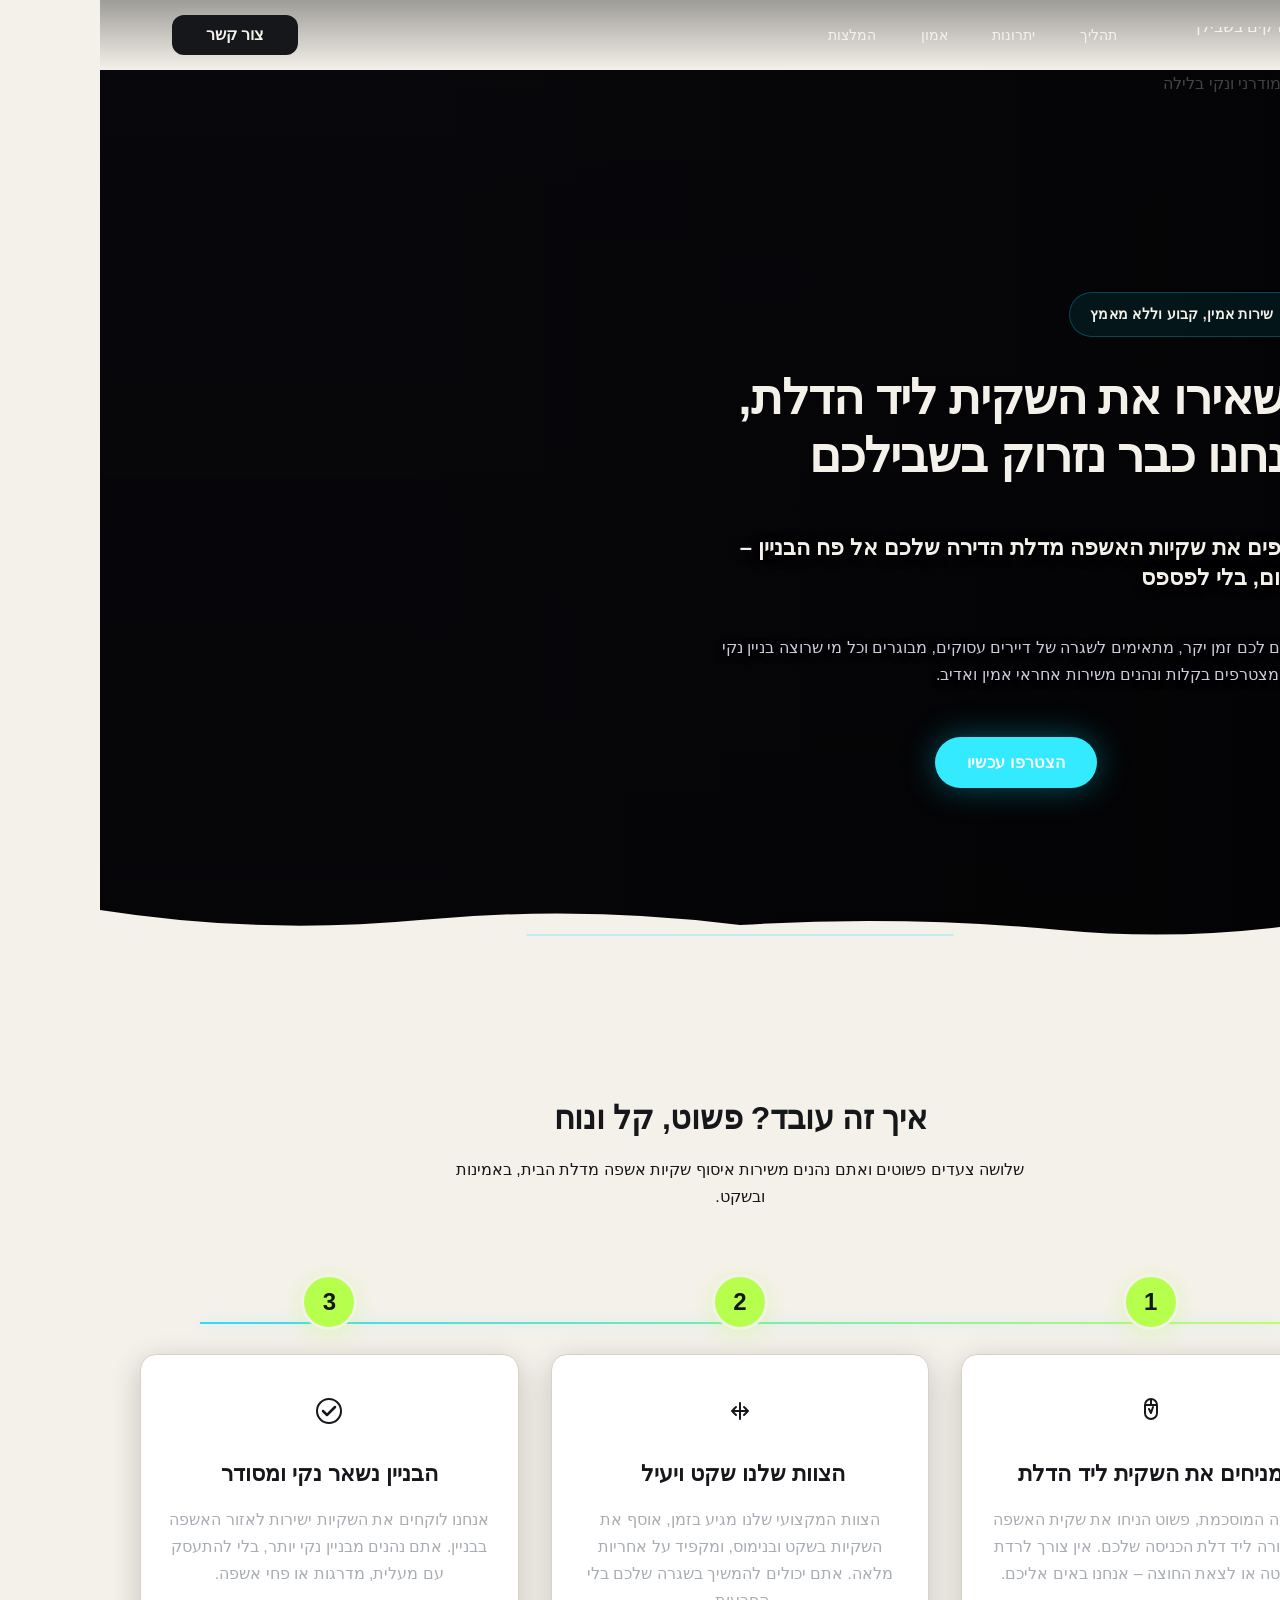
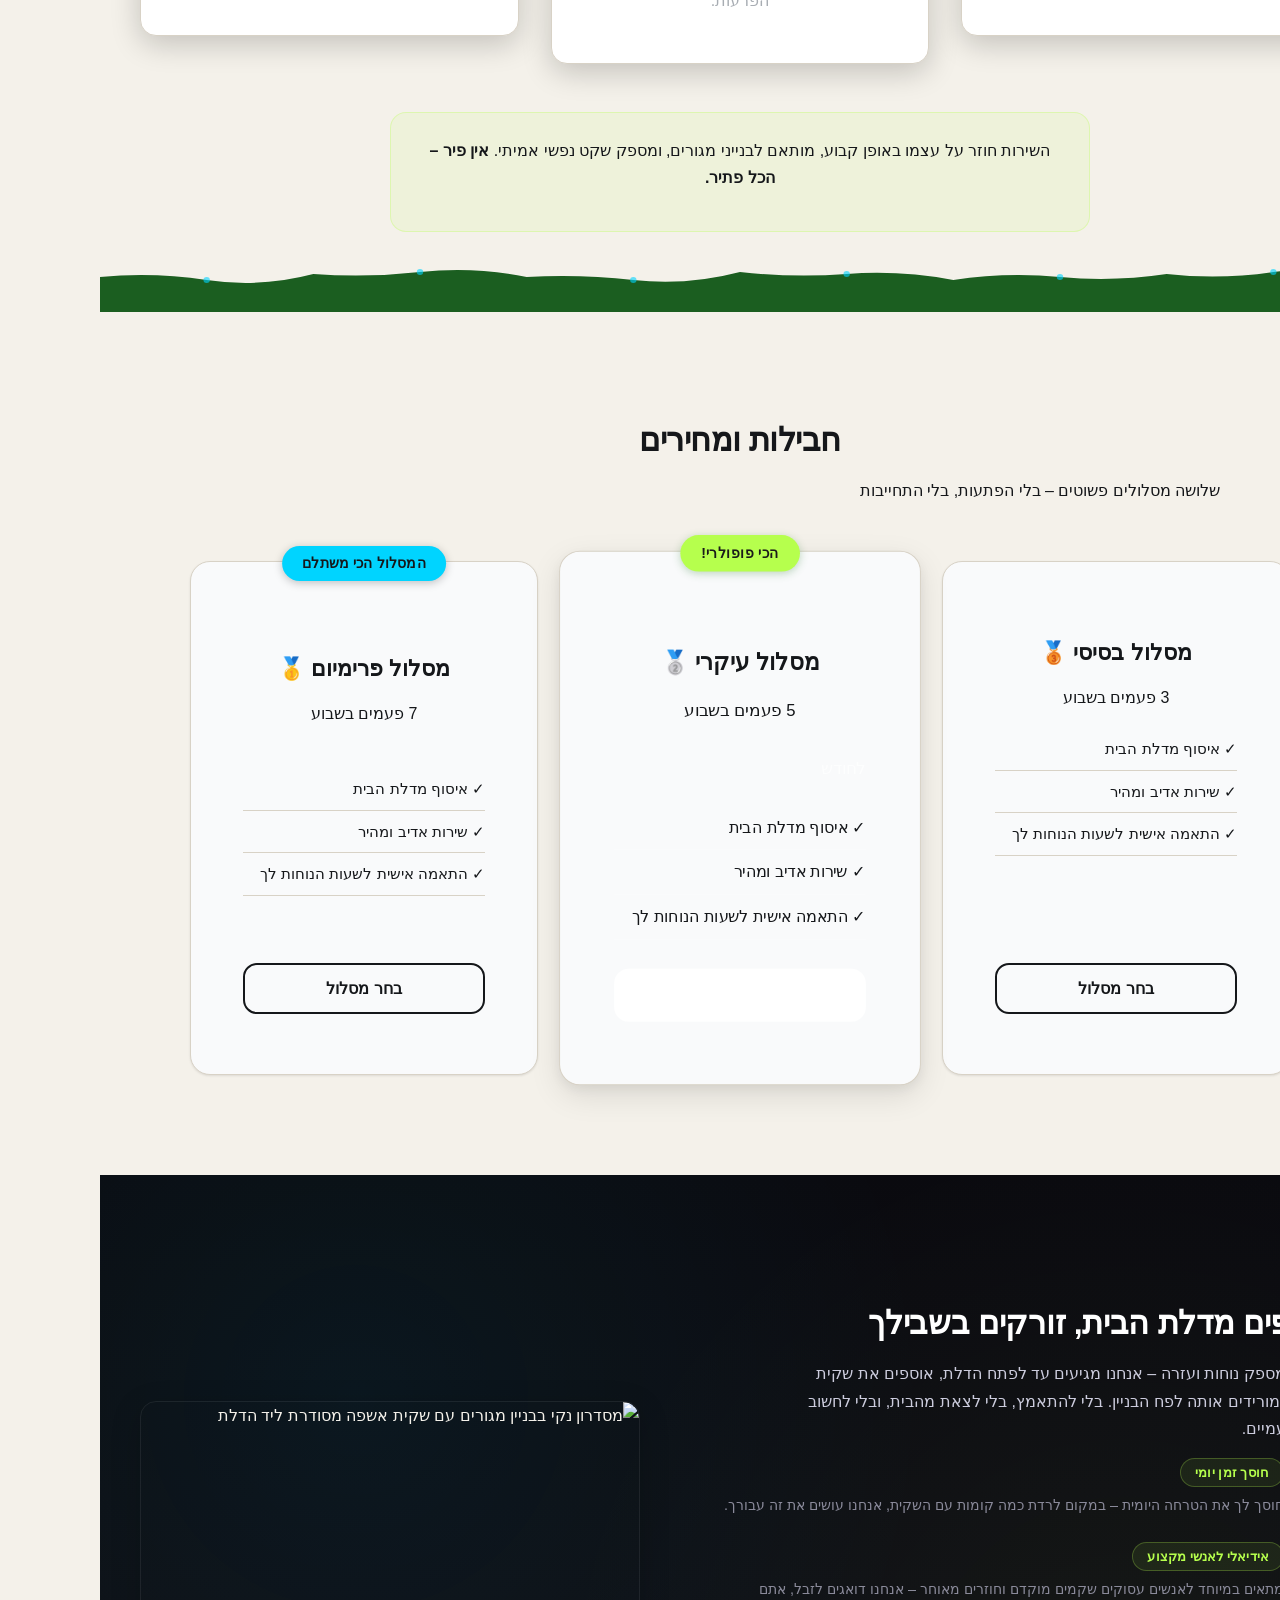
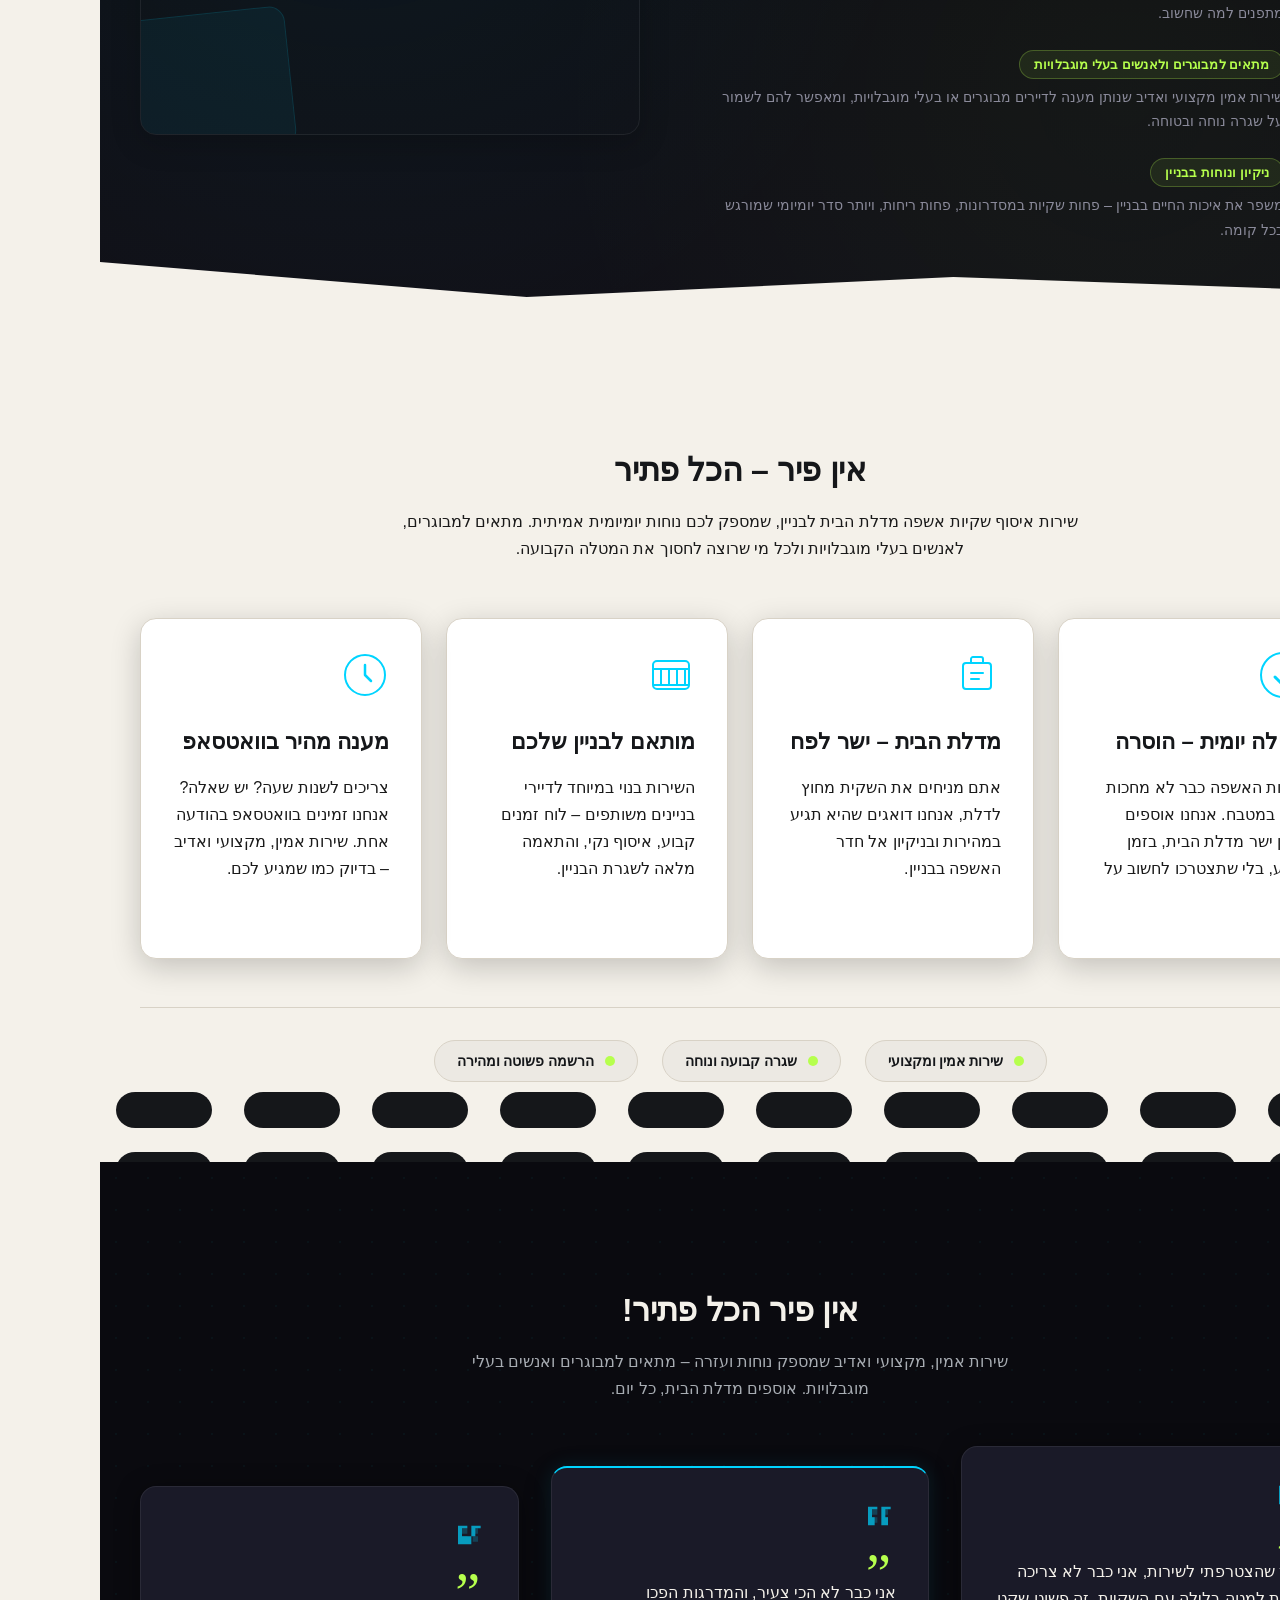
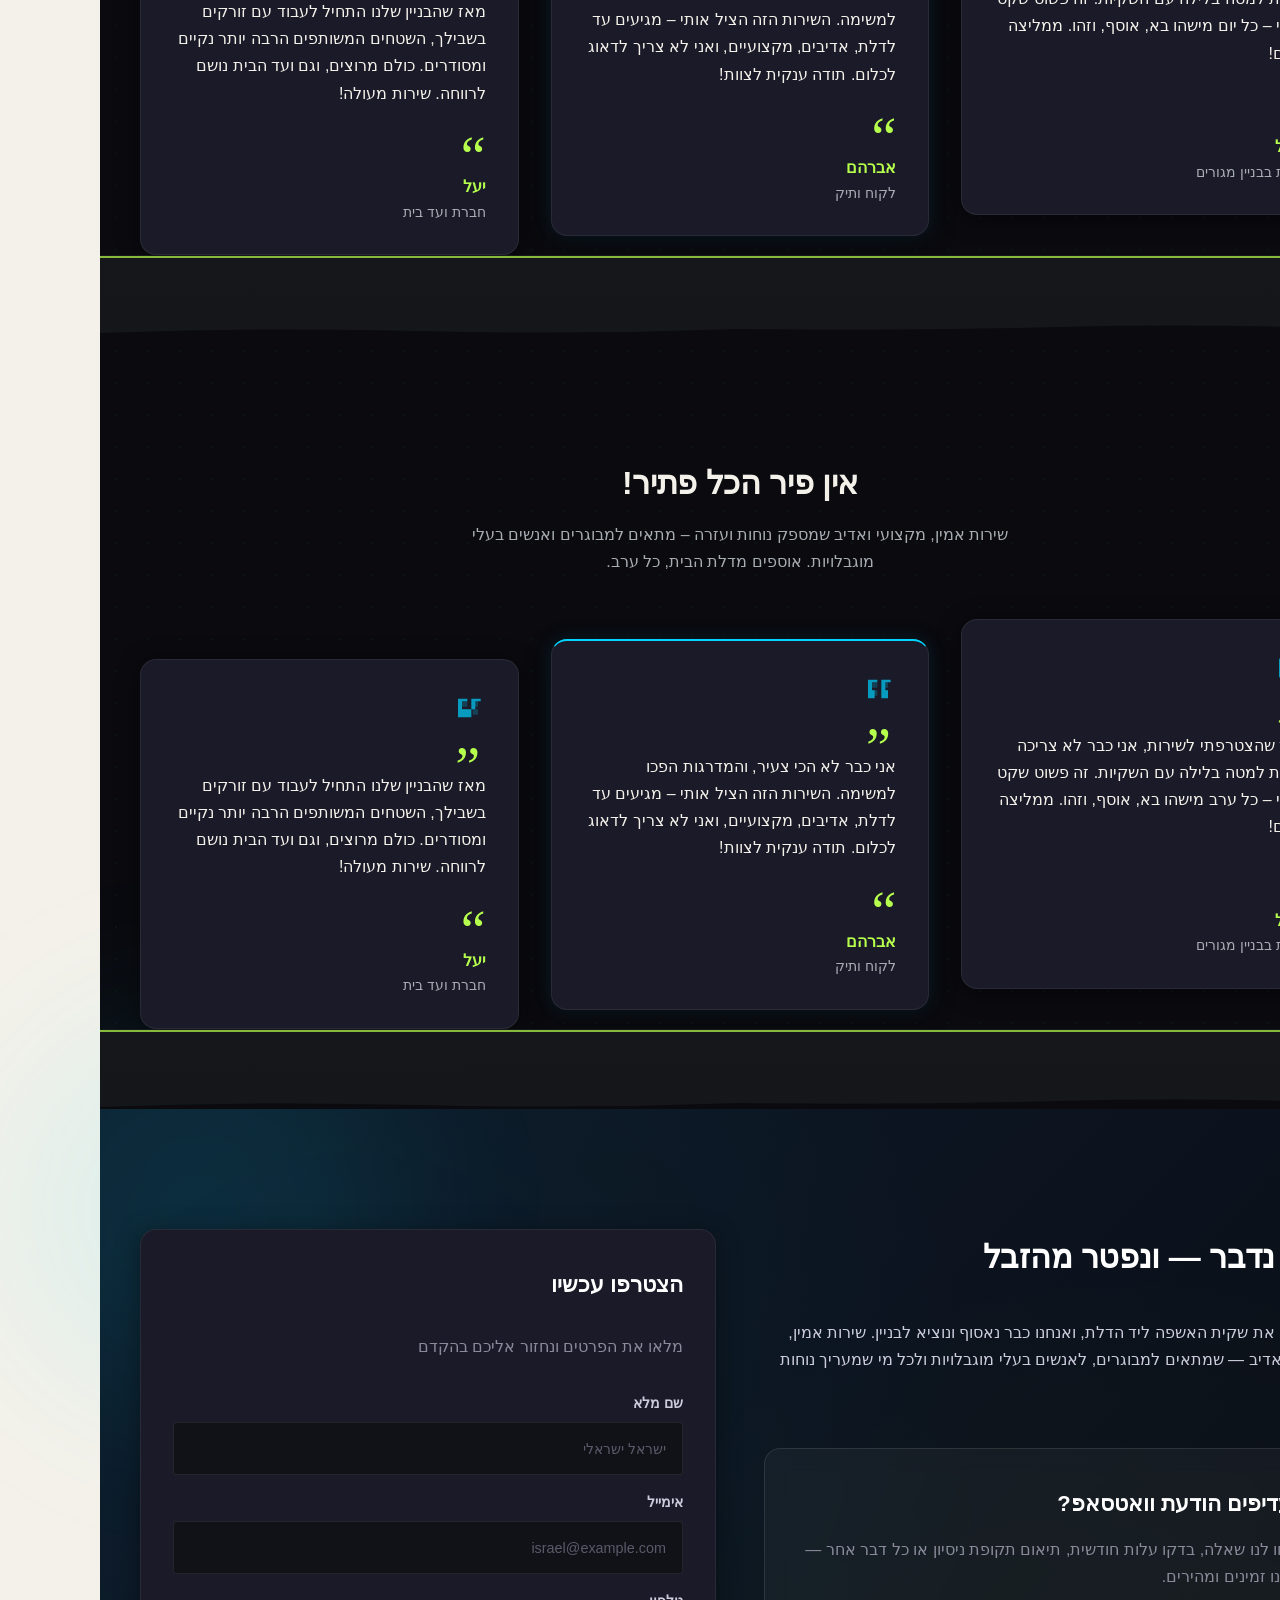
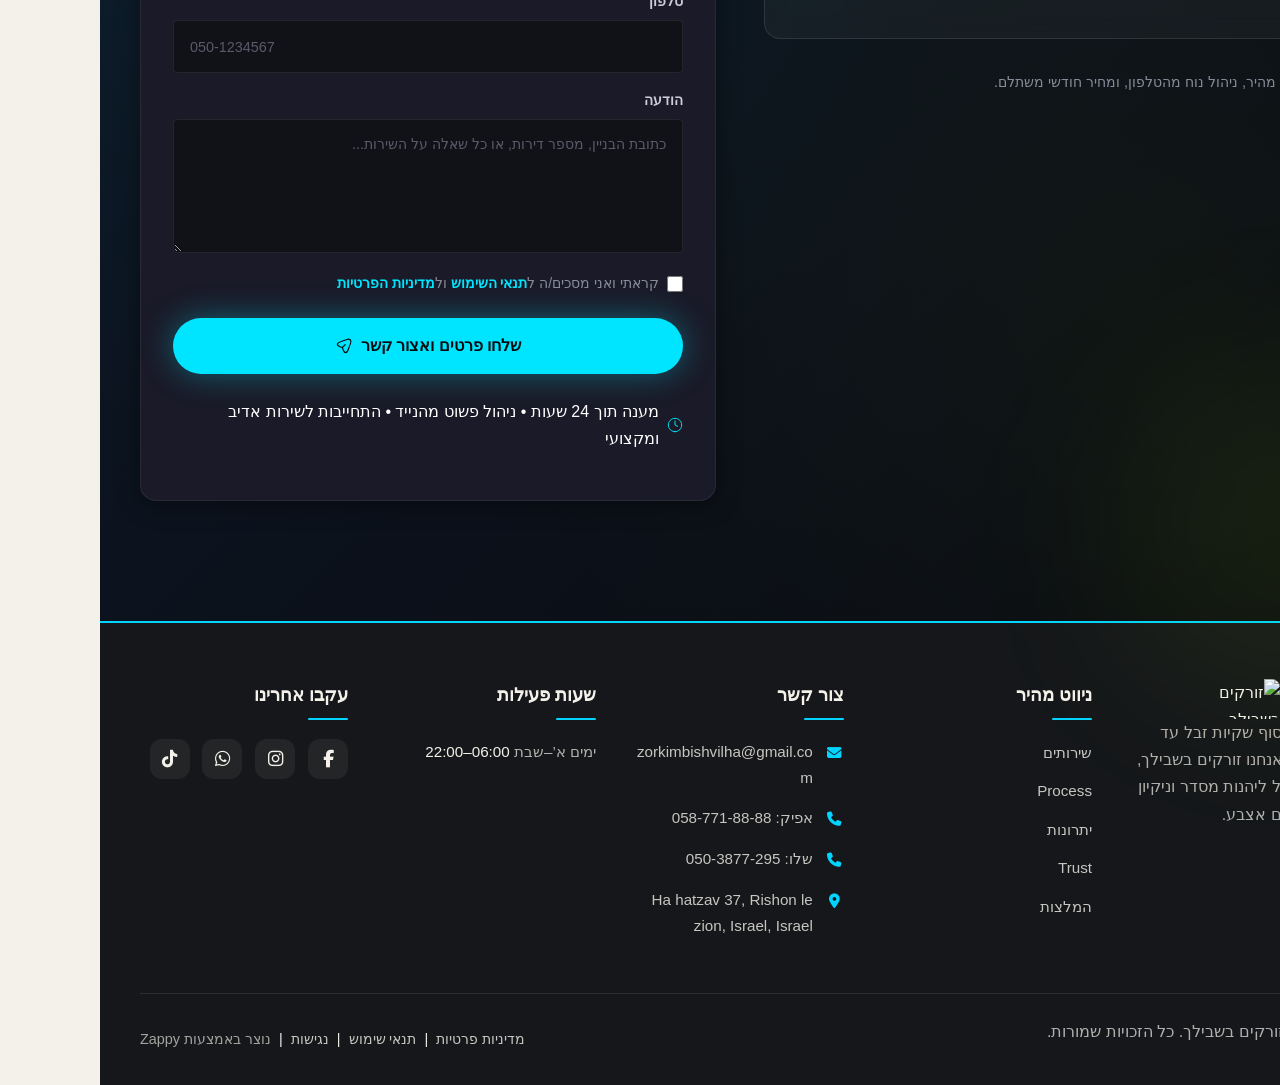
==== commit 49c937ba: "Background sync: Progressive GitHub Sync" ====
--- a/index.html
+++ b/index.html
@@ -866,10 +866,10 @@
     <h1>תשאירו את השקית ליד הדלת,<br>אנחנו כבר נזרוק בשבילכם</h1>
 
     <!-- Supporting Subtitle -->
-    <h3 style="">אוספים את שקיות האשפה מדלת הדירה שלכם אל פח הבניין – כל יום, בלי לפספס</h3>
+    <h3 >אוספים את שקיות האשפה מדלת הדירה שלכם אל פח הבניין – כל יום, בלי לפספס</h3>
 
     <!-- Body Paragraph -->
-    <p style="">חוסכים לכם זמן יקר, מתאימים לשגרה של דיירים עסוקים, מבוגרים וכל מי שרוצה בניין נקי יותר. מצטרפים בקלות ונהנים משירות אחראי אמין ואדיב.</p>
+    <p >חוסכים לכם זמן יקר, מתאימים לשגרה של דיירים עסוקים, מבוגרים וכל מי שרוצה בניין נקי יותר. מצטרפים בקלות ונהנים משירות אחראי אמין ואדיב.</p>
 
     <!-- CTA Buttons -->
     <div class="hero-ctas" style="text-align: center !important; display: flex !important; justify-content: center !important; align-items: flex-start !important; width: 100% !important;">
@@ -932,8 +932,8 @@
                             <path d="M8 16H24M8 16L12 12M8 16L12 20M24 16L20 12M24 16L20 20M16 8V24" stroke="currentColor" stroke-width="2" stroke-linecap="round" stroke-linejoin="round"></path>
                         </svg>
                     </div>
-                    <h3 class="step-title" style="">הצוות שלנו שקט ויעיל&nbsp;</h3>
-                    <p class="step-description" style="">הצוות המקצועי שלנו מגיע בזמן, אוסף את השקיות בשקט ובנימוס, ומקפיד על אחריות מלאה. אתם יכולים להמשיך בשגרה שלכם בלי הפרעות.</p>
+                    <h3 class="step-title" >הצוות שלנו שקט ויעיל&nbsp;</h3>
+                    <p class="step-description" >הצוות המקצועי שלנו מגיע בזמן, אוסף את השקיות בשקט ובנימוס, ומקפיד על אחריות מלאה. אתם יכולים להמשיך בשגרה שלכם בלי הפרעות.</p>
                 </div>
             </div>
 
@@ -981,16 +981,16 @@
       <p class="zrk-pricing-subtitle" style="color: rgb(21, 23, 26) !important;">שלושה מסלולים פשוטים – בלי הפתעות, בלי התחייבות</p>
     </div>
 
-    <div class="zrk-pricing-grid zappy-preserve-css-grid" style="--zappy-grid-cols: repeat(auto-fit, minmax(min(100%, 180px), 1fr)); display: grid; grid-template-columns: repeat(auto-fit, minmax(min(100%, 180px), 1fr)); align-items: stretch !important;" data-original-item-width="180" data-original-gap="28px" data-zappy-explicit-columns="true">
+    <div class="zrk-pricing-grid zappy-preserve-css-grid" style="--zappy-grid-cols: repeat(auto-fit, minmax(min(100%, 180px), 1fr)); display: grid; grid-template-columns: repeat(auto-fit, minmax(min(100%, 180px), 1fr)); align-items: stretch !important;" data-original-item-width="353" data-original-gap="28px" data-zappy-explicit-columns="true">
 
       <!-- Package 1 - Basic -->
       <article class="zrk-pricing-card" aria-labelledby="package-basic" data-grid-item-index="0">
         <div class="zrk-pricing-card-inner" style="justify-content: flex-end; width: 100%; margin-left: 0px; margin-right: 0px; text-align: end;">
-          <h3 id="package-basic" class="zrk-pricing-card-title" style="">מסלול בסיסי 🥉</h3>
+          <h3 id="package-basic" class="zrk-pricing-card-title" >מסלול בסיסי 🥉</h3>
           <p class="zrk-pricing-frequency" style="color: rgb(21, 23, 26) !important;">3 פעמים בשבוע</p>
           
-          <ul class="zrk-pricing-features" aria-label="תכונות המסלול" style=""><li>✓ איסוף מדלת הבית</li><li>✓ שירות אדיב ומהיר&nbsp;</li><li>✓ התאמה אישית לשעות הנוחות לך</li></ul>
-          <button class="zrk-pricing-btn btn btn-outline btn-secondary" aria-label="בחר מסלול בסיסי" data-element-type="button" data-element-id="btn-1783531029607-tpiw1ooep" data-native-element="true" style="outline: none; border-color: var(--primary-color, var(--primary, #8B0000)) !important; color: var(--primary-color, var(--primary, #8B0000)) !important; background-color: transparent !important; background-image: none !important;">בחר מסלול</button>
+          <ul class="zrk-pricing-features" aria-label="תכונות המסלול" ><li>✓ איסוף מדלת הבית</li><li>✓ שירות אדיב ומהיר&nbsp;</li><li>✓ התאמה אישית לשעות הנוחות לך</li></ul>
+          <button class="zrk-pricing-btn btn btn-outline btn-secondary" aria-label="בחר מסלול בסיסי" data-element-type="button" data-element-id="btn-1783531029607-tpiw1ooep" data-native-element="true" style="outline: currentcolor; border-color: var(--primary-color, var(--primary, #8B0000)) !important; color: var(--primary-color, var(--primary, #8B0000)) !important; background-color: transparent !important; background-image: none !important;">בחר מסלול</button>
         </div>
       </article>
 
@@ -1000,11 +1000,11 @@
         </p><div class="zrk-pricing-card-inner">
           <h3 id="package-main" class="zrk-pricing-card-title" style="color: rgb(21, 23, 26) !important;">מסלול עיקרי 🥈</h3>
           <p class="zrk-pricing-frequency" style="color: rgb(21, 23, 26) !important;">5 פעמים בשבוע</p>
-          <div class="zrk-pricing-price-wrap" style="">
+          <div class="zrk-pricing-price-wrap" >
             
             <span class="zrk-pricing-promo" style="color: rgb(21, 23, 26) !important;"><span class="zrk-pricing-period">לחודש</span></span>
           </div>
-          <ul class="zrk-pricing-features" aria-label="תכונות המסלול" style=""><li style="color: rgb(21, 23, 26) !important;">✓ איסוף מדלת הבית</li><li style="color: rgb(21, 23, 26) !important;">✓ שירות אדיב ומהיר</li><li style="color: rgb(21, 23, 26) !important;">✓ התאמה אישית לשעות הנוחות לך</li></ul>
+          <ul class="zrk-pricing-features" aria-label="תכונות המסלול" ><li style="color: rgb(21, 23, 26) !important;">✓ איסוף מדלת הבית</li><li style="color: rgb(21, 23, 26) !important;">✓ שירות אדיב ומהיר</li><li style="color: rgb(21, 23, 26) !important;">✓ התאמה אישית לשעות הנוחות לך</li></ul>
           <button class="zrk-pricing-btn zrk-pricing-btn--accent btn btn-primary" aria-label="בחר מסלול עיקרי" data-element-type="button" data-element-id="btn-1783531029607-ahflu0p7q" data-native-element="true" style="outline: none; border-color: rgb(255, 255, 255) !important; color: rgb(255, 255, 255) !important; background-color: rgb(255, 255, 255) !important; background-image: none !important;">בחר מסלול</button>
         </div>
       </article>
@@ -1019,7 +1019,7 @@
             
             
           </div>
-          <ul class="zrk-pricing-features" aria-label="תכונות המסלול" style=""><li>✓ איסוף מדלת הבית</li><li>✓ שירות אדיב ומהיר</li><li>✓ התאמה אישית לשעות הנוחות לך</li></ul>
+          <ul class="zrk-pricing-features" aria-label="תכונות המסלול" ><li>✓ איסוף מדלת הבית</li><li>✓ שירות אדיב ומהיר</li><li>✓ התאמה אישית לשעות הנוחות לך</li></ul>
           <button class="zrk-pricing-btn btn btn-outline btn-secondary" aria-label="בחר מסלול פרימיום" data-element-type="button" data-element-id="btn-1783531029607-racn0ymaj" data-native-element="true" style="outline: none; border-color: var(--primary-color, var(--primary, #8B0000)) !important; color: var(--primary-color, var(--primary, #8B0000)) !important; background-color: transparent !important; background-image: none !important;">בחר מסלול</button>
         </div>
       </article>
@@ -1207,8 +1207,8 @@
   <div class="index-testimonials-section__container">
     <!-- Intro Block -->
     <div class="index-testimonials-section__intro">
-      <h2 class="index-testimonials-section__title" style="">אין פיר הכל פתיר!</h2>
-      <p class="index-testimonials-section__subtitle" style="">שירות אמין, מקצועי ואדיב שמספק נוחות ועזרה – מתאים למבוגרים ואנשים בעלי מוגבלויות. אוספים מדלת הבית, כל יום.</p>
+      <h2 class="index-testimonials-section__title" >אין פיר הכל פתיר!</h2>
+      <p class="index-testimonials-section__subtitle" >שירות אמין, מקצועי ואדיב שמספק נוחות ועזרה – מתאים למבוגרים ואנשים בעלי מוגבלויות. אוספים מדלת הבית, כל יום.</p>
     </div>
 
     <!-- Testimonials Grid -->
@@ -1222,7 +1222,7 @@
           </svg>
         </div>
         <blockquote class="index-testimonials-section__quote">
-          <p style="">מאז שהצטרפתי לשירות, אני כבר לא צריכה לרדת למטה בלילה עם השקיות. זה פשוט שקט נפשי – כל יום מישהו בא, אוסף, וזהו. ממליצה בחום!</p>
+          <p >מאז שהצטרפתי לשירות, אני כבר לא צריכה לרדת למטה בלילה עם השקיות. זה פשוט שקט נפשי – כל יום מישהו בא, אוסף, וזהו. ממליצה בחום!</p>
         </blockquote>
         <footer class="index-testimonials-section__author">
           <span class="index-testimonials-section__author-name">מיכל</span>
@@ -1284,7 +1284,7 @@
   <div class="index-testimonials-section__container">
     <!-- Intro Block -->
     <div class="index-testimonials-section__intro">
-      <h2 class="index-testimonials-section__title" style="">אין פיר הכל פתיר!</h2>
+      <h2 class="index-testimonials-section__title" >אין פיר הכל פתיר!</h2>
       <p class="index-testimonials-section__subtitle">שירות אמין, מקצועי ואדיב שמספק נוחות ועזרה – מתאים למבוגרים ואנשים בעלי מוגבלויות. אוספים מדלת הבית, כל ערב.</p>
     </div>
 
@@ -1299,7 +1299,7 @@
           </svg>
         </div>
         <blockquote class="index-testimonials-section__quote">
-          <p style="">מאז שהצטרפתי לשירות, אני כבר לא צריכה לרדת למטה בלילה עם השקיות. זה פשוט שקט נפשי – כל ערב מישהו בא, אוסף, וזהו. ממליצה בחום!</p>
+          <p >מאז שהצטרפתי לשירות, אני כבר לא צריכה לרדת למטה בלילה עם השקיות. זה פשוט שקט נפשי – כל ערב מישהו בא, אוסף, וזהו. ממליצה בחום!</p>
         </blockquote>
         <footer class="index-testimonials-section__author">
           <span class="index-testimonials-section__author-name">מיכל</span>
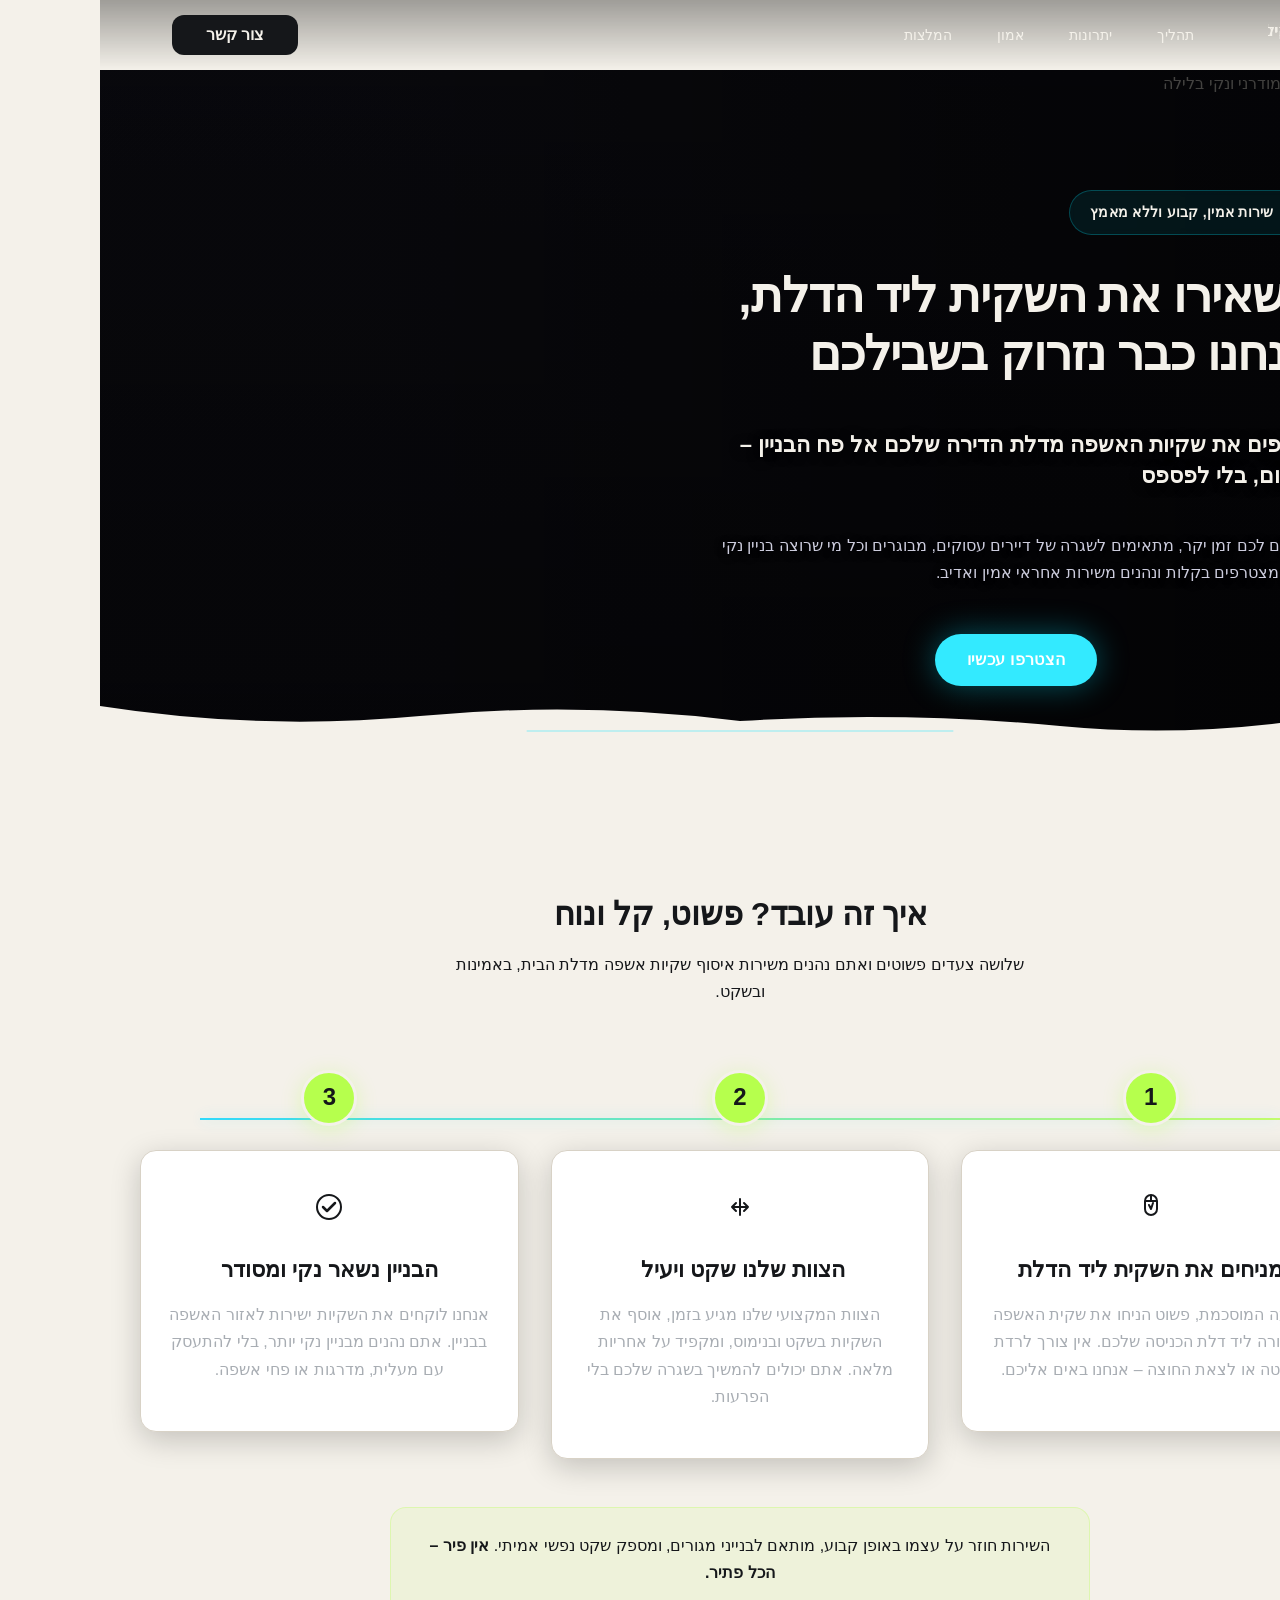
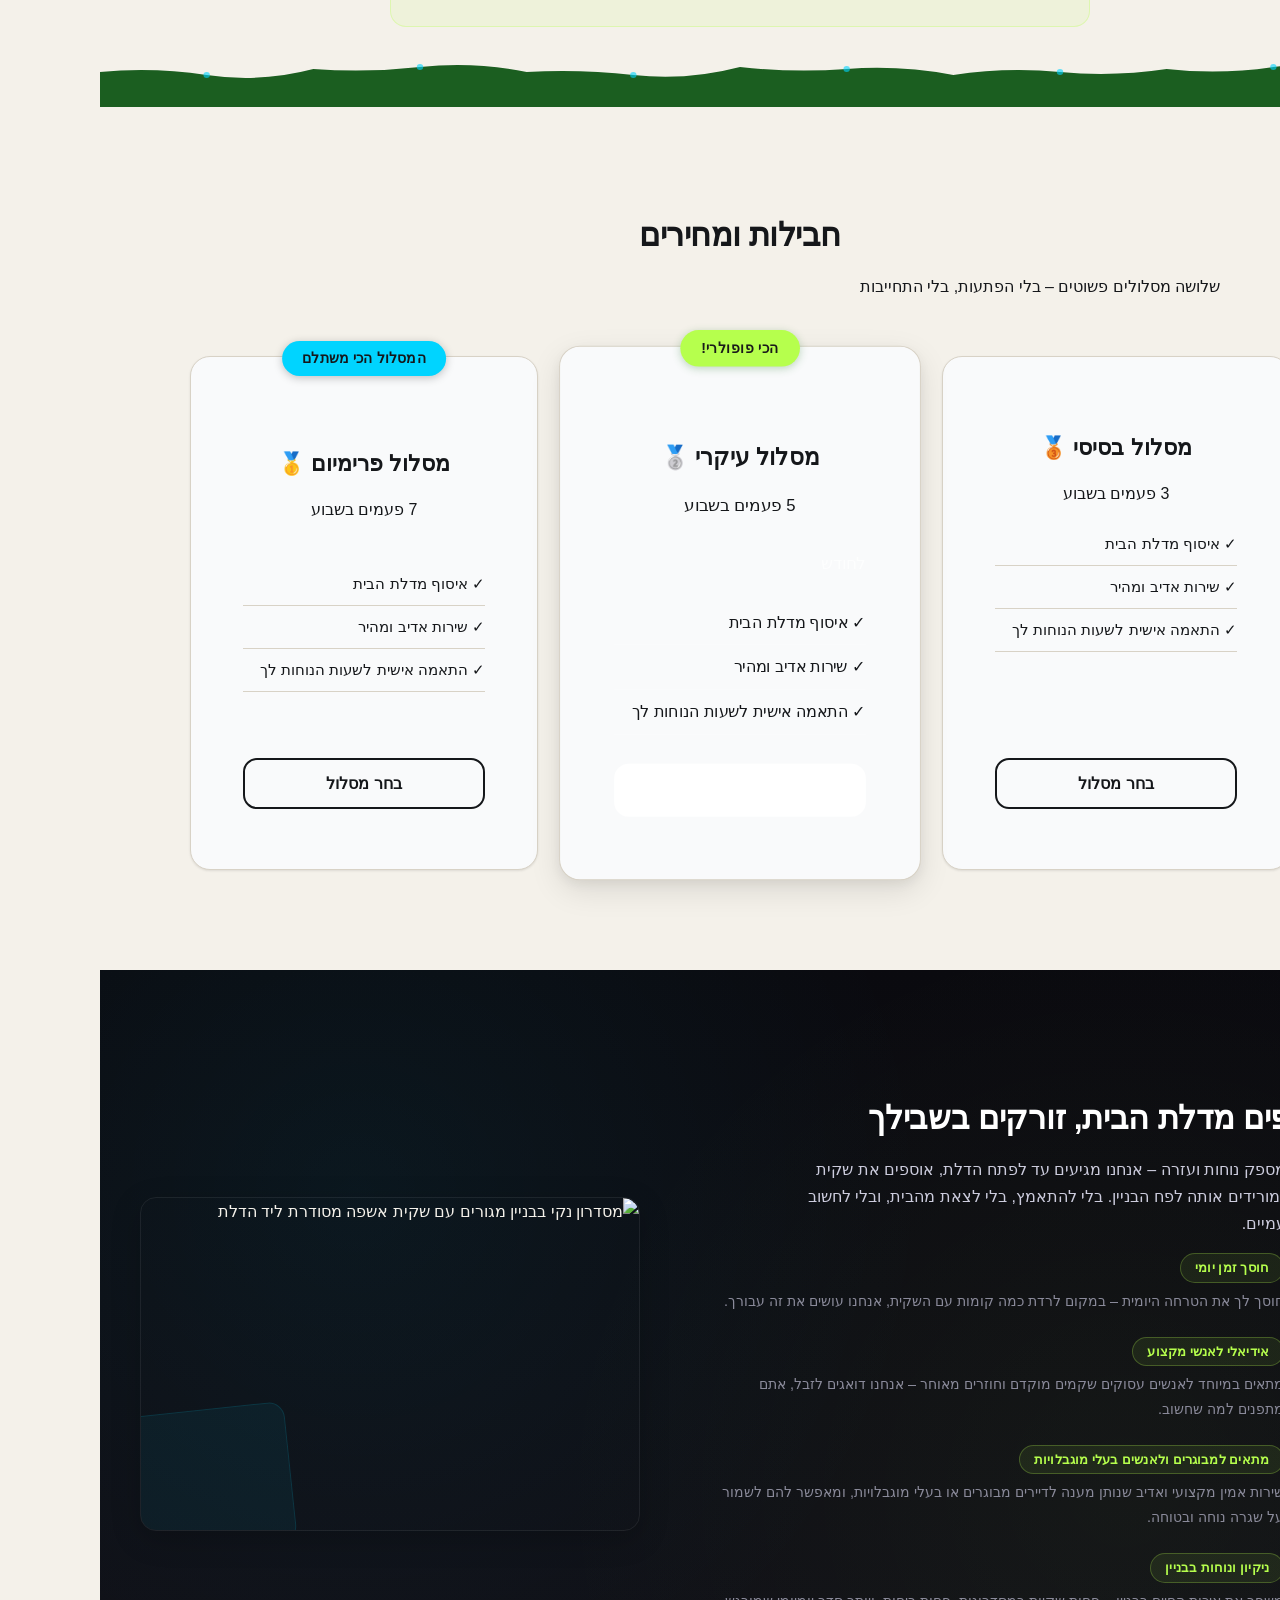
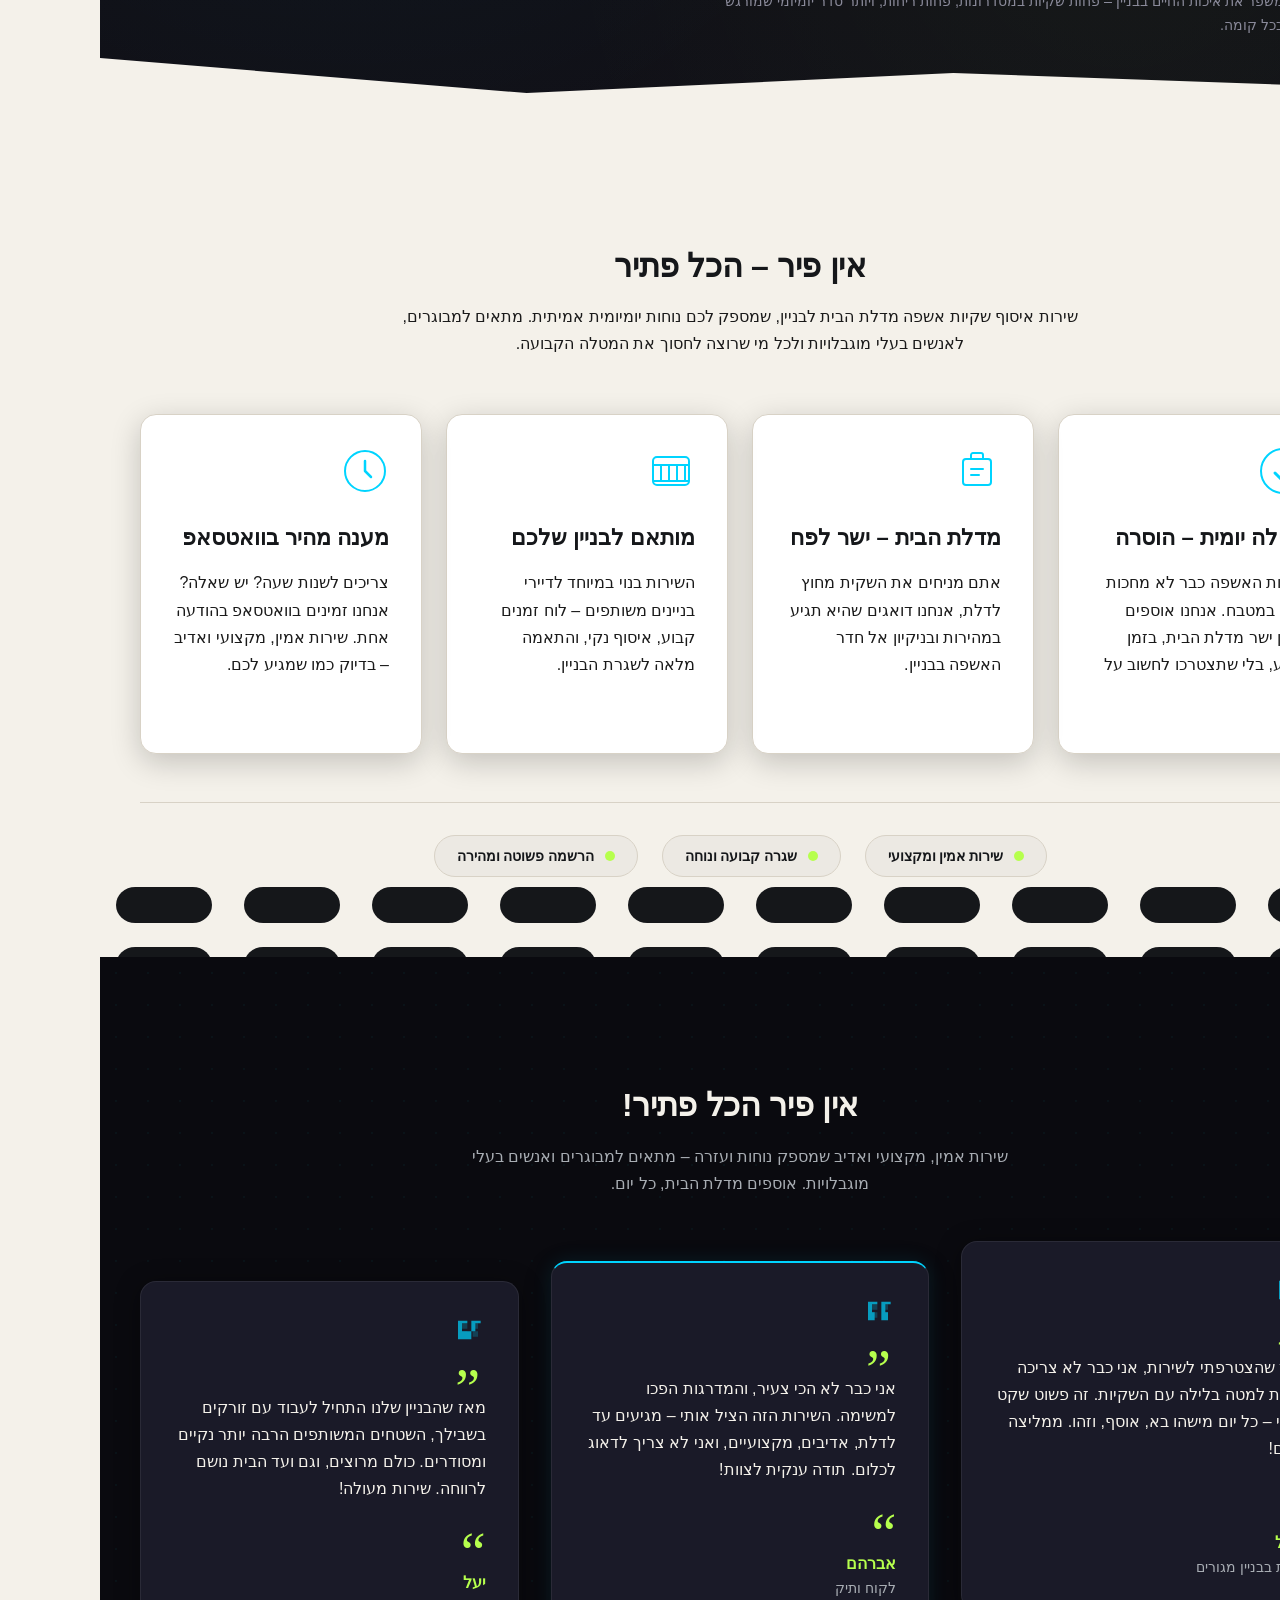
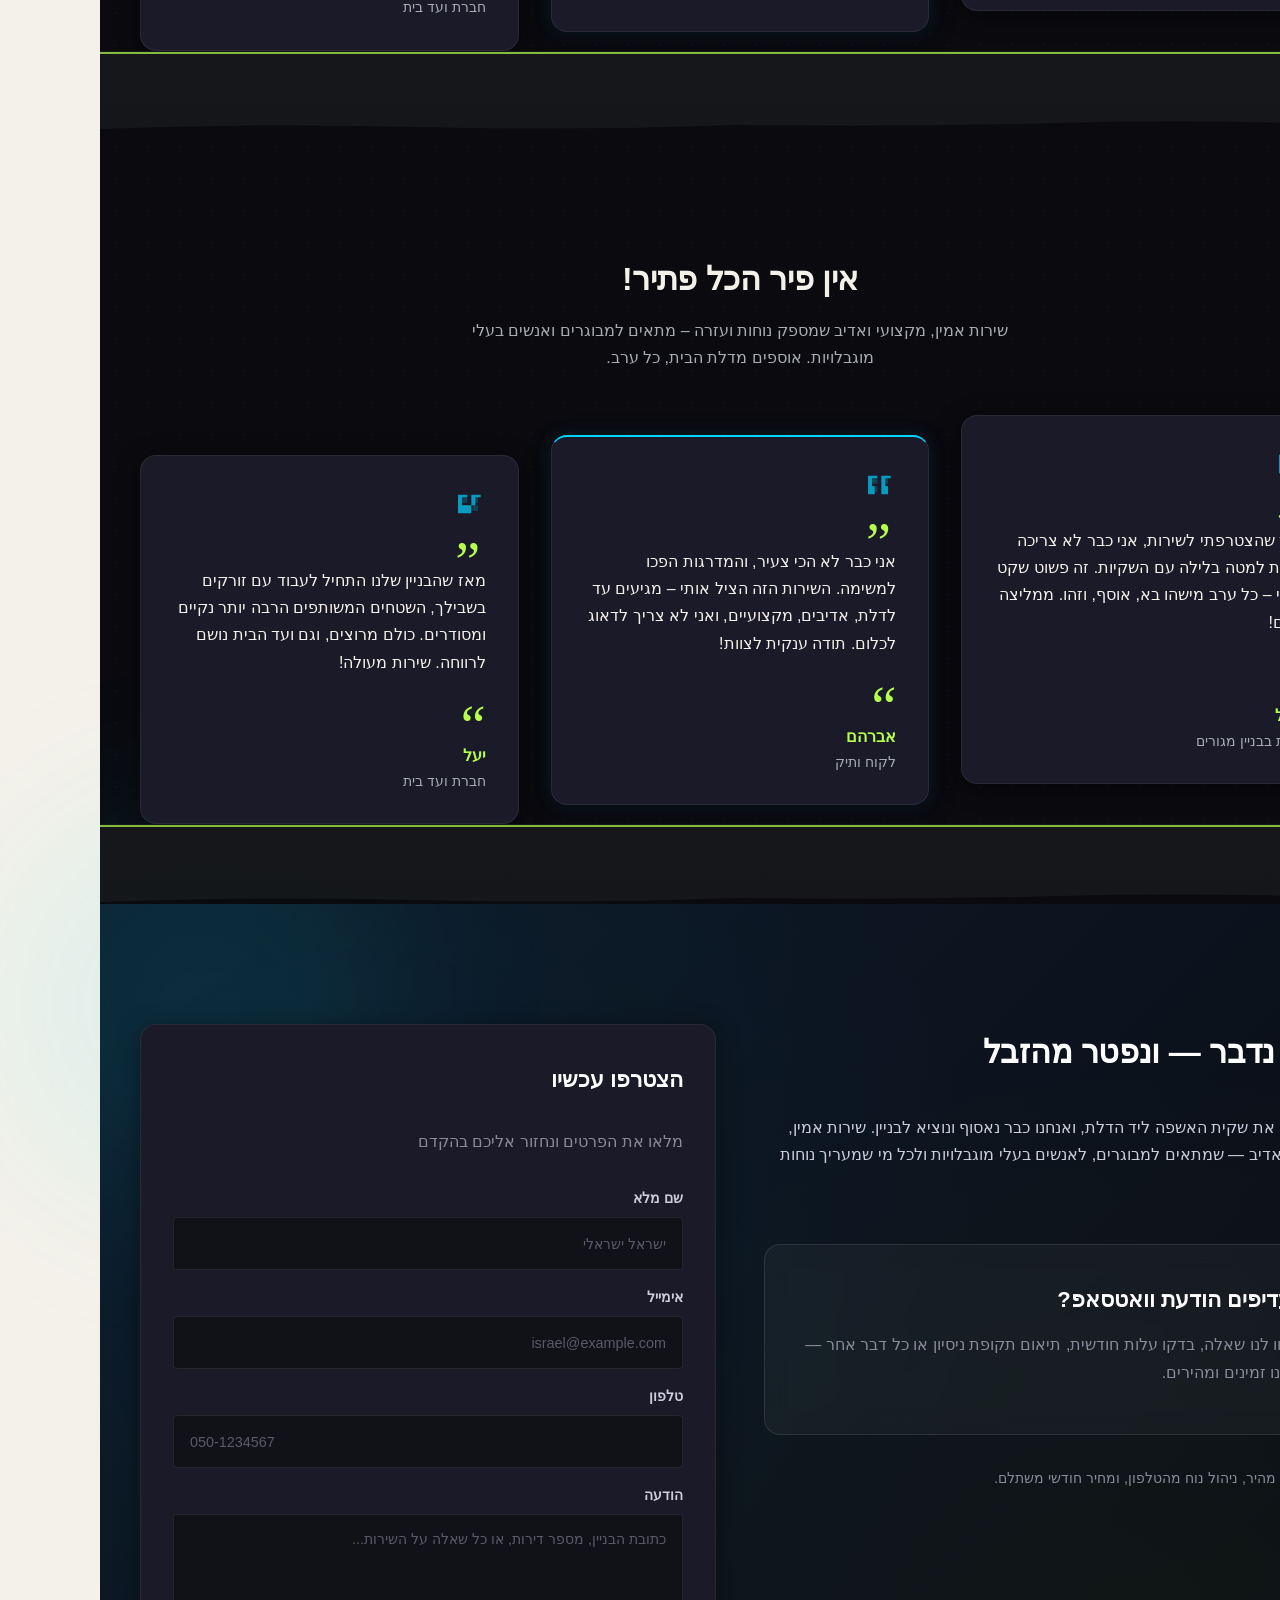
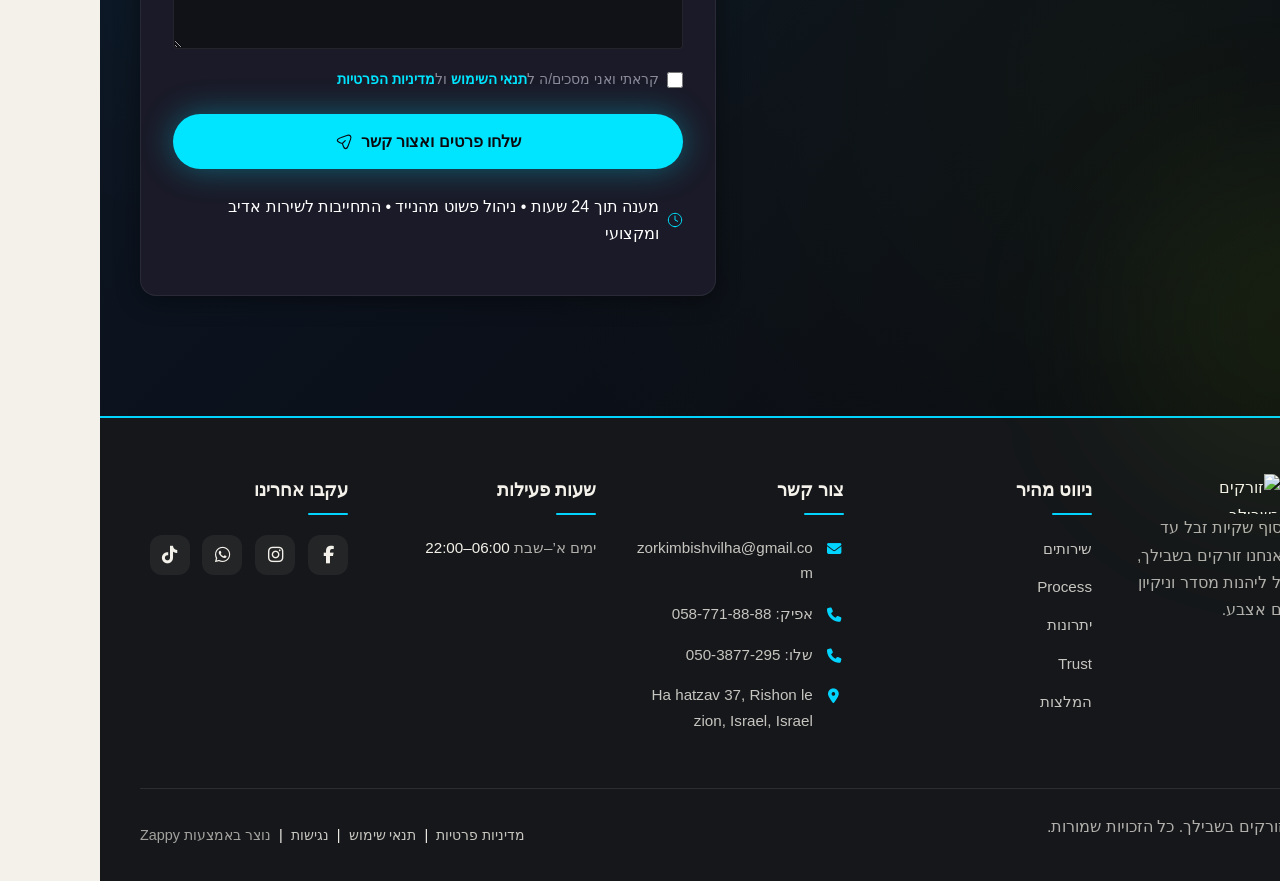
==== commit cb92507a: "Incremental sync: 1 page(s) — update_button" ====
--- a/index.html
+++ b/index.html
@@ -1,6 +1,4 @@
-<!DOCTYPE html>
-<html lang="he" dir="rtl">
-<head>
+<!DOCTYPE html><html lang="he" dir="rtl"><head>
     <meta charset="UTF-8">
     <meta name="viewport" content="width=device-width, initial-scale=1.0">
     <meta name="robots" content="index, follow">
@@ -230,7 +228,13 @@
     <meta name="twitter:description" content="שירות פינוי אשפה מקצועי לבתים, עסקים ובניינים. אוספים מדלת הבית – שירות אמין, מקצועי ואדיב. חבילות משתלמות מ-99₪ לחודש. הצטרפו עוד היום!">
     <script type="application/ld+json">{"@context":"https://schema.org","@graph":[{"@type":"LocalBusiness","@id":"https://zorkim-bishvilecha.zappy5.app#organization","name":"זורקים בשבילך","url":"https://zorkim-bishvilecha.zappy5.app","description":"Zorkim Bishvilcha (We Throw for You) is a convenient home service that collects garbage bags directly from residents' apartment doors and takes them to the building's trash area. The service targets apartment building residents who want to save time and effort on a daily chore. The brand has a practical, friendly, and community-oriented identity, emphasizing ease, reliability, and door-to-door convenience.","address":{"@type":"PostalAddress","streetAddress":"Ha hatzav 37, Rishon le zion, Israel, Israel"},"contactPoint":[{"@type":"ContactPoint","contactType":"customer service","email":"zorkimbishvilha@gmail.com","telephone":"058-771-88-88"}]},{"@type":"WebSite","@id":"https://zorkim-bishvilecha.zappy5.app#website","url":"https://zorkim-bishvilecha.zappy5.app","name":"זורקים בשבילך","publisher":{"@id":"https://zorkim-bishvilecha.zappy5.app#organization"}},{"@type":"ContactPage","@id":"https://zorkim-bishvilecha.zappy5.app#contactpage","url":"https://zorkim-bishvilecha.zappy5.app","name":"זורקים בשבילך – פינוי אשפה מקצועי, מהיר ואדיב","mainEntity":{"@id":"https://zorkim-bishvilecha.zappy5.app#organization"},"potentialAction":{"@type":"CommunicateAction","target":{"@type":"EntryPoint","urlTemplate":"https://zorkim-bishvilecha.zappy5.app/api/email/contact-form","actionPlatform":["http/method=POST"],"contentType":"application/json"},"instrument":[{"@type":"PropertyValue","name":"name","propertyID":"text","valueRequired":true,"description":"ישראל ישראלי"},{"@type":"PropertyValue","name":"email","propertyID":"email","valueRequired":true,"description":"israel@example.com"},{"@type":"PropertyValue","name":"phone","propertyID":"tel","valueRequired":true,"description":"050-1234567"},{"@type":"PropertyValue","name":"message","propertyID":"textarea","valueRequired":true,"description":"כתובת הבניין, מספר דירות, או כל שאלה על השירות..."},{"@type":"PropertyValue","name":"privacy_consent","propertyID":"checkbox","valueRequired":true}]}}]}</script>
     
-    <link rel="stylesheet" href="/styles.css">
+    <style id="zappy-critical-above-fold-css">
+html{box-sizing:border-box;-webkit-text-size-adjust:100%}*,*::before,*::after{box-sizing:inherit}body{margin:0;min-width:320px;overflow-x:clip}img,svg,video{max-width:100%;height:auto}main{display:block}.container{width:min(100% - 32px,1200px);margin-inline:auto}.navbar,nav.navbar,header .navbar,header[role="banner"]{position:relative;z-index:1000;width:100%}.nav-container,.navbar .container{display:flex;align-items:center;justify-content:space-between;min-height:64px}.logo,.logo-link img{display:block;width:35px;height:35px;object-fit:contain}.nav-menu,#navMenu{list-style:none}.fa,.fas,.far,.fab,.fa-solid,.fa-regular,.fa-brands{display:inline-block;min-width:1em;text-align:center}html:not(#zappy-noop)[data-zappy-site-type="ecommerce"] .phone-header-btn,html:not(#zappy-noop) .navbar:has(.nav-ecommerce-icons)>.phone-header-btn{display:none!important;visibility:hidden!important;width:0!important;height:0!important;pointer-events:none!important}.hero-section,.index-hero-section,section[class*="hero"]{position:relative;overflow:hidden;min-height:560px}.hero-bg-wrapper,.hero-bg-image,section[class*="hero"] [class*="hero-bg"]{position:absolute;inset:0;width:100%;height:100%}.hero-bg-wrapper img,.hero-bg-image img,section[class*="hero"] [data-hero-bg],section[class*="hero"] img[data-hero-background="true"]{width:100%!important;height:100%!important;object-fit:cover!important;display:block}.hero-content,section[class*="hero"] .container{position:relative;z-index:2}@media(max-width:768px){:root{--header-height:72px;--total-header-height:72px;--zappy-mobile-menu-top:72px}html[data-zappy-site-type="ecommerce"] body{padding-top:var(--total-header-height,72px)}html[data-zappy-site-type="ecommerce"] body>nav.navbar,html[data-zappy-site-type="ecommerce"] body>.navbar:not(.zappy-catalog-menu){position:fixed!important;top:0;left:0;right:0;z-index:100000;width:100%;margin-bottom:0}.zappy-catalog-menu{position:fixed;top:var(--header-height,72px);left:0;right:0;z-index:99999}.nav-container,.navbar .container{min-height:60px}.nav-menu,#navMenu{max-width:100vw;overflow-x:hidden}.hero-section,.index-hero-section,section[class*="hero"]{min-height:100svh}.hero-bg-wrapper,.hero-bg-image,.hero-scrim{min-height:100svh}}
+</style>
+    <link rel="preload" href="/styles.css" as="style">
+    <link rel="stylesheet" href="/styles.css" media="print" onload="this.media='all'">
+    <noscript><link rel="stylesheet" href="/styles.css"></noscript>
+    
     <script>window.ZAPPY_WEBSITE_ID = "57432423-b008-4875-9ba6-009c581505ef"; window.ZAPPY_API_BASE = "https://api.zappy5.com";</script>
     <link rel="preload" as="image" href="/assets/home-services-hero-upload-1783526937458-zabma6.webp?v=1783526940119" fetchpriority="high">
 
@@ -337,8 +341,12 @@
   <meta name="twitter:card" content="summary_large_image">
   <meta name="twitter:title" content="אין פיר הכל פתיר — אוספים לכם את הזבל מהדלת — זורקים בשבילך">
   <meta name="twitter:description" content="שירות איסוף שקיות זבל ישירות מדלת הדירה שלכם. אין פיר הכל פתיר — אנחנו אוספים מדלת הבית בזמן ובנוחות מקסימלית. שירות אמין, מקצועי ואדיב שמתאים למבוגרים ואנשים בעלי מוגבלויות. מצטרפים עוד היום ומרגישים את ההקלה!">
-  <link rel="stylesheet" href="/styles.css">
-  <link rel="stylesheet" href="https://cdnjs.cloudflare.com/ajax/libs/font-awesome/6.4.0/css/all.min.css">
+  <style id="zappy-critical-above-fold-css">
+html{box-sizing:border-box;-webkit-text-size-adjust:100%}*,*::before,*::after{box-sizing:inherit}body{margin:0;min-width:320px;overflow-x:clip}img,svg,video{max-width:100%;height:auto}main{display:block}.container{width:min(100% - 32px,1200px);margin-inline:auto}.navbar,nav.navbar,header .navbar,header[role="banner"]{position:relative;z-index:1000;width:100%}.nav-container,.navbar .container{display:flex;align-items:center;justify-content:space-between;min-height:64px}.logo,.logo-link img{display:block;width:35px;height:35px;object-fit:contain}.nav-menu,#navMenu{list-style:none}.fa,.fas,.far,.fab,.fa-solid,.fa-regular,.fa-brands{display:inline-block;min-width:1em;text-align:center}html:not(#zappy-noop)[data-zappy-site-type="ecommerce"] .phone-header-btn,html:not(#zappy-noop) .navbar:has(.nav-ecommerce-icons)>.phone-header-btn{display:none!important;visibility:hidden!important;width:0!important;height:0!important;pointer-events:none!important}.hero-section,.index-hero-section,section[class*="hero"]{position:relative;overflow:hidden;min-height:560px}.hero-bg-wrapper,.hero-bg-image,section[class*="hero"] [class*="hero-bg"]{position:absolute;inset:0;width:100%;height:100%}.hero-bg-wrapper img,.hero-bg-image img,section[class*="hero"] [data-hero-bg],section[class*="hero"] img[data-hero-background="true"]{width:100%!important;height:100%!important;object-fit:cover!important;display:block}.hero-content,section[class*="hero"] .container{position:relative;z-index:2}@media(max-width:768px){:root{--header-height:72px;--total-header-height:72px;--zappy-mobile-menu-top:72px}html[data-zappy-site-type="ecommerce"] body{padding-top:var(--total-header-height,72px)}html[data-zappy-site-type="ecommerce"] body>nav.navbar,html[data-zappy-site-type="ecommerce"] body>.navbar:not(.zappy-catalog-menu){position:fixed!important;top:0;left:0;right:0;z-index:100000;width:100%;margin-bottom:0}.zappy-catalog-menu{position:fixed;top:var(--header-height,72px);left:0;right:0;z-index:99999}.nav-container,.navbar .container{min-height:60px}.nav-menu,#navMenu{max-width:100vw;overflow-x:hidden}.hero-section,.index-hero-section,section[class*="hero"]{min-height:100svh}.hero-bg-wrapper,.hero-bg-image,.hero-scrim{min-height:100svh}}
+</style>
+    <link rel="preload" href="/styles.css" as="style">
+    <link rel="stylesheet" href="/styles.css" media="print" onload="this.media='all'">
+    <noscript><link rel="stylesheet" href="/styles.css"></noscript>
   <style>
     .skip-link { position: absolute; top: 0; left: 0; transform: translateY(-200%); padding: 12px 18px; background: var(--bg-dark, #1a1a1a); color: var(--text-light, #fff); font-weight: 600; border-radius: 0 0 8px 0; z-index: 10000; }
     .skip-link:focus { transform: none; outline: 2px solid var(--ring, #fff); outline-offset: 2px; }
@@ -357,9 +365,9 @@
     <link rel="apple-touch-icon" href="/assets/apple-touch-icon.png">
     <!-- Cookie Consent -->
     <link rel="stylesheet" href="https://cdn.jsdelivr.net/npm/vanilla-cookieconsent@3/dist/cookieconsent.css">
-    <script src="https://cdn.jsdelivr.net/npm/vanilla-cookieconsent@3/dist/cookieconsent.umd.js"></script>
+    
     <!-- Mickidum Accessibility Toolbar -->
-    <script src="https://cdn.jsdelivr.net/gh/mickidum/acc_toolbar/acctoolbar/acctoolbar.min.js"></script>
+    
 <a class="skip-link" href="#main">דלג לתוכן הראשי</a>
   <nav class="navbar" dir="rtl">
   <button class="mobile-toggle" id="mobileToggle" aria-label="Menu">
@@ -379,7 +387,7 @@
 
   <div class="nav-container">
     <div class="nav-right-group"><div class="nav-brand">
-      <a href="/" class="logo-link"><img class="logo" src="/assets/home-services-logo-1783528113544-kvtlky.webp?v=1783528114093-5hwcz5" alt="זורקים בשבילך"></a>
+      <a href="/" class="logo-link"><img class="logo" src="/assets/home-services-logo-1783528113544-kvtlky.webp?v=1783528114093-5hwcz5" alt="זורקים בשבילך" decoding="async" width="35" height="35"></a>
     </div><ul class="nav-menu" id="navMenu"><li><a href="#process">תהליך</a></li><li><a href="#benefits">יתרונות</a></li><li><a href="#trust">אמון</a></li><li><a href="#testimonials">המלצות</a></li><li class="mobile-contact-link nav-cta-mobile-item"><a href="#contact" class="nav-cta-btn">צור קשר</a></li></ul></div>
     
     
@@ -849,7 +857,7 @@
   <main id="main">
     <section data-band-index="0" id="hero" class="index-hero-section" data-layout-spec="בית-hero" data-hero-type="fullscreen-scrim">
   <!-- Background Image -->
-  <div data-zappy-zoom-wrapper="true" data-element-id="img-1783525995889-4rbml3uwg" data-element-type="image" data-zappy-zoom-wrapper-width-mode="full" style="position: absolute !important; top: 0px !important; left: 0px !important; width: 100% !important; height: 100% !important; max-width: none !important; margin-left: 0px !important; margin-right: 0px !important; z-index: 1 !important; overflow: hidden !important;" data-zappy-zoom-clip="true" data-zappy-wrapper-margins-applied="true" data-zappy-zoom-wrapper-width="393px" data-zappy-zoom-wrapper-height="683px" data-zappy-zoom-wrapper-align="center"><img loading="eager" fetchpriority="high" decoding="async" data-hero-bg="true" data-placeholder="index-hero-image-1" data-context="A clean modern apartment hallway at night, soft wall lighting, apartment doors, discreet atmosphere, no clutter, cinematic depth of field, low-light premium residential feel" width="1200" height="600" src="/assets/home-services-hero-upload-1783526937458-zabma6.webp?v=1783526940119" alt="מסדרון בניין מודרני ונקי בלילה" class="hero-bg-image" data-hero-background="true" data-element-type="image" data-element-id="img-1783525995889-4rbml3uwg" style="object-position: 50% 33% !important; pointer-events: auto !important; margin: 0px !important; position: absolute !important; left: 0% !important; top: 0% !important; width: 100% !important; height: 100% !important; max-width: none !important; max-height: none !important; display: block !important; object-fit: cover !important;" data-zappy-zoom="1" data-zappy-original-width="393" data-zappy-original-height="683" data-zappy-object-position="50% 33%"></div>
+  <div data-zappy-zoom-wrapper="true" data-element-id="img-1783525995889-4rbml3uwg" data-element-type="image" data-zappy-zoom-wrapper-width-mode="full" style="position: absolute !important; top: 0px !important; left: 0px !important; width: 100% !important; height: 100% !important; max-width: none !important; margin-left: 0px !important; margin-right: 0px !important; z-index: 1 !important; overflow: hidden !important;" data-zappy-zoom-clip="true" data-zappy-wrapper-margins-applied="true" data-zappy-zoom-wrapper-width="393px" data-zappy-zoom-wrapper-height="683px" data-zappy-zoom-wrapper-align="center"><img loading="eager" fetchpriority="high" data-hero-bg="true" data-placeholder="index-hero-image-1" data-context="A clean modern apartment hallway at night, soft wall lighting, apartment doors, discreet atmosphere, no clutter, cinematic depth of field, low-light premium residential feel" width="1200" height="600" src="/assets/home-services-hero-upload-1783526937458-zabma6.webp?v=1783526940119" alt="מסדרון בניין מודרני ונקי בלילה" class="hero-bg-image" data-hero-background="true" data-element-type="image" data-element-id="img-1783525995889-4rbml3uwg" style="object-position: 50% 33% !important; pointer-events: auto !important; margin: 0px !important; position: absolute !important; left: 0% !important; top: 0% !important; width: 100% !important; height: 100% !important; max-width: none !important; max-height: none !important; display: block !important; object-fit: cover !important;" data-zappy-zoom="1" data-zappy-original-width="393" data-zappy-original-height="683" data-zappy-object-position="50% 33%" decoding="async"></div>
 
   <!-- Scrim Overlay -->
   <div class="hero-scrim" aria-hidden="true"></div>
@@ -866,10 +874,10 @@
     <h1>תשאירו את השקית ליד הדלת,<br>אנחנו כבר נזרוק בשבילכם</h1>
 
     <!-- Supporting Subtitle -->
-    <h3 >אוספים את שקיות האשפה מדלת הדירה שלכם אל פח הבניין – כל יום, בלי לפספס</h3>
+    <h3 style="">אוספים את שקיות האשפה מדלת הדירה שלכם אל פח הבניין – כל יום, בלי לפספס</h3>
 
     <!-- Body Paragraph -->
-    <p >חוסכים לכם זמן יקר, מתאימים לשגרה של דיירים עסוקים, מבוגרים וכל מי שרוצה בניין נקי יותר. מצטרפים בקלות ונהנים משירות אחראי אמין ואדיב.</p>
+    <p style="">חוסכים לכם זמן יקר, מתאימים לשגרה של דיירים עסוקים, מבוגרים וכל מי שרוצה בניין נקי יותר. מצטרפים בקלות ונהנים משירות אחראי אמין ואדיב.</p>
 
     <!-- CTA Buttons -->
     <div class="hero-ctas" style="text-align: center !important; display: flex !important; justify-content: center !important; align-items: flex-start !important; width: 100% !important;">
@@ -932,8 +940,8 @@
                             <path d="M8 16H24M8 16L12 12M8 16L12 20M24 16L20 12M24 16L20 20M16 8V24" stroke="currentColor" stroke-width="2" stroke-linecap="round" stroke-linejoin="round"></path>
                         </svg>
                     </div>
-                    <h3 class="step-title" >הצוות שלנו שקט ויעיל&nbsp;</h3>
-                    <p class="step-description" >הצוות המקצועי שלנו מגיע בזמן, אוסף את השקיות בשקט ובנימוס, ומקפיד על אחריות מלאה. אתם יכולים להמשיך בשגרה שלכם בלי הפרעות.</p>
+                    <h3 class="step-title" style="">הצוות שלנו שקט ויעיל&nbsp;</h3>
+                    <p class="step-description" style="">הצוות המקצועי שלנו מגיע בזמן, אוסף את השקיות בשקט ובנימוס, ומקפיד על אחריות מלאה. אתם יכולים להמשיך בשגרה שלכם בלי הפרעות.</p>
                 </div>
             </div>
 
@@ -986,11 +994,11 @@
       <!-- Package 1 - Basic -->
       <article class="zrk-pricing-card" aria-labelledby="package-basic" data-grid-item-index="0">
         <div class="zrk-pricing-card-inner" style="justify-content: flex-end; width: 100%; margin-left: 0px; margin-right: 0px; text-align: end;">
-          <h3 id="package-basic" class="zrk-pricing-card-title" >מסלול בסיסי 🥉</h3>
+          <h3 id="package-basic" class="zrk-pricing-card-title" style="">מסלול בסיסי 🥉</h3>
           <p class="zrk-pricing-frequency" style="color: rgb(21, 23, 26) !important;">3 פעמים בשבוע</p>
           
-          <ul class="zrk-pricing-features" aria-label="תכונות המסלול" ><li>✓ איסוף מדלת הבית</li><li>✓ שירות אדיב ומהיר&nbsp;</li><li>✓ התאמה אישית לשעות הנוחות לך</li></ul>
-          <button class="zrk-pricing-btn btn btn-outline btn-secondary" aria-label="בחר מסלול בסיסי" data-element-type="button" data-element-id="btn-1783531029607-tpiw1ooep" data-native-element="true" style="outline: currentcolor; border-color: var(--primary-color, var(--primary, #8B0000)) !important; color: var(--primary-color, var(--primary, #8B0000)) !important; background-color: transparent !important; background-image: none !important;">בחר מסלול</button>
+          <ul class="zrk-pricing-features" aria-label="תכונות המסלול" style=""><li>✓ איסוף מדלת הבית</li><li>✓ שירות אדיב ומהיר&nbsp;</li><li>✓ התאמה אישית לשעות הנוחות לך</li></ul>
+          <button class="zrk-pricing-btn btn btn-outline btn-secondary" aria-label="בחר מסלול בסיסי" data-element-type="button" data-element-id="btn-1783531029607-tpiw1ooep" data-native-element="true" style="outline: currentcolor; border-color: var(--primary-color, var(--primary, #8B0000)) !important; color: var(--primary-color, var(--primary, #8B0000)) !important; cursor: text !important; background-color: transparent !important; background-image: none !important;">בחר מסלול</button>
         </div>
       </article>
 
@@ -1000,11 +1008,11 @@
         </p><div class="zrk-pricing-card-inner">
           <h3 id="package-main" class="zrk-pricing-card-title" style="color: rgb(21, 23, 26) !important;">מסלול עיקרי 🥈</h3>
           <p class="zrk-pricing-frequency" style="color: rgb(21, 23, 26) !important;">5 פעמים בשבוע</p>
-          <div class="zrk-pricing-price-wrap" >
+          <div class="zrk-pricing-price-wrap" style="">
             
             <span class="zrk-pricing-promo" style="color: rgb(21, 23, 26) !important;"><span class="zrk-pricing-period">לחודש</span></span>
           </div>
-          <ul class="zrk-pricing-features" aria-label="תכונות המסלול" ><li style="color: rgb(21, 23, 26) !important;">✓ איסוף מדלת הבית</li><li style="color: rgb(21, 23, 26) !important;">✓ שירות אדיב ומהיר</li><li style="color: rgb(21, 23, 26) !important;">✓ התאמה אישית לשעות הנוחות לך</li></ul>
+          <ul class="zrk-pricing-features" aria-label="תכונות המסלול" style=""><li style="color: rgb(21, 23, 26) !important;">✓ איסוף מדלת הבית</li><li style="color: rgb(21, 23, 26) !important;">✓ שירות אדיב ומהיר</li><li style="color: rgb(21, 23, 26) !important;">✓ התאמה אישית לשעות הנוחות לך</li></ul>
           <button class="zrk-pricing-btn zrk-pricing-btn--accent btn btn-primary" aria-label="בחר מסלול עיקרי" data-element-type="button" data-element-id="btn-1783531029607-ahflu0p7q" data-native-element="true" style="outline: none; border-color: rgb(255, 255, 255) !important; color: rgb(255, 255, 255) !important; background-color: rgb(255, 255, 255) !important; background-image: none !important;">בחר מסלול</button>
         </div>
       </article>
@@ -1019,7 +1027,7 @@
             
             
           </div>
-          <ul class="zrk-pricing-features" aria-label="תכונות המסלול" ><li>✓ איסוף מדלת הבית</li><li>✓ שירות אדיב ומהיר</li><li>✓ התאמה אישית לשעות הנוחות לך</li></ul>
+          <ul class="zrk-pricing-features" aria-label="תכונות המסלול" style=""><li>✓ איסוף מדלת הבית</li><li>✓ שירות אדיב ומהיר</li><li>✓ התאמה אישית לשעות הנוחות לך</li></ul>
           <button class="zrk-pricing-btn btn btn-outline btn-secondary" aria-label="בחר מסלול פרימיום" data-element-type="button" data-element-id="btn-1783531029607-racn0ymaj" data-native-element="true" style="outline: none; border-color: var(--primary-color, var(--primary, #8B0000)) !important; color: var(--primary-color, var(--primary, #8B0000)) !important; background-color: transparent !important; background-image: none !important;">בחר מסלול</button>
         </div>
       </article>
@@ -1093,7 +1101,7 @@
     <!-- Imagery Column (END = LEFT in RTL) -->
     <div class="index-benefits-media">
       <div class="media-frame">
-        <img loading="lazy" decoding="async" data-placeholder="index-benefits-image-1" data-context="A clean, well-lit apartment corridor with a neatly tied white trash bag placed beside a modern apartment door. The lighting is warm and inviting, the floor is polished, and the atmosphere feels calm, premium, and trustworthy – like a concierge service for a residential building." width="600" height="400" src="/assets/site-index-benefits-image-1.webp" alt="מסדרון נקי בבניין מגורים עם שקית אשפה מסודרת ליד הדלת">
+        <img loading="lazy" decoding="async" data-placeholder="index-benefits-image-1" data-context="A clean, well-lit apartment corridor with a neatly tied white trash bag placed beside a modern apartment door. The lighting is warm and inviting, the floor is polished, and the atmosphere feels calm, premium, and trustworthy – like a concierge service for a residential building." width="600" height="400" src="/assets/site-index-benefits-image-1.webp" alt="מסדרון נקי בבניין מגורים עם שקית אשפה מסודרת ליד הדלת" fetchpriority="low">
         <!-- Decorative translucent backplate peeking from END-bottom (LEFT-bottom in RTL) -->
         <div class="media-backplate" aria-hidden="true"></div>
       </div>
@@ -1207,8 +1215,8 @@
   <div class="index-testimonials-section__container">
     <!-- Intro Block -->
     <div class="index-testimonials-section__intro">
-      <h2 class="index-testimonials-section__title" >אין פיר הכל פתיר!</h2>
-      <p class="index-testimonials-section__subtitle" >שירות אמין, מקצועי ואדיב שמספק נוחות ועזרה – מתאים למבוגרים ואנשים בעלי מוגבלויות. אוספים מדלת הבית, כל יום.</p>
+      <h2 class="index-testimonials-section__title" style="">אין פיר הכל פתיר!</h2>
+      <p class="index-testimonials-section__subtitle" style="">שירות אמין, מקצועי ואדיב שמספק נוחות ועזרה – מתאים למבוגרים ואנשים בעלי מוגבלויות. אוספים מדלת הבית, כל יום.</p>
     </div>
 
     <!-- Testimonials Grid -->
@@ -1222,7 +1230,7 @@
           </svg>
         </div>
         <blockquote class="index-testimonials-section__quote">
-          <p >מאז שהצטרפתי לשירות, אני כבר לא צריכה לרדת למטה בלילה עם השקיות. זה פשוט שקט נפשי – כל יום מישהו בא, אוסף, וזהו. ממליצה בחום!</p>
+          <p style="">מאז שהצטרפתי לשירות, אני כבר לא צריכה לרדת למטה בלילה עם השקיות. זה פשוט שקט נפשי – כל יום מישהו בא, אוסף, וזהו. ממליצה בחום!</p>
         </blockquote>
         <footer class="index-testimonials-section__author">
           <span class="index-testimonials-section__author-name">מיכל</span>
@@ -1284,7 +1292,7 @@
   <div class="index-testimonials-section__container">
     <!-- Intro Block -->
     <div class="index-testimonials-section__intro">
-      <h2 class="index-testimonials-section__title" >אין פיר הכל פתיר!</h2>
+      <h2 class="index-testimonials-section__title" style="">אין פיר הכל פתיר!</h2>
       <p class="index-testimonials-section__subtitle">שירות אמין, מקצועי ואדיב שמספק נוחות ועזרה – מתאים למבוגרים ואנשים בעלי מוגבלויות. אוספים מדלת הבית, כל ערב.</p>
     </div>
 
@@ -1299,7 +1307,7 @@
           </svg>
         </div>
         <blockquote class="index-testimonials-section__quote">
-          <p >מאז שהצטרפתי לשירות, אני כבר לא צריכה לרדת למטה בלילה עם השקיות. זה פשוט שקט נפשי – כל ערב מישהו בא, אוסף, וזהו. ממליצה בחום!</p>
+          <p style="">מאז שהצטרפתי לשירות, אני כבר לא צריכה לרדת למטה בלילה עם השקיות. זה פשוט שקט נפשי – כל ערב מישהו בא, אוסף, וזהו. ממליצה בחום!</p>
         </blockquote>
         <footer class="index-testimonials-section__author">
           <span class="index-testimonials-section__author-name">מיכל</span>
@@ -1441,7 +1449,7 @@
     <div class="footer-top">
       <!-- Company Info -->
       <div class="footer-col footer-company-col">
-        <div data-zappy-zoom-wrapper="true" data-element-id="img-1783527785239-a6nzws763" data-element-type="image" data-zappy-zoom-wrapper-width="88px" data-zappy-zoom-wrapper-height="40px" data-zappy-zoom-wrapper-width-mode="px" data-zappy-zoom-wrapper-align="center" style="position: relative !important; overflow: hidden !important; width: 88px !important; max-width: 100% !important; margin-left: auto !important; margin-right: auto !important; height: 40px !important; display: block !important;" data-zappy-zoom-clip="true" data-zappy-wrapper-margins-applied="true"><img src="/assets/home-services-service-1783527847273-y6lc7q.webp?v=1783527849512" alt="זורקים בשבילך" class="logo" data-element-type="image" data-element-id="img-1783527785239-a6nzws763" data-zappy-footer-image="true" style="object-position: 50% 50% !important; border-radius: 8px; object-fit: cover !important; width: 100% !important; height: 100% !important; max-width: none !important; display: block !important; margin: 0px !important; left: 0% !important; top: 0% !important; max-height: none !important;" data-zappy-object-position="50% 50%" data-zappy-zoom="1"></div>
+        <div data-zappy-zoom-wrapper="true" data-element-id="img-1783527785239-a6nzws763" data-element-type="image" data-zappy-zoom-wrapper-width="88px" data-zappy-zoom-wrapper-height="40px" data-zappy-zoom-wrapper-width-mode="px" data-zappy-zoom-wrapper-align="center" style="position: relative !important; overflow: hidden !important; width: 88px !important; max-width: 100% !important; margin-left: auto !important; margin-right: auto !important; height: 40px !important; display: block !important;" data-zappy-zoom-clip="true" data-zappy-wrapper-margins-applied="true"><img src="/assets/home-services-service-1783527847273-y6lc7q.webp?v=1783527849512" alt="זורקים בשבילך" class="logo" data-element-type="image" data-element-id="img-1783527785239-a6nzws763" data-zappy-footer-image="true" style="object-position: 50% 50% !important; border-radius: 8px; object-fit: cover !important; width: 100% !important; height: 100% !important; max-width: none !important; display: block !important; margin: 0px !important; left: 0% !important; top: 0% !important; max-height: none !important;" data-zappy-object-position="50% 50%" data-zappy-zoom="1" decoding="async" width="35" height="35"></div>
         <p class="company-desc">שירות איסוף שקיות זבל עד הדלת – אנחנו זורקים בשבילך, כדי שתוכל ליהנות מסדר וניקיון בלי להרים אצבע.</p>
       </div>
 
@@ -1523,6 +1531,10 @@
     <div data-integration="accessibility:toolbar"></div>
 
     <script src="/script.js"></script>
+
+    <script id="zappy-font-awesome-loader">
+(function(){if(window.__zappyFontAwesomeLoader)return;window.__zappyFontAwesomeLoader=true;var href='https://cdnjs.cloudflare.com/ajax/libs/font-awesome/6.4.0/css/all.min.css';function load(){if(document.querySelector('link[href*="font-awesome"][href*="all.min.css"]'))return;var l=document.createElement('link');l.rel='stylesheet';l.href=href;l.crossOrigin='anonymous';l.referrerPolicy='no-referrer';document.head.appendChild(l);}function schedule(){if('requestIdleCallback'in window){requestIdleCallback(load,{timeout:5000});}else{setTimeout(load,3500);}}['pointerdown','keydown','touchstart','mouseover'].forEach(function(evt){window.addEventListener(evt,load,{once:true,passive:true});});schedule();})();
+</script>
 
     <script id="zappy-mobile-submenu-script">
     (function() {
@@ -1771,5 +1783,4 @@
       else setTimeout(init,50);
     })();
     </script>
-</body>
-</html>+</body></html>
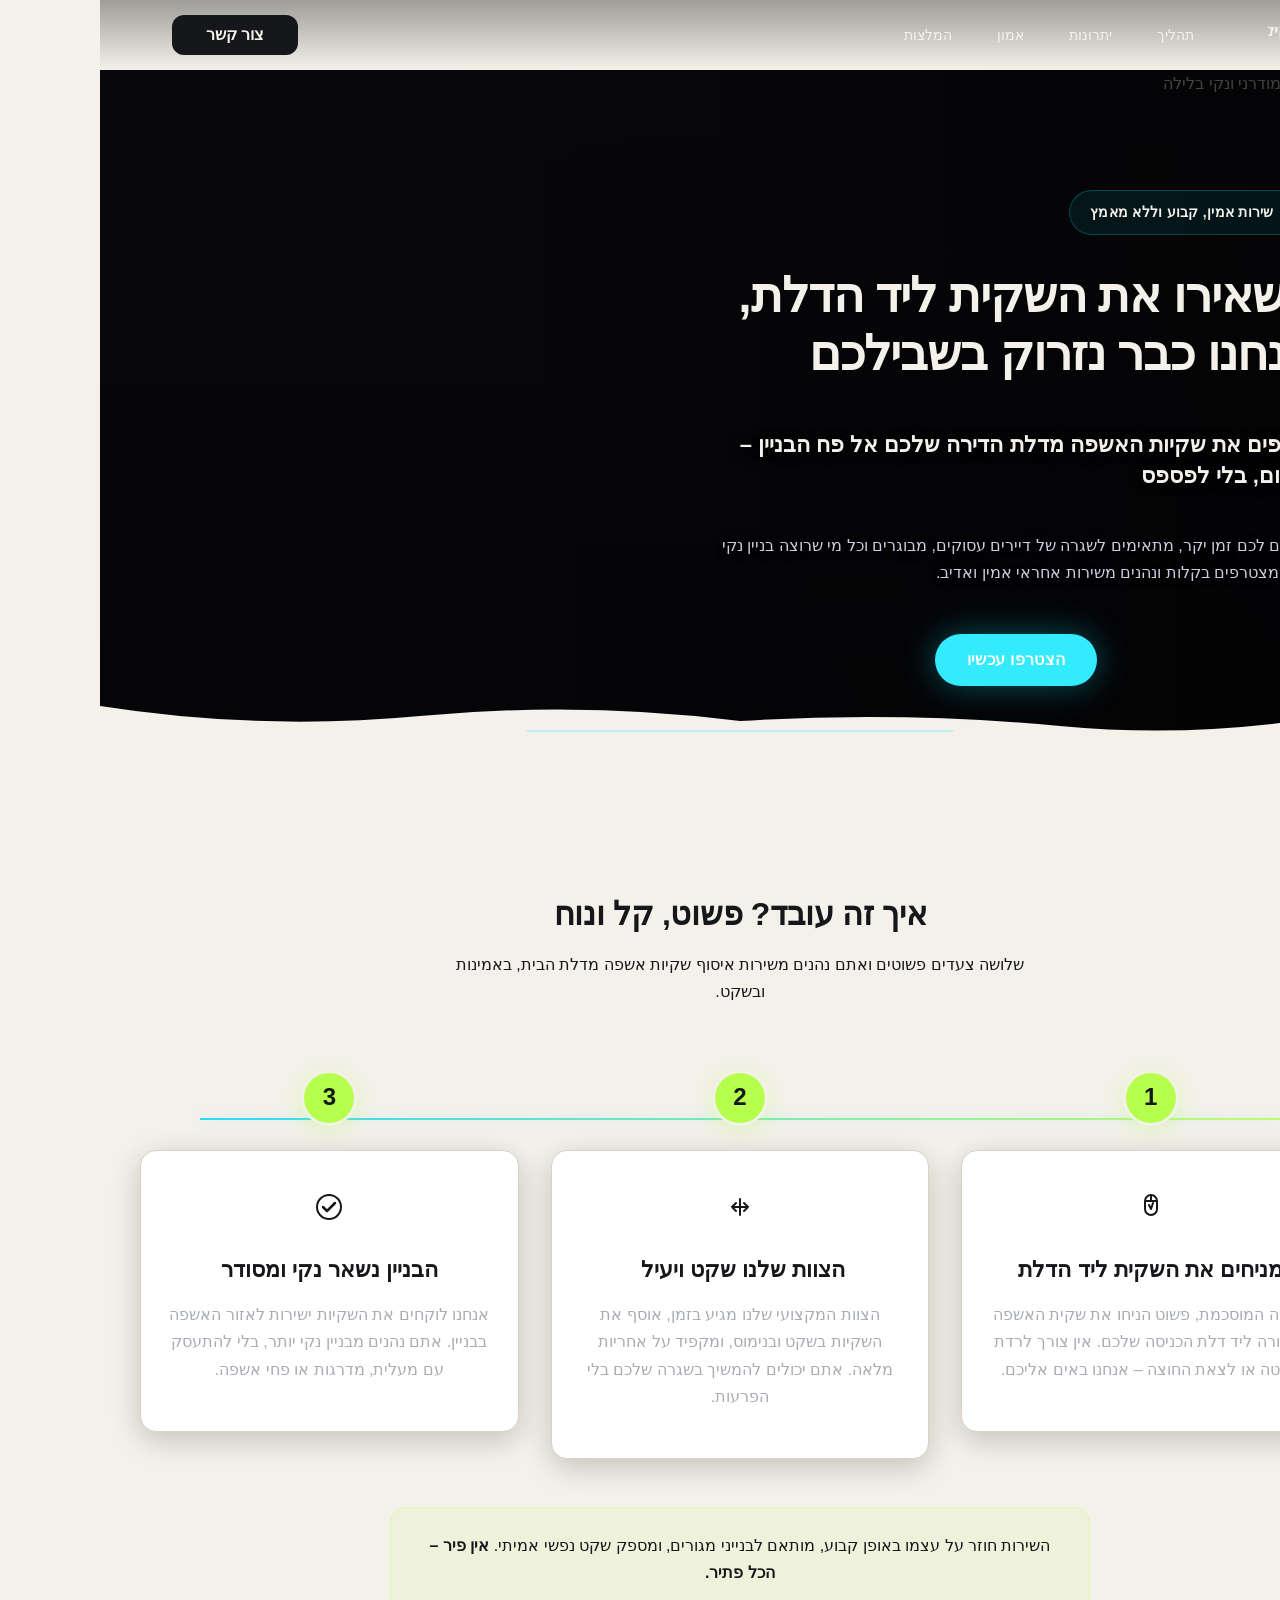
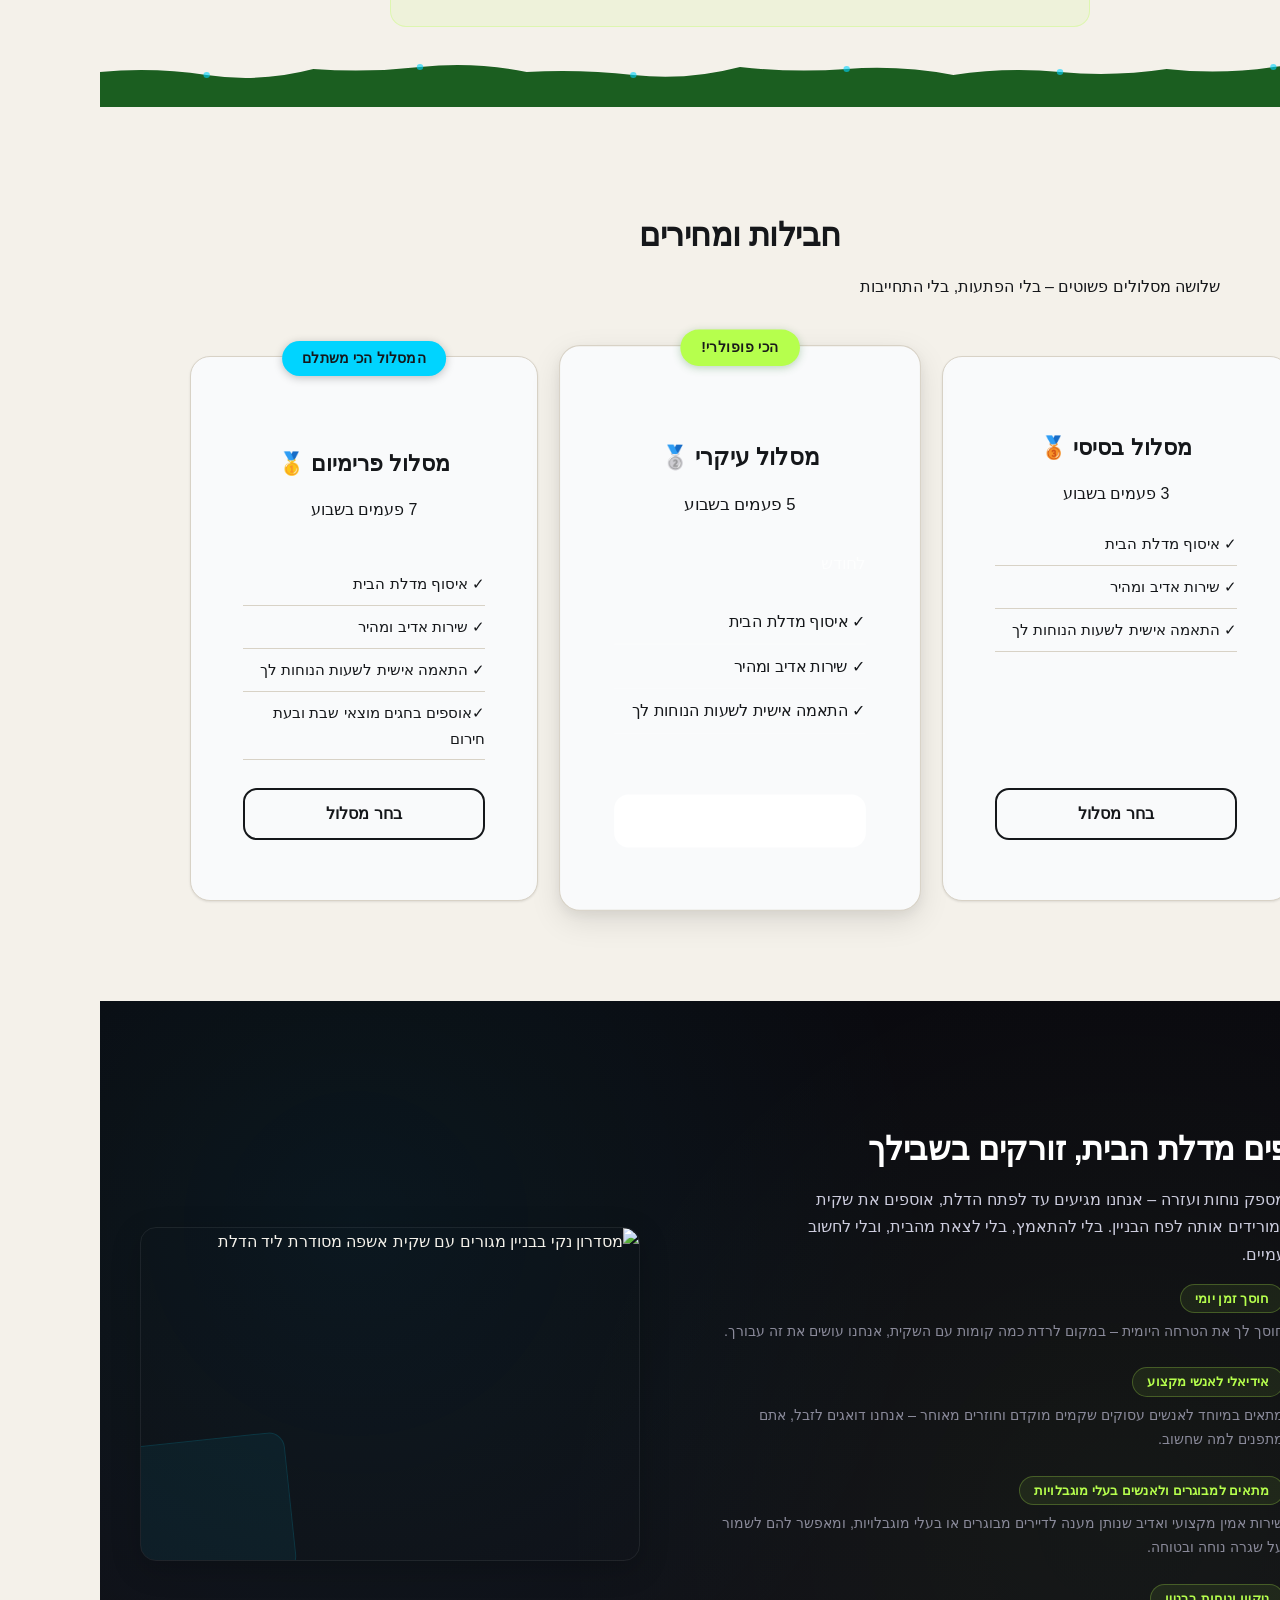
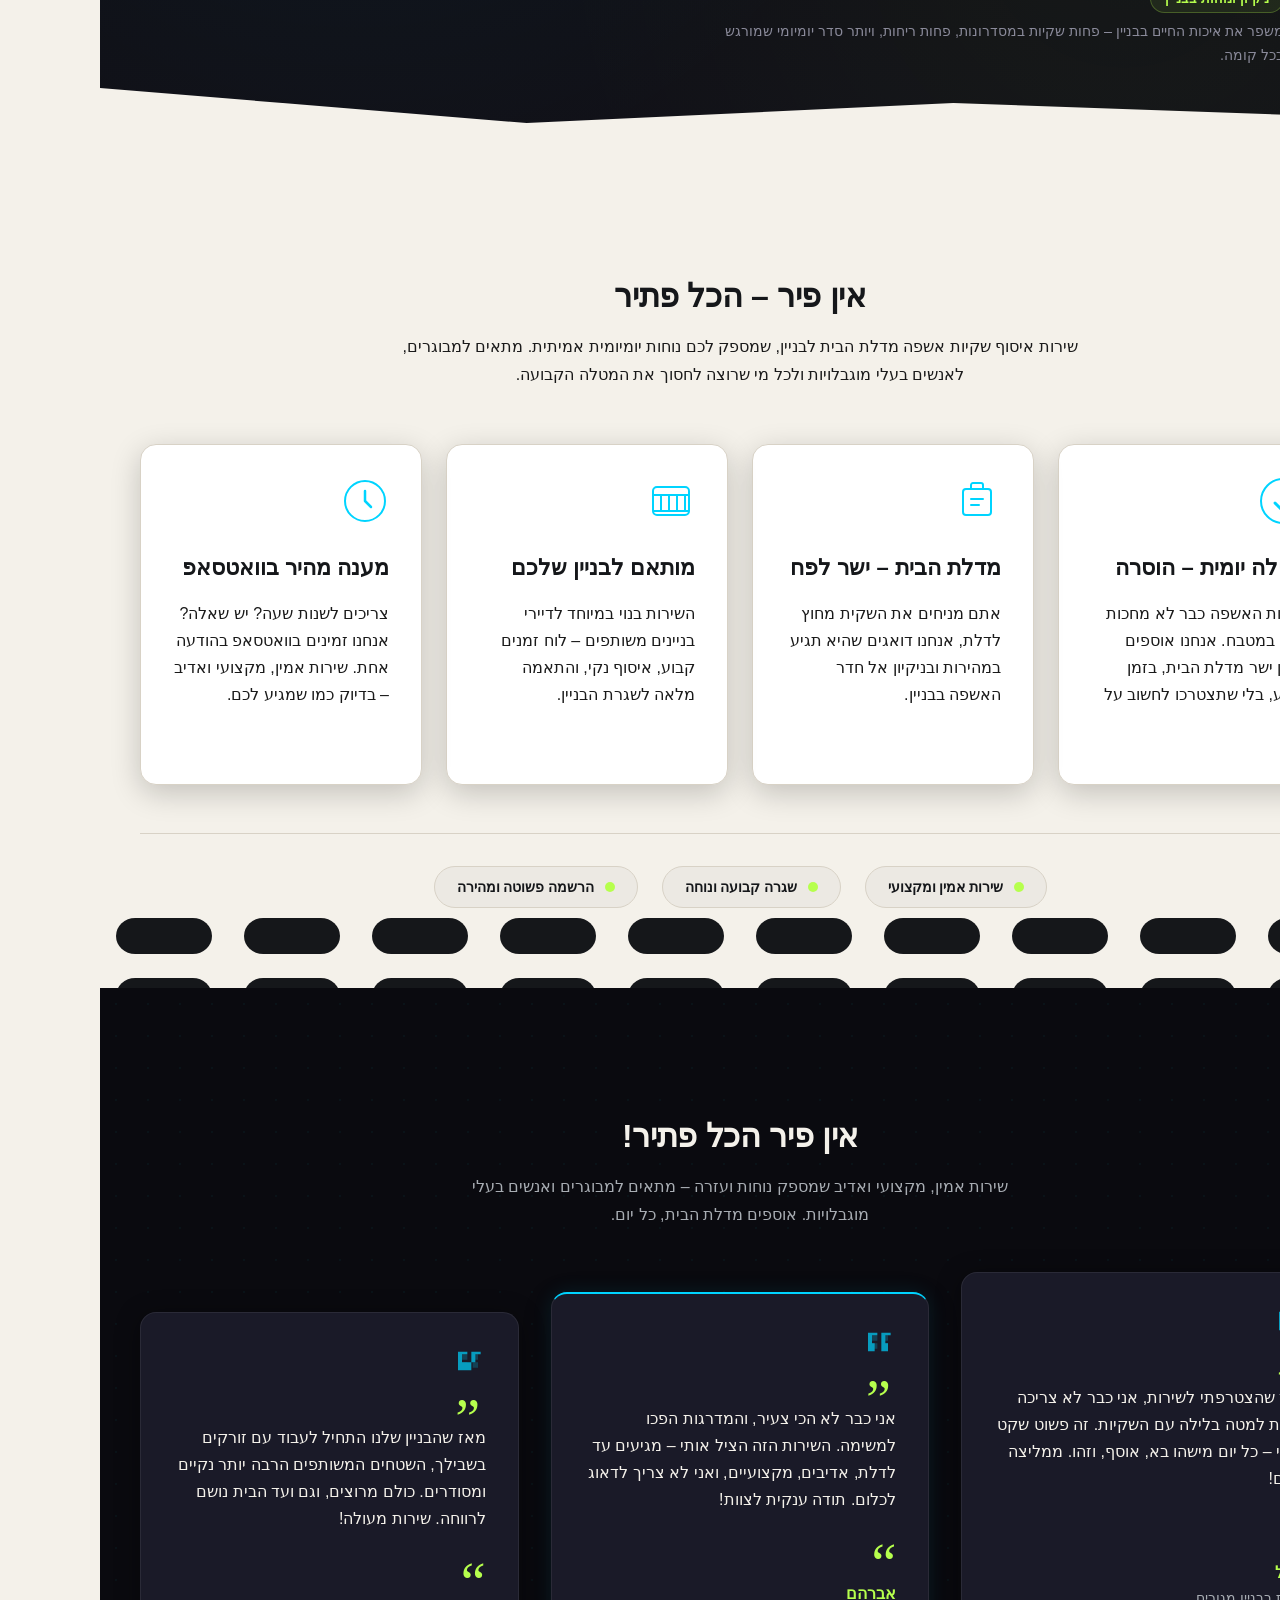
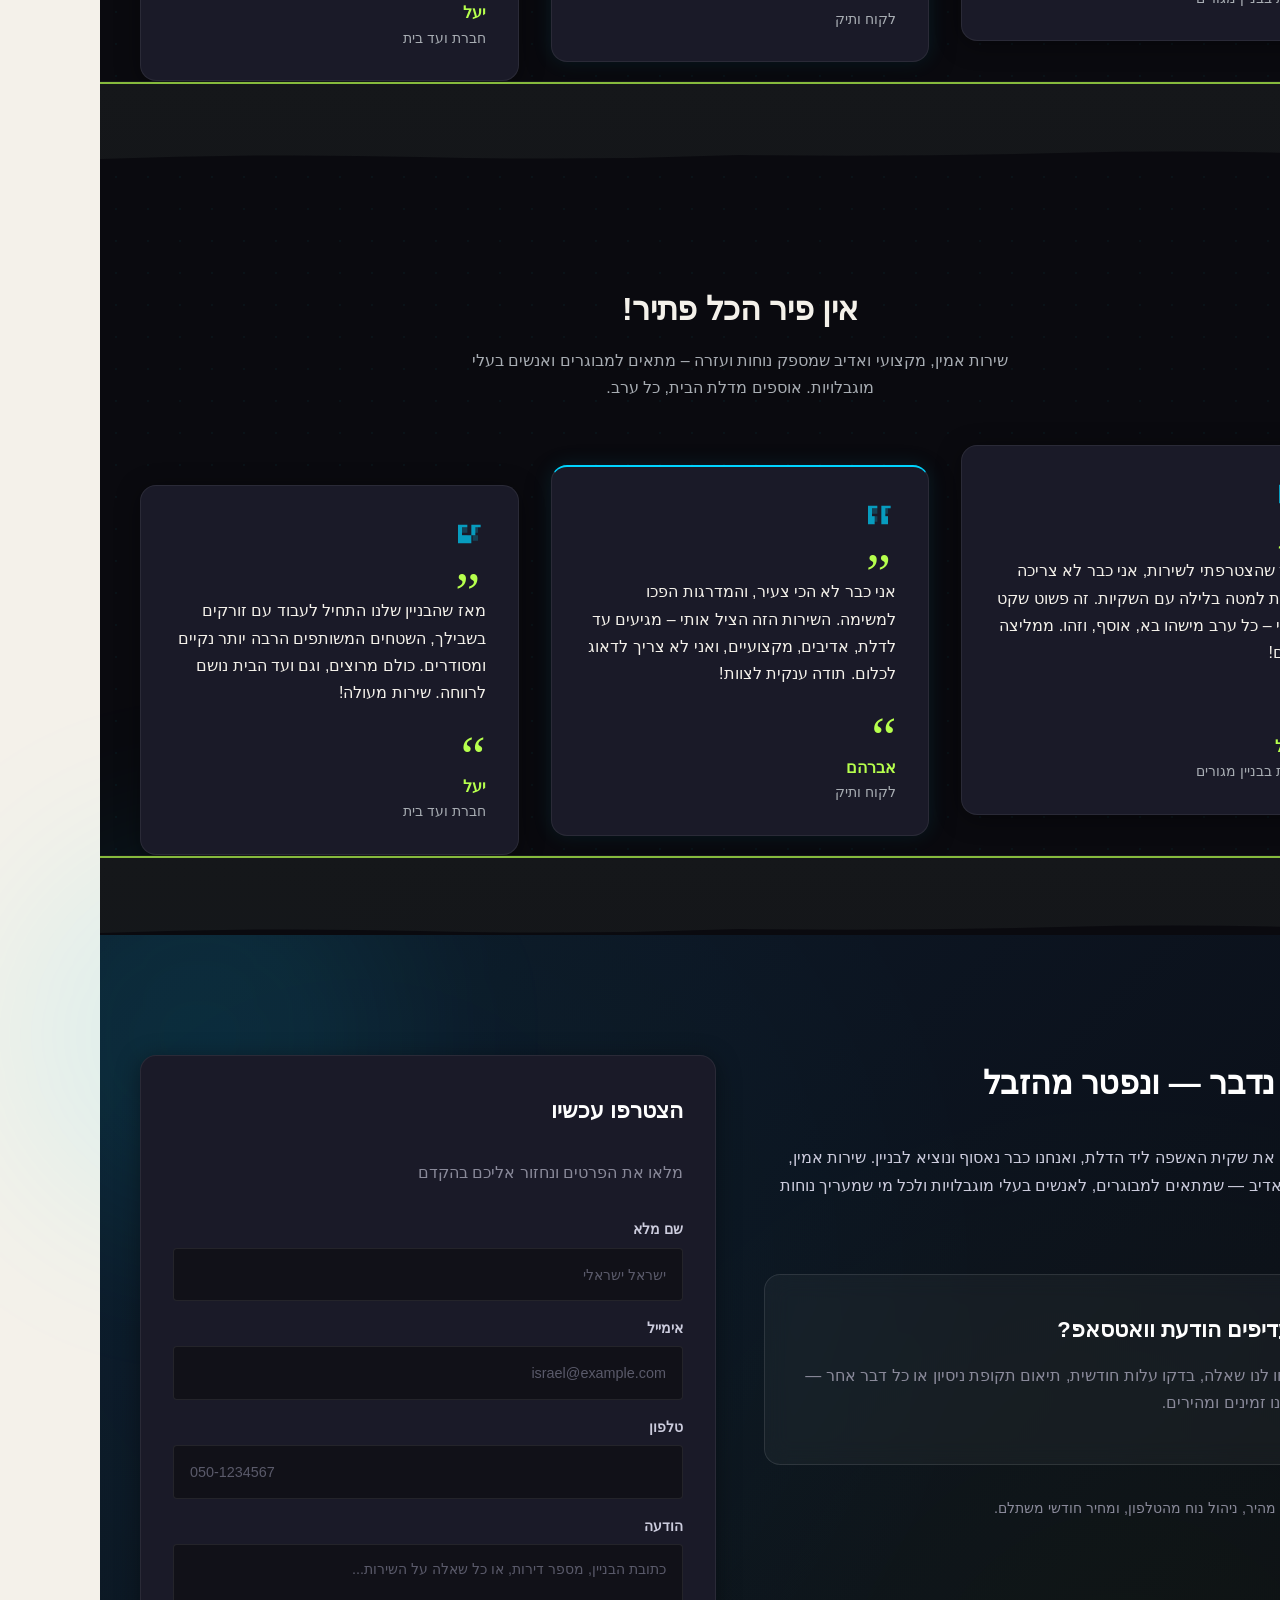
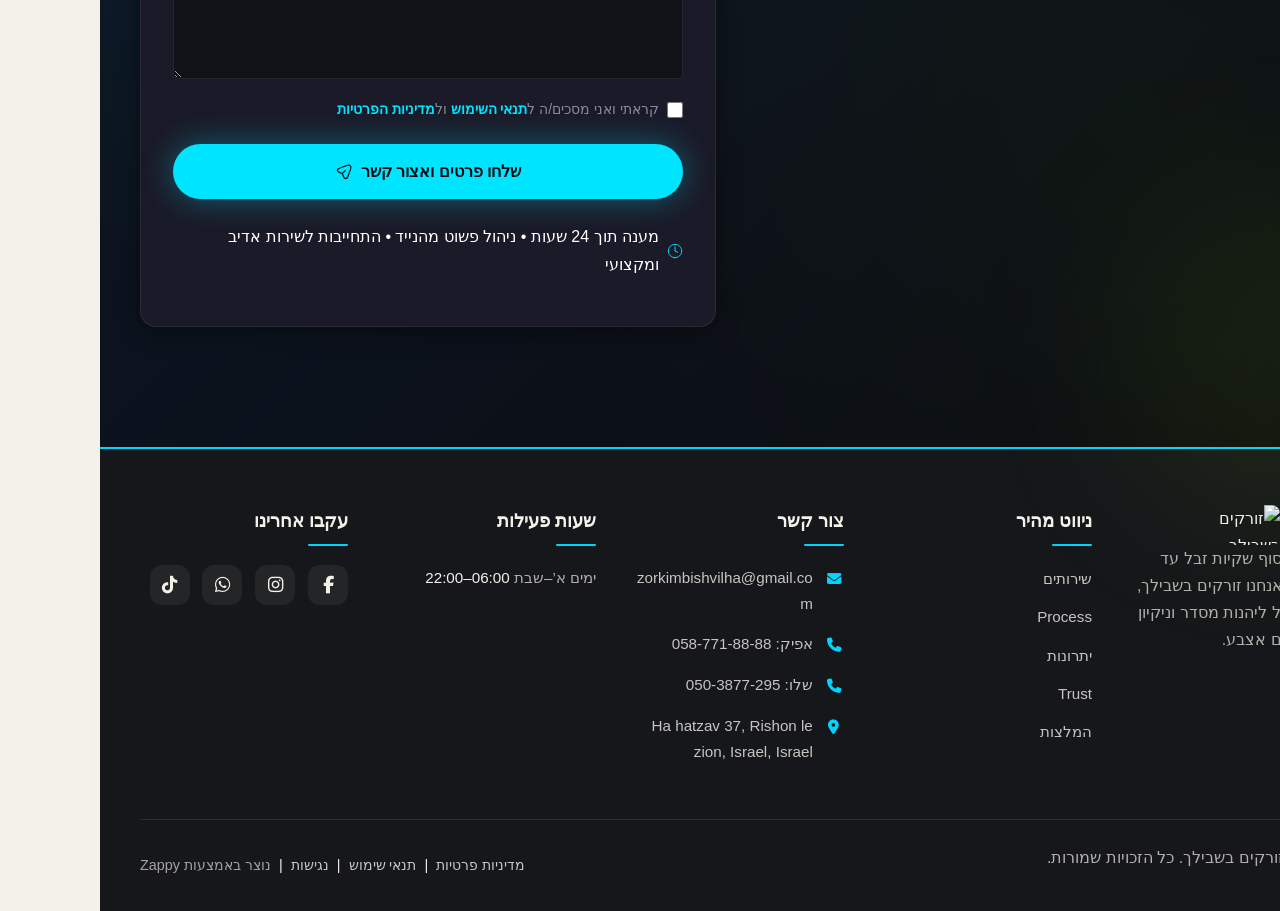
==== commit a6df30a9: "Incremental sync: 1 page(s) — text_edit" ====
--- a/index.html
+++ b/index.html
@@ -1027,7 +1027,7 @@
             
             
           </div>
-          <ul class="zrk-pricing-features" aria-label="תכונות המסלול" style=""><li>✓ איסוף מדלת הבית</li><li>✓ שירות אדיב ומהיר</li><li>✓ התאמה אישית לשעות הנוחות לך</li></ul>
+          <ul class="zrk-pricing-features" aria-label="תכונות המסלול" style=""><li>✓ איסוף מדלת הבית</li><li>✓ שירות אדיב ומהיר</li><li>✓ התאמה אישית לשעות הנוחות לך</li><li>✓אוספים בחגים מוצאי שבת ובעת חירום<br></li></ul>
           <button class="zrk-pricing-btn btn btn-outline btn-secondary" aria-label="בחר מסלול פרימיום" data-element-type="button" data-element-id="btn-1783531029607-racn0ymaj" data-native-element="true" style="outline: none; border-color: var(--primary-color, var(--primary, #8B0000)) !important; color: var(--primary-color, var(--primary, #8B0000)) !important; background-color: transparent !important; background-image: none !important;">בחר מסלול</button>
         </div>
       </article>
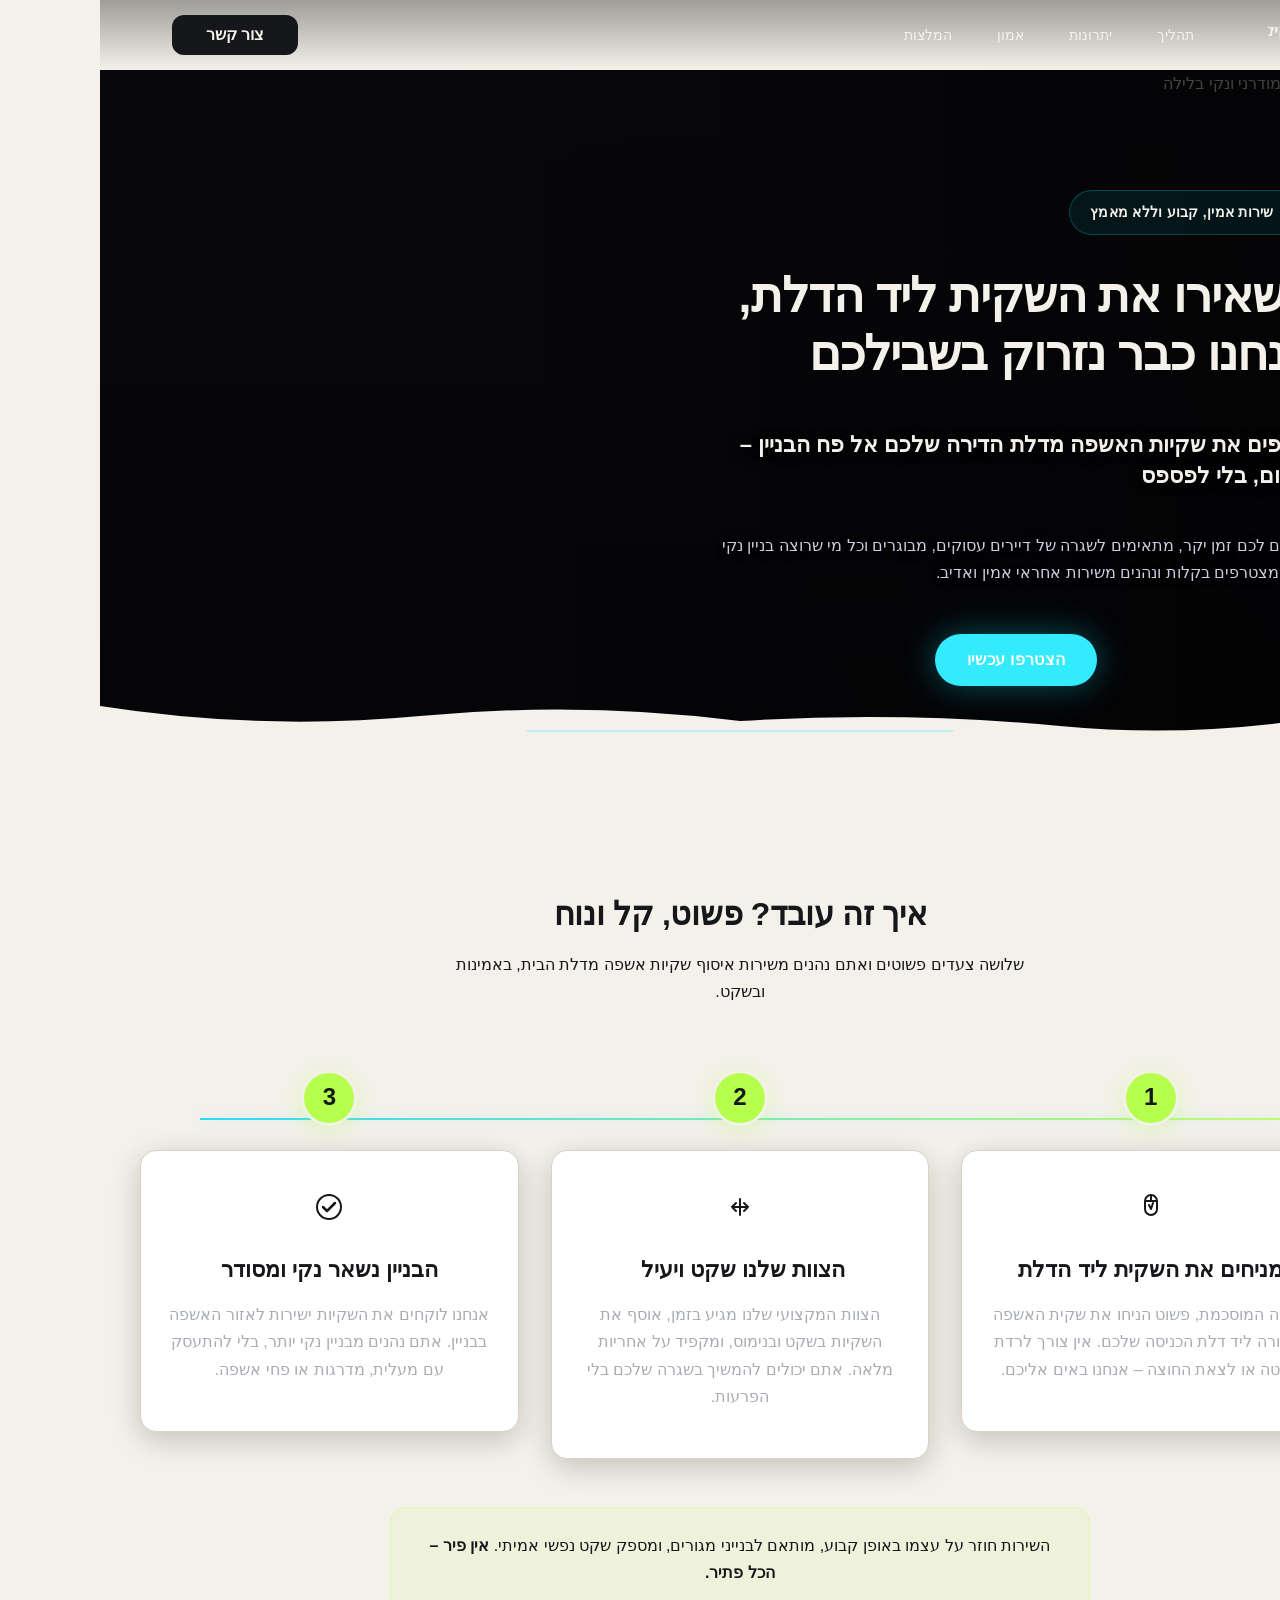
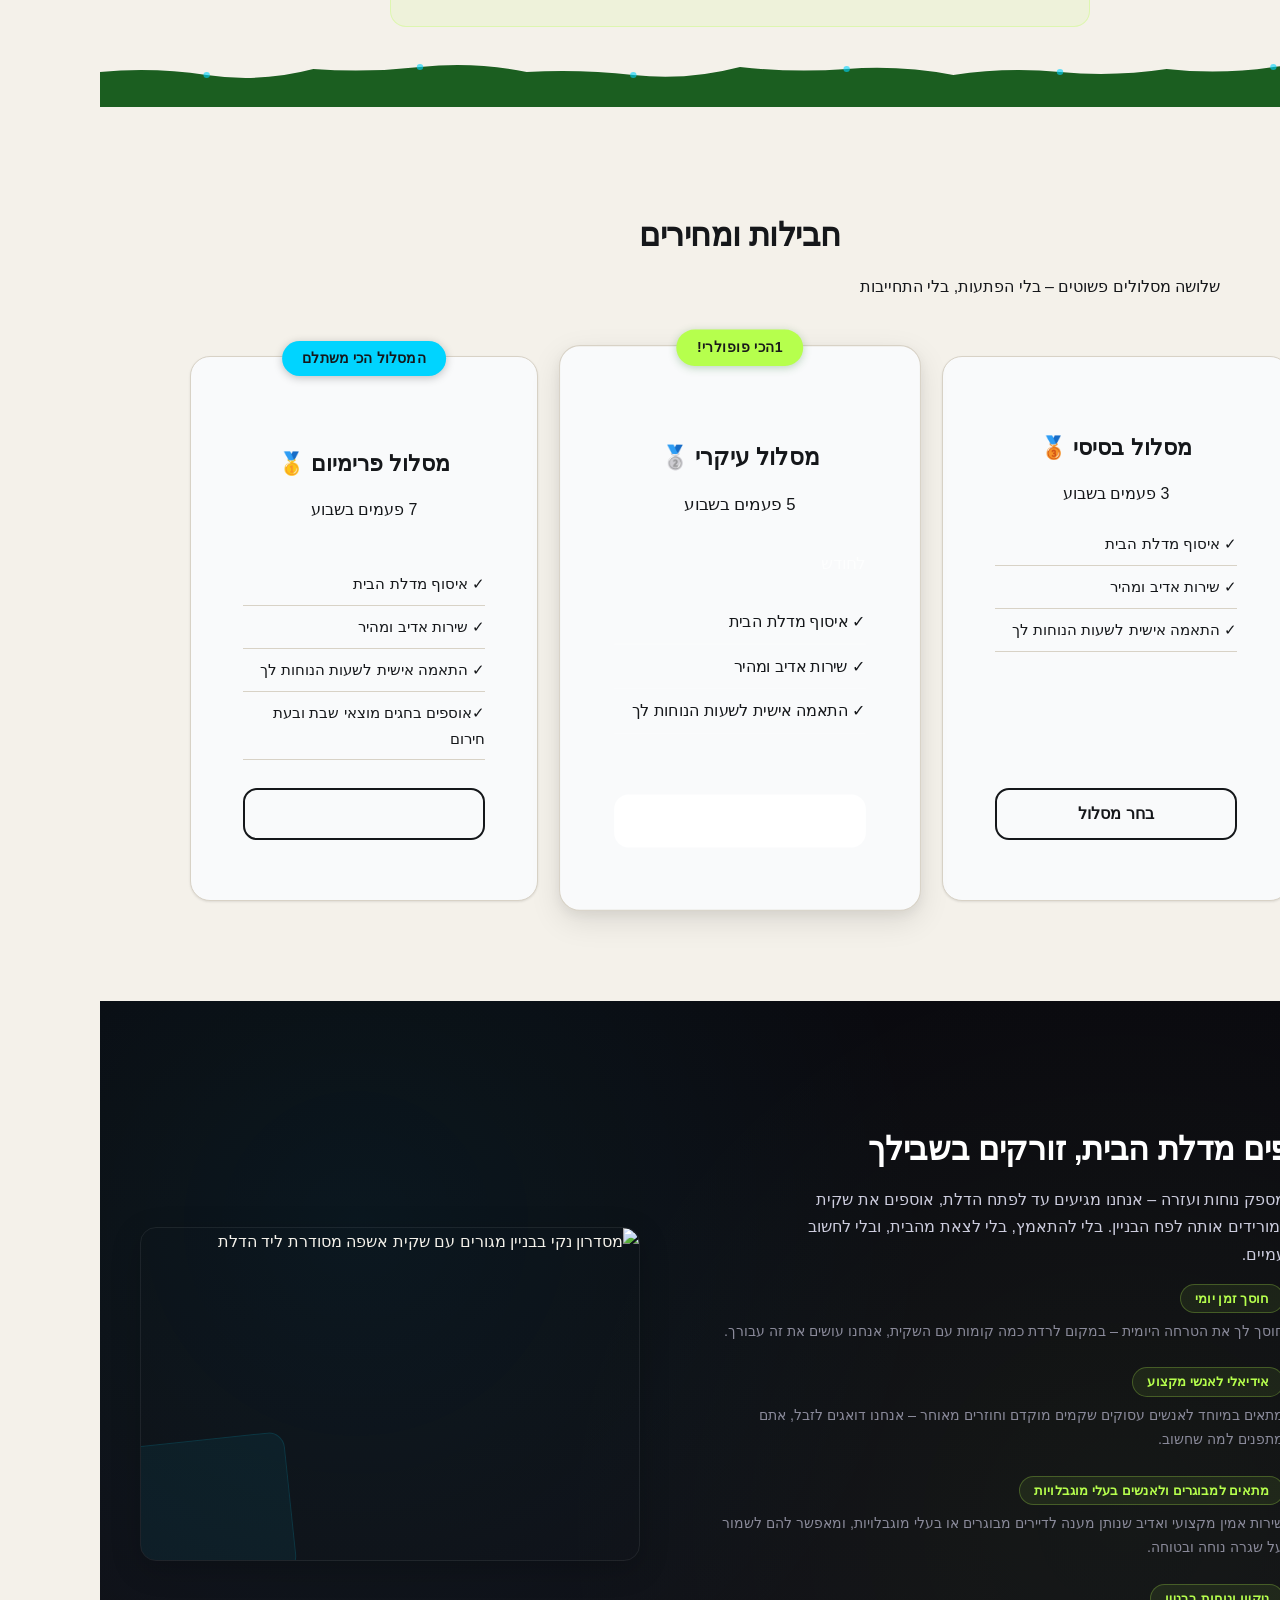
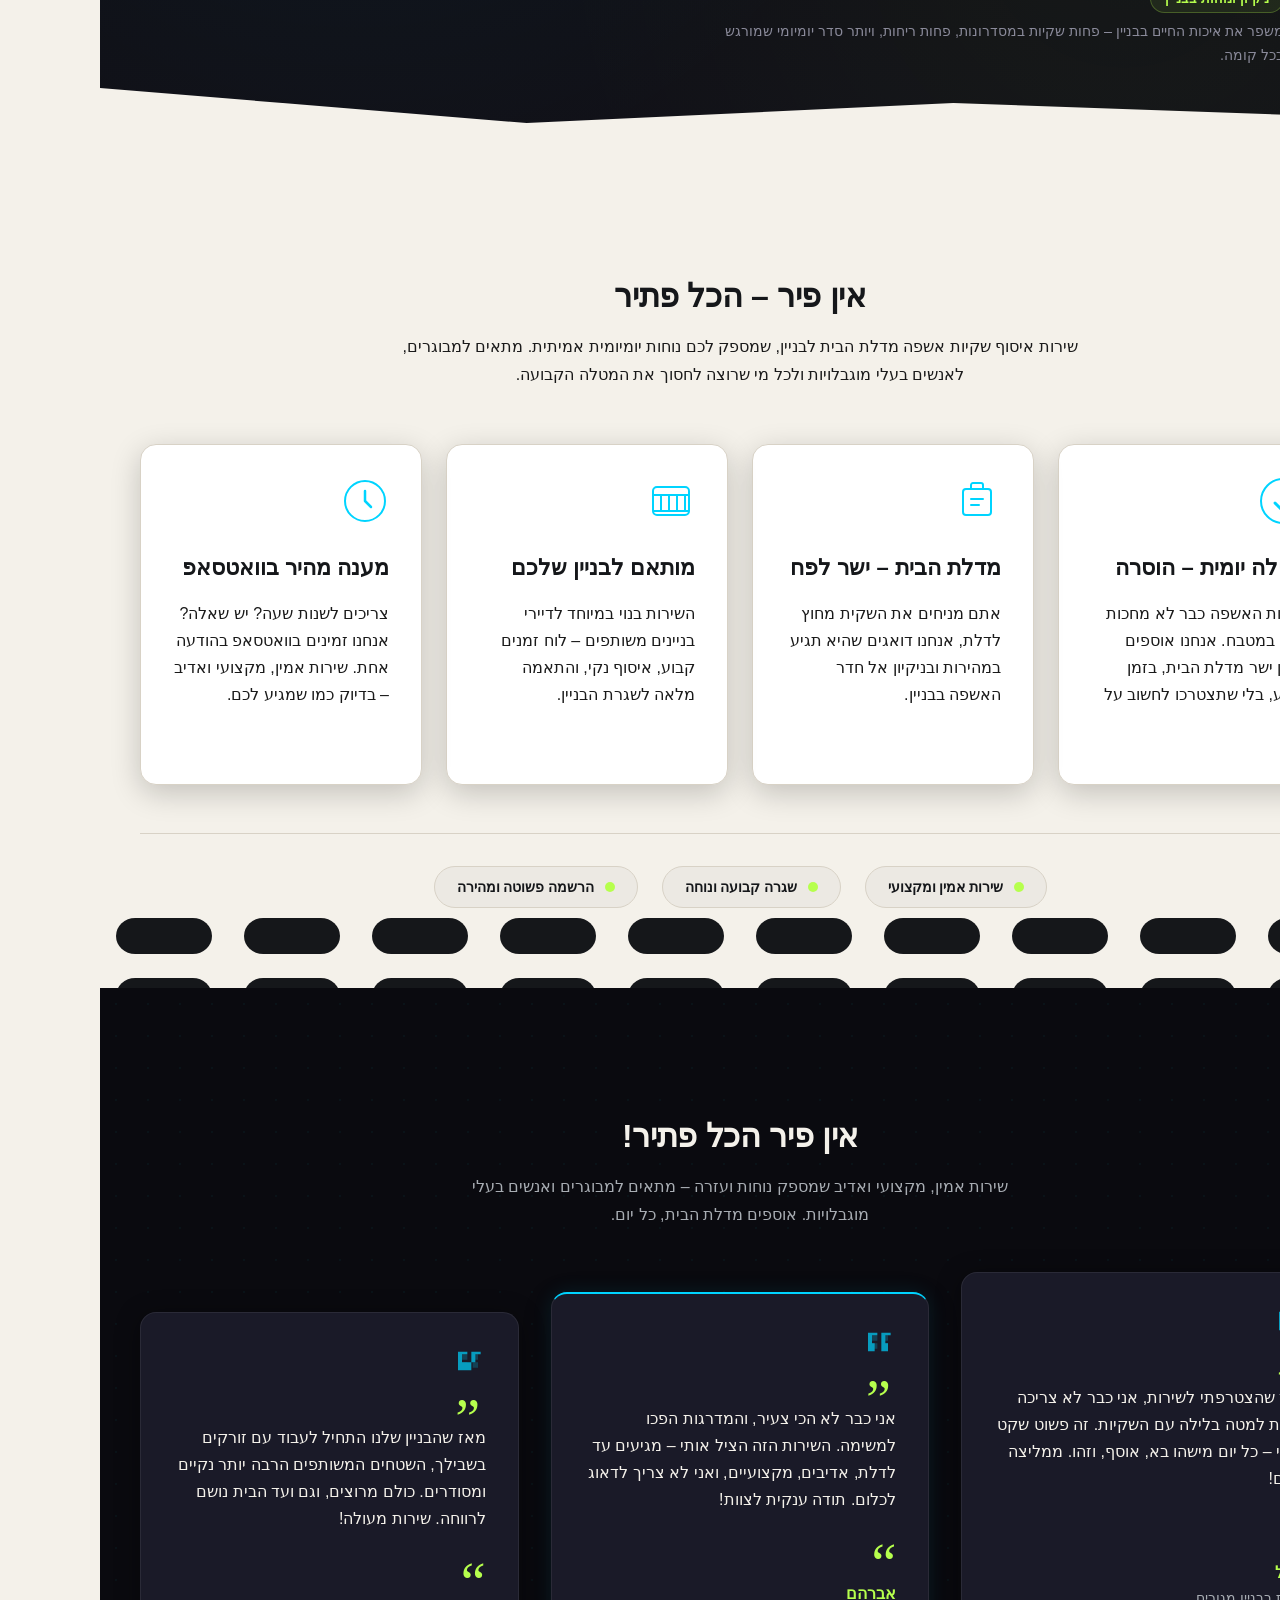
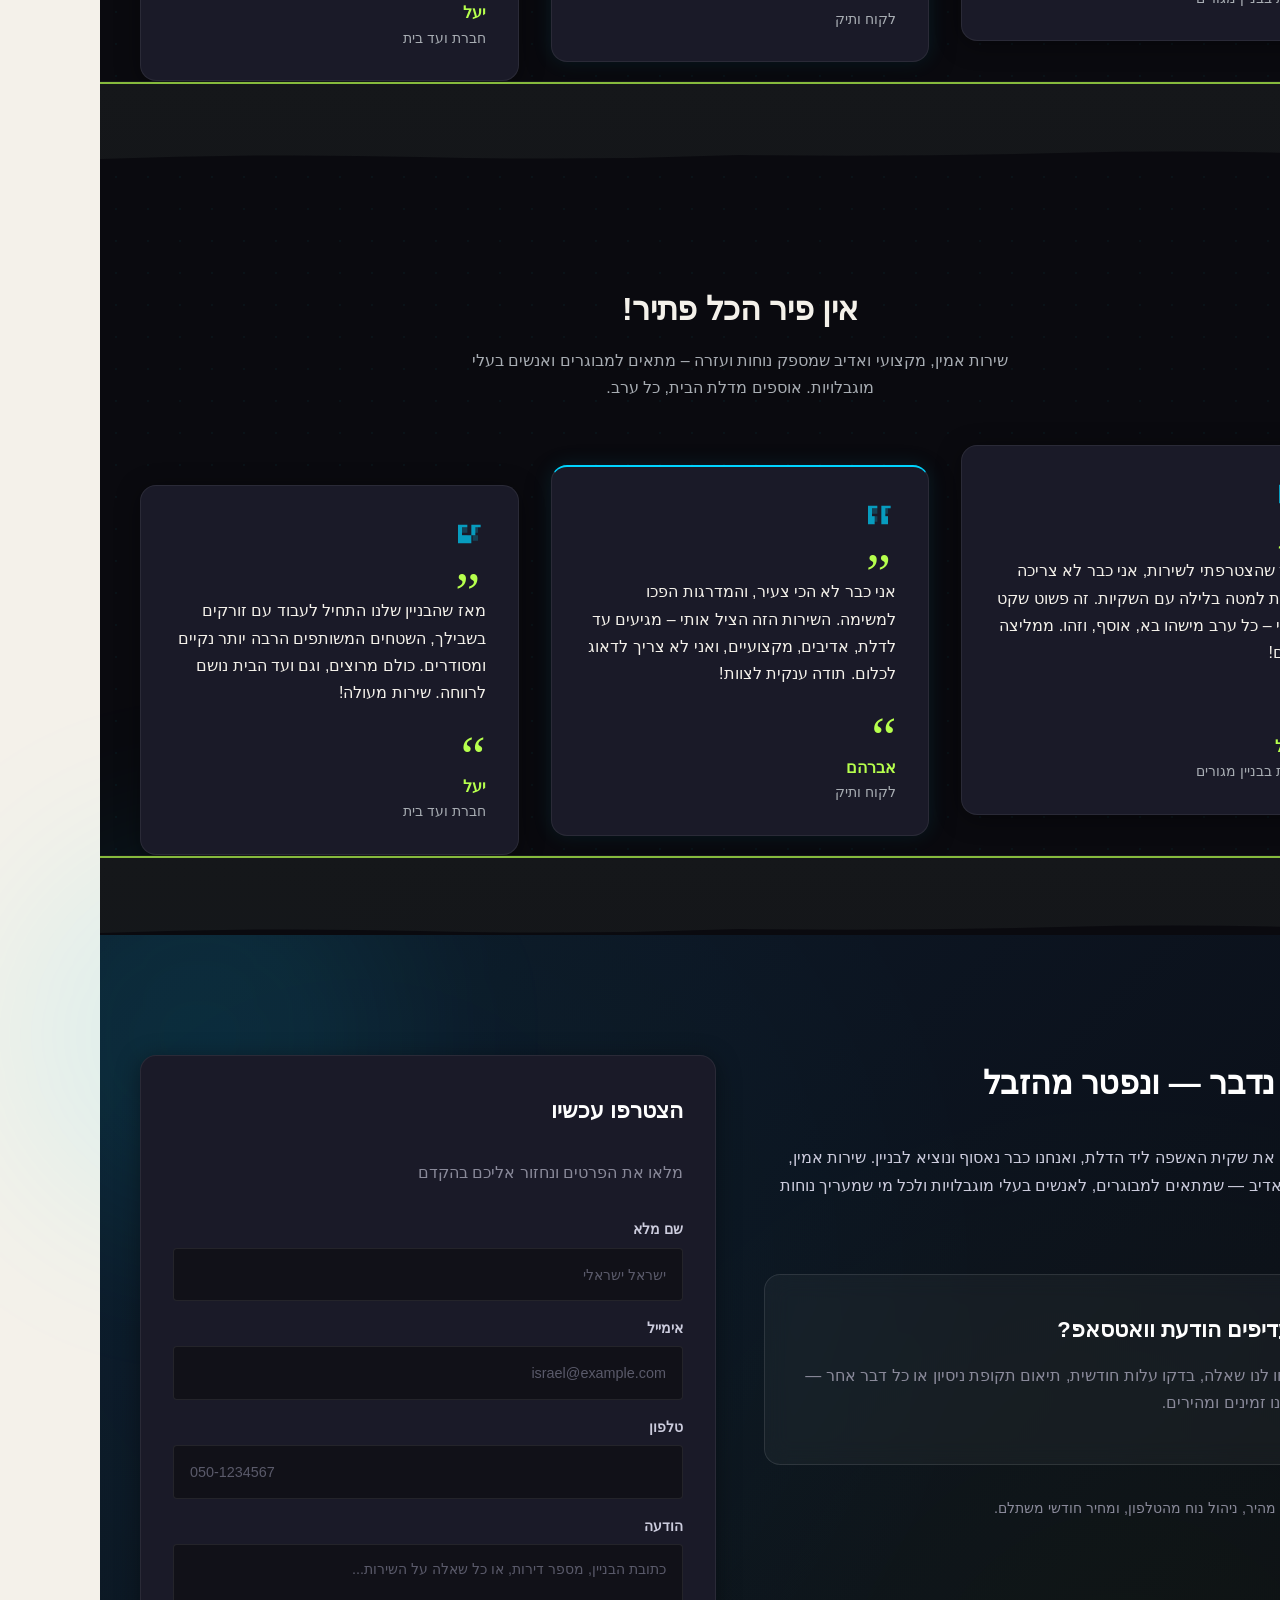
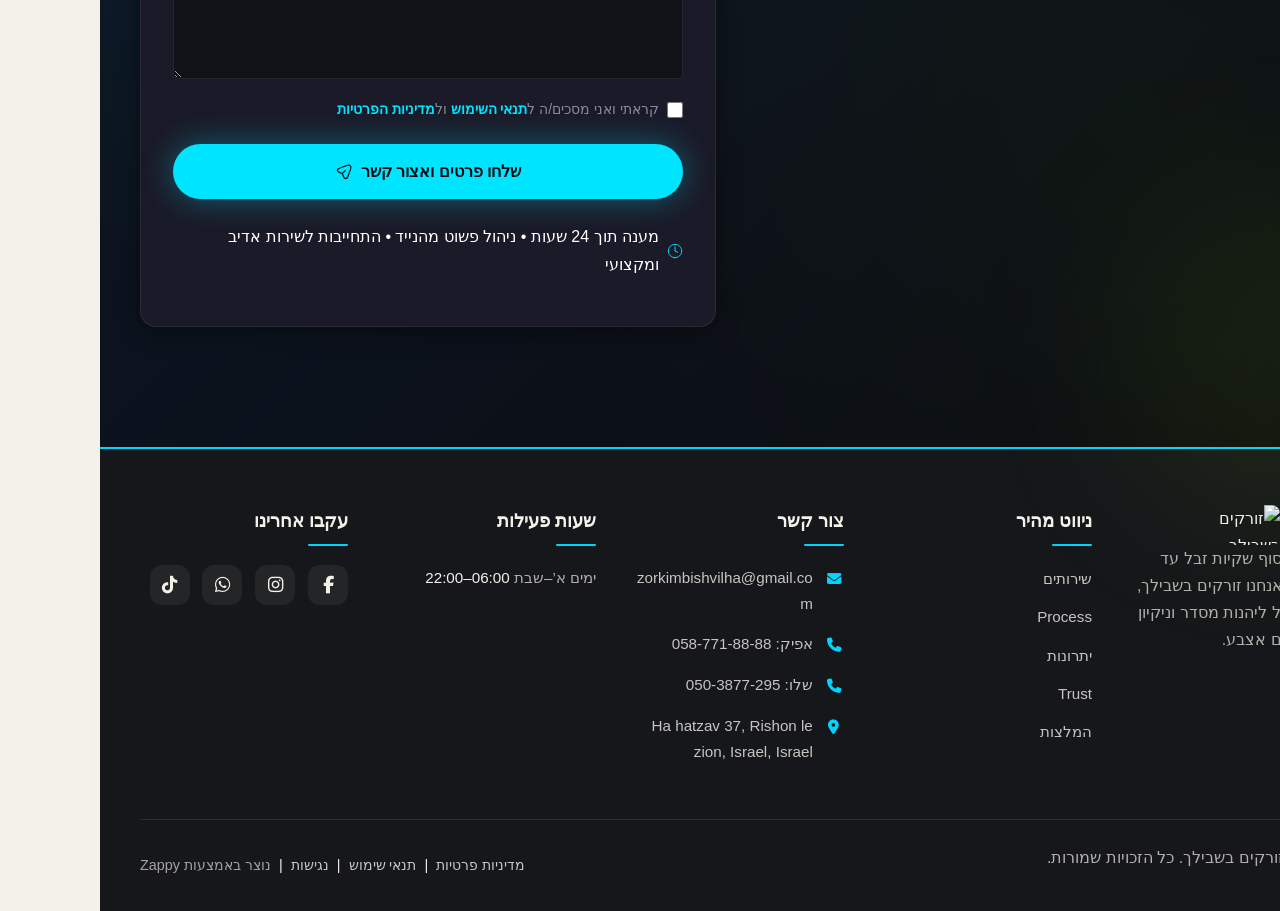
==== commit 55267324: "Incremental sync: 1 page(s) — update_alignment, text_edit" ====
--- a/index.html
+++ b/index.html
@@ -1004,7 +1004,7 @@
 
       <!-- Package 2 - Main (Recommended) -->
       <article class="zrk-pricing-card zrk-pricing-card--recommended zappy-grid-item-no-stretch" aria-labelledby="package-main" data-grid-item-index="1">
-        <p><span class="zrk-pricing-badge">הכי פופולרי!</span>
+        <p style="text-align: end;"><span class="zrk-pricing-badge">1הכי פופולרי!</span>
         </p><div class="zrk-pricing-card-inner">
           <h3 id="package-main" class="zrk-pricing-card-title" style="color: rgb(21, 23, 26) !important;">מסלול עיקרי 🥈</h3>
           <p class="zrk-pricing-frequency" style="color: rgb(21, 23, 26) !important;">5 פעמים בשבוע</p>
@@ -1019,16 +1019,16 @@
 
       <!-- Package 3 - Premium -->
       <article class="zrk-pricing-card zappy-grid-item-no-stretch" aria-labelledby="package-premium" data-grid-item-index="2">
-        <p><span class="zrk-pricing-badge zrk-pricing-badge--value" style="color: rgb(21, 23, 26) !important;">המסלול הכי משתלם</span>
+        <p style=""><span class="zrk-pricing-badge zrk-pricing-badge--value" style="color: rgb(21, 23, 26) !important;">המסלול הכי משתלם</span>
         </p><div class="zrk-pricing-card-inner">
-          <h3 id="package-premium" class="zrk-pricing-card-title">מסלול פרימיום 🥇</h3>
+          <h3 id="package-premium" class="zrk-pricing-card-title" style="">מסלול פרימיום 🥇</h3>
           <p class="zrk-pricing-frequency" style="color: rgb(21, 23, 26) !important;">7 פעמים בשבוע</p>
           <div class="zrk-pricing-price-wrap">
             
             
           </div>
           <ul class="zrk-pricing-features" aria-label="תכונות המסלול" style=""><li>✓ איסוף מדלת הבית</li><li>✓ שירות אדיב ומהיר</li><li>✓ התאמה אישית לשעות הנוחות לך</li><li>✓אוספים בחגים מוצאי שבת ובעת חירום<br></li></ul>
-          <button class="zrk-pricing-btn btn btn-outline btn-secondary" aria-label="בחר מסלול פרימיום" data-element-type="button" data-element-id="btn-1783531029607-racn0ymaj" data-native-element="true" style="outline: none; border-color: var(--primary-color, var(--primary, #8B0000)) !important; color: var(--primary-color, var(--primary, #8B0000)) !important; background-color: transparent !important; background-image: none !important;">בחר מסלול</button>
+          <button class="zrk-pricing-btn btn btn-outline btn-secondary" aria-label="בחר מסלול פרימיום" data-element-type="button" data-element-id="btn-1783531029607-racn0ymaj" data-native-element="true" style="outline: currentcolor; border-color: var(--primary-color, var(--primary, #8B0000)) !important; color: var(--primary-color, var(--primary, #8B0000)) !important; background-color: transparent !important; background-image: none !important; cursor: text !important;"><br></button>
         </div>
       </article>
 
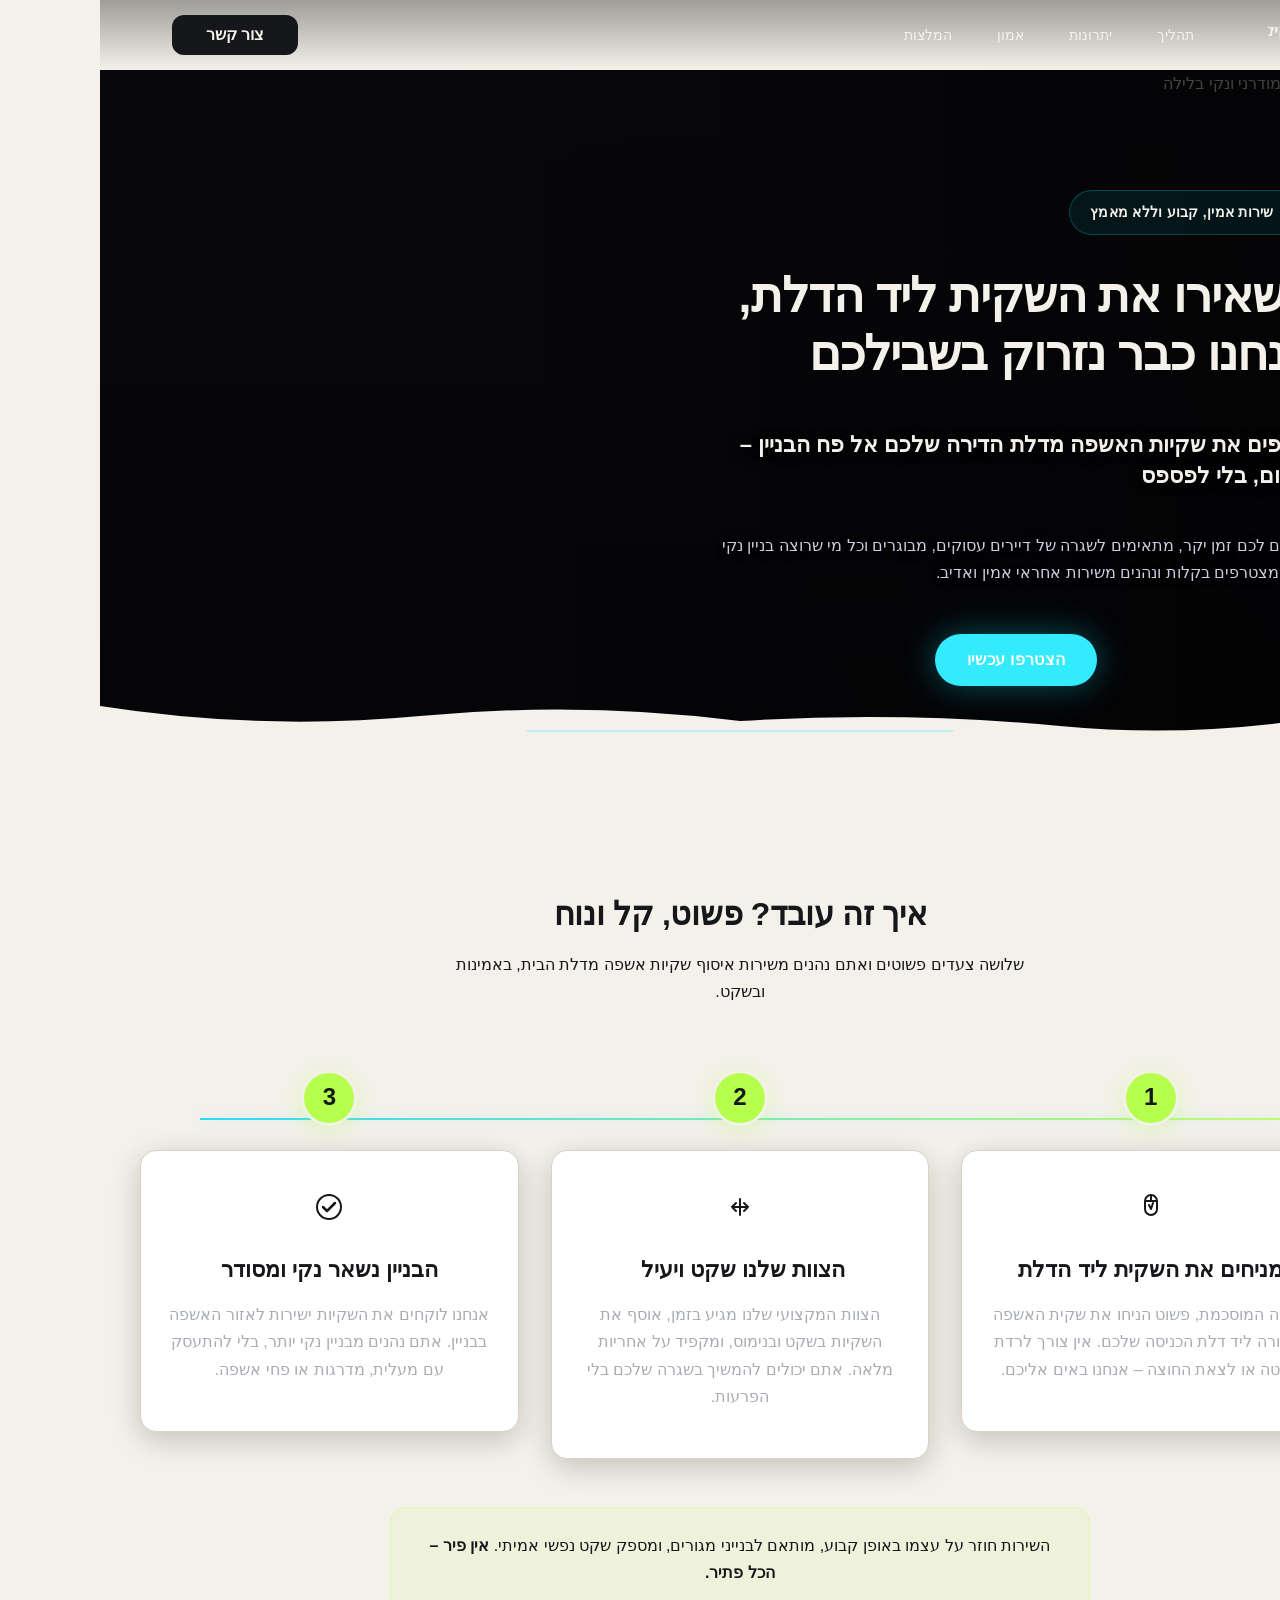
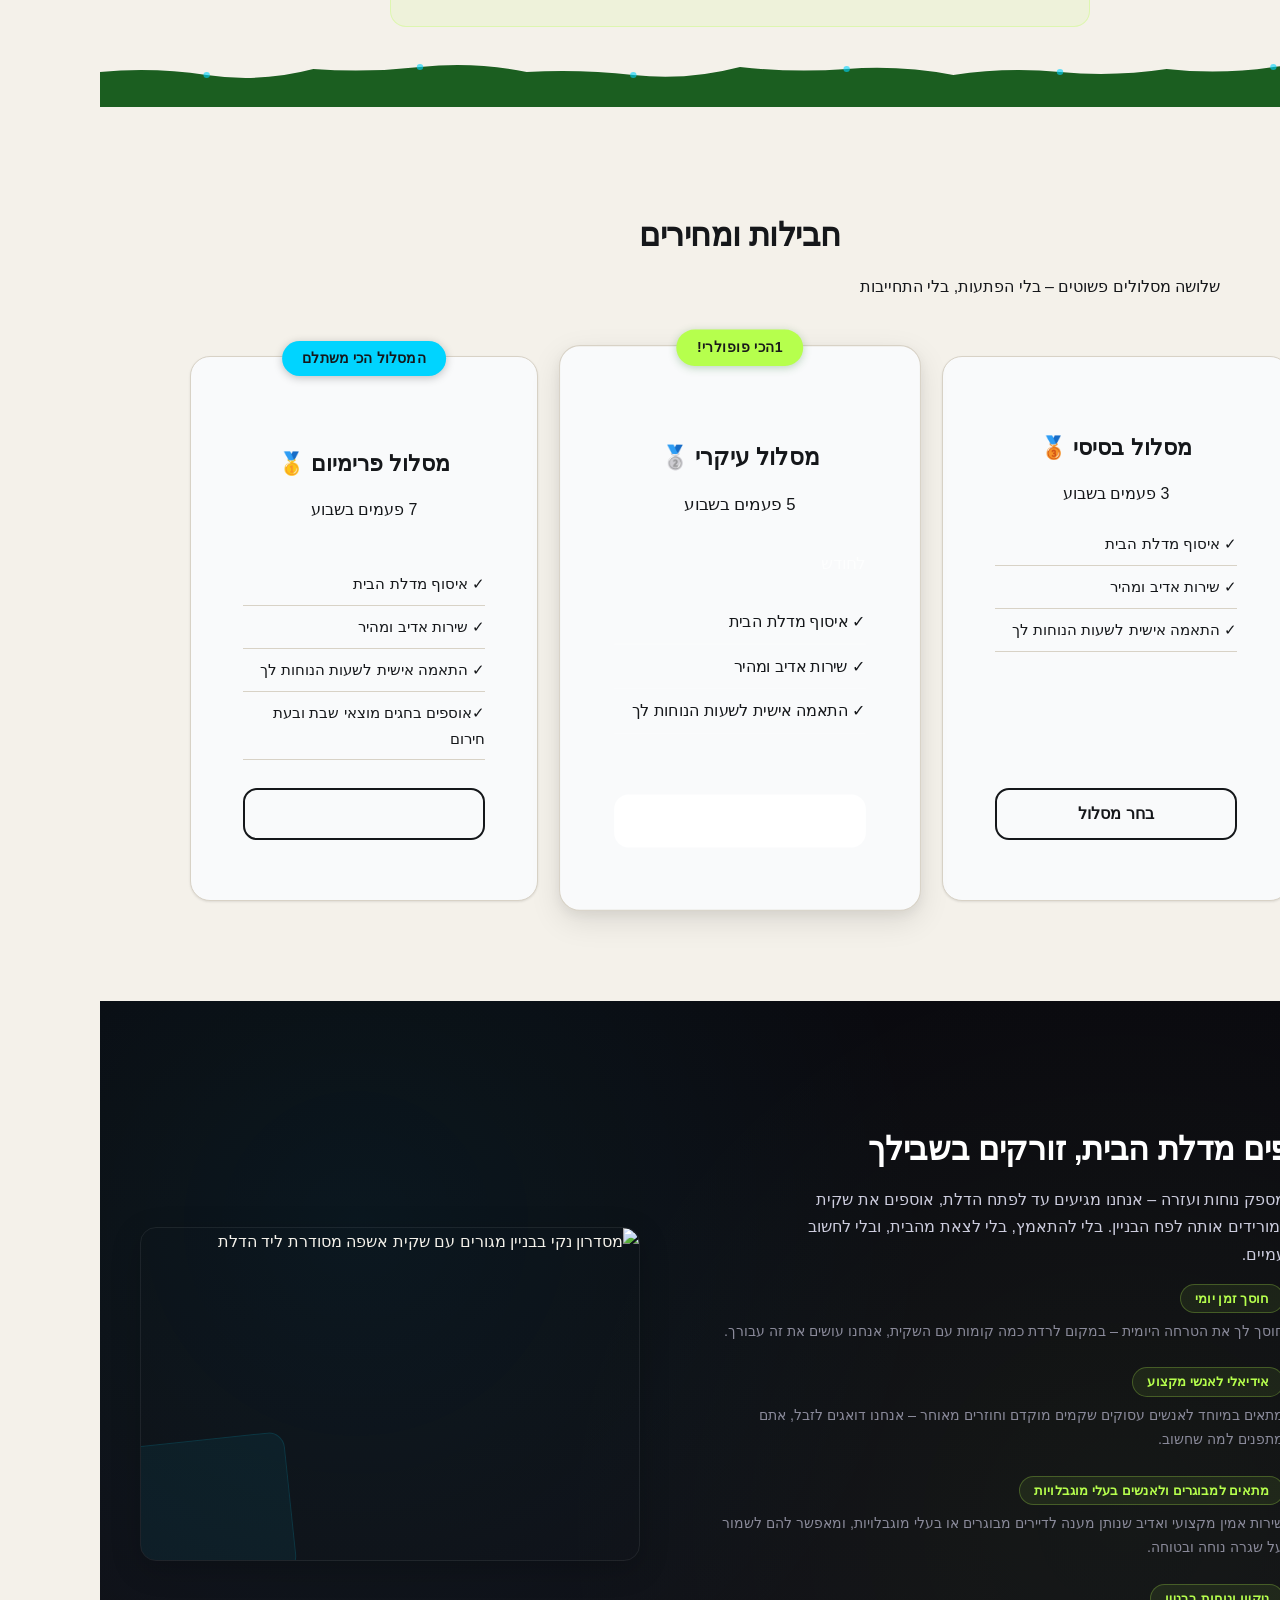
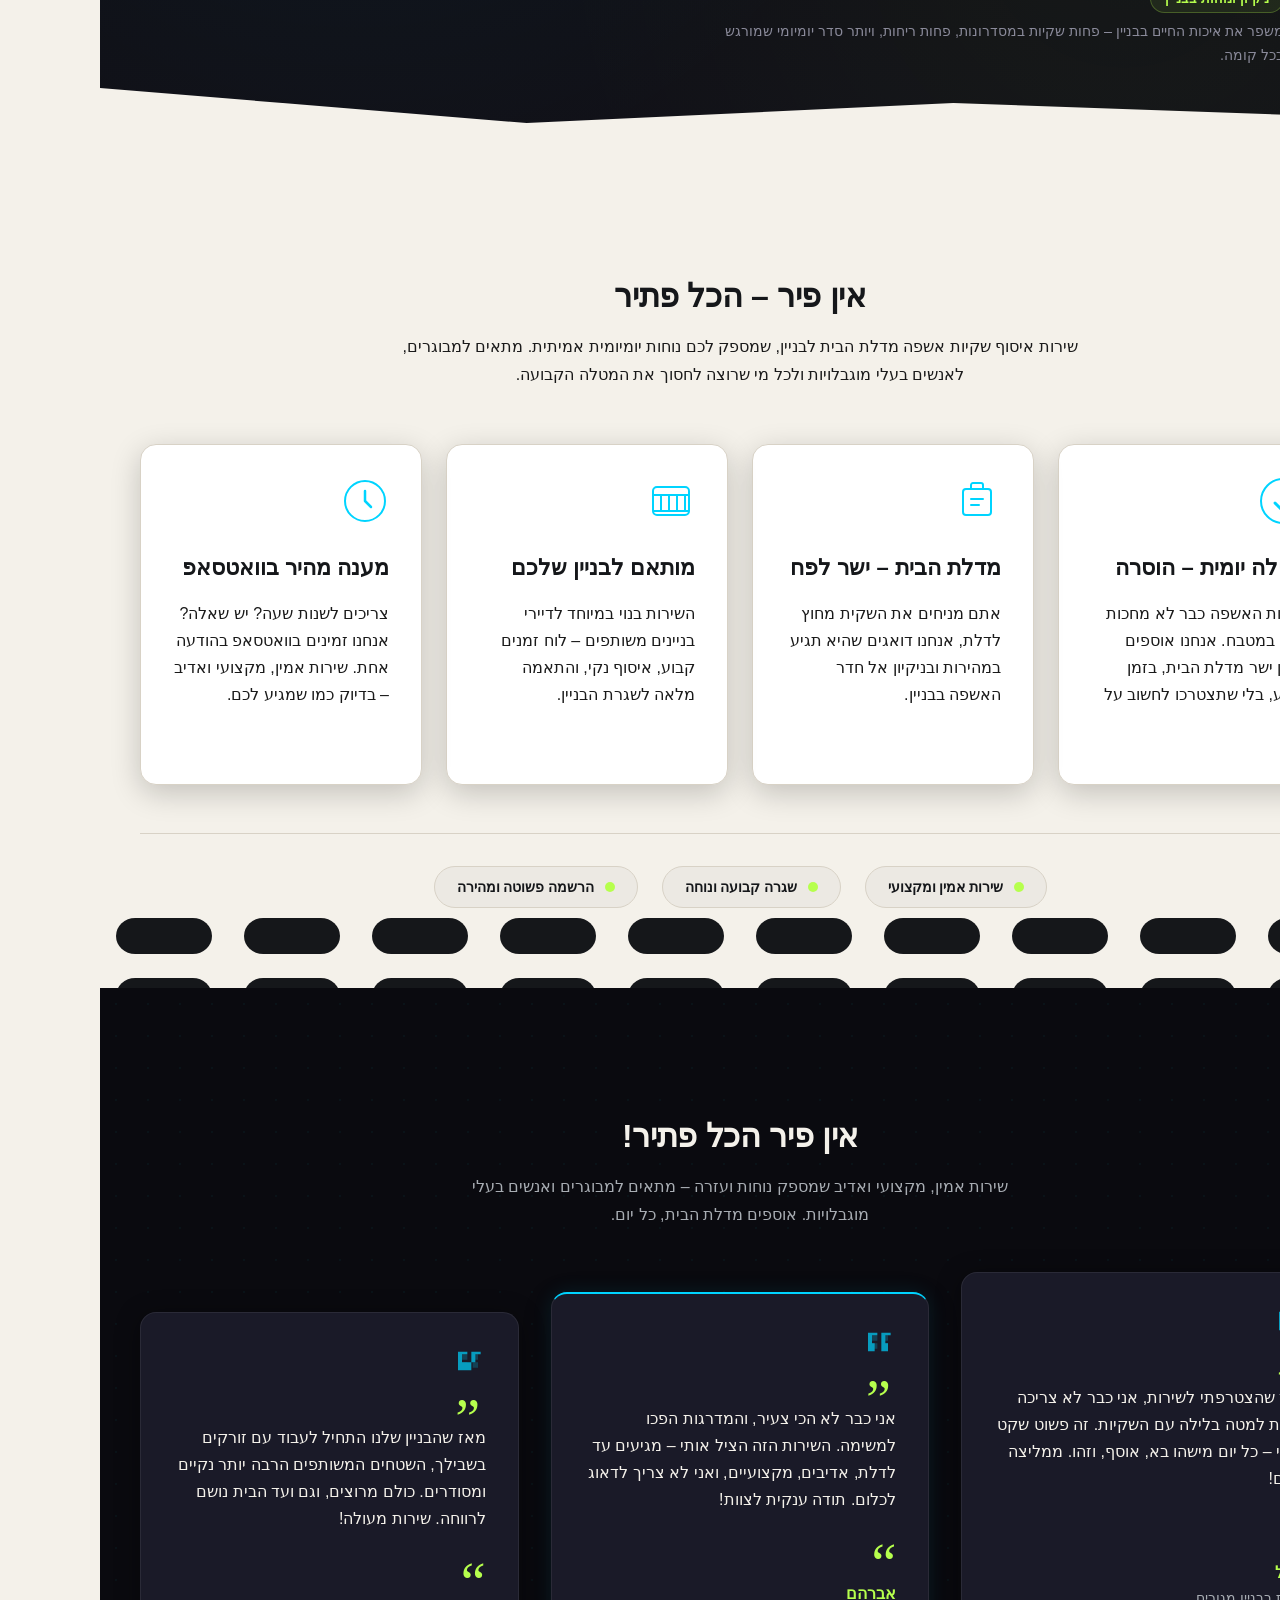
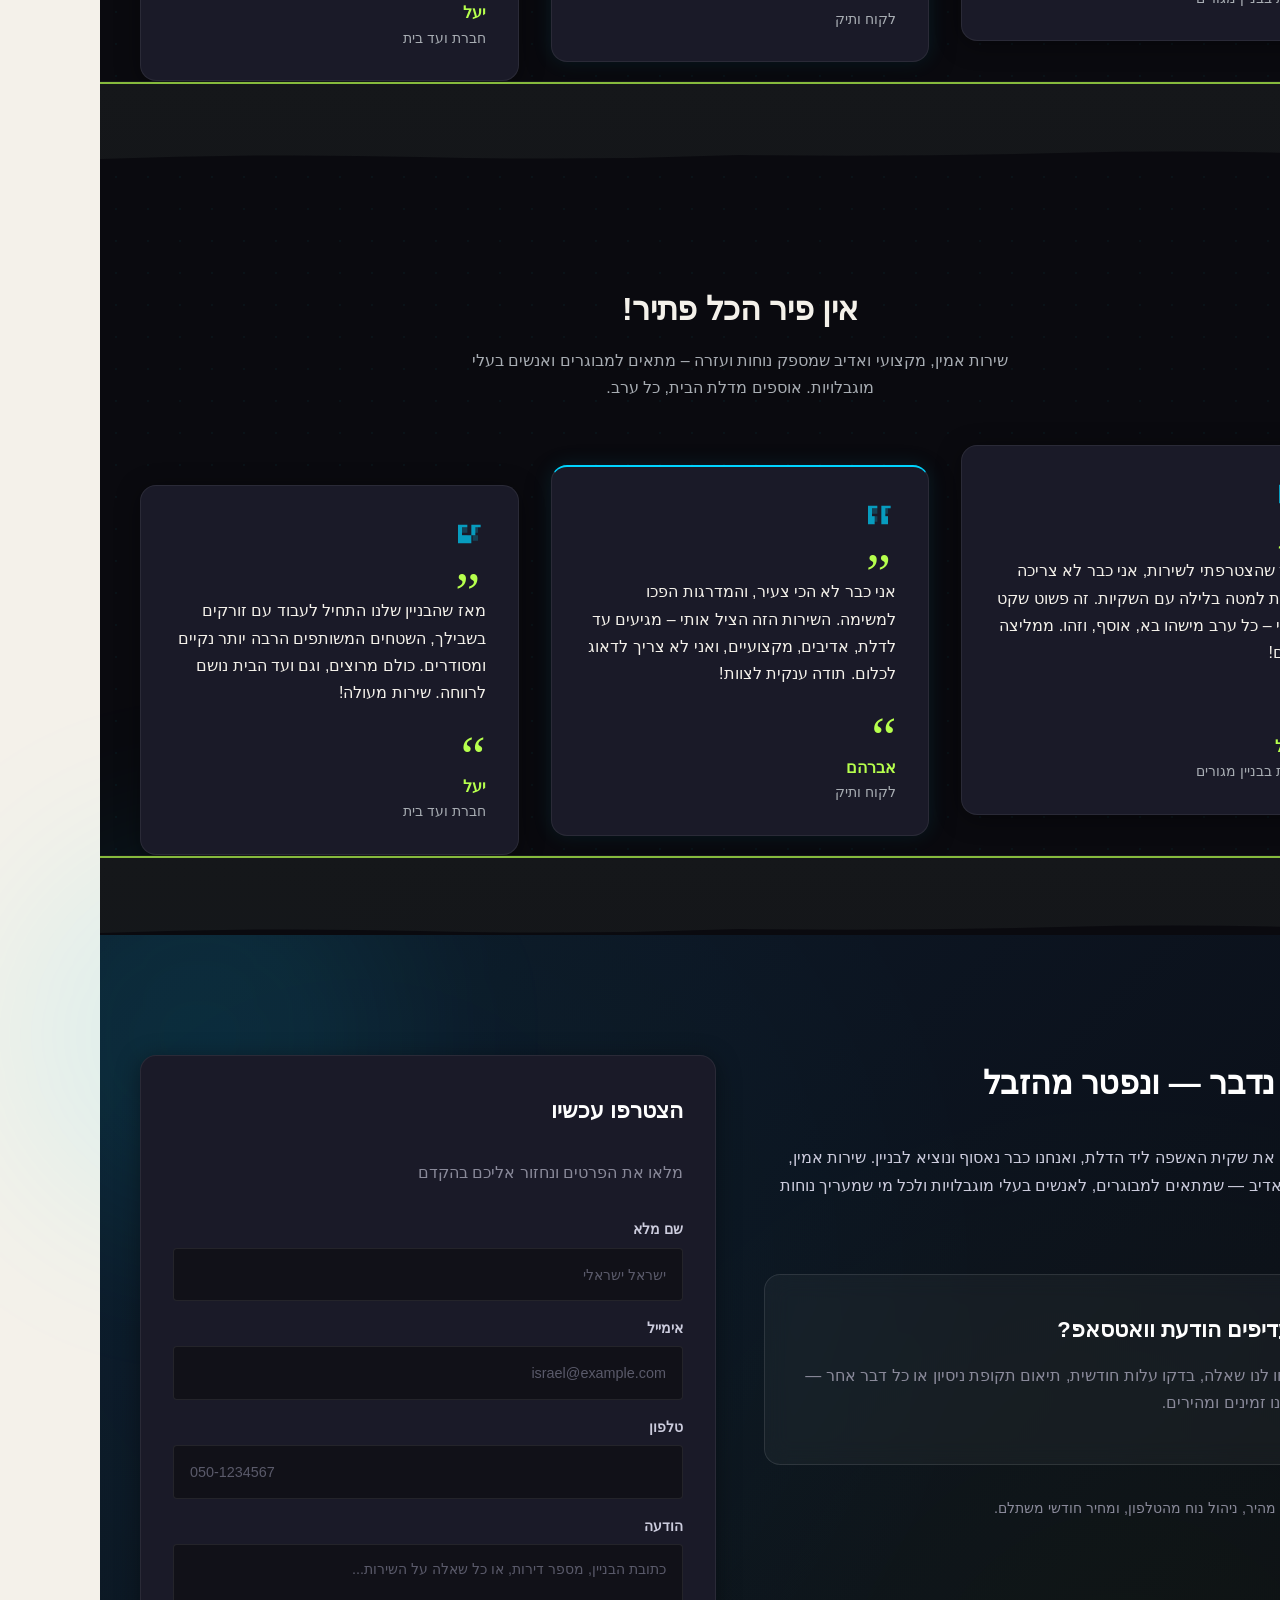
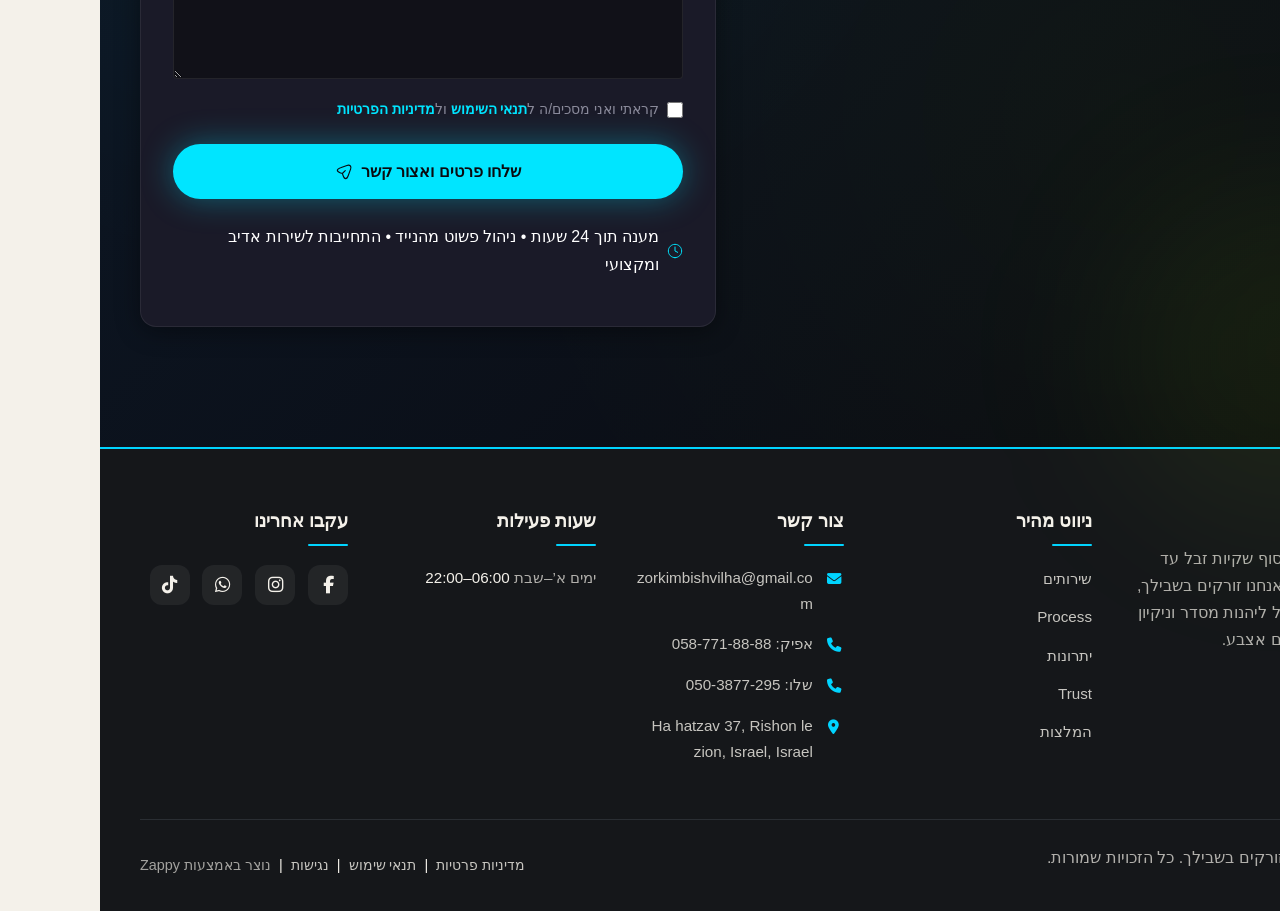
==== commit db874873: "Incremental sync: 1 page(s) — update_button" ====
--- a/index.html
+++ b/index.html
@@ -1013,7 +1013,7 @@
             <span class="zrk-pricing-promo" style="color: rgb(21, 23, 26) !important;"><span class="zrk-pricing-period">לחודש</span></span>
           </div>
           <ul class="zrk-pricing-features" aria-label="תכונות המסלול" style=""><li style="color: rgb(21, 23, 26) !important;">✓ איסוף מדלת הבית</li><li style="color: rgb(21, 23, 26) !important;">✓ שירות אדיב ומהיר</li><li style="color: rgb(21, 23, 26) !important;">✓ התאמה אישית לשעות הנוחות לך</li></ul>
-          <button class="zrk-pricing-btn zrk-pricing-btn--accent btn btn-primary" aria-label="בחר מסלול עיקרי" data-element-type="button" data-element-id="btn-1783531029607-ahflu0p7q" data-native-element="true" style="outline: none; border-color: rgb(255, 255, 255) !important; color: rgb(255, 255, 255) !important; background-color: rgb(255, 255, 255) !important; background-image: none !important;">בחר מסלול</button>
+          <button class="zrk-pricing-btn zrk-pricing-btn--accent btn btn-primary" aria-label="בחר מסלול עיקרי" data-element-type="button" data-element-id="btn-1783531029607-ahflu0p7q" data-native-element="true" style="outline: currentcolor; border-color: rgb(255, 255, 255) !important; color: rgb(255, 255, 255) !important; cursor: text !important; background-color: rgb(255, 255, 255) !important; background-image: none !important;">בחר מסלול</button>
         </div>
       </article>
 
